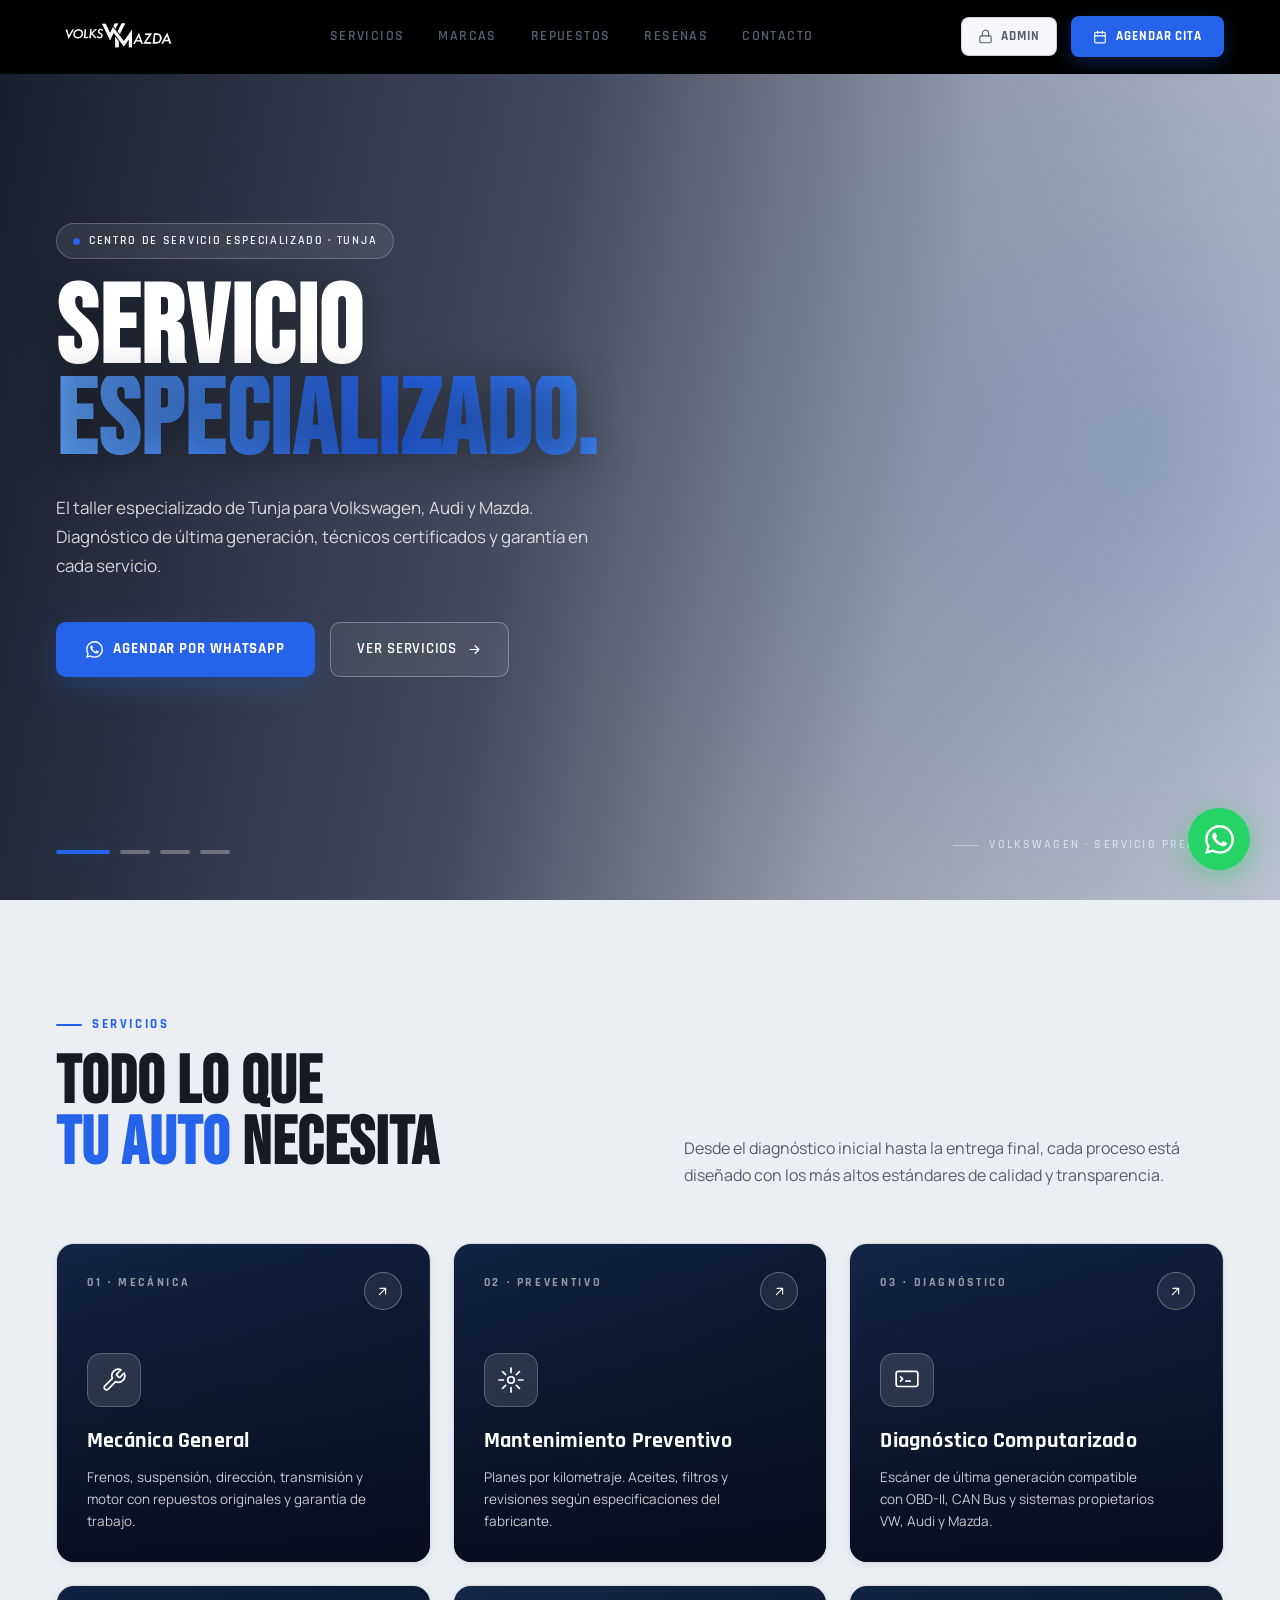
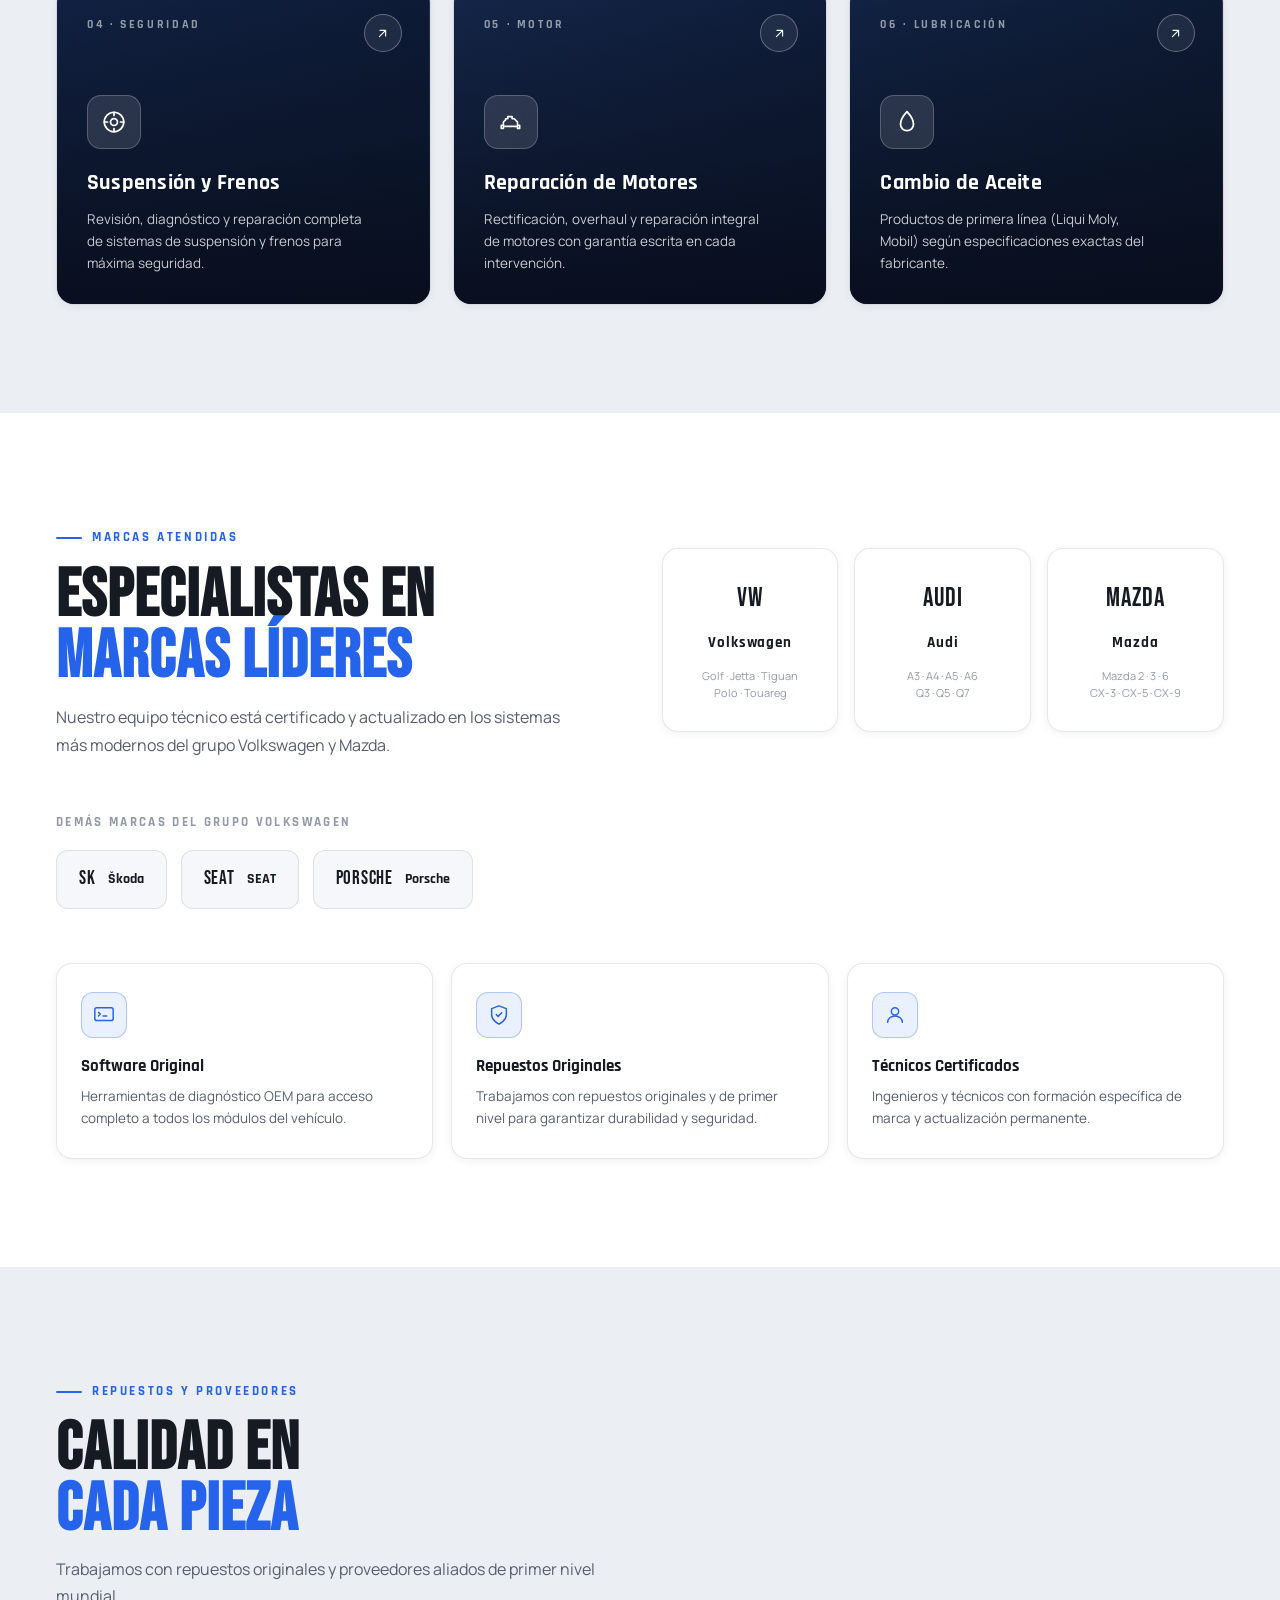
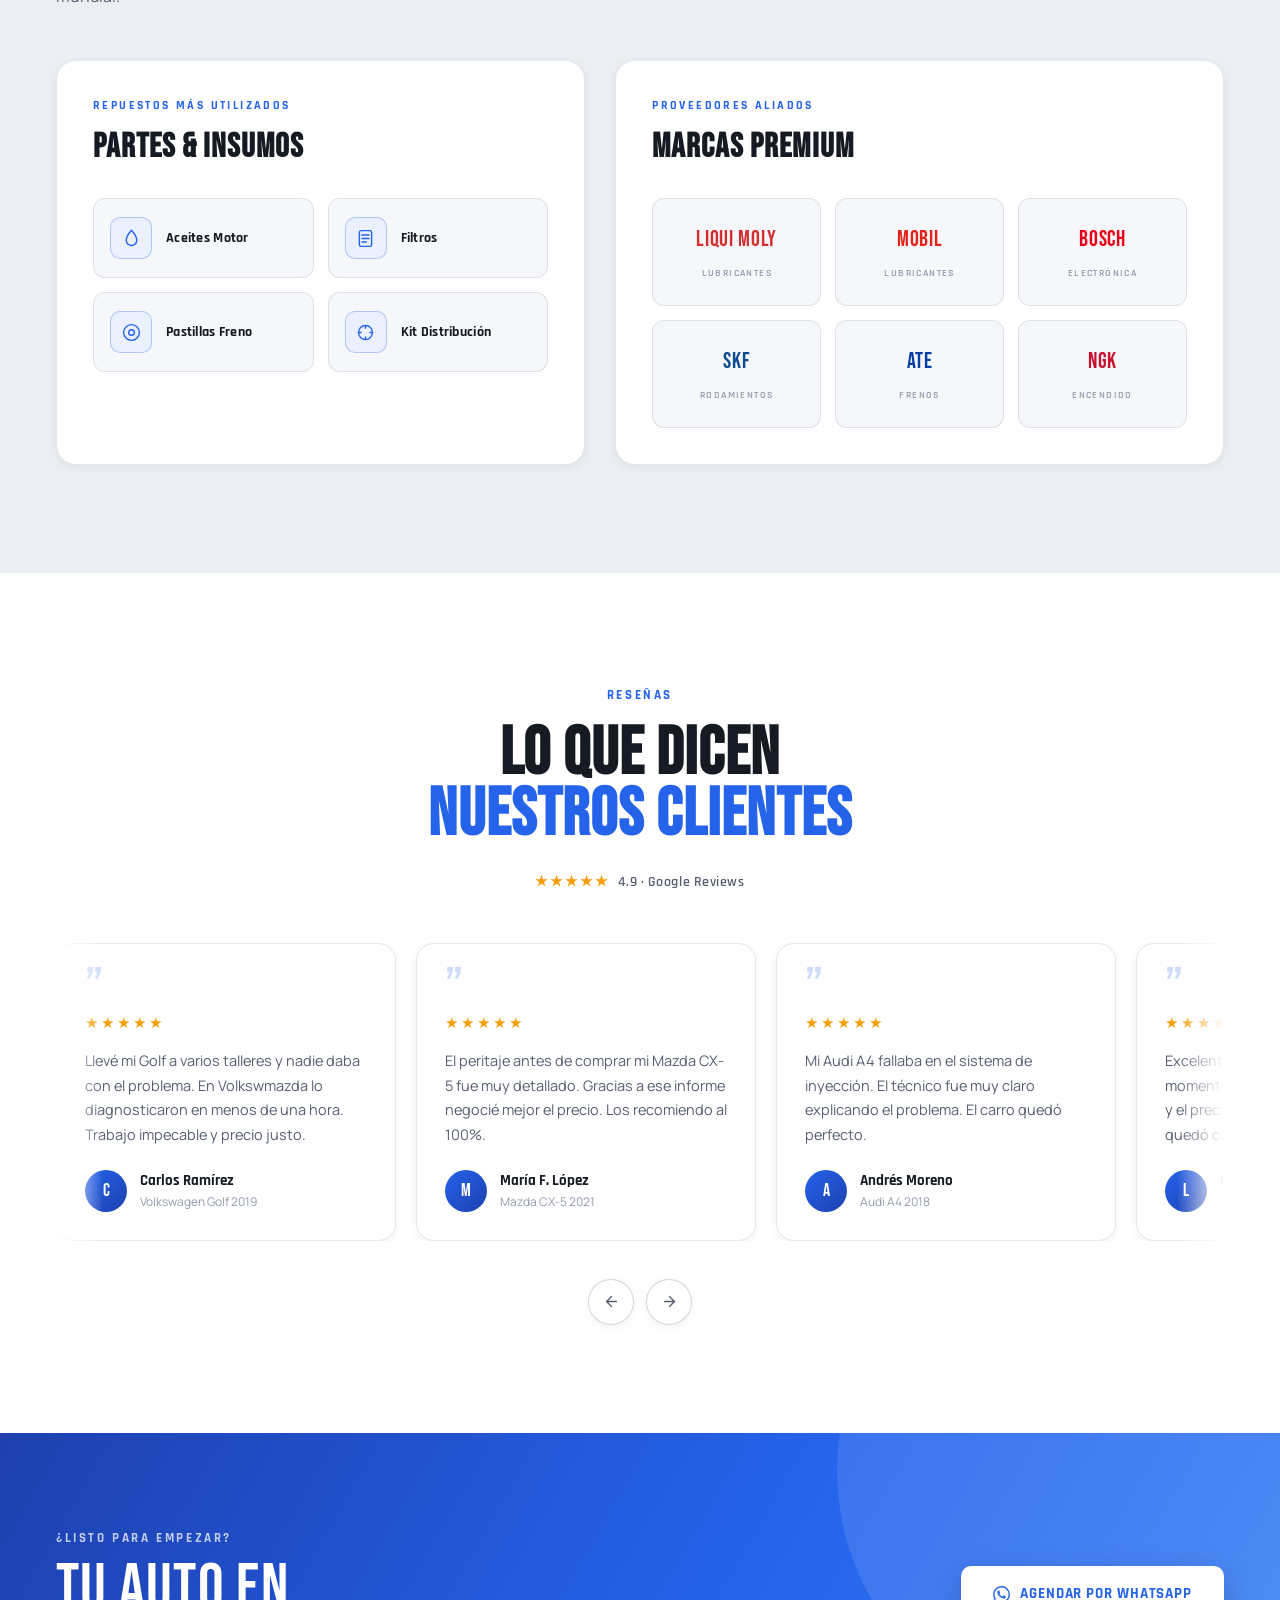
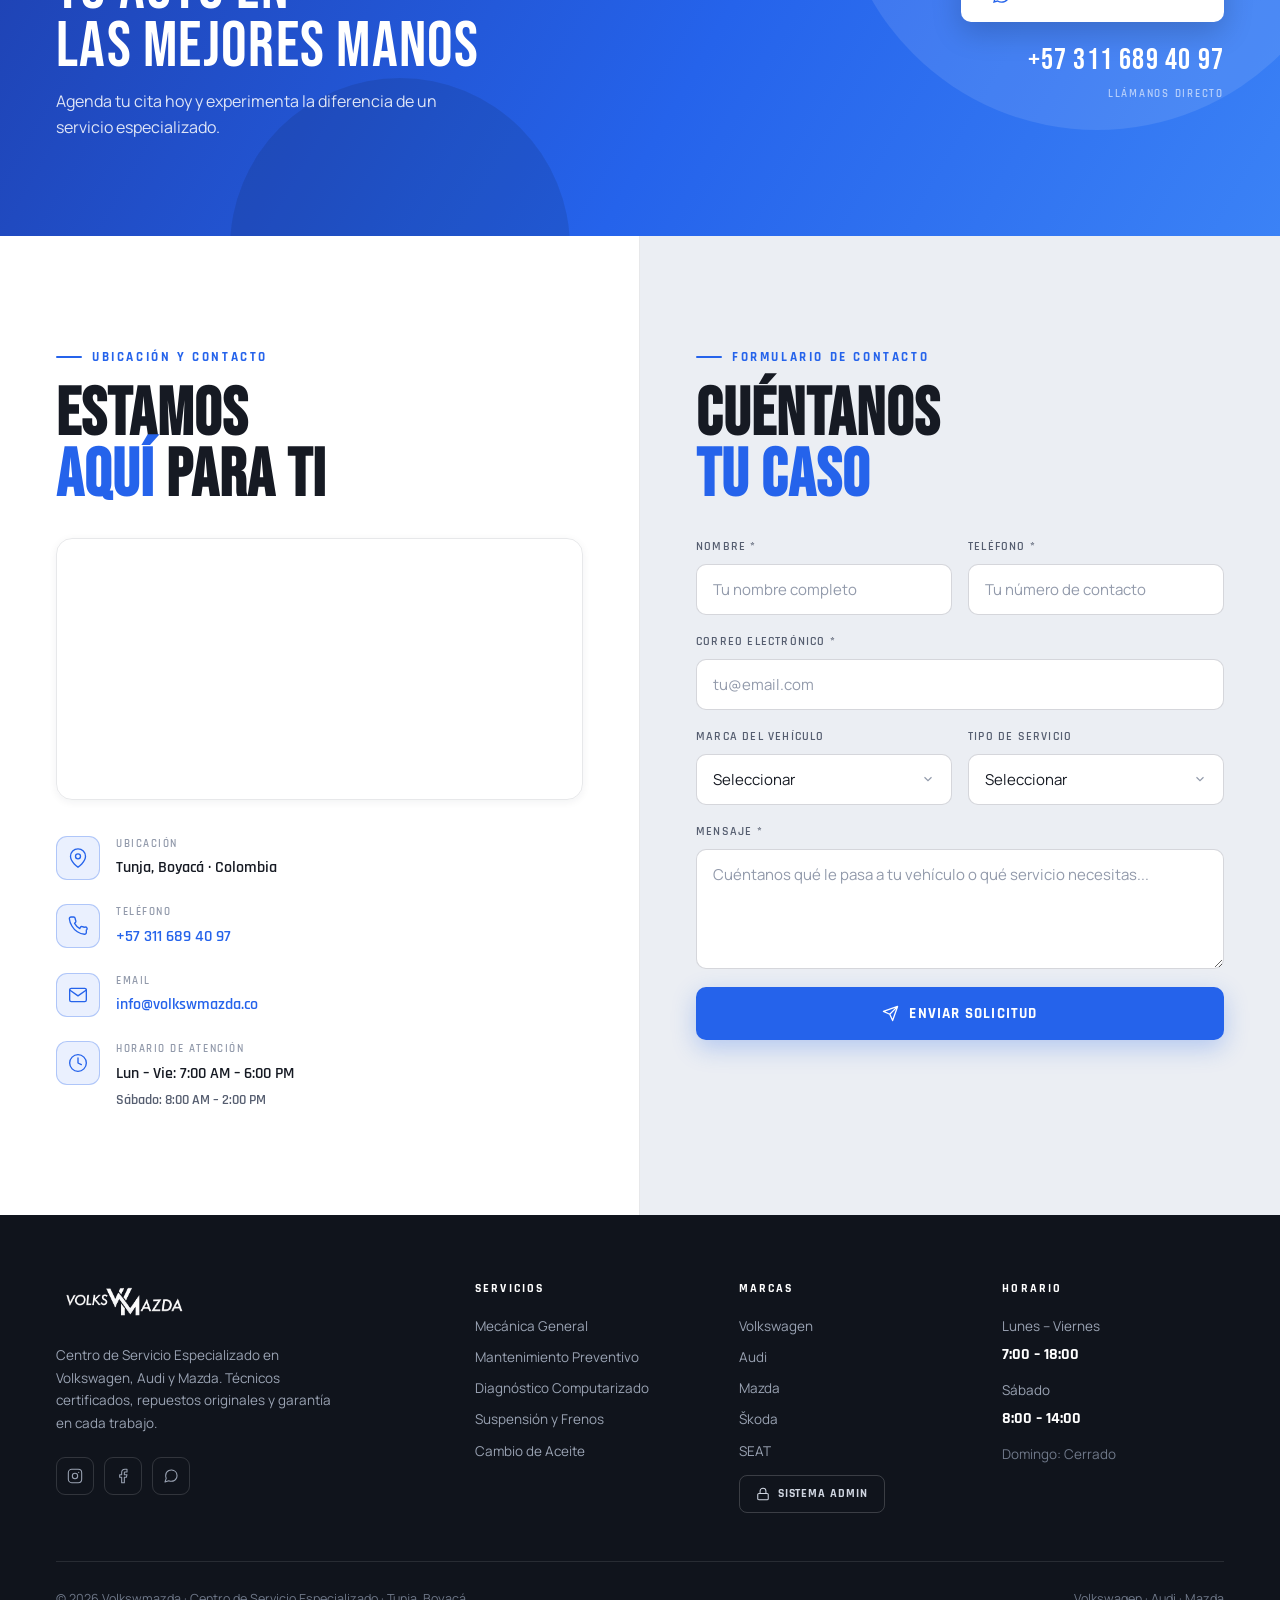
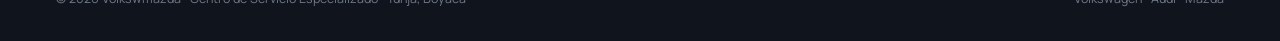
==== index.html @ 8c701038 "Add files via upload" ====
<!DOCTYPE html>
<html lang="es">
<head>
<meta charset="UTF-8"/>
<meta name="viewport" content="width=device-width, initial-scale=1.0"/>
<title>Volkswmazda · Centro de Servicio Especializado · Tunja</title>
<link rel="preconnect" href="https://fonts.googleapis.com"/>
<link rel="preconnect" href="https://fonts.gstatic.com" crossorigin/>
<link href="https://fonts.googleapis.com/css2?family=Bebas+Neue&family=Rajdhani:wght@400;500;600;700&family=Manrope:wght@400;500;600;700;800&display=swap" rel="stylesheet"/>
<style>
:root{
  /* Acentos */
  --acc:#2563EB;--acc2:#1D4ED8;--acc3:#1E40AF;
  --acc-glow:rgba(37,99,235,0.28);--acc-glow2:rgba(37,99,235,0.14);
  --acc-border:rgba(37,99,235,0.30);--acc-bg:rgba(37,99,235,0.07);
  --acc-soft:#EAF0FE;
  --red:#D32F2F;--gold:#F59E0B;--green:#16a34a;

  /* Tema CLARO — grises claros y blancos */
  --bg:#EBEEF3;          /* fondo página gris claro */
  --bg2:#FFFFFF;         /* secciones blancas */
  --bg3:#E2E6EE;         /* gris medio claro */
  --bg-tint:#F4F6FA;     /* gris azulado muy claro */
  --card:#FFFFFF;
  --card2:#F5F7FB;
  --border:rgba(23,32,56,0.10);
  --border2:rgba(23,32,56,0.18);

  /* Texto oscuro sobre claro */
  --t1:#161A23;
  --t2:#565E70;
  --t3:#929AAB;

  --f1:'Bebas Neue',sans-serif;
  --f2:'Rajdhani',sans-serif;
  --f3:'Manrope',sans-serif;

  --shadow-sm:0 2px 8px rgba(23,32,56,.06);
  --shadow-md:0 12px 30px rgba(23,32,56,.10);
  --shadow-lg:0 24px 60px rgba(23,32,56,.16);
}
*,*::before,*::after{box-sizing:border-box;margin:0;padding:0}
html{scroll-behavior:smooth;-webkit-font-smoothing:antialiased;text-rendering:optimizeLegibility}
body{background:var(--bg);color:var(--t1);font-family:var(--f3);overflow-x:hidden;line-height:1.5}
a{color:inherit;text-decoration:none}
button{cursor:pointer;border:none;background:none;font-family:inherit}
img{display:block;max-width:100%}
::-webkit-scrollbar{width:10px}
::-webkit-scrollbar-track{background:var(--bg3)}
::-webkit-scrollbar-thumb{background:#b6bdcb;border-radius:6px;border:2px solid var(--bg3)}
::-webkit-scrollbar-thumb:hover{background:var(--acc)}

/* ============ NAV ============ */
nav{
  position:fixed;top:0;left:0;right:0;z-index:100;
  display:flex;align-items:center;justify-content:space-between;
  padding:0 56px;height:74px;
  background:rgba(255,255,255,.82);backdrop-filter:blur(20px) saturate(160%);-webkit-backdrop-filter:blur(20px) saturate(160%);
  border-bottom:1px solid var(--border);transition:all .35s;
}
nav.scrolled{background:rgba(255,255,255,.96);box-shadow:0 4px 24px rgba(23,32,56,.07)}
.nav-logo{display:flex;align-items:center;gap:12px}
.nav-logo img{height:42px;width:auto;object-fit:contain}
.nav-logo-fallback{font-family:var(--f1);font-size:27px;letter-spacing:.06em;color:var(--t1);display:none}
.nav-logo-fallback span{color:var(--acc)}
.nav-links{display:flex;align-items:center;gap:34px}
.nav-links a{font-family:var(--f2);font-size:14px;font-weight:600;letter-spacing:.10em;color:var(--t2);text-transform:uppercase;position:relative;transition:color .2s}
.nav-links a::after{content:'';position:absolute;left:0;bottom:-5px;width:0;height:2px;background:var(--acc);transition:width .25s;border-radius:2px}
.nav-links a:hover{color:var(--t1)}
.nav-links a:hover::after{width:100%}
.nav-right{display:flex;align-items:center;gap:14px}
.nav-admin{
  display:flex;align-items:center;gap:8px;padding:9px 16px;
  border:1px solid var(--border2);border-radius:8px;
  font-family:var(--f2);font-size:13px;font-weight:700;letter-spacing:.08em;color:var(--t2);
  text-transform:uppercase;transition:all .2s;background:var(--card2);
}
.nav-admin:hover{border-color:var(--acc);color:var(--acc);background:var(--acc-soft);transform:translateY(-1px)}
.nav-admin svg{width:15px;height:15px}
.nav-cta{
  display:flex;align-items:center;gap:9px;padding:11px 22px;
  background:var(--acc);color:#fff;
  font-family:var(--f2);font-size:13px;font-weight:700;letter-spacing:.07em;
  border-radius:8px;transition:all .25s;text-transform:uppercase;
  box-shadow:0 6px 18px var(--acc-glow);
}
.nav-cta:hover{background:var(--acc2);box-shadow:0 10px 28px var(--acc-glow);transform:translateY(-2px)}
.nav-ham{display:none;flex-direction:column;gap:5px;padding:6px;cursor:pointer}
.nav-ham span{display:block;width:24px;height:2px;background:var(--t1);border-radius:2px;transition:all .3s}
.nav-ham.open span:nth-child(1){transform:rotate(45deg) translate(5px,5px)}
.nav-ham.open span:nth-child(2){opacity:0}
.nav-ham.open span:nth-child(3){transform:rotate(-45deg) translate(5px,-5px)}
.mob-menu{
  display:none;position:fixed;top:74px;left:0;right:0;bottom:0;z-index:99;
  background:rgba(255,255,255,.98);backdrop-filter:blur(24px);
  flex-direction:column;align-items:center;justify-content:center;gap:26px;
}
.mob-menu.open{display:flex}
.mob-menu a{font-family:var(--f1);font-size:38px;letter-spacing:.04em;color:var(--t2);transition:color .2s}
.mob-menu a:hover{color:var(--acc)}
.mob-menu .nav-admin{font-size:16px;padding:12px 24px}

/* ============ HERO CARRUSEL ============ */
#hero{min-height:100vh;position:relative;display:flex;align-items:center;padding:0 56px;overflow:hidden}
.hero-carousel{position:absolute;inset:0;z-index:0}
.hero-slide{position:absolute;inset:0;opacity:0;transition:opacity 1.3s ease-in-out,transform 7s ease-out;background-size:cover;background-position:center;transform:scale(1.08)}
.hero-slide.active{opacity:1;transform:scale(1)}
/* Overlay PRO: degradado azul-oscuro a la izquierda para legibilidad del texto */
.hero-slide::after{
  content:'';position:absolute;inset:0;
  background:
    linear-gradient(100deg,rgba(8,14,30,.93) 0%,rgba(10,18,40,.74) 42%,rgba(12,22,48,.36) 70%,rgba(18,30,60,.20) 100%),
    radial-gradient(ellipse 70% 90% at 88% 50%,rgba(37,99,235,.22) 0%,transparent 65%);
}
/* Cada slide carga una foto real; el gradiente de respaldo se ve si la imagen falla */
.slide-1{background-image:url('https://images.unsplash.com/photo-1503376780353-7e6692767b70?auto=format&fit=crop&w=1600&q=80')}
.slide-2{background-image:url('https://images.unsplash.com/photo-1568605117036-5fe5e7bab0b7?auto=format&fit=crop&w=1600&q=80')}
.slide-3{background-image:url('https://images.unsplash.com/photo-1492144534655-ae79c964c9d7?auto=format&fit=crop&w=1600&q=80')}
.slide-4{background-image:url('https://images.unsplash.com/photo-1530046339160-ce3e530c7d2f?auto=format&fit=crop&w=1600&q=80')}

.carousel-dots{position:absolute;bottom:46px;left:56px;z-index:4;display:flex;gap:10px}
.dot{width:30px;height:4px;border-radius:4px;background:rgba(255,255,255,.30);cursor:pointer;transition:all .35s;border:none;padding:0}
.dot.active{background:var(--acc);width:54px;box-shadow:0 0 16px var(--acc-glow)}
.slide-label{position:absolute;bottom:46px;right:56px;z-index:4;font-family:var(--f2);font-size:12px;font-weight:600;letter-spacing:.18em;color:rgba(255,255,255,.55);text-transform:uppercase;text-align:right;display:flex;align-items:center;gap:10px}
.slide-label::before{content:'';width:26px;height:1px;background:rgba(255,255,255,.4)}

.hero-content{position:relative;z-index:3;max-width:780px;animation:heroIn 1s cubic-bezier(.22,1,.36,1) both}
@keyframes heroIn{from{opacity:0;transform:translateY(44px)}to{opacity:1;transform:translateY(0)}}
.hero-tag{display:inline-flex;align-items:center;gap:9px;margin-bottom:26px;padding:8px 16px;border:1px solid rgba(255,255,255,.22);border-radius:30px;background:rgba(255,255,255,.08);backdrop-filter:blur(6px)}
.hero-tag-dot{width:7px;height:7px;border-radius:50%;background:var(--acc);box-shadow:0 0 0 0 var(--acc-glow);animation:pulse 2.2s ease-in-out infinite}
@keyframes pulse{0%{box-shadow:0 0 0 0 rgba(37,99,235,.55)}70%{box-shadow:0 0 0 9px rgba(37,99,235,0)}100%{box-shadow:0 0 0 0 rgba(37,99,235,0)}}
.hero-tag span{font-family:var(--f2);font-size:12px;font-weight:600;letter-spacing:.14em;color:rgba(255,255,255,.92);text-transform:uppercase}
.hero-h1{font-family:var(--f1);font-size:clamp(60px,8.5vw,128px);line-height:.84;letter-spacing:.015em;margin-bottom:26px;color:#fff;text-shadow:0 6px 40px rgba(0,0,0,.4)}
.hero-h1 em{font-style:normal;display:block;background:linear-gradient(95deg,#60a5fa,#2563EB 60%,#3b82f6);-webkit-background-clip:text;background-clip:text;-webkit-text-fill-color:transparent}
.hero-sub{font-size:17px;color:rgba(255,255,255,.80);line-height:1.7;max-width:540px;margin-bottom:42px;font-weight:400}
.hero-btns{display:flex;align-items:center;gap:15px;flex-wrap:wrap}
.btn-prim{display:inline-flex;align-items:center;gap:10px;padding:16px 30px;background:var(--acc);color:#fff;font-family:var(--f2);font-weight:700;font-size:15px;letter-spacing:.06em;text-transform:uppercase;border-radius:10px;transition:all .28s;box-shadow:0 10px 30px var(--acc-glow)}
.btn-prim:hover{background:var(--acc2);box-shadow:0 16px 42px var(--acc-glow);transform:translateY(-3px)}
.btn-ghost{display:inline-flex;align-items:center;gap:10px;padding:15px 26px;border:1px solid rgba(255,255,255,.30);color:#fff;font-family:var(--f2);font-weight:600;font-size:15px;letter-spacing:.05em;text-transform:uppercase;border-radius:10px;transition:all .28s;background:rgba(255,255,255,.06);backdrop-filter:blur(6px)}
.btn-ghost:hover{border-color:#fff;background:rgba(255,255,255,.16);transform:translateY(-3px)}
.btn-ghost svg{transition:transform .25s}
.btn-ghost:hover svg{transform:translateX(4px)}

/* ============ SECCIONES COMUNES ============ */
section{padding:108px 56px}
.s-tag{display:inline-flex;align-items:center;gap:10px;margin-bottom:18px;font-family:var(--f2);font-size:13px;font-weight:700;letter-spacing:.2em;color:var(--acc);text-transform:uppercase}
.s-tag::before{content:'';width:26px;height:2px;background:var(--acc);border-radius:2px}
.s-title{font-family:var(--f1);font-size:clamp(40px,5.2vw,74px);letter-spacing:.015em;line-height:.92;margin-bottom:14px;color:var(--t1)}
.s-title em{font-style:normal;color:var(--acc)}
.s-sub{font-size:16px;color:var(--t2);line-height:1.7;max-width:540px}

/* ============ SERVICIOS — cards con foto + overlay ============ */
#services{background:var(--bg)}
.srv-intro{display:flex;justify-content:space-between;align-items:flex-end;gap:40px;margin-bottom:54px;flex-wrap:wrap}
.srv-grid{display:grid;grid-template-columns:repeat(3,1fr);gap:22px}
.srv-card{
  position:relative;overflow:hidden;border-radius:18px;min-height:320px;
  display:flex;flex-direction:column;justify-content:flex-end;
  padding:30px;cursor:default;isolation:isolate;
  box-shadow:var(--shadow-sm);transition:transform .4s cubic-bezier(.22,1,.36,1),box-shadow .4s;
  border:1px solid var(--border);
}
.srv-card::before{ /* imagen de fondo */
  content:'';position:absolute;inset:0;z-index:-2;
  background-size:cover;background-position:center;
  transition:transform .7s cubic-bezier(.22,1,.36,1);
}
.srv-card::after{ /* overlay pro */
  content:'';position:absolute;inset:0;z-index:-1;
  background:linear-gradient(180deg,rgba(10,16,32,.20) 0%,rgba(10,16,32,.55) 50%,rgba(8,13,28,.92) 100%);
  transition:background .4s;
}
.srv-card:hover{transform:translateY(-8px);box-shadow:var(--shadow-lg)}
.srv-card:hover::before{transform:scale(1.10)}
.srv-card:hover::after{background:linear-gradient(180deg,rgba(13,33,80,.28) 0%,rgba(11,22,52,.62) 45%,rgba(8,16,40,.95) 100%)}
.srv-1::before{background-image:linear-gradient(135deg,#16294f,#0b1730),url('https://images.unsplash.com/photo-1487754180451-c456f719a1fc?auto=format&fit=crop&w=900&q=80')}
.srv-2::before{background-image:linear-gradient(135deg,#13284e,#0a1428),url('https://images.unsplash.com/photo-1632823469850-71b405eac6e0?auto=format&fit=crop&w=900&q=80')}
.srv-3::before{background-image:linear-gradient(135deg,#162a52,#0c1834),url('https://images.unsplash.com/photo-1581092918056-0c4c3acd3789?auto=format&fit=crop&w=900&q=80')}
.srv-4::before{background-image:linear-gradient(135deg,#13264c,#0a1830),url('https://images.unsplash.com/photo-1486262715619-67b85e0b08d3?auto=format&fit=crop&w=900&q=80')}
.srv-5::before{background-image:linear-gradient(135deg,#172c54,#0b1832),url('https://images.unsplash.com/photo-1605559424843-9e4c228bf1c2?auto=format&fit=crop&w=900&q=80')}
.srv-6::before{background-image:linear-gradient(135deg,#13284e,#0a1628),url('https://images.unsplash.com/photo-1635774855536-9728f2610245?auto=format&fit=crop&w=900&q=80')}
.srv-card-num{font-family:var(--f2);font-size:12px;font-weight:700;letter-spacing:.22em;color:rgba(255,255,255,.55);margin-bottom:auto}
.srv-icon{width:54px;height:54px;border-radius:14px;display:flex;align-items:center;justify-content:center;margin-bottom:18px;background:rgba(255,255,255,.12);border:1px solid rgba(255,255,255,.22);backdrop-filter:blur(8px);transition:all .3s}
.srv-card:hover .srv-icon{background:var(--acc);border-color:var(--acc);box-shadow:0 8px 24px var(--acc-glow)}
.srv-icon svg{width:26px;height:26px;color:#fff}
.srv-name{font-family:var(--f2);font-size:22px;font-weight:700;letter-spacing:.01em;margin-bottom:9px;color:#fff}
.srv-desc{font-size:13.5px;color:rgba(255,255,255,.78);line-height:1.6;max-width:90%}
.srv-arrow{position:absolute;top:28px;right:28px;width:38px;height:38px;border-radius:50%;border:1px solid rgba(255,255,255,.30);display:flex;align-items:center;justify-content:center;color:#fff;background:rgba(255,255,255,.08);transition:all .3s}
.srv-card:hover .srv-arrow{background:var(--acc);border-color:var(--acc);transform:rotate(-45deg)}

/* ============ MARCAS — logos reales ============ */
#brands{background:var(--bg2)}
.brands-intro{display:grid;grid-template-columns:1fr 1.05fr;gap:70px;align-items:center;margin-bottom:54px}
.brands-visual{display:grid;grid-template-columns:repeat(3,1fr);gap:16px}
.brand-pill{padding:30px 18px;border-radius:16px;border:1px solid var(--border);display:flex;flex-direction:column;align-items:center;gap:14px;background:var(--card);transition:all .32s;cursor:default;box-shadow:var(--shadow-sm)}
.brand-pill:hover{border-color:var(--acc-border);transform:translateY(-6px);box-shadow:var(--shadow-md)}
.brand-logo{height:48px;width:auto;max-width:96px;object-fit:contain;filter:grayscale(20%);transition:filter .3s,transform .3s}
.brand-pill:hover .brand-logo{filter:grayscale(0%);transform:scale(1.06)}
.brand-logo-fallback{font-family:var(--f1);font-size:26px;letter-spacing:.04em;color:var(--t1)}
.brand-pill-name{font-family:var(--f2);font-size:15px;font-weight:700;letter-spacing:.06em;color:var(--t1)}
.brand-pill-lbl{font-family:var(--f3);font-size:11px;color:var(--t3);text-align:center;line-height:1.5}
.brands-secondary{margin:36px 0 54px}
.brands-secondary-title{font-family:var(--f2);font-size:13px;font-weight:700;letter-spacing:.18em;color:var(--t3);text-transform:uppercase;margin-bottom:18px}
.brands-row{display:flex;gap:14px;flex-wrap:wrap}
.brand-chip{display:flex;align-items:center;gap:12px;padding:14px 22px;border-radius:12px;border:1px solid var(--border);background:var(--card2);transition:all .25s}
.brand-chip:hover{border-color:var(--acc-border);background:var(--acc-soft);transform:translateY(-3px)}
.brand-chip img{height:28px;width:auto;max-width:70px;object-fit:contain;filter:grayscale(30%)}
.brand-chip:hover img{filter:grayscale(0)}
.brand-chip-fallback{font-family:var(--f1);font-size:19px;letter-spacing:.04em;color:var(--t1)}
.brand-chip span{font-family:var(--f2);font-size:14px;font-weight:700;color:var(--t1)}
.brands-feat{display:grid;grid-template-columns:repeat(3,1fr);gap:18px}
.bfeat{padding:28px 24px;border:1px solid var(--border);border-radius:16px;background:var(--card);transition:all .28s;box-shadow:var(--shadow-sm)}
.bfeat:hover{border-color:var(--acc-border);transform:translateY(-5px);box-shadow:var(--shadow-md)}
.bfeat-ico{width:46px;height:46px;border-radius:12px;display:flex;align-items:center;justify-content:center;background:var(--acc-soft);border:1px solid var(--acc-border);margin-bottom:16px}
.bfeat-ico svg{width:22px;height:22px;color:var(--acc)}
.bfeat-title{font-family:var(--f2);font-size:17px;font-weight:700;margin-bottom:7px;color:var(--t1)}
.bfeat-desc{font-size:13.5px;color:var(--t2);line-height:1.6}

/* ============ REPUESTOS & PROVEEDORES ============ */
#partes{background:var(--bg)}
.partes-grid{display:grid;grid-template-columns:1fr 1.15fr;gap:30px;margin-top:50px}
.partes-block{background:var(--card);border:1px solid var(--border);border-radius:20px;padding:36px;box-shadow:var(--shadow-sm)}
.partes-block-title{font-family:var(--f2);font-size:12px;font-weight:700;letter-spacing:.2em;color:var(--acc);text-transform:uppercase;margin-bottom:6px}
.partes-block h3{font-family:var(--f1);font-size:34px;letter-spacing:.03em;margin-bottom:26px;color:var(--t1)}
.partes-items{display:grid;grid-template-columns:repeat(2,1fr);gap:14px}
.parte-item{background:var(--card2);border:1px solid var(--border);border-radius:12px;padding:18px 16px;display:flex;align-items:center;gap:14px;transition:all .25s;cursor:default}
.parte-item:hover{border-color:var(--acc-border);background:var(--acc-soft);transform:translateY(-2px)}
.parte-item-ico{width:42px;height:42px;border-radius:10px;flex-shrink:0;display:flex;align-items:center;justify-content:center;background:var(--acc-soft);border:1px solid var(--acc-border)}
.parte-item-ico svg{width:21px;height:21px;color:var(--acc)}
.parte-item-name{font-family:var(--f2);font-size:14px;font-weight:700;letter-spacing:.02em;color:var(--t1)}
.prov-grid{display:grid;grid-template-columns:repeat(3,1fr);gap:14px}
.prov-item{background:var(--card2);border:1px solid var(--border);border-radius:12px;padding:20px 12px;display:flex;flex-direction:column;align-items:center;justify-content:center;gap:10px;min-height:108px;transition:all .25s;cursor:default}
.prov-item:hover{border-color:var(--acc-border);background:#fff;transform:translateY(-3px);box-shadow:var(--shadow-md)}
.prov-logo-img{height:34px;width:auto;max-width:110px;object-fit:contain;filter:grayscale(60%) opacity(.85);transition:all .3s}
.prov-item:hover .prov-logo-img{filter:grayscale(0) opacity(1)}
.prov-logo-fallback{font-family:var(--f1);font-size:22px;letter-spacing:.03em}
.prov-cat{font-family:var(--f2);font-size:10px;font-weight:600;letter-spacing:.14em;color:var(--t3);text-transform:uppercase}

/* ============ TESTIMONIOS — tarjeta angosta, auto cada 8s ============ */
#testimonials{position:relative;overflow:hidden;background:var(--bg2)}
.test-intro{text-align:center;max-width:620px;margin:0 auto 50px}
.test-intro .s-tag{justify-content:center}
.test-intro .s-tag::before{display:none}
.test-rating{display:inline-flex;align-items:center;gap:8px;margin-top:12px;font-family:var(--f2);font-size:14px;font-weight:600;color:var(--t2);letter-spacing:.04em}
.test-rating .stars{color:var(--gold);letter-spacing:2px}
.test-slider-wrap{position:relative;overflow:hidden;max-width:1180px;margin:0 auto;-webkit-mask-image:linear-gradient(90deg,transparent,#000 4%,#000 96%,transparent);mask-image:linear-gradient(90deg,transparent,#000 4%,#000 96%,transparent)}
.test-track{display:flex;transition:transform .9s cubic-bezier(.22,1,.36,1);gap:20px}
.test-card{
  min-width:340px;max-width:340px;flex-shrink:0;
  background:var(--card);border:1px solid var(--border);border-radius:18px;padding:28px;
  box-shadow:var(--shadow-sm);transition:transform .3s,box-shadow .3s,border-color .3s;
}
.test-card:hover{transform:translateY(-5px);border-color:var(--acc-border);box-shadow:var(--shadow-md)}
.test-quote{font-family:var(--f1);font-size:54px;line-height:.6;color:var(--acc);opacity:.22;margin-bottom:8px}
.test-stars{display:flex;gap:3px;margin-bottom:14px}
.test-stars span{color:var(--gold);font-size:15px}
.test-text{font-size:14.5px;color:var(--t2);line-height:1.7;margin-bottom:22px}
.test-author{display:flex;align-items:center;gap:13px}
.test-avatar{width:42px;height:42px;border-radius:50%;display:flex;align-items:center;justify-content:center;font-family:var(--f1);font-size:18px;background:linear-gradient(135deg,var(--acc),var(--acc3));color:#fff;flex-shrink:0}
.test-name{font-family:var(--f2);font-size:15px;font-weight:700;color:var(--t1)}
.test-vehicle{font-size:12px;color:var(--t3)}
.test-controls{display:flex;justify-content:center;gap:12px;margin-top:38px}
.test-btn{width:46px;height:46px;border-radius:50%;border:1px solid var(--border2);background:var(--card);display:flex;align-items:center;justify-content:center;color:var(--t2);cursor:pointer;transition:all .22s;box-shadow:var(--shadow-sm)}
.test-btn:hover{border-color:var(--acc);color:var(--acc);background:var(--acc-soft);transform:translateY(-2px)}

/* ============ CTA ============ */
#cta{padding:96px 56px;background:linear-gradient(120deg,var(--acc3),var(--acc) 55%,#3b82f6);position:relative;overflow:hidden;display:flex;align-items:center;justify-content:space-between;gap:40px;flex-wrap:wrap}
#cta::before{content:'';position:absolute;top:-55%;right:-6%;width:520px;height:520px;border-radius:50%;background:rgba(255,255,255,.10)}
#cta::after{content:'';position:absolute;bottom:-45%;left:18%;width:340px;height:340px;border-radius:50%;background:rgba(0,0,0,.10)}
.cta-content{position:relative;z-index:1}
.cta-tag{font-family:var(--f2);font-size:13px;font-weight:700;letter-spacing:.2em;text-transform:uppercase;color:rgba(255,255,255,.72);margin-bottom:12px}
.cta-title{font-family:var(--f1);font-size:clamp(40px,5vw,72px);letter-spacing:.02em;line-height:.9;color:#fff}
.cta-sub{font-size:16px;color:rgba(255,255,255,.85);margin-top:14px;line-height:1.6;max-width:440px}
.cta-actions{position:relative;z-index:1;display:flex;flex-direction:column;gap:16px;align-items:flex-end}
.btn-white{display:inline-flex;align-items:center;gap:10px;padding:17px 32px;background:#fff;color:var(--acc);font-family:var(--f2);font-weight:700;font-size:15px;letter-spacing:.06em;text-transform:uppercase;border-radius:10px;transition:all .25s;white-space:nowrap;box-shadow:0 10px 30px rgba(0,0,0,.18)}
.btn-white:hover{transform:translateY(-3px);box-shadow:0 16px 40px rgba(0,0,0,.25)}
.cta-phone{font-family:var(--f1);font-size:30px;letter-spacing:.04em;color:#fff;white-space:nowrap;text-align:right}
.cta-phone-lbl{font-family:var(--f2);font-size:11px;font-weight:600;letter-spacing:.16em;color:rgba(255,255,255,.6);text-transform:uppercase;text-align:right;margin-top:3px}

/* ============ CONTACTO ============ */
#contact{display:grid;grid-template-columns:1fr 1fr;gap:0}
.contact-left{padding:104px 56px;background:var(--bg2);border-right:1px solid var(--border)}
.contact-right{padding:104px 56px;background:var(--bg)}
.contact-info{display:flex;flex-direction:column;gap:24px;margin-top:36px}
.contact-map{margin-top:30px;border-radius:16px;overflow:hidden;border:1px solid var(--border);box-shadow:var(--shadow-sm)}
.contact-map iframe{width:100%;height:260px;border:none;display:block}
.cinfo{display:flex;gap:16px;align-items:flex-start}
.cinfo-ico{width:44px;height:44px;border-radius:11px;flex-shrink:0;display:flex;align-items:center;justify-content:center;background:var(--acc-soft);border:1px solid var(--acc-border)}
.cinfo-ico svg{width:20px;height:20px;color:var(--acc)}
.cinfo-lbl{font-family:var(--f2);font-size:11px;font-weight:600;letter-spacing:.14em;color:var(--t3);text-transform:uppercase;margin-bottom:4px}
.cinfo-val{font-family:var(--f2);font-size:16px;font-weight:600;color:var(--t1)}
.cinfo-val a{color:var(--acc);transition:opacity .2s}
.cinfo-val a:hover{opacity:.75}
.contact-form{display:flex;flex-direction:column;gap:18px}
.cf-group{display:flex;flex-direction:column;gap:8px}
.cf-row{display:grid;grid-template-columns:1fr 1fr;gap:16px}
.cf-label{font-family:var(--f2);font-size:12px;font-weight:600;letter-spacing:.1em;color:var(--t2);text-transform:uppercase}
.cf-input,.cf-select{width:100%;padding:14px 16px;background:var(--card);border:1px solid var(--border2);border-radius:10px;color:var(--t1);font-size:15px;font-family:var(--f3);outline:none;transition:all .2s;caret-color:var(--acc)}
.cf-input::placeholder{color:var(--t3)}
.cf-input:focus,.cf-select:focus{border-color:var(--acc);box-shadow:0 0 0 4px var(--acc-glow2)}
textarea.cf-input{resize:vertical;min-height:120px}
.cf-select{appearance:none;cursor:pointer;background-image:url("data:image/svg+xml,%3Csvg xmlns='http://www.w3.org/2000/svg' width='14' height='14' viewBox='0 0 24 24' fill='none' stroke='%23929AAB' stroke-width='2'%3E%3Cpolyline points='6 9 12 15 18 9'/%3E%3C/svg%3E");background-repeat:no-repeat;background-position:right 16px center}
.cf-submit{width:100%;padding:17px;background:var(--acc);color:#fff;font-family:var(--f2);font-weight:700;font-size:15px;letter-spacing:.08em;text-transform:uppercase;border-radius:10px;transition:all .25s;display:flex;align-items:center;justify-content:center;gap:10px;box-shadow:0 8px 24px var(--acc-glow)}
.cf-submit:hover{background:var(--acc2);box-shadow:0 14px 36px var(--acc-glow);transform:translateY(-2px)}

/* ============ WHATSAPP FLOAT ============ */
.wa-float{position:fixed;bottom:30px;right:30px;z-index:200;width:62px;height:62px;border-radius:50%;background:#25D366;color:#fff;display:flex;align-items:center;justify-content:center;box-shadow:0 6px 28px rgba(37,211,102,.5);transition:all .3s;animation:waPulse 3s ease-in-out infinite}
.wa-float:hover{transform:scale(1.1)}
@keyframes waPulse{0%,100%{box-shadow:0 6px 28px rgba(37,211,102,.5)}50%{box-shadow:0 6px 46px rgba(37,211,102,.85)}}
.wa-tooltip{position:absolute;right:74px;background:var(--card);color:var(--t1);padding:9px 15px;border-radius:8px;font-family:var(--f2);font-size:13px;font-weight:600;white-space:nowrap;border:1px solid var(--border);box-shadow:var(--shadow-md);opacity:0;pointer-events:none;transition:opacity .25s}
.wa-float:hover .wa-tooltip{opacity:1}

/* ============ FOOTER ============ */
footer{background:#10141C;color:#cfd5e0;border-top:1px solid var(--border);padding:64px 56px 32px}
.footer-top{display:grid;grid-template-columns:1.7fr 1fr 1fr 1fr;gap:42px;padding-bottom:48px;border-bottom:1px solid rgba(255,255,255,.10);margin-bottom:28px}
.footer-logo{height:46px;width:auto;margin-bottom:18px;object-fit:contain}
.footer-logo-fallback{font-family:var(--f1);font-size:30px;letter-spacing:.06em;color:#fff;margin-bottom:18px;display:none}
.footer-logo-fallback span{color:var(--acc)}
.footer-brand-desc{font-size:13.5px;color:#9aa3b3;line-height:1.7;max-width:280px;margin-bottom:22px}
.footer-social{display:flex;gap:10px}
.fsoc{width:38px;height:38px;border-radius:9px;display:flex;align-items:center;justify-content:center;border:1px solid rgba(255,255,255,.14);color:#9aa3b3;transition:all .2s}
.fsoc:hover{border-color:var(--acc);color:#fff;background:var(--acc)}
.footer-col-title{font-family:var(--f2);font-size:12px;font-weight:700;letter-spacing:.18em;color:#fff;text-transform:uppercase;margin-bottom:18px}
.footer-links{display:flex;flex-direction:column;gap:11px}
.footer-links a{font-size:13.5px;color:#9aa3b3;transition:color .2s}
.footer-links a:hover{color:var(--acc)}
.footer-admin{display:inline-flex;align-items:center;gap:8px;margin-top:14px;padding:9px 16px;border:1px solid rgba(255,255,255,.18);border-radius:8px;font-family:var(--f2);font-size:12px;font-weight:700;letter-spacing:.08em;color:#cfd5e0;text-transform:uppercase;transition:all .2s}
.footer-admin:hover{border-color:var(--acc);background:var(--acc);color:#fff}
.footer-admin svg{width:14px;height:14px}
.footer-bottom{display:flex;align-items:center;justify-content:space-between;gap:18px;font-size:12.5px;color:#6f7889;flex-wrap:wrap}

/* ============ REVEAL ============ */
.reveal{opacity:0;transform:translateY(34px);transition:opacity .8s cubic-bezier(.22,1,.36,1),transform .8s cubic-bezier(.22,1,.36,1)}
.reveal.visible{opacity:1;transform:translateY(0)}
.reveal-delay-1{transition-delay:.08s}
.reveal-delay-2{transition-delay:.16s}
.reveal-delay-3{transition-delay:.24s}
.reveal-delay-4{transition-delay:.32s}
.reveal-delay-5{transition-delay:.40s}

/* ============ RESPONSIVE ============ */
@media(max-width:1024px){
  nav{padding:0 26px}
  #hero{padding:0 26px}
  section{padding:80px 26px}
  .carousel-dots,.slide-label{left:26px;right:26px}
  #contact{grid-template-columns:1fr}
  .contact-left{padding:60px 26px;border-right:none;border-bottom:1px solid var(--border)}
  .contact-right{padding:60px 26px}
  .brands-intro{grid-template-columns:1fr;gap:40px}
  .partes-grid{grid-template-columns:1fr}
  .footer-top{grid-template-columns:1fr 1fr;gap:30px}
  footer{padding:52px 26px 26px}
  .srv-grid{grid-template-columns:repeat(2,1fr)}
  #cta{padding:70px 26px;flex-direction:column;align-items:flex-start}
  .cta-actions{align-items:flex-start}
  .cta-phone,.cta-phone-lbl{text-align:left}
}
@media(max-width:768px){
  .nav-links,.nav-cta{display:none}
  .nav-ham{display:flex}
  .nav-admin{display:none}
  .srv-grid{grid-template-columns:1fr}
  .brands-visual{grid-template-columns:1fr}
  .brands-feat{grid-template-columns:1fr}
  .prov-grid{grid-template-columns:repeat(2,1fr)}
  .footer-top{grid-template-columns:1fr}
  .cf-row{grid-template-columns:1fr}
  .test-card{min-width:300px;max-width:300px}
  .slide-label{display:none}
}
</style>
</head>
<body>

<!-- ===== NAV ===== -->
<nav id="main-nav" style="background-color:black">
  <a href="#hero" class="nav-logo">
    <img src="logo.png" alt="Volkswmazda" onerror="this.style.display='none';this.nextElementSibling.style.display='block'"/>
    <div class="nav-logo-fallback">VOLKSW<span>MAZDA</span></div>
  </a>
  <div class="nav-links">
    <a href="#services">Servicios</a>
    <a href="#brands">Marcas</a>
    <a href="#partes">Repuestos</a>
    <a href="#testimonials">Reseñas</a>
    <a href="#contact">Contacto</a>
  </div>
  <div class="nav-right">
    <a href="login.html" class="nav-admin" title="Sistema administrativo">
      <svg viewBox="0 0 24 24" fill="none"><rect x="3" y="11" width="18" height="11" rx="2" stroke="currentColor" stroke-width="1.8"/><path d="M7 11V7a5 5 0 0 1 10 0v4" stroke="currentColor" stroke-width="1.8" stroke-linecap="round"/></svg>
      Admin
    </a>
    <a href="https://wa.me/573116894097?text=Hola,%20quiero%20agendar%20una%20cita" target="_blank" class="nav-cta" onclick="return true;">
      <svg width="14" height="14" viewBox="0 0 24 24" fill="none"><rect x="3" y="4" width="18" height="18" rx="2" stroke="currentColor" stroke-width="1.9"/><path d="M16 2v4M8 2v4M3 10h18" stroke="currentColor" stroke-width="1.9" stroke-linecap="round"/></svg>
      Agendar Cita
    </a>
  </div>
  <div class="nav-ham" id="ham" onclick="toggleMenu()"><span></span><span></span><span></span></div>
</nav>

<!-- ===== MENU MÓVIL ===== -->
<div class="mob-menu" id="mob-menu">
  <a href="#services" onclick="toggleMenu()">Servicios</a>
  <a href="#brands" onclick="toggleMenu()">Marcas</a>
  <a href="#partes" onclick="toggleMenu()">Repuestos</a>
  <a href="#testimonials" onclick="toggleMenu()">Reseñas</a>
  <a href="#contact" onclick="toggleMenu()">Contacto</a>
  <a href="login.html" class="nav-admin">
    <svg viewBox="0 0 24 24" fill="none"><rect x="3" y="11" width="18" height="11" rx="2" stroke="currentColor" stroke-width="1.8"/><path d="M7 11V7a5 5 0 0 1 10 0v4" stroke="currentColor" stroke-width="1.8" stroke-linecap="round"/></svg>
    Sistema Admin
  </a>
</div>

<!-- ===== HERO ===== -->
<section id="hero">
  <div class="hero-carousel" id="heroCarousel">
    <div class="hero-slide slide-1 active"></div>
    <div class="hero-slide slide-2"></div>
    <div class="hero-slide slide-3"></div>
    <div class="hero-slide slide-4"></div>
  </div>

  <div class="hero-content">
    <div class="hero-tag">
      <div class="hero-tag-dot"></div>
      <span>Centro de Servicio Especializado · Tunja</span>
    </div>
    <h1 class="hero-h1">SERVICIO<em>ESPECIALIZADO.</em></h1>
    <p class="hero-sub">El taller especializado de Tunja para Volkswagen, Audi y Mazda. Diagnóstico de última generación, técnicos certificados y garantía en cada servicio.</p>
    <div class="hero-btns">
      <a href="https://wa.me/573116894097?text=Hola,%20quiero%20agendar%20una%20cita%20en%20Volkswmazda" target="_blank" class="btn-prim" onclick="return true;">
        <svg width="17" height="17" viewBox="0 0 24 24" fill="currentColor"><path d="M17.472 14.382c-.297-.149-1.758-.867-2.03-.967-.273-.099-.471-.148-.67.15-.197.297-.767.966-.94 1.164-.173.199-.347.223-.644.075-.297-.15-1.255-.463-2.39-1.475-.883-.788-1.48-1.761-1.653-2.059-.173-.297-.018-.458.13-.606.134-.133.298-.347.446-.52.149-.174.198-.298.298-.497.099-.198.05-.371-.025-.52-.075-.149-.669-1.612-.916-2.207-.242-.579-.487-.5-.669-.51-.173-.008-.371-.01-.57-.01-.198 0-.52.074-.792.372-.272.297-1.04 1.016-1.04 2.479 0 1.462 1.065 2.875 1.213 3.074.149.198 2.096 3.2 5.077 4.487.709.306 1.262.489 1.694.625.712.227 1.36.195 1.871.118.571-.085 1.758-.719 2.006-1.413.248-.694.248-1.289.173-1.413-.074-.124-.272-.198-.57-.347m-5.421 7.403h-.004a9.87 9.87 0 01-5.031-1.378l-.361-.214-3.741.982.998-3.648-.235-.374a9.86 9.86 0 01-1.51-5.26c.001-5.45 4.436-9.884 9.888-9.884 2.64 0 5.122 1.03 6.988 2.898a9.825 9.825 0 012.893 6.994c-.003 5.45-4.437 9.884-9.885 9.884m8.413-18.297A11.815 11.815 0 0012.05 0C5.495 0 .16 5.335.157 11.892c0 2.096.547 4.142 1.588 5.945L.057 24l6.305-1.654a11.882 11.882 0 005.683 1.448h.005c6.554 0 11.89-5.335 11.893-11.893a11.821 11.821 0 00-3.48-8.413z"/></svg>
        Agendar por WhatsApp
      </a>
      <a href="#services" class="btn-ghost">Ver Servicios
        <svg width="15" height="15" viewBox="0 0 24 24" fill="none"><path d="M5 12h14M13 6l6 6-6 6" stroke="currentColor" stroke-width="1.9" stroke-linecap="round" stroke-linejoin="round"/></svg>
      </a>
    </div>
  </div>

  <div class="slide-label" id="slideLabel">Volkswagen · Servicio Premium</div>
  <div class="carousel-dots">
    <button class="dot active" onclick="goToSlide(0)"></button>
    <button class="dot" onclick="goToSlide(1)"></button>
    <button class="dot" onclick="goToSlide(2)"></button>
    <button class="dot" onclick="goToSlide(3)"></button>
  </div>
</section>

<!-- ===== SERVICIOS ===== -->
<section id="services">
  <div class="srv-intro">
    <div>
      <div class="s-tag">Servicios</div>
      <h2 class="s-title">TODO LO QUE<br/><em>TU AUTO</em> NECESITA</h2>
    </div>
    <p class="s-sub">Desde el diagnóstico inicial hasta la entrega final, cada proceso está diseñado con los más altos estándares de calidad y transparencia.</p>
  </div>
  <div class="srv-grid">
    <div class="srv-card srv-1 reveal">
      <div class="srv-arrow"><svg width="15" height="15" viewBox="0 0 24 24" fill="none"><path d="M7 17L17 7M17 7H8M17 7v9" stroke="currentColor" stroke-width="1.8" stroke-linecap="round" stroke-linejoin="round"/></svg></div>
      <div class="srv-card-num">01 · MECÁNICA</div>
      <div class="srv-icon"><svg viewBox="0 0 24 24" fill="none"><path d="M14.7 6.3a1 1 0 0 0 0 1.4l1.6 1.6a1 1 0 0 0 1.4 0l3.77-3.77a6 6 0 0 1-7.94 7.94l-6.91 6.91a2.12 2.12 0 0 1-3-3l6.91-6.91a6 6 0 0 1 7.94-7.94l-3.76 3.76z" stroke="currentColor" stroke-width="1.6" stroke-linecap="round" stroke-linejoin="round"/></svg></div>
      <div class="srv-name">Mecánica General</div>
      <div class="srv-desc">Frenos, suspensión, dirección, transmisión y motor con repuestos originales y garantía de trabajo.</div>
    </div>
    <div class="srv-card srv-2 reveal reveal-delay-1">
      <div class="srv-arrow"><svg width="15" height="15" viewBox="0 0 24 24" fill="none"><path d="M7 17L17 7M17 7H8M17 7v9" stroke="currentColor" stroke-width="1.8" stroke-linecap="round" stroke-linejoin="round"/></svg></div>
      <div class="srv-card-num">02 · PREVENTIVO</div>
      <div class="srv-icon"><svg viewBox="0 0 24 24" fill="none"><circle cx="12" cy="12" r="3" stroke="currentColor" stroke-width="1.6"/><path d="M12 1v4M12 19v4M4.22 4.22l2.83 2.83M16.95 16.95l2.83 2.83M1 12h4M19 12h4M4.22 19.78l2.83-2.83M16.95 7.05l2.83-2.83" stroke="currentColor" stroke-width="1.6" stroke-linecap="round"/></svg></div>
      <div class="srv-name">Mantenimiento Preventivo</div>
      <div class="srv-desc">Planes por kilometraje. Aceites, filtros y revisiones según especificaciones del fabricante.</div>
    </div>
    <div class="srv-card srv-3 reveal reveal-delay-2">
      <div class="srv-arrow"><svg width="15" height="15" viewBox="0 0 24 24" fill="none"><path d="M7 17L17 7M17 7H8M17 7v9" stroke="currentColor" stroke-width="1.8" stroke-linecap="round" stroke-linejoin="round"/></svg></div>
      <div class="srv-card-num">03 · DIAGNÓSTICO</div>
      <div class="srv-icon"><svg viewBox="0 0 24 24" fill="none"><rect x="2" y="4" width="20" height="14" rx="2" stroke="currentColor" stroke-width="1.6"/><path d="M6 9l2 2-2 2M11 13h4" stroke="currentColor" stroke-width="1.6" stroke-linecap="round" stroke-linejoin="round"/></svg></div>
      <div class="srv-name">Diagnóstico Computarizado</div>
      <div class="srv-desc">Escáner de última generación compatible con OBD-II, CAN Bus y sistemas propietarios VW, Audi y Mazda.</div>
    </div>
    <div class="srv-card srv-4 reveal">
      <div class="srv-arrow"><svg width="15" height="15" viewBox="0 0 24 24" fill="none"><path d="M7 17L17 7M17 7H8M17 7v9" stroke="currentColor" stroke-width="1.8" stroke-linecap="round" stroke-linejoin="round"/></svg></div>
      <div class="srv-card-num">04 · SEGURIDAD</div>
      <div class="srv-icon"><svg viewBox="0 0 24 24" fill="none"><circle cx="12" cy="12" r="9" stroke="currentColor" stroke-width="1.6"/><circle cx="12" cy="12" r="3.2" stroke="currentColor" stroke-width="1.6"/><path d="M12 3v3M12 18v3M3 12h3M18 12h3" stroke="currentColor" stroke-width="1.6" stroke-linecap="round"/></svg></div>
      <div class="srv-name">Suspensión y Frenos</div>
      <div class="srv-desc">Revisión, diagnóstico y reparación completa de sistemas de suspensión y frenos para máxima seguridad.</div>
    </div>
    <div class="srv-card srv-5 reveal reveal-delay-1">
      <div class="srv-arrow"><svg width="15" height="15" viewBox="0 0 24 24" fill="none"><path d="M7 17L17 7M17 7H8M17 7v9" stroke="currentColor" stroke-width="1.8" stroke-linecap="round" stroke-linejoin="round"/></svg></div>
      <div class="srv-card-num">05 · MOTOR</div>
      <div class="srv-icon"><svg viewBox="0 0 24 24" fill="none"><path d="M7 9h2V7h4v2h2l3 3v3h2v3h-2v-2H5v2H3v-3h2v-3l2-2z" stroke="currentColor" stroke-width="1.5" stroke-linecap="round" stroke-linejoin="round"/></svg></div>
      <div class="srv-name">Reparación de Motores</div>
      <div class="srv-desc">Rectificación, overhaul y reparación integral de motores con garantía escrita en cada intervención.</div>
    </div>
    <div class="srv-card srv-6 reveal reveal-delay-2">
      <div class="srv-arrow"><svg width="15" height="15" viewBox="0 0 24 24" fill="none"><path d="M7 17L17 7M17 7H8M17 7v9" stroke="currentColor" stroke-width="1.8" stroke-linecap="round" stroke-linejoin="round"/></svg></div>
      <div class="srv-card-num">06 · LUBRICACIÓN</div>
      <div class="srv-icon"><svg viewBox="0 0 24 24" fill="none"><path d="M12 2.5S6 9 6 14a6 6 0 0 0 12 0c0-5-6-11.5-6-11.5z" stroke="currentColor" stroke-width="1.6" stroke-linecap="round" stroke-linejoin="round"/></svg></div>
      <div class="srv-name">Cambio de Aceite</div>
      <div class="srv-desc">Productos de primera línea (Liqui Moly, Mobil) según especificaciones exactas del fabricante.</div>
    </div>
  </div>
</section>

<!-- ===== MARCAS ===== -->
<section id="brands">
  <div class="brands-intro">
    <div class="reveal">
      <div class="s-tag">Marcas Atendidas</div>
      <h2 class="s-title">ESPECIALISTAS EN<br/><em>MARCAS LÍDERES</em></h2>
      <p class="s-sub" style="margin-top:16px">Nuestro equipo técnico está certificado y actualizado en los sistemas más modernos del grupo Volkswagen y Mazda.</p>
    </div>
    <div class="brands-visual">
      <div class="brand-pill reveal">
        <img class="brand-logo" src="https://cdn.simpleicons.org/volkswagen/151F2E" alt="Volkswagen" onerror="this.style.display='none';this.nextElementSibling.style.display='block'"/>
        <div class="brand-logo-fallback" style="display:none">VW</div>
        <div class="brand-pill-name">Volkswagen</div>
        <div class="brand-pill-lbl">Golf · Jetta · Tiguan<br/>Polo · Touareg</div>
      </div>
      <div class="brand-pill reveal reveal-delay-1">
        <img class="brand-logo" src="https://cdn.simpleicons.org/audi/151F2E" alt="Audi" onerror="this.style.display='none';this.nextElementSibling.style.display='block'"/>
        <div class="brand-logo-fallback" style="display:none">AUDI</div>
        <div class="brand-pill-name">Audi</div>
        <div class="brand-pill-lbl">A3 · A4 · A5 · A6<br/>Q3 · Q5 · Q7</div>
      </div>
      <div class="brand-pill reveal reveal-delay-2">
        <img class="brand-logo" src="https://cdn.simpleicons.org/mazda/151F2E" alt="Mazda" onerror="this.style.display='none';this.nextElementSibling.style.display='block'"/>
        <div class="brand-logo-fallback" style="display:none">MAZDA</div>
        <div class="brand-pill-name">Mazda</div>
        <div class="brand-pill-lbl">Mazda 2 · 3 · 6<br/>CX-3 · CX-5 · CX-9</div>
      </div>
    </div>
  </div>

  <div class="brands-secondary reveal">
    <div class="brands-secondary-title">Demás marcas del grupo Volkswagen</div>
    <div class="brands-row">
      <div class="brand-chip">
        <img src="https://cdn.simpleicons.org/skoda/151F2E" alt="Škoda" onerror="this.style.display='none';this.nextElementSibling.style.display='block'"/>
        <div class="brand-chip-fallback" style="display:none">Sk</div>
        <span>Škoda</span>
      </div>
      <div class="brand-chip">
        <img src="https://cdn.simpleicons.org/seat/151F2E" alt="SEAT" onerror="this.style.display='none';this.nextElementSibling.style.display='block'"/>
        <div class="brand-chip-fallback" style="display:none">SEAT</div>
        <span>SEAT</span>
      </div>
      <div class="brand-chip">
        <img src="https://cdn.simpleicons.org/porsche/151F2E" alt="Porsche" onerror="this.style.display='none';this.nextElementSibling.style.display='block'"/>
        <div class="brand-chip-fallback" style="display:none">Porsche</div>
        <span>Porsche</span>
      </div>
    </div>
  </div>

  <div class="brands-feat">
    <div class="bfeat reveal">
      <div class="bfeat-ico"><svg viewBox="0 0 24 24" fill="none"><rect x="2" y="4" width="20" height="14" rx="2" stroke="currentColor" stroke-width="1.6"/><path d="M6 9l2 2-2 2M11 13h4" stroke="currentColor" stroke-width="1.6" stroke-linecap="round" stroke-linejoin="round"/></svg></div>
      <div class="bfeat-title">Software Original</div>
      <div class="bfeat-desc">Herramientas de diagnóstico OEM para acceso completo a todos los módulos del vehículo.</div>
    </div>
    <div class="bfeat reveal reveal-delay-1">
      <div class="bfeat-ico"><svg viewBox="0 0 24 24" fill="none"><path d="M12 22s8-4 8-10V5l-8-3-8 3v7c0 6 8 10 8 10z" stroke="currentColor" stroke-width="1.6" stroke-linecap="round" stroke-linejoin="round"/><path d="M9 11.5l2 2 4-4" stroke="currentColor" stroke-width="1.6" stroke-linecap="round" stroke-linejoin="round"/></svg></div>
      <div class="bfeat-title">Repuestos Originales</div>
      <div class="bfeat-desc">Trabajamos con repuestos originales y de primer nivel para garantizar durabilidad y seguridad.</div>
    </div>
    <div class="bfeat reveal reveal-delay-2">
      <div class="bfeat-ico"><svg viewBox="0 0 24 24" fill="none"><circle cx="12" cy="8" r="4" stroke="currentColor" stroke-width="1.6"/><path d="M4 20c0-4 3.6-7 8-7s8 3 8 7" stroke="currentColor" stroke-width="1.6" stroke-linecap="round"/></svg></div>
      <div class="bfeat-title">Técnicos Certificados</div>
      <div class="bfeat-desc">Ingenieros y técnicos con formación específica de marca y actualización permanente.</div>
    </div>
  </div>
</section>

<!-- ===== REPUESTOS & PROVEEDORES ===== -->
<section id="partes">
  <div class="s-tag">Repuestos y Proveedores</div>
  <h2 class="s-title">CALIDAD EN<br/><em>CADA PIEZA</em></h2>
  <p class="s-sub" style="margin-top:8px">Trabajamos con repuestos originales y proveedores aliados de primer nivel mundial.</p>

  <div class="partes-grid">
    <div class="partes-block reveal">
      <div class="partes-block-title">Repuestos más utilizados</div>
      <h3>Partes &amp; Insumos</h3>
      <div class="partes-items">
        <div class="parte-item">
          <div class="parte-item-ico"><svg viewBox="0 0 24 24" fill="none"><path d="M12 2.5S6 9 6 14a6 6 0 0 0 12 0c0-5-6-11.5-6-11.5z" stroke="currentColor" stroke-width="1.6" stroke-linecap="round" stroke-linejoin="round"/></svg></div>
          <div class="parte-item-name">Aceites Motor</div>
        </div>
        <div class="parte-item">
          <div class="parte-item-ico"><svg viewBox="0 0 24 24" fill="none"><rect x="5" y="3" width="14" height="18" rx="2" stroke="currentColor" stroke-width="1.6"/><path d="M8 8h8M8 12h8M8 16h5" stroke="currentColor" stroke-width="1.6" stroke-linecap="round"/></svg></div>
          <div class="parte-item-name">Filtros</div>
        </div>
        <div class="parte-item">
          <div class="parte-item-ico"><svg viewBox="0 0 24 24" fill="none"><circle cx="12" cy="12" r="9" stroke="currentColor" stroke-width="1.6"/><circle cx="12" cy="12" r="3.2" stroke="currentColor" stroke-width="1.6"/></svg></div>
          <div class="parte-item-name">Pastillas Freno</div>
        </div>
        <div class="parte-item">
          <div class="parte-item-ico"><svg viewBox="0 0 24 24" fill="none"><path d="M4 12a8 8 0 1 0 16 0 8 8 0 0 0-16 0z" stroke="currentColor" stroke-width="1.6"/><path d="M12 4v3M12 17v3M4 12h3M17 12h3" stroke="currentColor" stroke-width="1.6" stroke-linecap="round"/></svg></div>
          <div class="parte-item-name">Kit Distribución</div>
        </div>
      </div>
    </div>

    <div class="partes-block reveal reveal-delay-2">
      <div class="partes-block-title">Proveedores Aliados</div>
      <h3>Marcas Premium</h3>
      <div class="prov-grid">
        <div class="prov-item">
          <img class="prov-logo-img" src="https://cdn.simpleicons.org/liquimoly" alt="Liqui Moly" onerror="this.style.display='none';this.nextElementSibling.style.display='block'"/>
          <div class="prov-logo-fallback" style="display:none;color:var(--red)">Liqui&nbsp;Moly</div>
          <div class="prov-cat">Lubricantes</div>
        </div>
        <div class="prov-item">
          <img class="prov-logo-img" src="https://cdn.simpleicons.org/exxonmobil" alt="Mobil" onerror="this.style.display='none';this.nextElementSibling.style.display='block'"/>
          <div class="prov-logo-fallback" style="display:none;color:#E2231A">Mobil</div>
          <div class="prov-cat">Lubricantes</div>
        </div>
        <div class="prov-item">
          <img class="prov-logo-img" src="https://cdn.simpleicons.org/bosch" alt="Bosch" onerror="this.style.display='none';this.nextElementSibling.style.display='block'"/>
          <div class="prov-logo-fallback" style="display:none;color:#EA0016">BOSCH</div>
          <div class="prov-cat">Electrónica</div>
        </div>
        <div class="prov-item">
          <img class="prov-logo-img" src="https://cdn.simpleicons.org/skf" alt="SKF" onerror="this.style.display='none';this.nextElementSibling.style.display='block'"/>
          <div class="prov-logo-fallback" style="display:none;color:#0F4B8F">SKF</div>
          <div class="prov-cat">Rodamientos</div>
        </div>
        <div class="prov-item">
          <div class="prov-logo-fallback" style="color:#003DA5">ATE</div>
          <div class="prov-cat">Frenos</div>
        </div>
        <div class="prov-item">
          <div class="prov-logo-fallback" style="color:#C8102E">NGK</div>
          <div class="prov-cat">Encendido</div>
        </div>
      </div>
    </div>
  </div>
</section>

<!-- ===== TESTIMONIOS ===== -->
<section id="testimonials">
  <div class="test-intro reveal">
    <div class="s-tag">Reseñas</div>
    <h2 class="s-title">LO QUE DICEN<br/><em>NUESTROS CLIENTES</em></h2>
    <div class="test-rating"><span class="stars">★★★★★</span> 4.9 · Google Reviews</div>
  </div>
  <div class="test-slider-wrap">
    <div class="test-track" id="testTrack">
      <div class="test-card">
        <div class="test-quote">”</div>
        <div class="test-stars"><span>★</span><span>★</span><span>★</span><span>★</span><span>★</span></div>
        <div class="test-text">Llevé mi Golf a varios talleres y nadie daba con el problema. En Volkswmazda lo diagnosticaron en menos de una hora. Trabajo impecable y precio justo.</div>
        <div class="test-author"><div class="test-avatar">C</div><div><div class="test-name">Carlos Ramírez</div><div class="test-vehicle">Volkswagen Golf 2019</div></div></div>
      </div>
      <div class="test-card">
        <div class="test-quote">”</div>
        <div class="test-stars"><span>★</span><span>★</span><span>★</span><span>★</span><span>★</span></div>
        <div class="test-text">El peritaje antes de comprar mi Mazda CX-5 fue muy detallado. Gracias a ese informe negocié mejor el precio. Los recomiendo al 100%.</div>
        <div class="test-author"><div class="test-avatar">M</div><div><div class="test-name">María F. López</div><div class="test-vehicle">Mazda CX-5 2021</div></div></div>
      </div>
      <div class="test-card">
        <div class="test-quote">”</div>
        <div class="test-stars"><span>★</span><span>★</span><span>★</span><span>★</span><span>★</span></div>
        <div class="test-text">Mi Audi A4 fallaba en el sistema de inyección. El técnico fue muy claro explicando el problema. El carro quedó perfecto.</div>
        <div class="test-author"><div class="test-avatar">A</div><div><div class="test-name">Andrés Moreno</div><div class="test-vehicle">Audi A4 2018</div></div></div>
      </div>
      <div class="test-card">
        <div class="test-quote">”</div>
        <div class="test-stars"><span>★</span><span>★</span><span>★</span><span>★</span><span>★</span></div>
        <div class="test-text">Excelente atención desde el primer momento. Me explicaron todo el proceso y el precio fue muy razonable. El Jetta quedó como nuevo.</div>
        <div class="test-author"><div class="test-avatar">L</div><div><div class="test-name">Laura Gómez</div><div class="test-vehicle">Volkswagen Jetta 2020</div></div></div>
      </div>
      <div class="test-card">
        <div class="test-quote">”</div>
        <div class="test-stars"><span>★</span><span>★</span><span>★</span><span>★</span><span>★</span></div>
        <div class="test-text">Repararon el sistema de frenos de mi Mazda 3 en tiempo récord. Personal muy profesional y amable. Mi taller de confianza en Tunja.</div>
        <div class="test-author"><div class="test-avatar">J</div><div><div class="test-name">Julián Torres</div><div class="test-vehicle">Mazda 3 2022</div></div></div>
      </div>
    </div>
  </div>
  <div class="test-controls">
    <button class="test-btn" onclick="slideTest(-1)"><svg width="17" height="17" viewBox="0 0 24 24" fill="none"><path d="M19 12H5M12 19l-7-7 7-7" stroke="currentColor" stroke-width="1.9" stroke-linecap="round" stroke-linejoin="round"/></svg></button>
    <button class="test-btn" onclick="slideTest(1)"><svg width="17" height="17" viewBox="0 0 24 24" fill="none"><path d="M5 12h14M12 5l7 7-7 7" stroke="currentColor" stroke-width="1.9" stroke-linecap="round" stroke-linejoin="round"/></svg></button>
  </div>
</section>

<!-- ===== CTA ===== -->
<section id="cta">
  <div class="cta-content reveal">
    <div class="cta-tag">¿Listo para empezar?</div>
    <div class="cta-title">TU AUTO EN<br/>LAS MEJORES MANOS</div>
    <div class="cta-sub">Agenda tu cita hoy y experimenta la diferencia de un servicio especializado.</div>
  </div>
  <div class="cta-actions reveal reveal-delay-2">
    <a href="https://wa.me/573116894097?text=Hola,%20quiero%20agendar%20una%20cita%20en%20Volkswmazda" target="_blank" class="btn-white" onclick="return true;">
      <svg width="17" height="17" viewBox="0 0 24 24" fill="currentColor"><path d="M17.472 14.382c-.297-.149-1.758-.867-2.03-.967-.273-.099-.471-.148-.67.15-.197.297-.767.966-.94 1.164-.173.199-.347.223-.644.075-.297-.15-1.255-.463-2.39-1.475-.883-.788-1.48-1.761-1.653-2.059-.173-.297-.018-.458.13-.606.134-.133.298-.347.446-.52.149-.174.198-.298.298-.497.099-.198.05-.371-.025-.52-.075-.149-.669-1.612-.916-2.207-.242-.579-.487-.5-.669-.51-.173-.008-.371-.01-.57-.01-.198 0-.52.074-.792.372-.272.297-1.04 1.016-1.04 2.479 0 1.462 1.065 2.875 1.213 3.074.149.198 2.096 3.2 5.077 4.487.709.306 1.262.489 1.694.625.712.227 1.36.195 1.871.118.571-.085 1.758-.719 2.006-1.413.248-.694.248-1.289.173-1.413-.074-.124-.272-.198-.57-.347m-5.421 7.403h-.004a9.87 9.87 0 01-5.031-1.378l-.361-.214-3.741.982.998-3.648-.235-.374a9.86 9.86 0 01-1.51-5.26c.001-5.45 4.436-9.884 9.888-9.884 2.64 0 5.122 1.03 6.988 2.898a9.825 9.825 0 012.893 6.994c-.003 5.45-4.437 9.884-9.885 9.884m8.413-18.297A11.815 11.815 0 0012.05 0C5.495 0 .16 5.335.157 11.892c0 2.096.547 4.142 1.588 5.945L.057 24l6.305-1.654a11.882 11.882 0 005.683 1.448h.005c6.554 0 11.89-5.335 11.893-11.893a11.821 11.821 0 00-3.48-8.413z"/></svg>
      Agendar por WhatsApp
    </a>
    <div>
      <div class="cta-phone">+57 311 689 40 97</div>
      <div class="cta-phone-lbl">Llámanos directo</div>
    </div>
  </div>
</section>

<!-- ===== CONTACTO ===== -->
<section id="contact" style="padding:0">
  <div class="contact-left">
    <div class="s-tag">Ubicación y Contacto</div>
    <h2 class="s-title">ESTAMOS<br/><em>AQUÍ</em> PARA TI</h2>
    <div class="contact-map">
	  <iframe src="https://www.google.com/maps/embed?pb=!1m16!1m12!1m3!1d13356.436196004246!2d-73.33345251425743!3d5.58294370928324!2m3!1f0!2f0!3f0!3m2!1i1024!2i768!4f13.1!2m1!1svolkswmazda!5e0!3m2!1ses!2sco!4v1780340787812!5m2!1ses!2sco" allowfullscreen="" loading="lazy" referrerpolicy="no-referrer-when-downgrade" title="Ubicación Volkswmazda Tunja"></iframe>
    </div>
    <div class="contact-info">
      <div class="cinfo reveal">
        <div class="cinfo-ico"><svg viewBox="0 0 24 24" fill="none"><path d="M21 10c0 7-9 13-9 13s-9-6-9-13a9 9 0 0 1 18 0z" stroke="currentColor" stroke-width="1.6"/><circle cx="12" cy="10" r="3" stroke="currentColor" stroke-width="1.6"/></svg></div>
        <div><div class="cinfo-lbl">Ubicación</div><div class="cinfo-val">Tunja, Boyacá · Colombia</div></div>
      </div>
      <div class="cinfo reveal reveal-delay-1">
        <div class="cinfo-ico"><svg viewBox="0 0 24 24" fill="none"><path d="M22 16.92v3a2 2 0 0 1-2.18 2 19.79 19.79 0 0 1-8.63-3.07A19.5 19.5 0 0 1 4.69 12a19.79 19.79 0 0 1-3.07-8.67A2 2 0 0 1 3.6 1.23h3a2 2 0 0 1 2 1.72 12.84 12.84 0 0 0 .7 2.81 2 2 0 0 1-.45 2.11L7.91 8.8a16 16 0 0 0 6.29 6.29l.87-1.87a2 2 0 0 1 2.11-.45 12.84 12.84 0 0 0 2.81.7A2 2 0 0 1 22 16.92z" stroke="currentColor" stroke-width="1.6" stroke-linecap="round" stroke-linejoin="round"/></svg></div>
        <div><div class="cinfo-lbl">Teléfono</div><div class="cinfo-val"><a href="tel:+573116894097">+57 311 689 40 97</a></div></div>
      </div>
      <div class="cinfo reveal reveal-delay-2">
        <div class="cinfo-ico"><svg viewBox="0 0 24 24" fill="none"><path d="M4 4h16c1.1 0 2 .9 2 2v12c0 1.1-.9 2-2 2H4c-1.1 0-2-.9-2-2V6c0-1.1.9-2 2-2z" stroke="currentColor" stroke-width="1.6"/><polyline points="22,6 12,13 2,6" stroke="currentColor" stroke-width="1.6" stroke-linecap="round" stroke-linejoin="round"/></svg></div>
        <div><div class="cinfo-lbl">Email</div><div class="cinfo-val"><a href="mailto:info@volkswmazda.co">info@volkswmazda.co</a></div></div>
      </div>
      <div class="cinfo reveal reveal-delay-3">
        <div class="cinfo-ico"><svg viewBox="0 0 24 24" fill="none"><circle cx="12" cy="12" r="10" stroke="currentColor" stroke-width="1.6"/><polyline points="12 6 12 12 16 14" stroke="currentColor" stroke-width="1.6" stroke-linecap="round" stroke-linejoin="round"/></svg></div>
        <div><div class="cinfo-lbl">Horario de Atención</div><div class="cinfo-val">Lun – Vie: 7:00 AM – 6:00 PM</div><div class="cinfo-val" style="font-size:14px;color:var(--t2);margin-top:4px">Sábado: 8:00 AM – 2:00 PM</div></div>
      </div>
    </div>
  </div>
  <div class="contact-right">
    <div class="s-tag">Formulario de Contacto</div>
    <h2 class="s-title" style="margin-bottom:30px">CUÉNTANOS<br/><em>TU CASO</em></h2>
    <div class="contact-form" id="contactForm">
      <div class="cf-row">
        <div class="cf-group"><label class="cf-label">Nombre *</label><input class="cf-input" type="text" id="cf-nombre" placeholder="Tu nombre completo"/></div>
        <div class="cf-group"><label class="cf-label">Teléfono *</label><input class="cf-input" type="tel" id="cf-telefono" placeholder="Tu número de contacto"/></div>
      </div>
      <div class="cf-group"><label class="cf-label">Correo electrónico *</label><input class="cf-input" type="email" id="cf-email" placeholder="tu@email.com"/></div>
      <div class="cf-row">
        <div class="cf-group"><label class="cf-label">Marca del vehículo</label>
          <select class="cf-select" id="cf-marca"><option value="">Seleccionar</option><option>Volkswagen</option><option>Audi</option><option>Mazda</option><option>Škoda</option><option>SEAT</option><option>Porsche</option><option>Otro</option></select>
        </div>
        <div class="cf-group"><label class="cf-label">Tipo de servicio</label>
          <select class="cf-select" id="cf-servicio"><option value="">Seleccionar</option><option>Mecánica General</option><option>Mantenimiento Preventivo</option><option>Diagnóstico Computarizado</option><option>Suspensión y Frenos</option><option>Reparación de Motores</option><option>Cambio de Aceite</option><option>Otro</option></select>
        </div>
      </div>
      <div class="cf-group"><label class="cf-label">Mensaje *</label><textarea class="cf-input" id="cf-mensaje" placeholder="Cuéntanos qué le pasa a tu vehículo o qué servicio necesitas..."></textarea></div>
      <div id="cf-error" style="display:none;color:#dc2626;font-size:13px;font-family:var(--f2);font-weight:600;letter-spacing:.04em"></div>
      <button class="cf-submit" id="cf-btn" onclick="submitForm(this)">
        <svg width="17" height="17" viewBox="0 0 24 24" fill="none"><path d="M22 2L11 13M22 2L15 22l-4-9-9-4 20-7z" stroke="currentColor" stroke-width="1.8" stroke-linecap="round" stroke-linejoin="round"/></svg>
        Enviar Solicitud
      </button>
    </div>
  </div>
</section>

<!-- ===== WHATSAPP FLOAT ===== -->
<a href="https://wa.me/573453450000?text=Hola,%20necesito%20información%20sobre%20los%20servicios%20de%20Volkswmazda" target="_blank" class="wa-float" onclick="return true;" title="Escríbenos por WhatsApp">
  <div class="wa-tooltip">¡Escríbenos ahora!</div>
  <svg width="29" height="29" viewBox="0 0 24 24" fill="currentColor"><path d="M17.472 14.382c-.297-.149-1.758-.867-2.03-.967-.273-.099-.471-.148-.67.15-.197.297-.767.966-.94 1.164-.173.199-.347.223-.644.075-.297-.15-1.255-.463-2.39-1.475-.883-.788-1.48-1.761-1.653-2.059-.173-.297-.018-.458.13-.606.134-.133.298-.347.446-.52.149-.174.198-.298.298-.497.099-.198.05-.371-.025-.52-.075-.149-.669-1.612-.916-2.207-.242-.579-.487-.5-.669-.51-.173-.008-.371-.01-.57-.01-.198 0-.52.074-.792.372-.272.297-1.04 1.016-1.04 2.479 0 1.462 1.065 2.875 1.213 3.074.149.198 2.096 3.2 5.077 4.487.709.306 1.262.489 1.694.625.712.227 1.36.195 1.871.118.571-.085 1.758-.719 2.006-1.413.248-.694.248-1.289.173-1.413-.074-.124-.272-.198-.57-.347m-5.421 7.403h-.004a9.87 9.87 0 01-5.031-1.378l-.361-.214-3.741.982.998-3.648-.235-.374a9.86 9.86 0 01-1.51-5.26c.001-5.45 4.436-9.884 9.888-9.884 2.64 0 5.122 1.03 6.988 2.898a9.825 9.825 0 012.893 6.994c-.003 5.45-4.437 9.884-9.885 9.884m8.413-18.297A11.815 11.815 0 0012.05 0C5.495 0 .16 5.335.157 11.892c0 2.096.547 4.142 1.588 5.945L.057 24l6.305-1.654a11.882 11.882 0 005.683 1.448h.005c6.554 0 11.89-5.335 11.893-11.893a11.821 11.821 0 00-3.48-8.413z"/></svg>
</a>

<!-- ===== FOOTER ===== -->
<footer>
  <div class="footer-top">
    <div class="footer-brand">
      <img class="footer-logo" src="logo.png" alt="Volkswmazda" onerror="this.style.display='none';this.nextElementSibling.style.display='block'"/>
      <div class="footer-logo-fallback" style="display:none">VOLKSW<span>MAZDA</span></div>
      <p class="footer-brand-desc">Centro de Servicio Especializado en Volkswagen, Audi y Mazda. Técnicos certificados, repuestos originales y garantía en cada trabajo.</p>
      <div class="footer-social">
        <a href="#" class="fsoc" title="Instagram"><svg width="16" height="16" viewBox="0 0 24 24" fill="none"><rect x="2" y="2" width="20" height="20" rx="5" stroke="currentColor" stroke-width="1.6"/><circle cx="12" cy="12" r="4" stroke="currentColor" stroke-width="1.6"/><circle cx="17.5" cy="6.5" r="1" fill="currentColor"/></svg></a>
        <a href="#" class="fsoc" title="Facebook"><svg width="16" height="16" viewBox="0 0 24 24" fill="none"><path d="M18 2h-3a5 5 0 0 0-5 5v3H7v4h3v8h4v-8h3l1-4h-4V7a1 1 0 0 1 1-1h3z" stroke="currentColor" stroke-width="1.6" stroke-linecap="round" stroke-linejoin="round"/></svg></a>
        <a href="https://wa.me/573116894097" target="_blank" class="fsoc" title="WhatsApp" onclick="return true;"><svg width="16" height="16" viewBox="0 0 24 24" fill="none"><path d="M21 11.5a8.38 8.38 0 0 1-.9 3.8 8.5 8.5 0 0 1-7.6 4.7 8.38 8.38 0 0 1-3.8-.9L3 21l1.9-5.7a8.38 8.38 0 0 1-.9-3.8 8.5 8.5 0 0 1 4.7-7.6 8.38 8.38 0 0 1 3.8-.9h.5a8.48 8.48 0 0 1 8 8v.5z" stroke="currentColor" stroke-width="1.6" stroke-linecap="round" stroke-linejoin="round"/></svg></a>
      </div>
    </div>
    <div>
      <div class="footer-col-title">Servicios</div>
      <div class="footer-links">
        <a href="#services">Mecánica General</a>
        <a href="#services">Mantenimiento Preventivo</a>
        <a href="#services">Diagnóstico Computarizado</a>
        <a href="#services">Suspensión y Frenos</a>
        <a href="#services">Cambio de Aceite</a>
      </div>
    </div>
    <div>
      <div class="footer-col-title">Marcas</div>
      <div class="footer-links">
        <a href="#brands">Volkswagen</a>
        <a href="#brands">Audi</a>
        <a href="#brands">Mazda</a>
        <a href="#brands">Škoda</a>
        <a href="#brands">SEAT</a>
      </div>
      <a href="login.html" class="footer-admin">
        <svg viewBox="0 0 24 24" fill="none"><rect x="3" y="11" width="18" height="11" rx="2" stroke="currentColor" stroke-width="1.8"/><path d="M7 11V7a5 5 0 0 1 10 0v4" stroke="currentColor" stroke-width="1.8" stroke-linecap="round"/></svg>
        Sistema Admin
      </a>
    </div>
    <div>
      <div class="footer-col-title">Horario</div>
      <div class="footer-links" style="gap:7px">
        <span style="font-size:13.5px;color:#9aa3b3">Lunes – Viernes</span>
        <span style="font-family:var(--f2);font-size:16px;font-weight:700;color:#fff">7:00 – 18:00</span>
        <span style="font-size:13.5px;color:#9aa3b3;margin-top:6px">Sábado</span>
        <span style="font-family:var(--f2);font-size:16px;font-weight:700;color:#fff">8:00 – 14:00</span>
        <span style="font-size:13.5px;color:#6f7889;margin-top:6px">Domingo: Cerrado</span>
      </div>
    </div>
  </div>
  <div class="footer-bottom">
    <span>© 2026 Volkswmazda · Centro de Servicio Especializado · Tunja, Boyacá</span>
    <span>Volkswagen · Audi · Mazda</span>
  </div>
</footer>

<script>
// Nav scroll
window.addEventListener('scroll',()=>{
  document.getElementById('main-nav').classList.toggle('scrolled', window.scrollY > 40);
});

// Menú móvil
function toggleMenu(){
  document.getElementById('ham').classList.toggle('open');
  document.getElementById('mob-menu').classList.toggle('open');
}

// Reveal al hacer scroll
const io = new IntersectionObserver((entries)=>{
  entries.forEach(e=>{ if(e.isIntersecting){ e.target.classList.add('visible'); io.unobserve(e.target);} });
},{threshold:0.12});
document.querySelectorAll('.reveal').forEach(r=>io.observe(r));

// ===== HERO CARRUSEL (automático cada 5s) =====
const slides = document.querySelectorAll('.hero-slide');
const dots = document.querySelectorAll('.dot');
const slideLabels = ['Volkswagen · Servicio Premium','Mazda · Diagnóstico Avanzado','Audi · Mecánica de Precisión','Taller Certificado · Tunja'];
let current = 0, heroTimer;

function goToSlide(n){
  slides[current].classList.remove('active');
  dots[current].classList.remove('active');
  current = (n + slides.length) % slides.length;
  slides[current].classList.add('active');
  dots[current].classList.add('active');
  document.getElementById('slideLabel').textContent = slideLabels[current];
  resetHeroTimer();
}
function nextSlide(){ goToSlide(current + 1); }
function resetHeroTimer(){ clearInterval(heroTimer); heroTimer = setInterval(nextSlide, 5000); }
resetHeroTimer();

// ===== TESTIMONIOS (auto cada 8s, en bucle) =====
let testPos = 0, testTimer;
function getVisible(){ return window.innerWidth > 1024 ? 3 : (window.innerWidth > 768 ? 2 : 1); }
function applyTest(){
  const track = document.getElementById('testTrack');
  const card = track.querySelector('.test-card');
  const gap = 20;
  const cardWidth = card.offsetWidth + gap;
  track.style.transform = `translateX(-${testPos * cardWidth}px)`;
}
function slideTest(dir){
  const cards = document.querySelectorAll('#testTrack .test-card');
  const maxPos = Math.max(0, cards.length - getVisible());
  testPos += dir;
  if(testPos > maxPos) testPos = 0;       // vuelve al inicio
  if(testPos < 0) testPos = maxPos;       // va al final
  applyTest();
  resetTestTimer();
}
function resetTestTimer(){ clearInterval(testTimer); testTimer = setInterval(()=>slideTest(1), 8000); }
resetTestTimer();
window.addEventListener('resize', ()=>{ testPos = 0; applyTest(); });

// ===== FORMULARIO =====
function submitForm(btn){
  const get = id => document.getElementById(id).value.trim();
  const nombre = get('cf-nombre'), telefono = get('cf-telefono'), email = get('cf-email'), mensaje = get('cf-mensaje');
  const errDiv = document.getElementById('cf-error');

  if(!nombre || !telefono || !email || !mensaje){
    errDiv.textContent = 'Por favor, completa todos los campos obligatorios (*)';
    errDiv.style.display = 'block'; return;
  }
  if(!/^[^\s@]+@[^\s@]+\.[^\s@]+$/.test(email)){
    errDiv.textContent = 'Por favor, ingresa un correo electrónico válido.';
    errDiv.style.display = 'block'; return;
  }
  errDiv.style.display = 'none';

  const orig = btn.innerHTML;
  btn.innerHTML = '<svg width="17" height="17" viewBox="0 0 24 24" fill="none" style="animation:spin .6s linear infinite"><circle cx="12" cy="12" r="9" stroke="rgba(255,255,255,.3)" stroke-width="2"/><path d="M12 3a9 9 0 0 1 9 9" stroke="#fff" stroke-width="2" stroke-linecap="round"/></svg> Enviando...';
  btn.disabled = true;
  setTimeout(()=>{
    btn.innerHTML = '<svg width="17" height="17" viewBox="0 0 24 24" fill="none"><path d="M20 6L9 17l-5-5" stroke="currentColor" stroke-width="2" stroke-linecap="round" stroke-linejoin="round"/></svg> ¡Mensaje enviado!';
    btn.style.background = 'var(--green)';
    ['cf-nombre','cf-telefono','cf-email','cf-marca','cf-servicio','cf-mensaje'].forEach(id=>document.getElementById(id).value='');
    setTimeout(()=>{ btn.innerHTML=orig; btn.disabled=false; btn.style.background=''; }, 4000);
  }, 1400);
}

// Keyframe spin
const st = document.createElement('style');
st.textContent = '@keyframes spin{to{transform:rotate(360deg)}}';
document.head.appendChild(st);
</script>
</body>
</html>
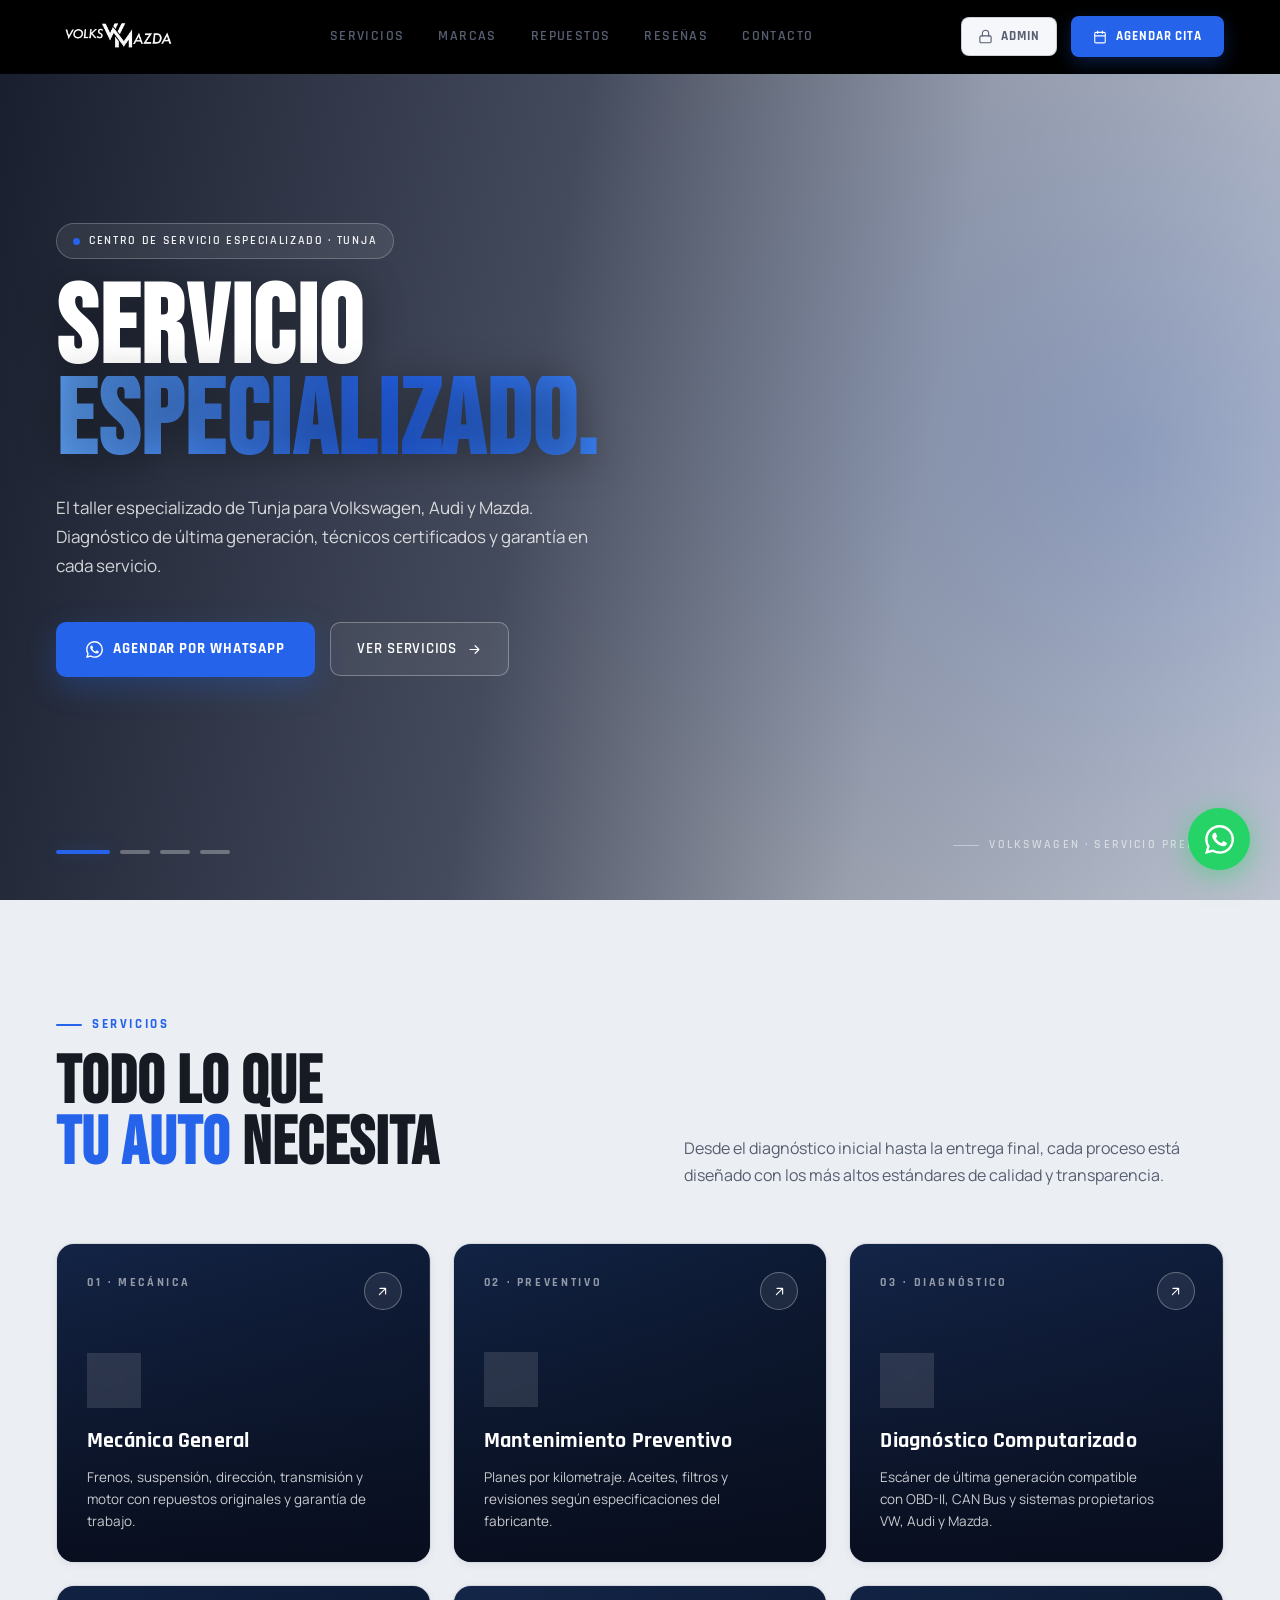
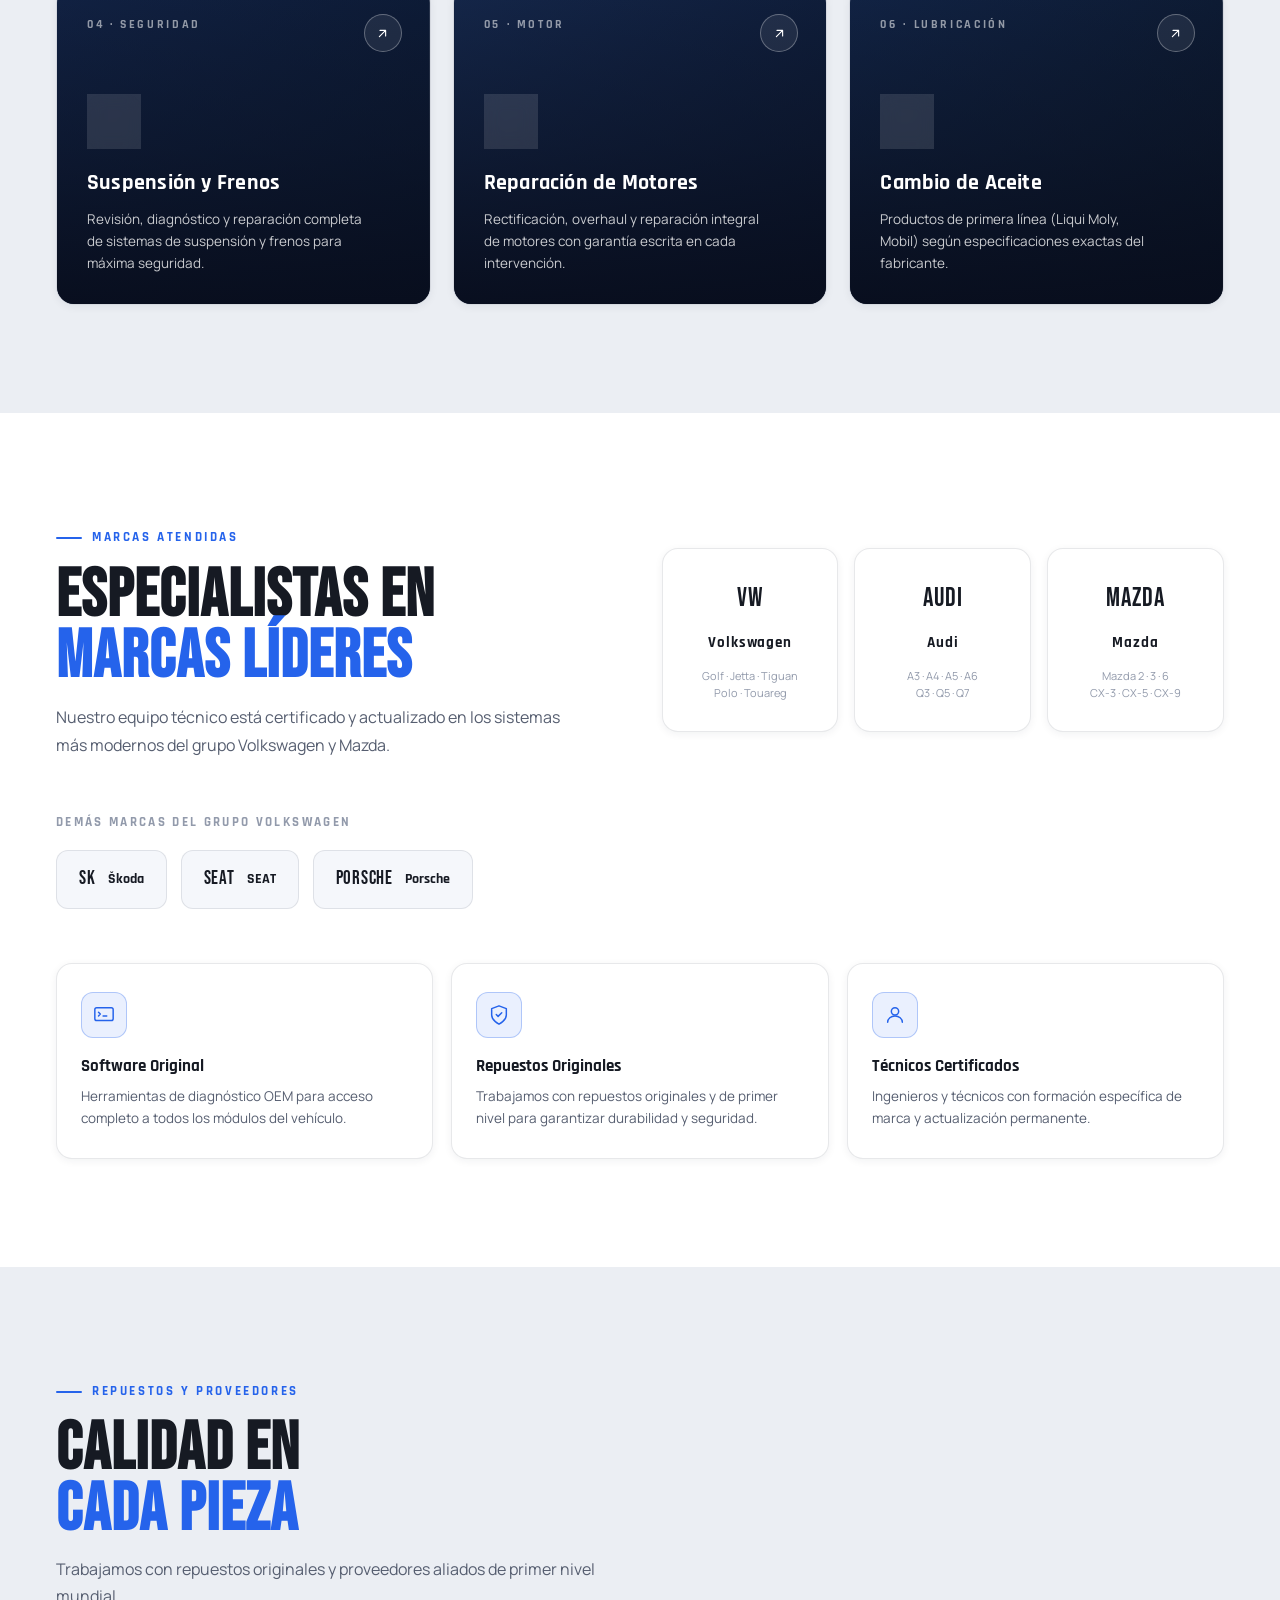
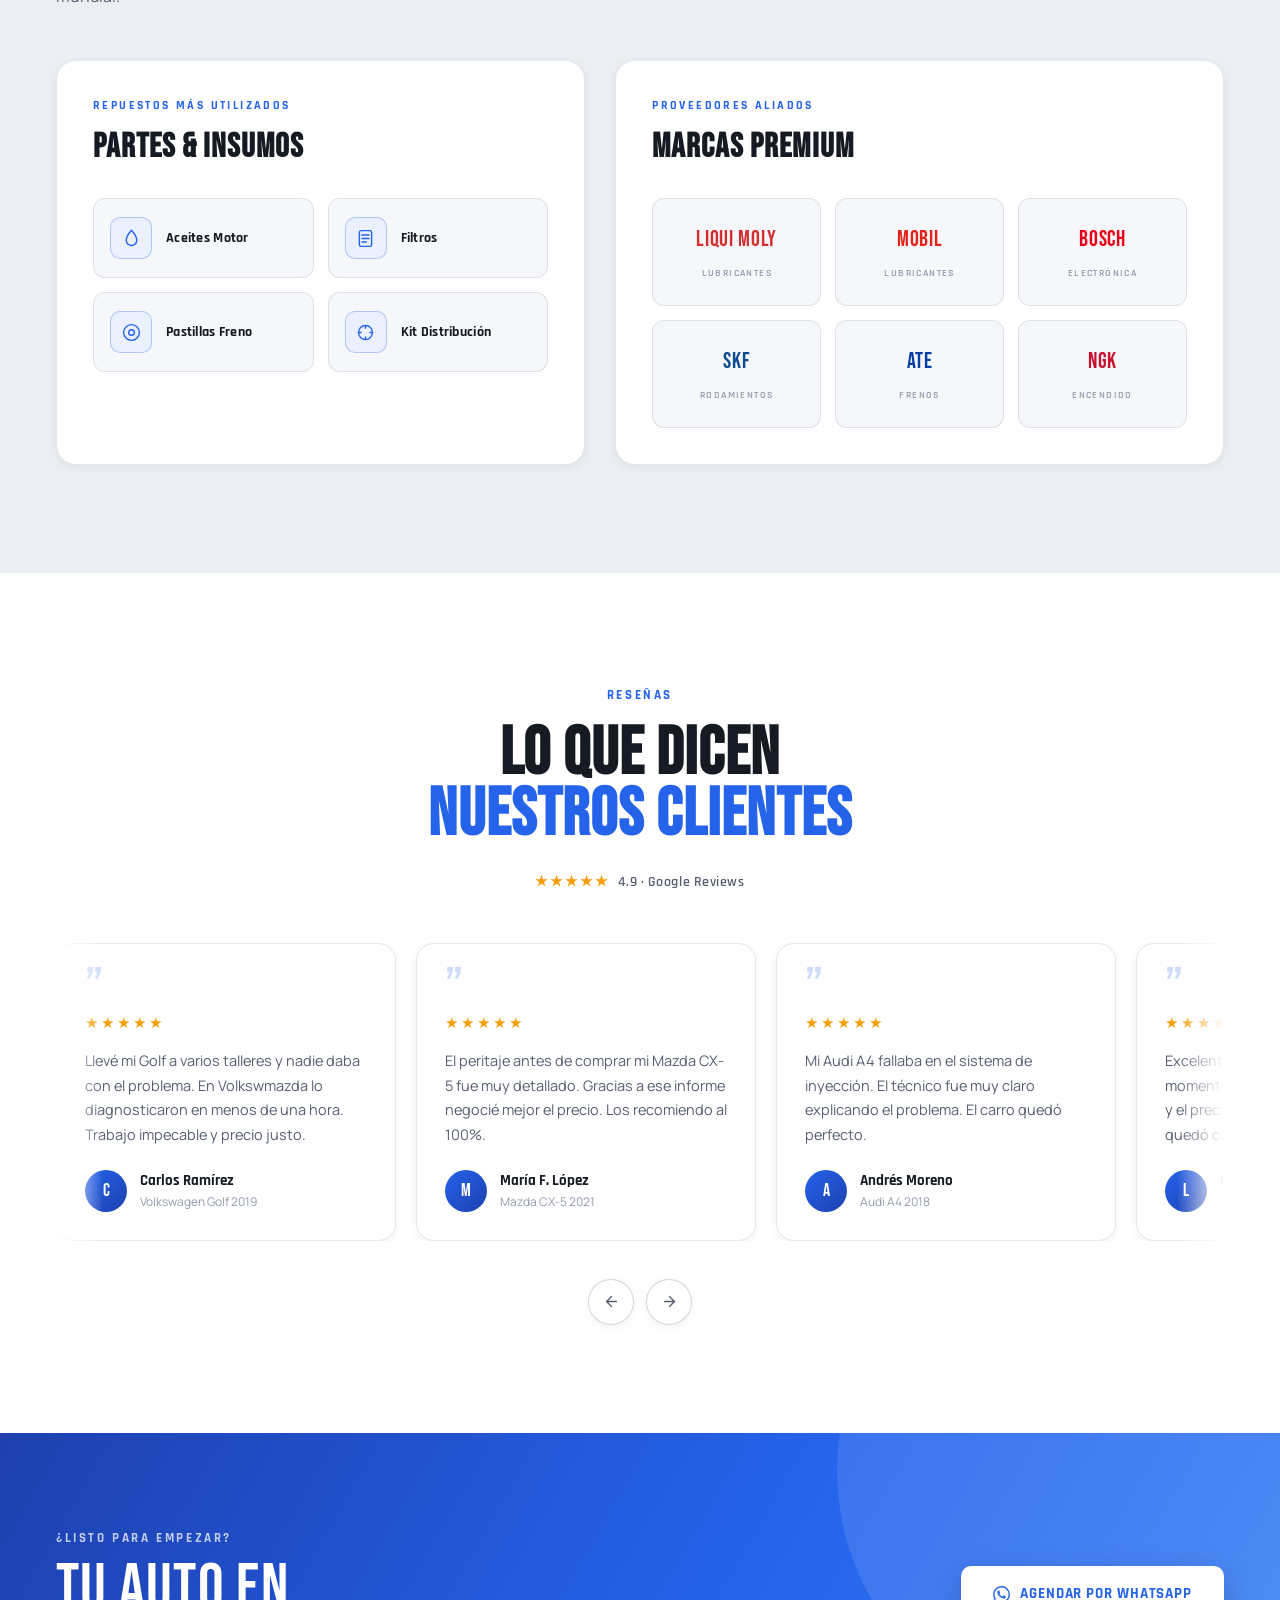
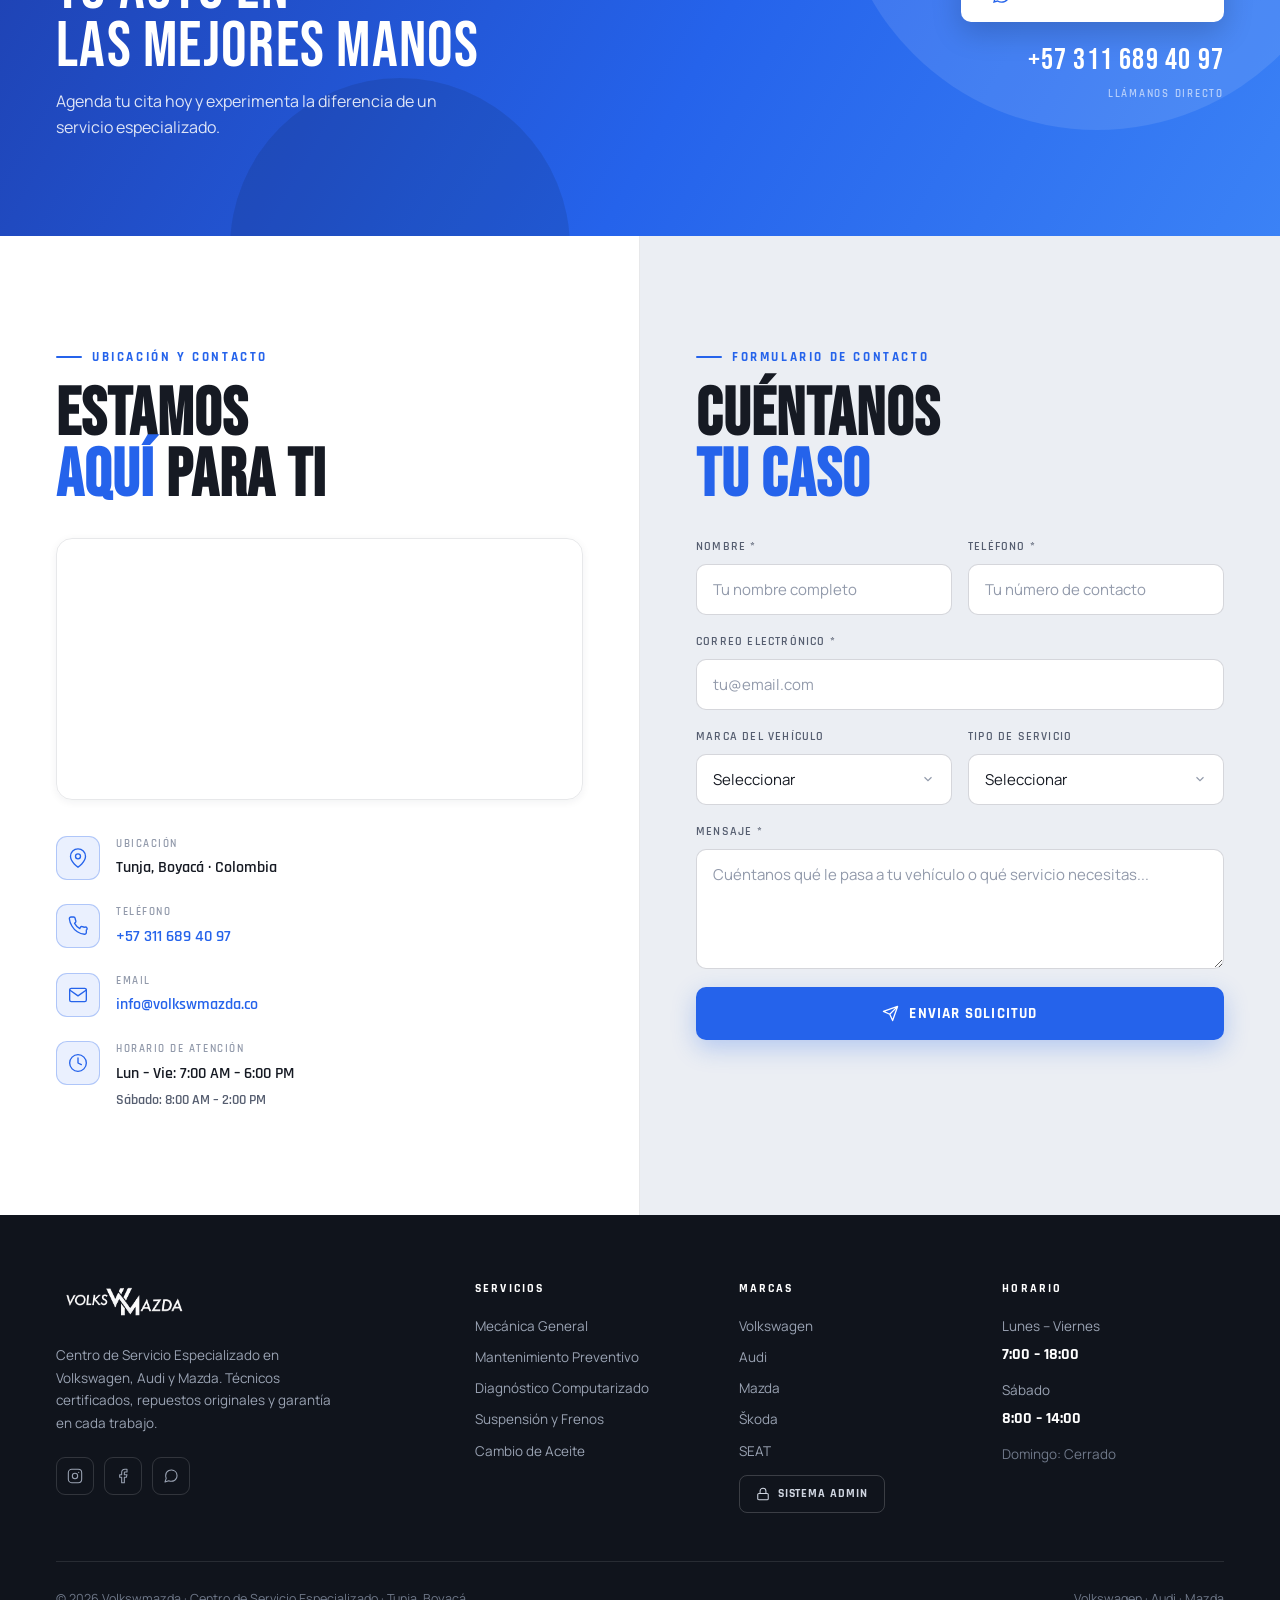
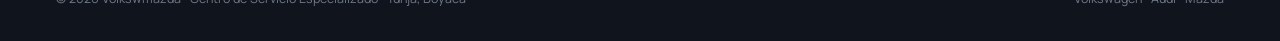
==== commit da6c58bd: "Add files via upload" ====
--- a/index.html
+++ b/index.html
@@ -387,7 +387,7 @@
     <a href="#contact">Contacto</a>
   </div>
   <div class="nav-right">
-    <a href="login.html" class="nav-admin" title="Sistema administrativo">
+    <a href="Login.html" class="nav-admin" title="Sistema administrativo">
       <svg viewBox="0 0 24 24" fill="none"><rect x="3" y="11" width="18" height="11" rx="2" stroke="currentColor" stroke-width="1.8"/><path d="M7 11V7a5 5 0 0 1 10 0v4" stroke="currentColor" stroke-width="1.8" stroke-linecap="round"/></svg>
       Admin
     </a>
@@ -406,7 +406,7 @@
   <a href="#partes" onclick="toggleMenu()">Repuestos</a>
   <a href="#testimonials" onclick="toggleMenu()">Reseñas</a>
   <a href="#contact" onclick="toggleMenu()">Contacto</a>
-  <a href="login.html" class="nav-admin">
+  <a href="Login.html" class="nav-admin">
     <svg viewBox="0 0 24 24" fill="none"><rect x="3" y="11" width="18" height="11" rx="2" stroke="currentColor" stroke-width="1.8"/><path d="M7 11V7a5 5 0 0 1 10 0v4" stroke="currentColor" stroke-width="1.8" stroke-linecap="round"/></svg>
     Sistema Admin
   </a>
@@ -798,7 +798,7 @@
         <a href="#brands">Škoda</a>
         <a href="#brands">SEAT</a>
       </div>
-      <a href="login.html" class="footer-admin">
+      <a href="Login.html" class="footer-admin">
         <svg viewBox="0 0 24 24" fill="none"><rect x="3" y="11" width="18" height="11" rx="2" stroke="currentColor" stroke-width="1.8"/><path d="M7 11V7a5 5 0 0 1 10 0v4" stroke="currentColor" stroke-width="1.8" stroke-linecap="round"/></svg>
         Sistema Admin
       </a>
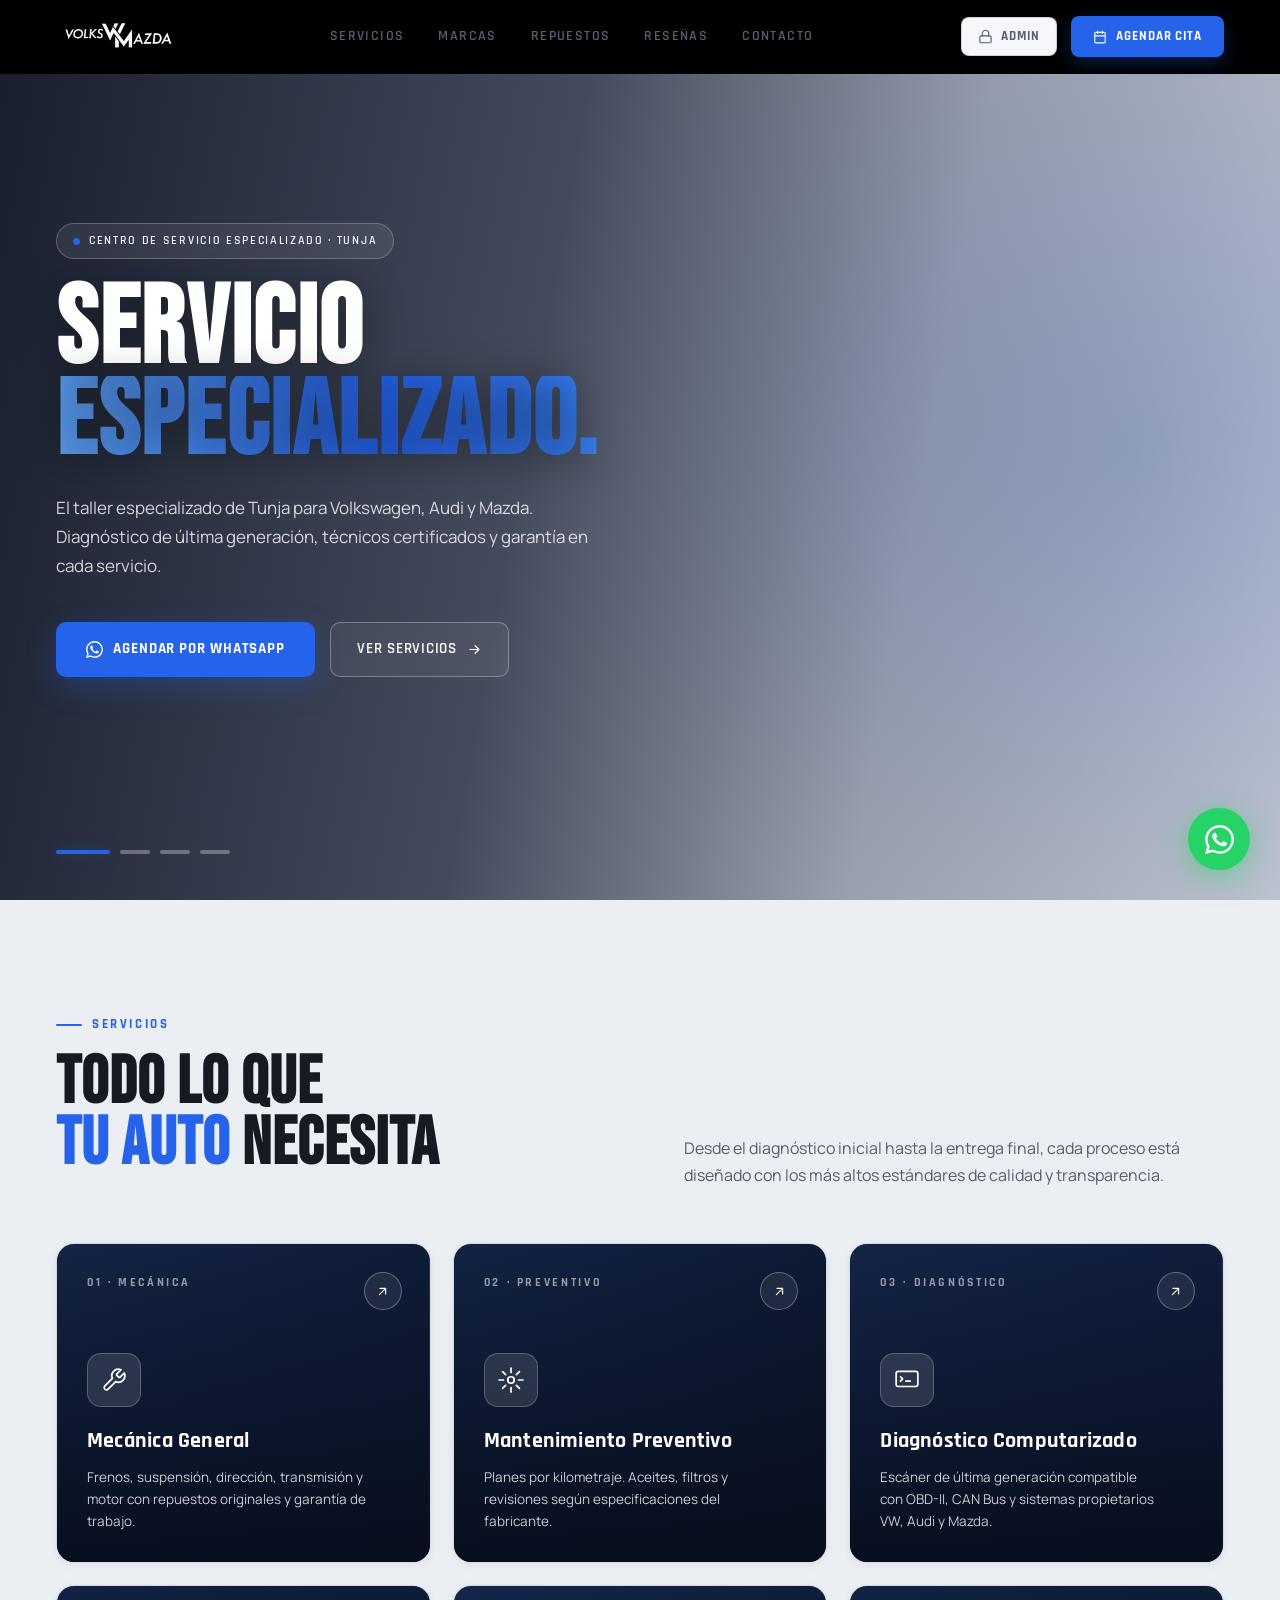
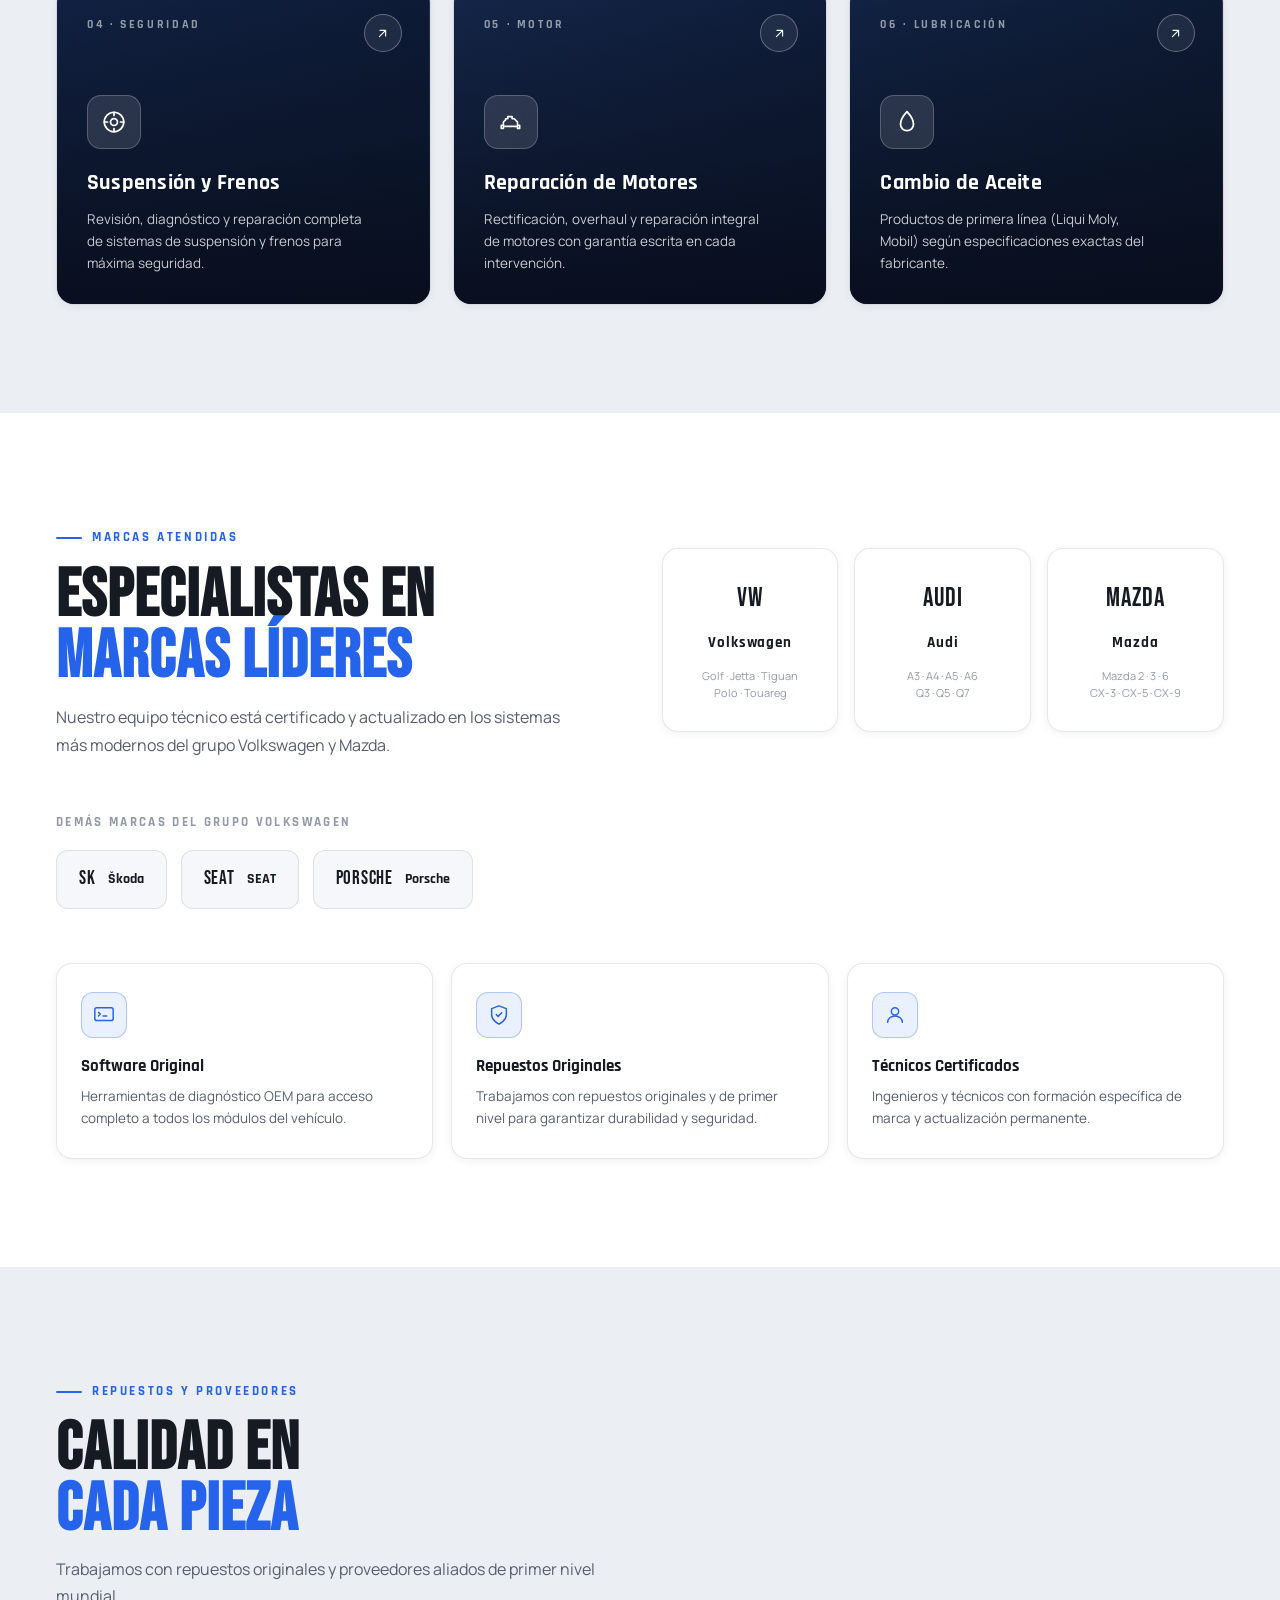
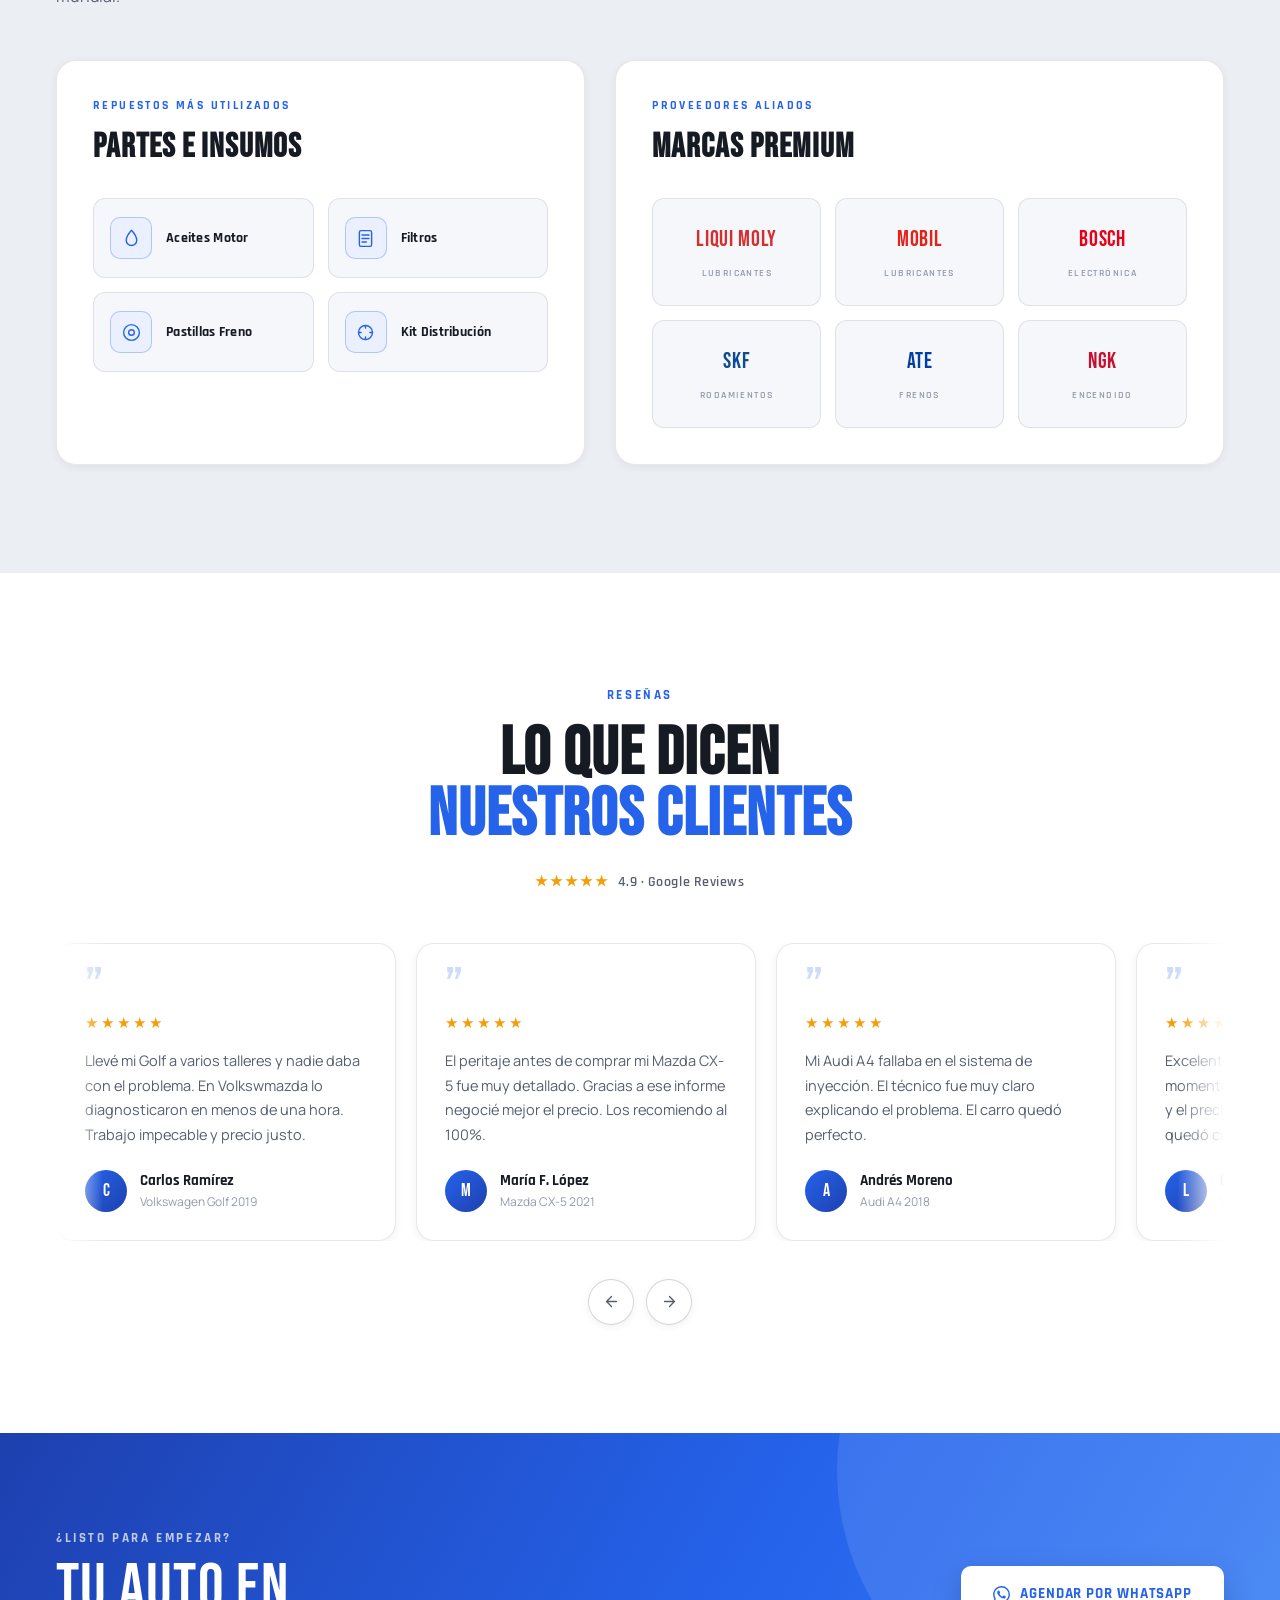
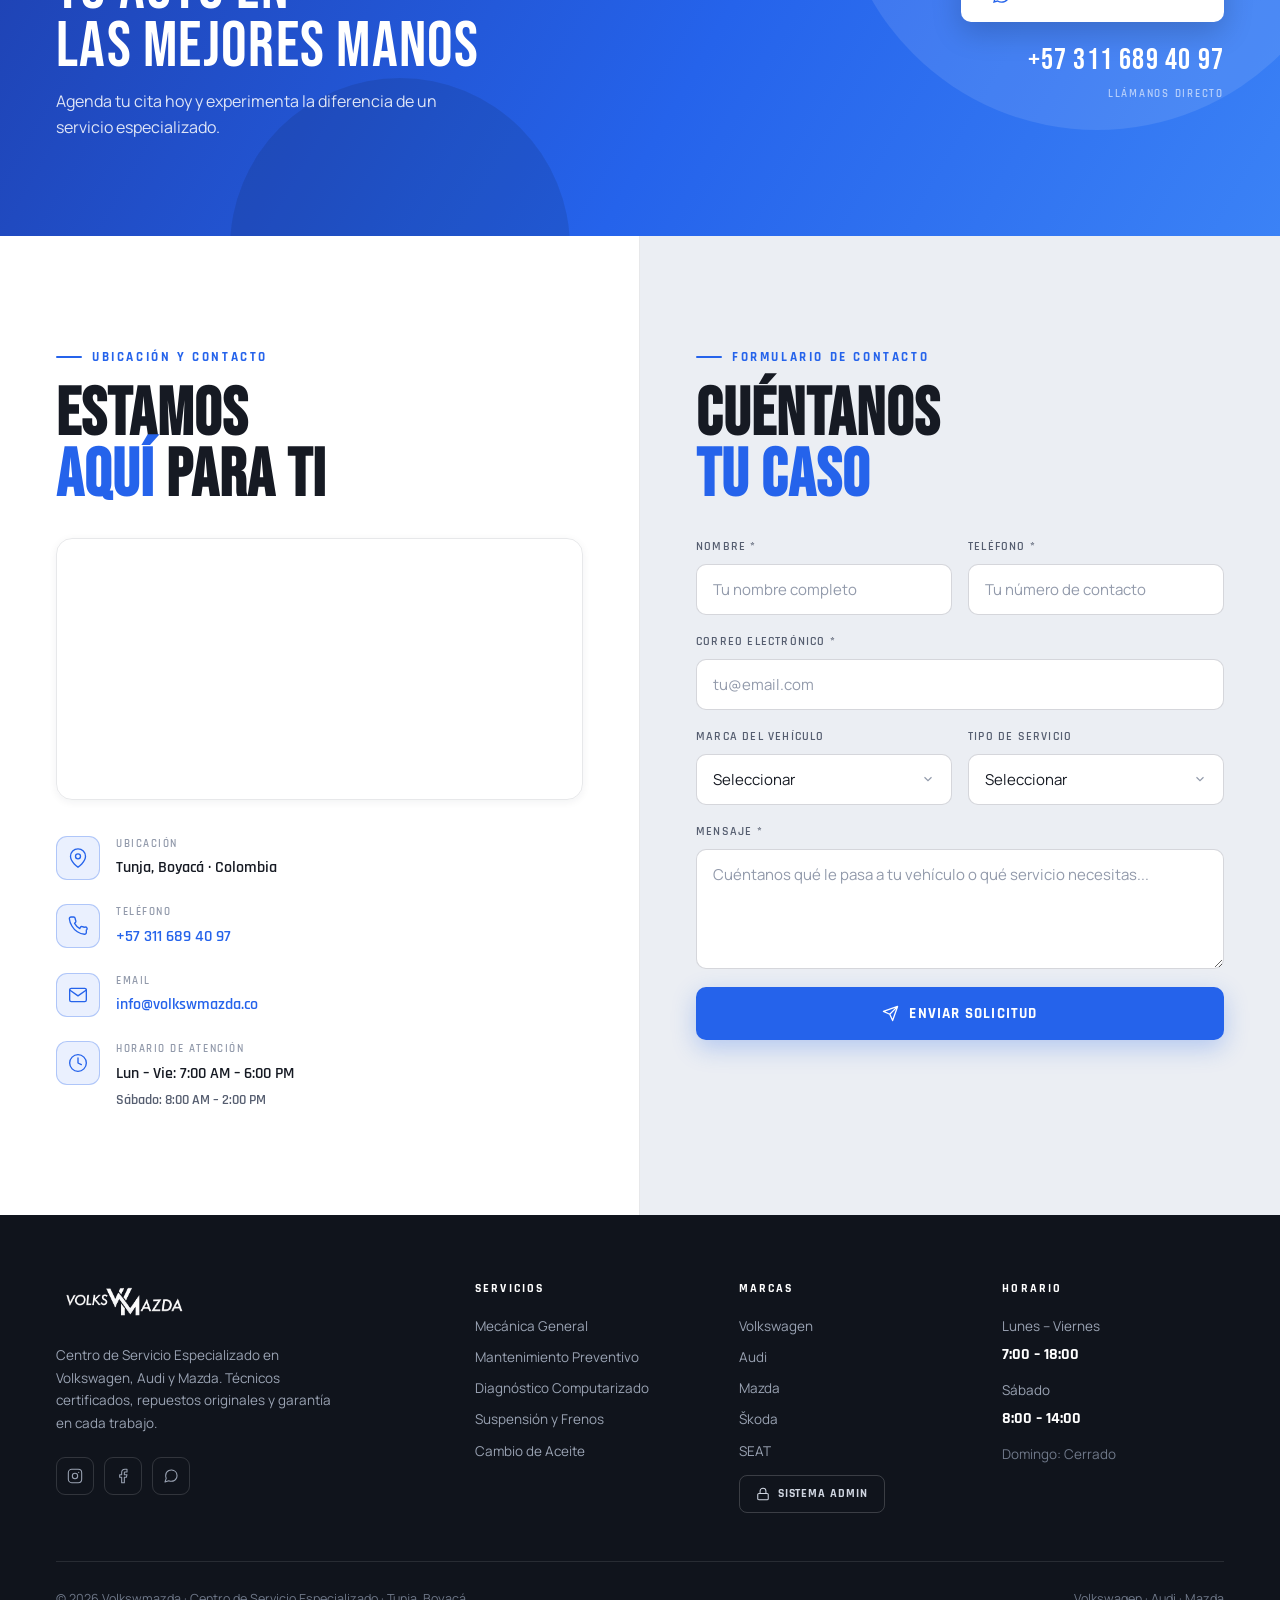
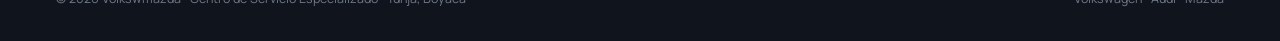
==== commit 8393064d: "Add files via upload" ====
--- a/index.html
+++ b/index.html
@@ -41,7 +41,7 @@
 }
 *,*::before,*::after{box-sizing:border-box;margin:0;padding:0}
 html{scroll-behavior:smooth;-webkit-font-smoothing:antialiased;text-rendering:optimizeLegibility}
-body{background:var(--bg);color:var(--t1);font-family:var(--f3);overflow-x:hidden;line-height:1.5}
+body{background:var(--bg);color:var(--t1);font-family:var(--f3);overflow-x:hidden;line-height:1.5;width:100%}
 a{color:inherit;text-decoration:none}
 button{cursor:pointer;border:none;background:none;font-family:inherit}
 img{display:block;max-width:100%}
@@ -86,7 +86,7 @@
 }
 .nav-cta:hover{background:var(--acc2);box-shadow:0 10px 28px var(--acc-glow);transform:translateY(-2px)}
 .nav-ham{display:none;flex-direction:column;gap:5px;padding:6px;cursor:pointer}
-.nav-ham span{display:block;width:24px;height:2px;background:var(--t1);border-radius:2px;transition:all .3s}
+.nav-ham span{display:block;width:24px;height:2px;background:#fff;border-radius:2px;transition:all .3s}
 .nav-ham.open span:nth-child(1){transform:rotate(45deg) translate(5px,5px)}
 .nav-ham.open span:nth-child(2){opacity:0}
 .nav-ham.open span:nth-child(3){transform:rotate(-45deg) translate(5px,-5px)}
@@ -98,7 +98,7 @@
 .mob-menu.open{display:flex}
 .mob-menu a{font-family:var(--f1);font-size:38px;letter-spacing:.04em;color:var(--t2);transition:color .2s}
 .mob-menu a:hover{color:var(--acc)}
-.mob-menu .nav-admin{font-size:16px;padding:12px 24px}
+.mob-menu .nav-admin{font-size:16px;padding:12px 24px;color:var(--acc);border-color:var(--acc-border);background:var(--acc-soft)}
 
 /* ============ HERO CARRUSEL ============ */
 #hero{min-height:100vh;position:relative;display:flex;align-items:center;padding:0 56px;overflow:hidden}
@@ -121,8 +121,8 @@
 .carousel-dots{position:absolute;bottom:46px;left:56px;z-index:4;display:flex;gap:10px}
 .dot{width:30px;height:4px;border-radius:4px;background:rgba(255,255,255,.30);cursor:pointer;transition:all .35s;border:none;padding:0}
 .dot.active{background:var(--acc);width:54px;box-shadow:0 0 16px var(--acc-glow)}
-.slide-label{position:absolute;bottom:46px;right:56px;z-index:4;font-family:var(--f2);font-size:12px;font-weight:600;letter-spacing:.18em;color:rgba(255,255,255,.55);text-transform:uppercase;text-align:right;display:flex;align-items:center;gap:10px}
-.slide-label::before{content:'';width:26px;height:1px;background:rgba(255,255,255,.4)}
+.slide-label{display:none}
+
 
 .hero-content{position:relative;z-index:3;max-width:780px;animation:heroIn 1s cubic-bezier(.22,1,.36,1) both}
 @keyframes heroIn{from{opacity:0;transform:translateY(44px)}to{opacity:1;transform:translateY(0)}}
@@ -303,7 +303,25 @@
 .cf-submit{width:100%;padding:17px;background:var(--acc);color:#fff;font-family:var(--f2);font-weight:700;font-size:15px;letter-spacing:.08em;text-transform:uppercase;border-radius:10px;transition:all .25s;display:flex;align-items:center;justify-content:center;gap:10px;box-shadow:0 8px 24px var(--acc-glow)}
 .cf-submit:hover{background:var(--acc2);box-shadow:0 14px 36px var(--acc-glow);transform:translateY(-2px)}
 
-/* ============ WHATSAPP FLOAT ============ */
+/* ============ BACK TO TOP ============ */
+.back-top{
+  position:fixed;bottom:102px;right:30px;z-index:200;
+  width:46px;height:46px;border-radius:50%;
+  background:var(--acc);
+  border:none;
+  color:#fff;
+  display:flex;align-items:center;justify-content:center;
+  cursor:pointer;
+  box-shadow:0 6px 22px var(--acc-glow);
+  opacity:0;pointer-events:none;
+  transform:translateY(12px);
+  transition:opacity .3s,transform .3s,background .2s;
+}
+.back-top.visible{opacity:1;pointer-events:auto;transform:translateY(0)}
+.back-top:hover{background:var(--acc2);box-shadow:0 8px 28px var(--acc-glow);}
+@media(max-width:768px){
+  .back-top{bottom:94px;right:18px;width:42px;height:42px}
+}
 .wa-float{position:fixed;bottom:30px;right:30px;z-index:200;width:62px;height:62px;border-radius:50%;background:#25D366;color:#fff;display:flex;align-items:center;justify-content:center;box-shadow:0 6px 28px rgba(37,211,102,.5);transition:all .3s;animation:waPulse 3s ease-in-out infinite}
 .wa-float:hover{transform:scale(1.1)}
 @keyframes waPulse{0%,100%{box-shadow:0 6px 28px rgba(37,211,102,.5)}50%{box-shadow:0 6px 46px rgba(37,211,102,.85)}}
@@ -359,15 +377,32 @@
 @media(max-width:768px){
   .nav-links,.nav-cta{display:none}
   .nav-ham{display:flex}
-  .nav-admin{display:none}
+  .nav-right .nav-admin{display:none}
   .srv-grid{grid-template-columns:1fr}
   .brands-visual{grid-template-columns:1fr}
   .brands-feat{grid-template-columns:1fr}
   .prov-grid{grid-template-columns:repeat(2,1fr)}
   .footer-top{grid-template-columns:1fr}
   .cf-row{grid-template-columns:1fr}
-  .test-card{min-width:300px;max-width:300px}
+  .test-card{min-width:calc(100vw - 52px);max-width:calc(100vw - 52px)}
   .slide-label{display:none}
+  /* Prevenir overflow horizontal en mobile */
+  .partes-items{grid-template-columns:1fr}
+  .parte-item{width:100%;box-sizing:border-box}
+  .partes-block{padding:24px 18px}
+  .brands-row{gap:10px}
+  .brand-chip{padding:10px 14px;flex:0 1 auto;min-width:0}
+  .prov-grid{grid-template-columns:1fr 1fr}
+  section{padding:64px 16px}
+  .srv-card{min-height:260px}
+  .hero-btns{flex-direction:column;align-items:flex-start;gap:12px}
+  .btn-prim,.btn-ghost{width:100%;max-width:340px;justify-content:center;box-sizing:border-box}
+  #cta{padding:60px 16px}
+  .cta-phone{font-size:24px}
+  .contact-left{padding:50px 16px}
+  .contact-right{padding:50px 16px}
+  footer{padding:42px 16px 20px}
+  .footer-brand-desc{max-width:100%}
 }
 </style>
 </head>
@@ -439,7 +474,7 @@
     </div>
   </div>
 
-  <div class="slide-label" id="slideLabel">Volkswagen · Servicio Premium</div>
+  
   <div class="carousel-dots">
     <button class="dot active" onclick="goToSlide(0)"></button>
     <button class="dot" onclick="goToSlide(1)"></button>
@@ -582,7 +617,7 @@
   <div class="partes-grid">
     <div class="partes-block reveal">
       <div class="partes-block-title">Repuestos más utilizados</div>
-      <h3>Partes &amp; Insumos</h3>
+      <h3>Partes e Insumos</h3>
       <div class="partes-items">
         <div class="parte-item">
           <div class="parte-item-ico"><svg viewBox="0 0 24 24" fill="none"><path d="M12 2.5S6 9 6 14a6 6 0 0 0 12 0c0-5-6-11.5-6-11.5z" stroke="currentColor" stroke-width="1.6" stroke-linecap="round" stroke-linejoin="round"/></svg></div>
@@ -824,6 +859,7 @@
 // Nav scroll
 window.addEventListener('scroll',()=>{
   document.getElementById('main-nav').classList.toggle('scrolled', window.scrollY > 40);
+  document.getElementById('back-top').classList.toggle('visible', window.scrollY > 400);
 });
 
 // Menú móvil
@@ -912,5 +948,10 @@
 st.textContent = '@keyframes spin{to{transform:rotate(360deg)}}';
 document.head.appendChild(st);
 </script>
+<!-- ===== BACK TO TOP ===== -->
+<button class="back-top" id="back-top" onclick="window.scrollTo({top:0,behavior:'smooth'})" title="Volver arriba">
+  <svg width="18" height="18" viewBox="0 0 24 24" fill="none"><path d="M12 19V5M5 12l7-7 7 7" stroke="currentColor" stroke-width="2.2" stroke-linecap="round" stroke-linejoin="round"/></svg>
+</button>
+
 </body>
 </html>
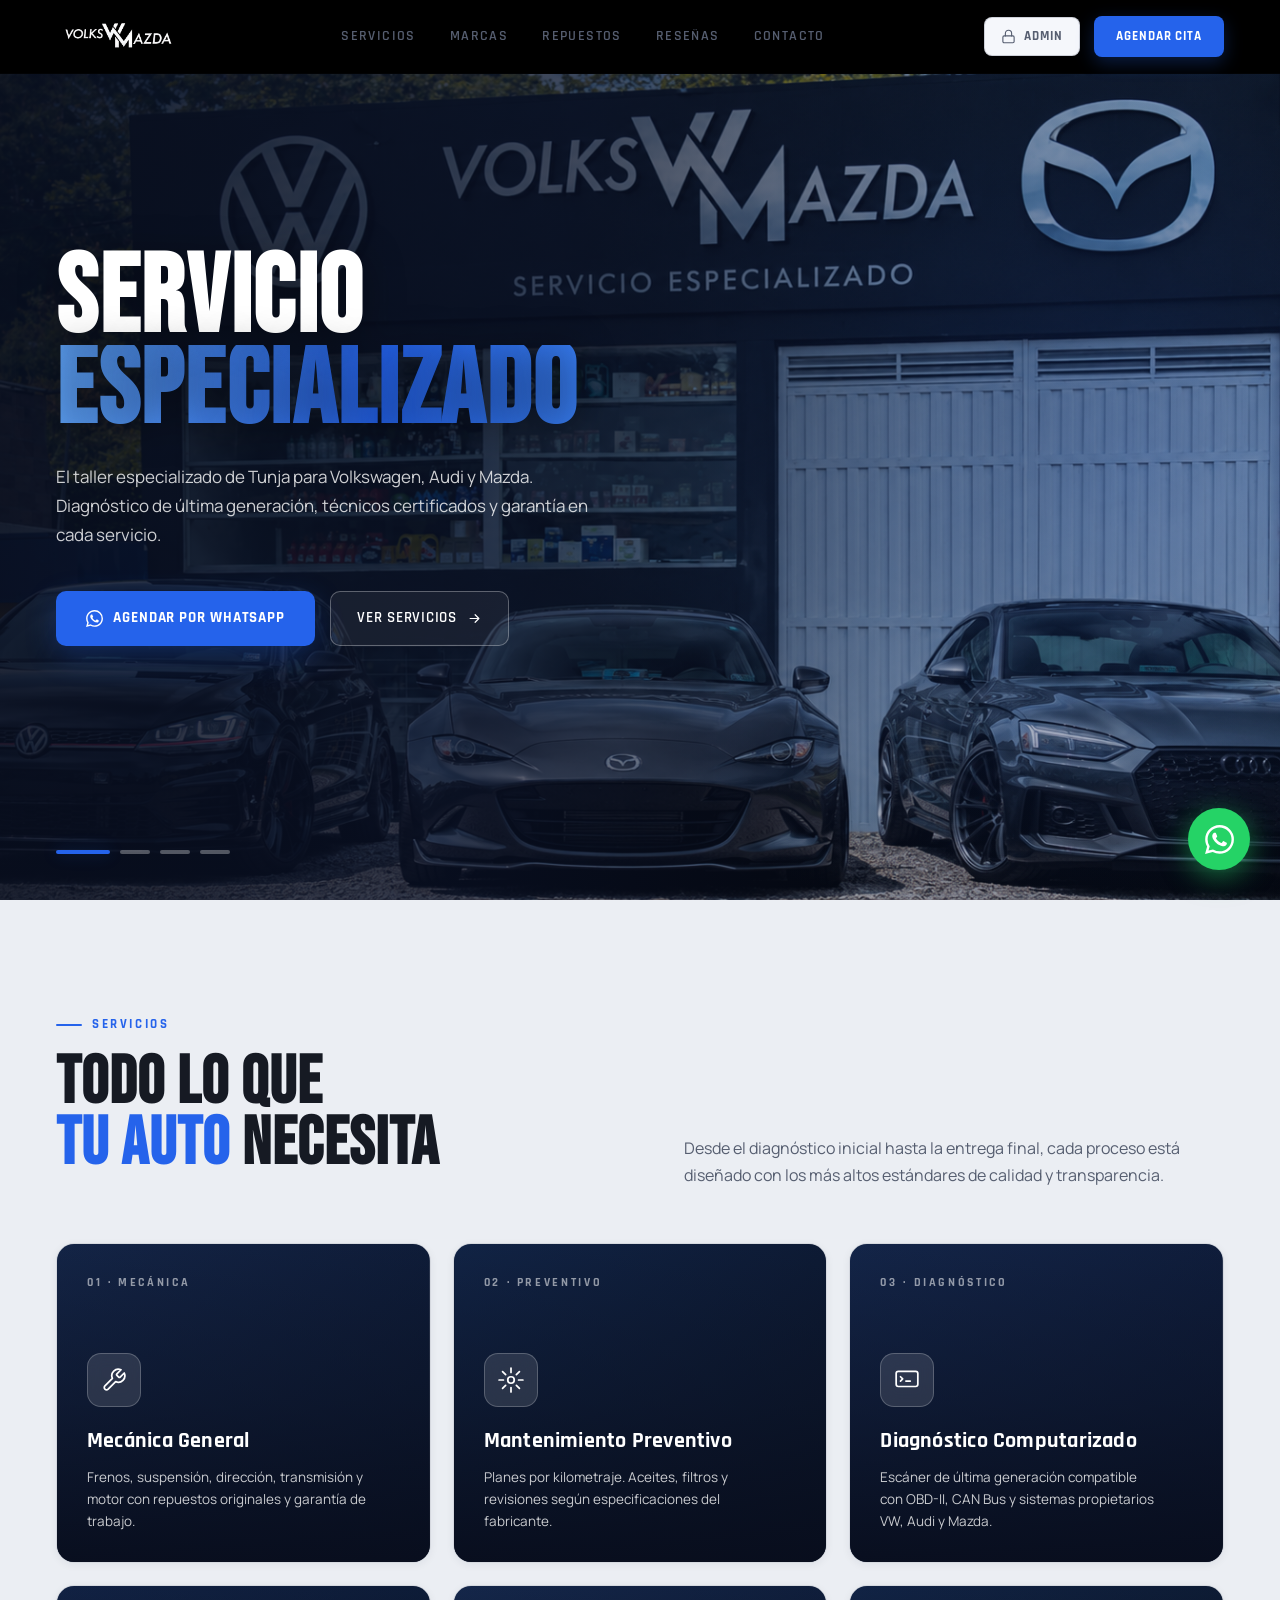
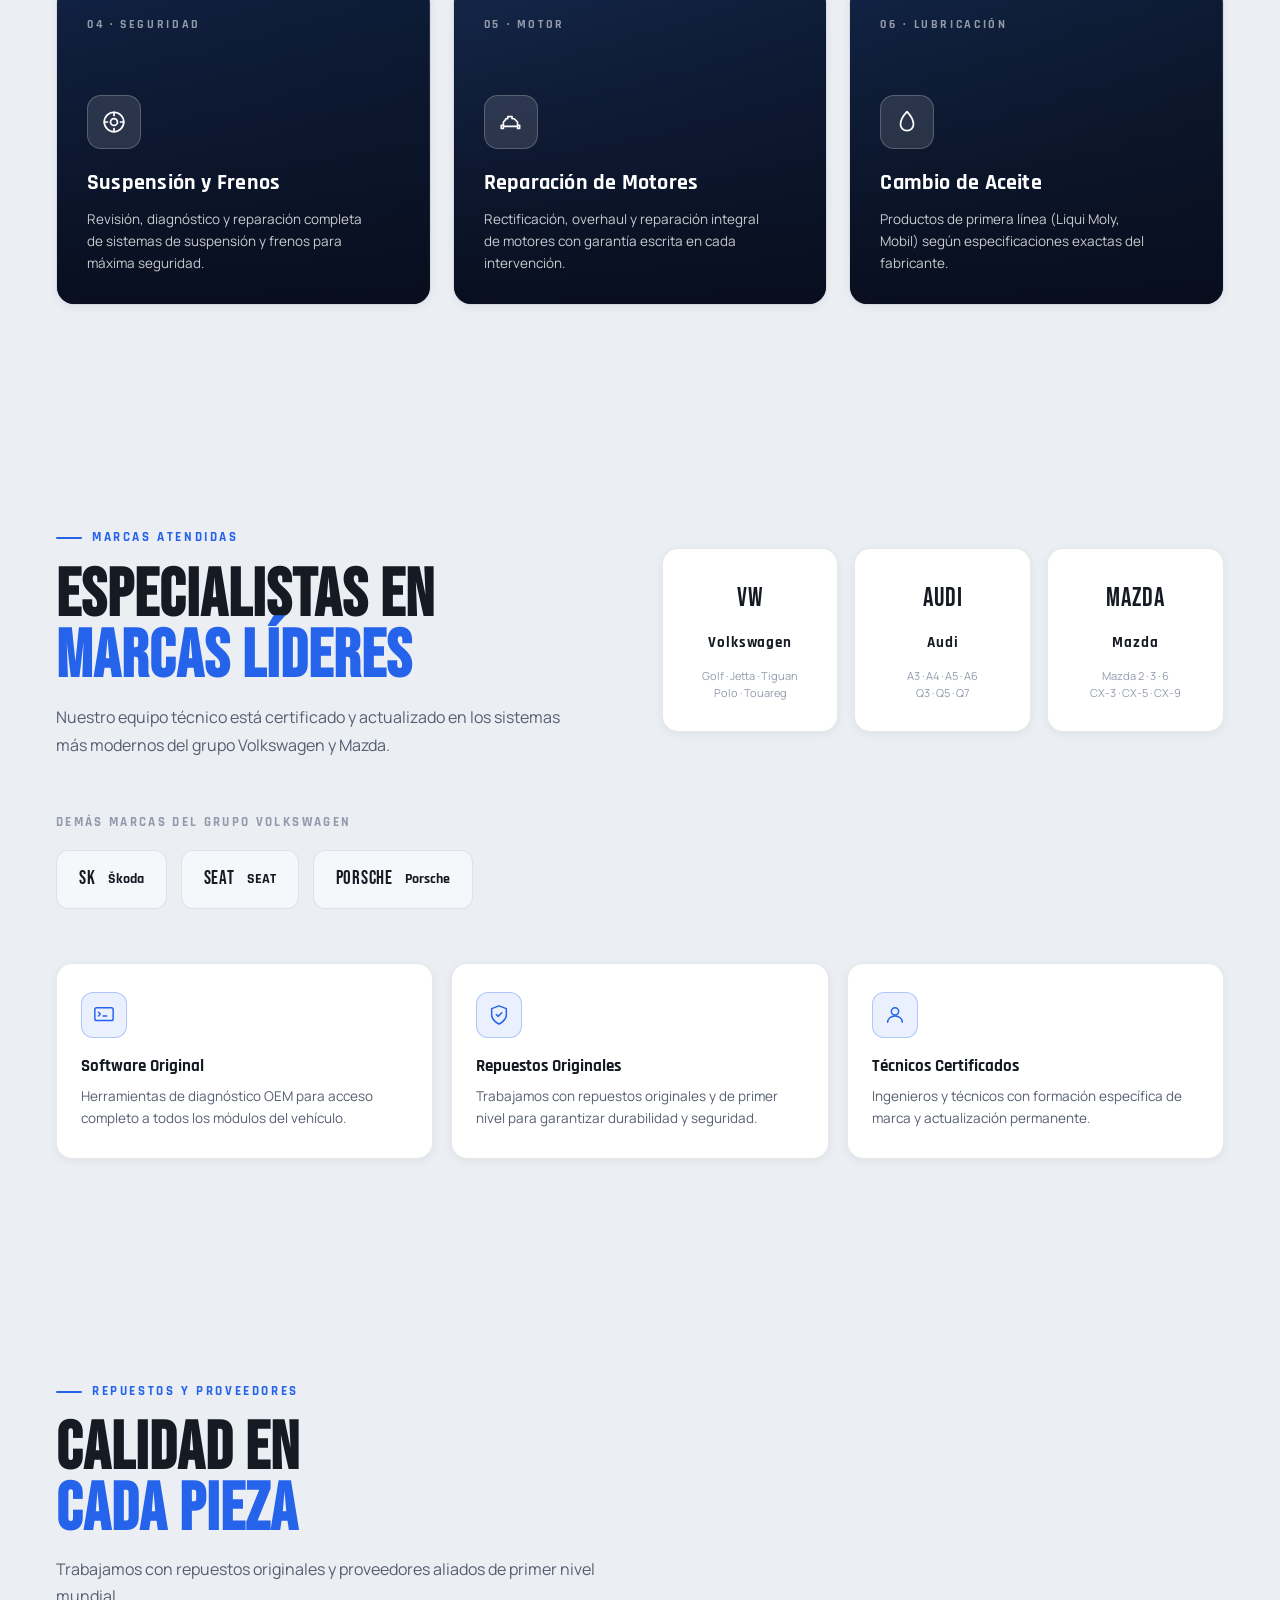
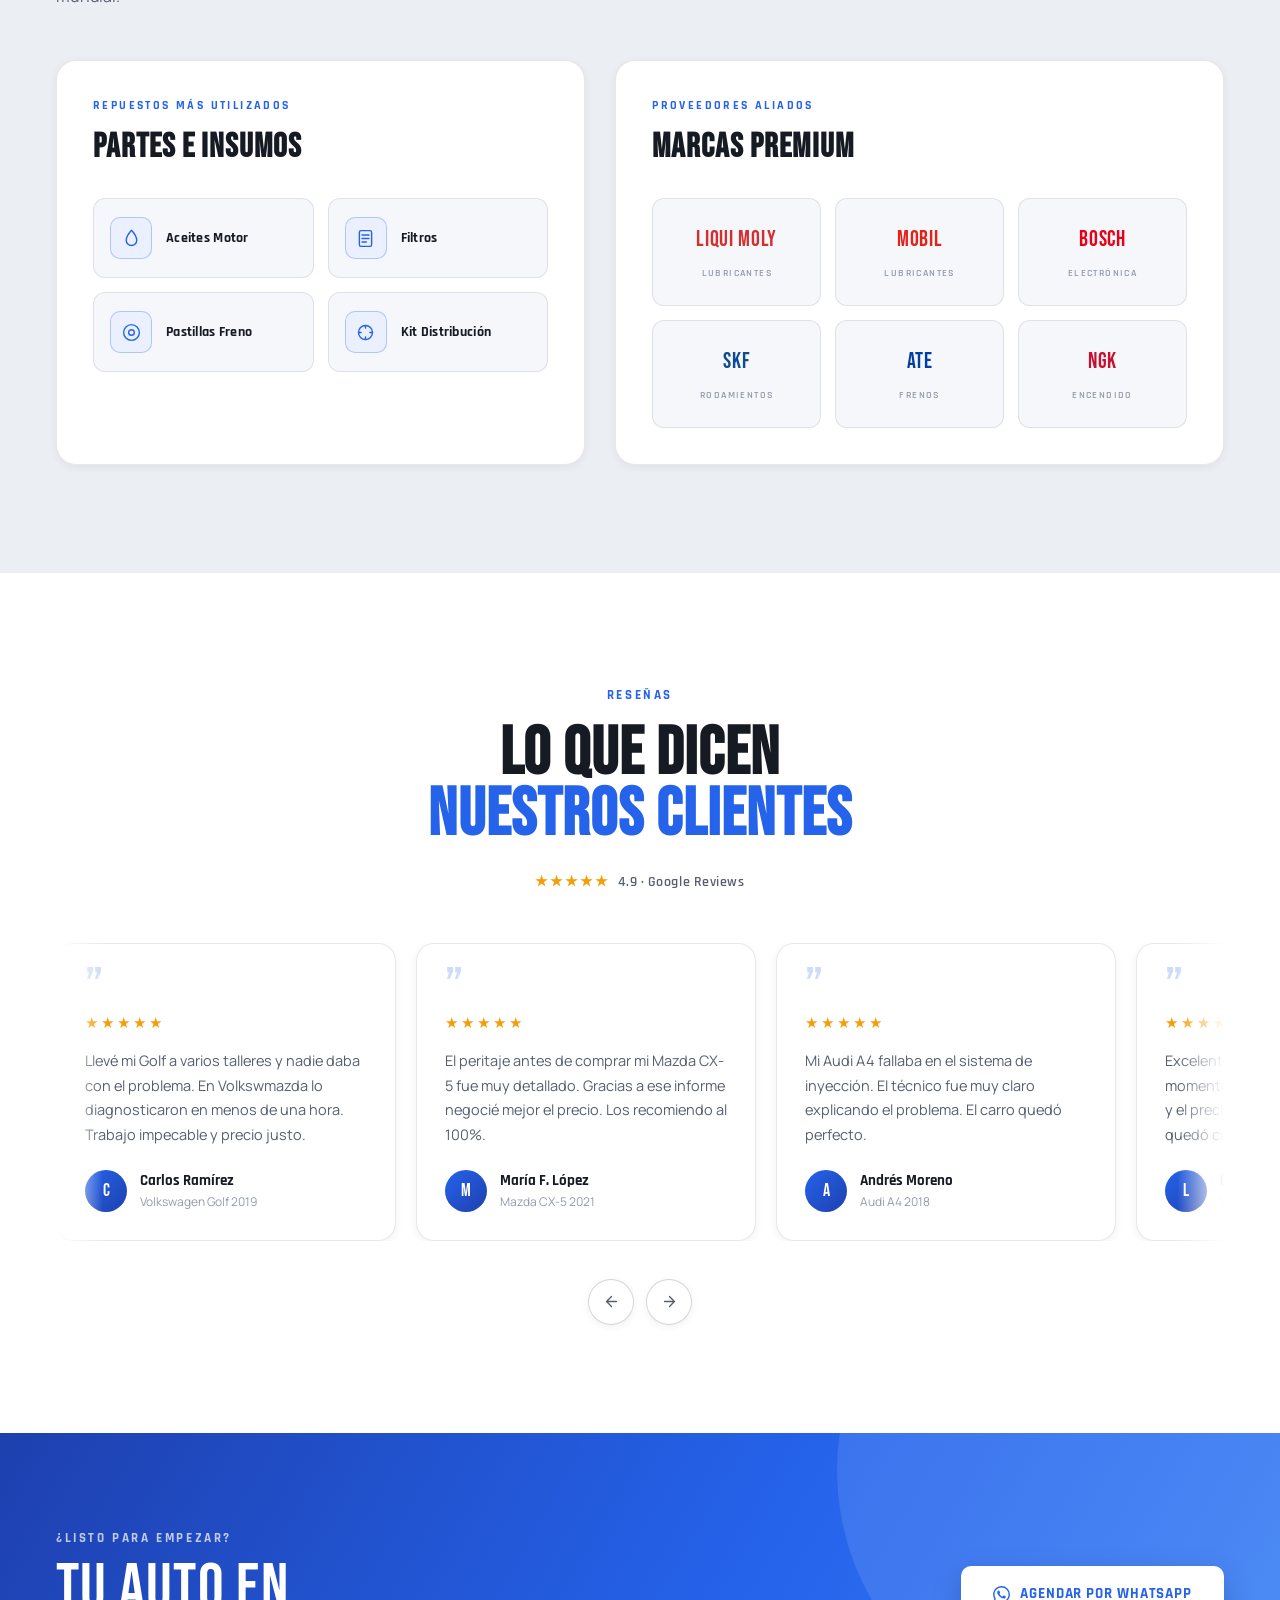
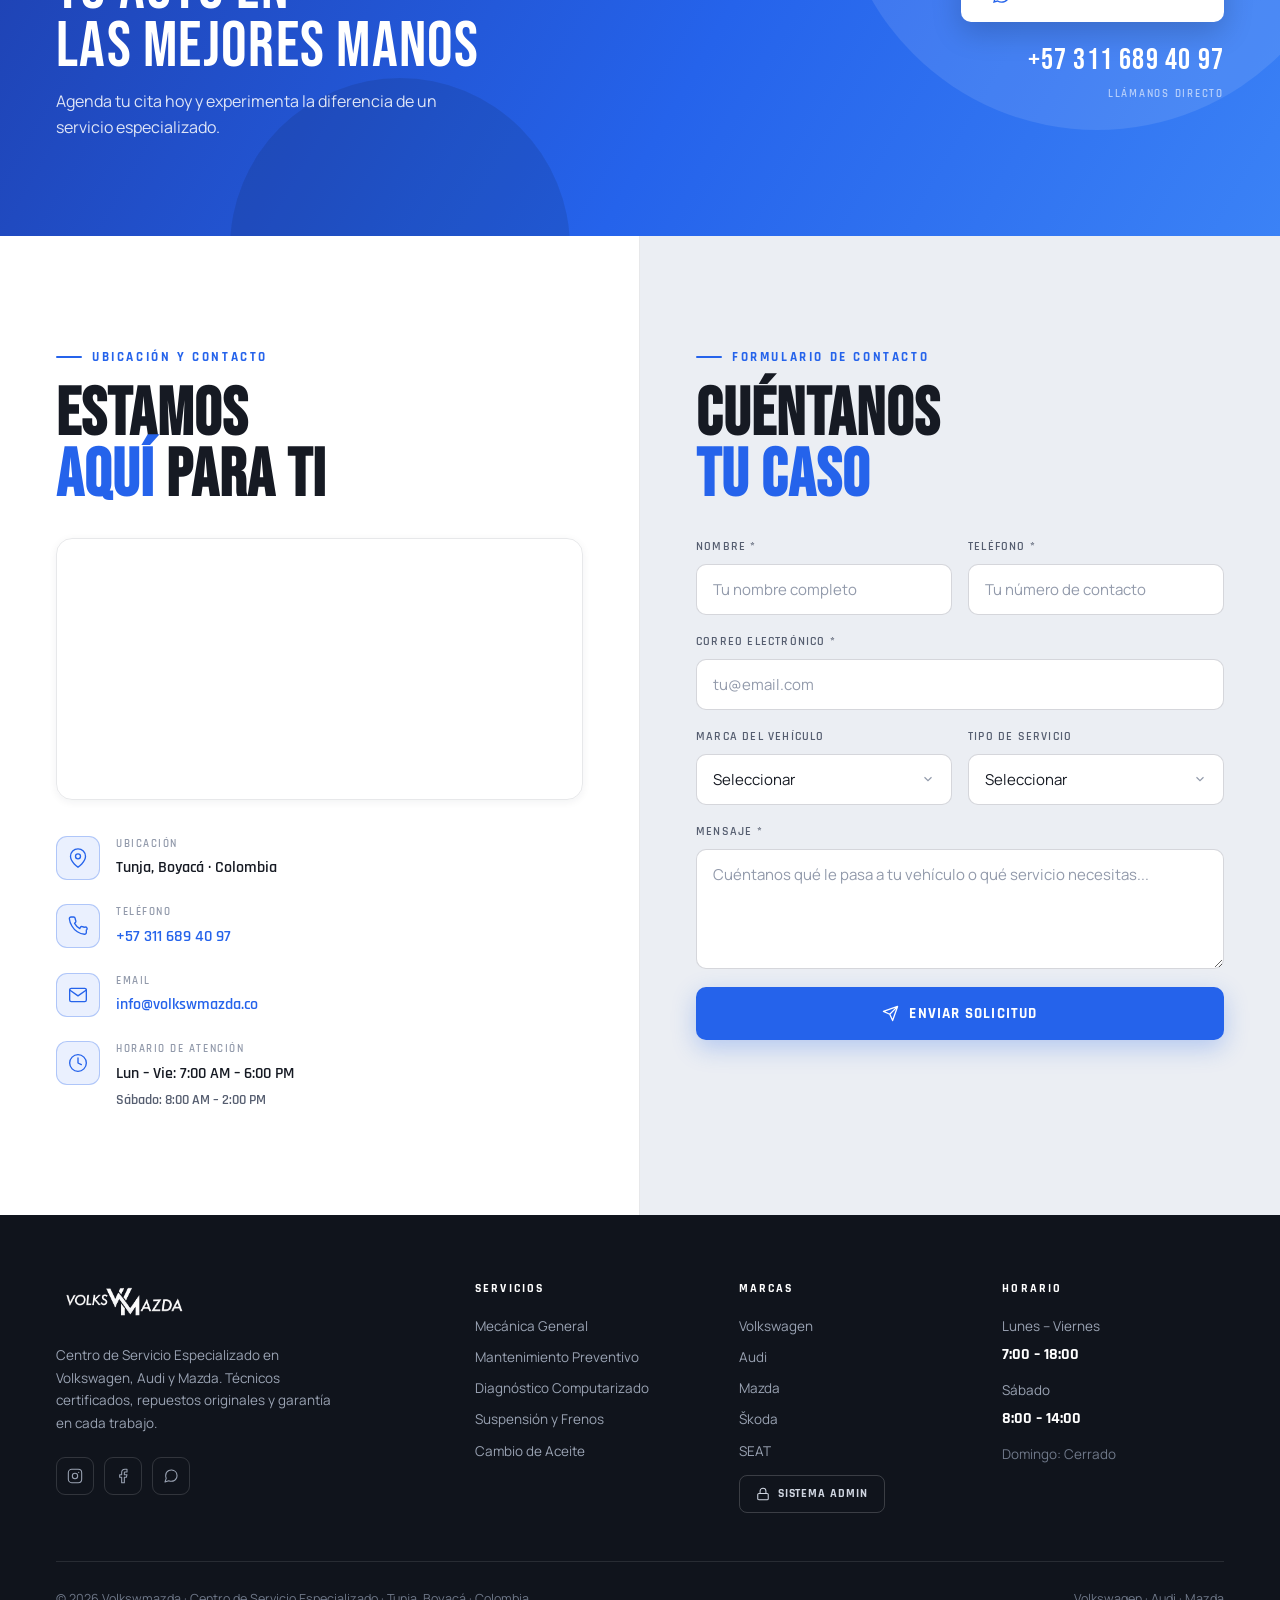
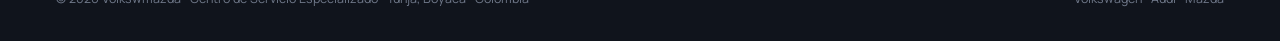
==== commit 7dc0f16e: "Add files via upload" ====
--- a/index.html
+++ b/index.html
@@ -113,10 +113,10 @@
     radial-gradient(ellipse 70% 90% at 88% 50%,rgba(37,99,235,.22) 0%,transparent 65%);
 }
 /* Cada slide carga una foto real; el gradiente de respaldo se ve si la imagen falla */
-.slide-1{background-image:url('https://images.unsplash.com/photo-1503376780353-7e6692767b70?auto=format&fit=crop&w=1600&q=80')}
-.slide-2{background-image:url('https://images.unsplash.com/photo-1568605117036-5fe5e7bab0b7?auto=format&fit=crop&w=1600&q=80')}
-.slide-3{background-image:url('https://images.unsplash.com/photo-1492144534655-ae79c964c9d7?auto=format&fit=crop&w=1600&q=80')}
-.slide-4{background-image:url('https://images.unsplash.com/photo-1530046339160-ce3e530c7d2f?auto=format&fit=crop&w=1600&q=80')}
+.slide-1{background-image:url('./Assets/c1.webp')}
+.slide-2{background-image:url('./Assets/c2.webp')}
+.slide-3{background-image:url('./Assets/c3.webp')}
+.slide-4{background-image:url('./Assets/c4.webp')}
 
 .carousel-dots{position:absolute;bottom:46px;left:56px;z-index:4;display:flex;gap:10px}
 .dot{width:30px;height:4px;border-radius:4px;background:rgba(255,255,255,.30);cursor:pointer;transition:all .35s;border:none;padding:0}
@@ -185,9 +185,7 @@
 .srv-icon svg{width:26px;height:26px;color:#fff}
 .srv-name{font-family:var(--f2);font-size:22px;font-weight:700;letter-spacing:.01em;margin-bottom:9px;color:#fff}
 .srv-desc{font-size:13.5px;color:rgba(255,255,255,.78);line-height:1.6;max-width:90%}
-.srv-arrow{position:absolute;top:28px;right:28px;width:38px;height:38px;border-radius:50%;border:1px solid rgba(255,255,255,.30);display:flex;align-items:center;justify-content:center;color:#fff;background:rgba(255,255,255,.08);transition:all .3s}
-.srv-card:hover .srv-arrow{background:var(--acc);border-color:var(--acc);transform:rotate(-45deg)}
-
+.srv-card:hover 
 /* ============ MARCAS — logos reales ============ */
 #brands{background:var(--bg2)}
 .brands-intro{display:grid;grid-template-columns:1fr 1.05fr;gap:70px;align-items:center;margin-bottom:54px}
@@ -426,7 +424,7 @@
       <svg viewBox="0 0 24 24" fill="none"><rect x="3" y="11" width="18" height="11" rx="2" stroke="currentColor" stroke-width="1.8"/><path d="M7 11V7a5 5 0 0 1 10 0v4" stroke="currentColor" stroke-width="1.8" stroke-linecap="round"/></svg>
       Admin
     </a>
-    <a href="https://wa.me/573116894097?text=Hola,%20quiero%20agendar%20una%20cita" target="_blank" class="nav-cta" onclick="return true;">
+    <a id="cta-nav-wa" href="#" target="_blank" class="nav-cta" onclick="return true;">
       <svg width="14" height="14" viewBox="0 0 24 24" fill="none"><rect x="3" y="4" width="18" height="18" rx="2" stroke="currentColor" stroke-width="1.9"/><path d="M16 2v4M8 2v4M3 10h18" stroke="currentColor" stroke-width="1.9" stroke-linecap="round"/></svg>
       Agendar Cita
     </a>
@@ -457,14 +455,10 @@
   </div>
 
   <div class="hero-content">
-    <div class="hero-tag">
-      <div class="hero-tag-dot"></div>
-      <span>Centro de Servicio Especializado · Tunja</span>
-    </div>
-    <h1 class="hero-h1">SERVICIO<em>ESPECIALIZADO.</em></h1>
+    <h1 class="hero-h1">SERVICIO<em>ESPECIALIZADO</em></h1>
     <p class="hero-sub">El taller especializado de Tunja para Volkswagen, Audi y Mazda. Diagnóstico de última generación, técnicos certificados y garantía en cada servicio.</p>
     <div class="hero-btns">
-      <a href="https://wa.me/573116894097?text=Hola,%20quiero%20agendar%20una%20cita%20en%20Volkswmazda" target="_blank" class="btn-prim" onclick="return true;">
+      <a id="cta-hero-wa" href="#" target="_blank" class="btn-prim" onclick="return true;">
         <svg width="17" height="17" viewBox="0 0 24 24" fill="currentColor"><path d="M17.472 14.382c-.297-.149-1.758-.867-2.03-.967-.273-.099-.471-.148-.67.15-.197.297-.767.966-.94 1.164-.173.199-.347.223-.644.075-.297-.15-1.255-.463-2.39-1.475-.883-.788-1.48-1.761-1.653-2.059-.173-.297-.018-.458.13-.606.134-.133.298-.347.446-.52.149-.174.198-.298.298-.497.099-.198.05-.371-.025-.52-.075-.149-.669-1.612-.916-2.207-.242-.579-.487-.5-.669-.51-.173-.008-.371-.01-.57-.01-.198 0-.52.074-.792.372-.272.297-1.04 1.016-1.04 2.479 0 1.462 1.065 2.875 1.213 3.074.149.198 2.096 3.2 5.077 4.487.709.306 1.262.489 1.694.625.712.227 1.36.195 1.871.118.571-.085 1.758-.719 2.006-1.413.248-.694.248-1.289.173-1.413-.074-.124-.272-.198-.57-.347m-5.421 7.403h-.004a9.87 9.87 0 01-5.031-1.378l-.361-.214-3.741.982.998-3.648-.235-.374a9.86 9.86 0 01-1.51-5.26c.001-5.45 4.436-9.884 9.888-9.884 2.64 0 5.122 1.03 6.988 2.898a9.825 9.825 0 012.893 6.994c-.003 5.45-4.437 9.884-9.885 9.884m8.413-18.297A11.815 11.815 0 0012.05 0C5.495 0 .16 5.335.157 11.892c0 2.096.547 4.142 1.588 5.945L.057 24l6.305-1.654a11.882 11.882 0 005.683 1.448h.005c6.554 0 11.89-5.335 11.893-11.893a11.821 11.821 0 00-3.48-8.413z"/></svg>
         Agendar por WhatsApp
       </a>
@@ -494,42 +488,36 @@
   </div>
   <div class="srv-grid">
     <div class="srv-card srv-1 reveal">
-      <div class="srv-arrow"><svg width="15" height="15" viewBox="0 0 24 24" fill="none"><path d="M7 17L17 7M17 7H8M17 7v9" stroke="currentColor" stroke-width="1.8" stroke-linecap="round" stroke-linejoin="round"/></svg></div>
       <div class="srv-card-num">01 · MECÁNICA</div>
       <div class="srv-icon"><svg viewBox="0 0 24 24" fill="none"><path d="M14.7 6.3a1 1 0 0 0 0 1.4l1.6 1.6a1 1 0 0 0 1.4 0l3.77-3.77a6 6 0 0 1-7.94 7.94l-6.91 6.91a2.12 2.12 0 0 1-3-3l6.91-6.91a6 6 0 0 1 7.94-7.94l-3.76 3.76z" stroke="currentColor" stroke-width="1.6" stroke-linecap="round" stroke-linejoin="round"/></svg></div>
       <div class="srv-name">Mecánica General</div>
       <div class="srv-desc">Frenos, suspensión, dirección, transmisión y motor con repuestos originales y garantía de trabajo.</div>
     </div>
     <div class="srv-card srv-2 reveal reveal-delay-1">
-      <div class="srv-arrow"><svg width="15" height="15" viewBox="0 0 24 24" fill="none"><path d="M7 17L17 7M17 7H8M17 7v9" stroke="currentColor" stroke-width="1.8" stroke-linecap="round" stroke-linejoin="round"/></svg></div>
       <div class="srv-card-num">02 · PREVENTIVO</div>
       <div class="srv-icon"><svg viewBox="0 0 24 24" fill="none"><circle cx="12" cy="12" r="3" stroke="currentColor" stroke-width="1.6"/><path d="M12 1v4M12 19v4M4.22 4.22l2.83 2.83M16.95 16.95l2.83 2.83M1 12h4M19 12h4M4.22 19.78l2.83-2.83M16.95 7.05l2.83-2.83" stroke="currentColor" stroke-width="1.6" stroke-linecap="round"/></svg></div>
       <div class="srv-name">Mantenimiento Preventivo</div>
       <div class="srv-desc">Planes por kilometraje. Aceites, filtros y revisiones según especificaciones del fabricante.</div>
     </div>
     <div class="srv-card srv-3 reveal reveal-delay-2">
-      <div class="srv-arrow"><svg width="15" height="15" viewBox="0 0 24 24" fill="none"><path d="M7 17L17 7M17 7H8M17 7v9" stroke="currentColor" stroke-width="1.8" stroke-linecap="round" stroke-linejoin="round"/></svg></div>
       <div class="srv-card-num">03 · DIAGNÓSTICO</div>
       <div class="srv-icon"><svg viewBox="0 0 24 24" fill="none"><rect x="2" y="4" width="20" height="14" rx="2" stroke="currentColor" stroke-width="1.6"/><path d="M6 9l2 2-2 2M11 13h4" stroke="currentColor" stroke-width="1.6" stroke-linecap="round" stroke-linejoin="round"/></svg></div>
       <div class="srv-name">Diagnóstico Computarizado</div>
       <div class="srv-desc">Escáner de última generación compatible con OBD-II, CAN Bus y sistemas propietarios VW, Audi y Mazda.</div>
     </div>
     <div class="srv-card srv-4 reveal">
-      <div class="srv-arrow"><svg width="15" height="15" viewBox="0 0 24 24" fill="none"><path d="M7 17L17 7M17 7H8M17 7v9" stroke="currentColor" stroke-width="1.8" stroke-linecap="round" stroke-linejoin="round"/></svg></div>
       <div class="srv-card-num">04 · SEGURIDAD</div>
       <div class="srv-icon"><svg viewBox="0 0 24 24" fill="none"><circle cx="12" cy="12" r="9" stroke="currentColor" stroke-width="1.6"/><circle cx="12" cy="12" r="3.2" stroke="currentColor" stroke-width="1.6"/><path d="M12 3v3M12 18v3M3 12h3M18 12h3" stroke="currentColor" stroke-width="1.6" stroke-linecap="round"/></svg></div>
       <div class="srv-name">Suspensión y Frenos</div>
       <div class="srv-desc">Revisión, diagnóstico y reparación completa de sistemas de suspensión y frenos para máxima seguridad.</div>
     </div>
     <div class="srv-card srv-5 reveal reveal-delay-1">
-      <div class="srv-arrow"><svg width="15" height="15" viewBox="0 0 24 24" fill="none"><path d="M7 17L17 7M17 7H8M17 7v9" stroke="currentColor" stroke-width="1.8" stroke-linecap="round" stroke-linejoin="round"/></svg></div>
       <div class="srv-card-num">05 · MOTOR</div>
       <div class="srv-icon"><svg viewBox="0 0 24 24" fill="none"><path d="M7 9h2V7h4v2h2l3 3v3h2v3h-2v-2H5v2H3v-3h2v-3l2-2z" stroke="currentColor" stroke-width="1.5" stroke-linecap="round" stroke-linejoin="round"/></svg></div>
       <div class="srv-name">Reparación de Motores</div>
       <div class="srv-desc">Rectificación, overhaul y reparación integral de motores con garantía escrita en cada intervención.</div>
     </div>
     <div class="srv-card srv-6 reveal reveal-delay-2">
-      <div class="srv-arrow"><svg width="15" height="15" viewBox="0 0 24 24" fill="none"><path d="M7 17L17 7M17 7H8M17 7v9" stroke="currentColor" stroke-width="1.8" stroke-linecap="round" stroke-linejoin="round"/></svg></div>
       <div class="srv-card-num">06 · LUBRICACIÓN</div>
       <div class="srv-icon"><svg viewBox="0 0 24 24" fill="none"><path d="M12 2.5S6 9 6 14a6 6 0 0 0 12 0c0-5-6-11.5-6-11.5z" stroke="currentColor" stroke-width="1.6" stroke-linecap="round" stroke-linejoin="round"/></svg></div>
       <div class="srv-name">Cambio de Aceite</div>
@@ -730,12 +718,12 @@
     <div class="cta-sub">Agenda tu cita hoy y experimenta la diferencia de un servicio especializado.</div>
   </div>
   <div class="cta-actions reveal reveal-delay-2">
-    <a href="https://wa.me/573116894097?text=Hola,%20quiero%20agendar%20una%20cita%20en%20Volkswmazda" target="_blank" class="btn-white" onclick="return true;">
+    <a id="cta-sec-wa" href="#" target="_blank" class="btn-white" onclick="return true;">
       <svg width="17" height="17" viewBox="0 0 24 24" fill="currentColor"><path d="M17.472 14.382c-.297-.149-1.758-.867-2.03-.967-.273-.099-.471-.148-.67.15-.197.297-.767.966-.94 1.164-.173.199-.347.223-.644.075-.297-.15-1.255-.463-2.39-1.475-.883-.788-1.48-1.761-1.653-2.059-.173-.297-.018-.458.13-.606.134-.133.298-.347.446-.52.149-.174.198-.298.298-.497.099-.198.05-.371-.025-.52-.075-.149-.669-1.612-.916-2.207-.242-.579-.487-.5-.669-.51-.173-.008-.371-.01-.57-.01-.198 0-.52.074-.792.372-.272.297-1.04 1.016-1.04 2.479 0 1.462 1.065 2.875 1.213 3.074.149.198 2.096 3.2 5.077 4.487.709.306 1.262.489 1.694.625.712.227 1.36.195 1.871.118.571-.085 1.758-.719 2.006-1.413.248-.694.248-1.289.173-1.413-.074-.124-.272-.198-.57-.347m-5.421 7.403h-.004a9.87 9.87 0 01-5.031-1.378l-.361-.214-3.741.982.998-3.648-.235-.374a9.86 9.86 0 01-1.51-5.26c.001-5.45 4.436-9.884 9.888-9.884 2.64 0 5.122 1.03 6.988 2.898a9.825 9.825 0 012.893 6.994c-.003 5.45-4.437 9.884-9.885 9.884m8.413-18.297A11.815 11.815 0 0012.05 0C5.495 0 .16 5.335.157 11.892c0 2.096.547 4.142 1.588 5.945L.057 24l6.305-1.654a11.882 11.882 0 005.683 1.448h.005c6.554 0 11.89-5.335 11.893-11.893a11.821 11.821 0 00-3.48-8.413z"/></svg>
       Agendar por WhatsApp
     </a>
     <div>
-      <div class="cta-phone">+57 311 689 40 97</div>
+      <div class="cta-phone" id="cta-phone-display"></div>
       <div class="cta-phone-lbl">Llámanos directo</div>
     </div>
   </div>
@@ -752,19 +740,19 @@
     <div class="contact-info">
       <div class="cinfo reveal">
         <div class="cinfo-ico"><svg viewBox="0 0 24 24" fill="none"><path d="M21 10c0 7-9 13-9 13s-9-6-9-13a9 9 0 0 1 18 0z" stroke="currentColor" stroke-width="1.6"/><circle cx="12" cy="10" r="3" stroke="currentColor" stroke-width="1.6"/></svg></div>
-        <div><div class="cinfo-lbl">Ubicación</div><div class="cinfo-val">Tunja, Boyacá · Colombia</div></div>
+        <div><div class="cinfo-lbl">Ubicación</div><div class="cinfo-val" id="cinfo-location"></div></div>
       </div>
       <div class="cinfo reveal reveal-delay-1">
         <div class="cinfo-ico"><svg viewBox="0 0 24 24" fill="none"><path d="M22 16.92v3a2 2 0 0 1-2.18 2 19.79 19.79 0 0 1-8.63-3.07A19.5 19.5 0 0 1 4.69 12a19.79 19.79 0 0 1-3.07-8.67A2 2 0 0 1 3.6 1.23h3a2 2 0 0 1 2 1.72 12.84 12.84 0 0 0 .7 2.81 2 2 0 0 1-.45 2.11L7.91 8.8a16 16 0 0 0 6.29 6.29l.87-1.87a2 2 0 0 1 2.11-.45 12.84 12.84 0 0 0 2.81.7A2 2 0 0 1 22 16.92z" stroke="currentColor" stroke-width="1.6" stroke-linecap="round" stroke-linejoin="round"/></svg></div>
-        <div><div class="cinfo-lbl">Teléfono</div><div class="cinfo-val"><a href="tel:+573116894097">+57 311 689 40 97</a></div></div>
+        <div><div class="cinfo-lbl">Teléfono</div><div class="cinfo-val"><a id="cinfo-phone-link" href="#">-</a></div></div>
       </div>
       <div class="cinfo reveal reveal-delay-2">
         <div class="cinfo-ico"><svg viewBox="0 0 24 24" fill="none"><path d="M4 4h16c1.1 0 2 .9 2 2v12c0 1.1-.9 2-2 2H4c-1.1 0-2-.9-2-2V6c0-1.1.9-2 2-2z" stroke="currentColor" stroke-width="1.6"/><polyline points="22,6 12,13 2,6" stroke="currentColor" stroke-width="1.6" stroke-linecap="round" stroke-linejoin="round"/></svg></div>
-        <div><div class="cinfo-lbl">Email</div><div class="cinfo-val"><a href="mailto:info@volkswmazda.co">info@volkswmazda.co</a></div></div>
+        <div><div class="cinfo-lbl">Email</div><div class="cinfo-val"><a id="cinfo-email-link" href="#">-</a></div></div>
       </div>
       <div class="cinfo reveal reveal-delay-3">
         <div class="cinfo-ico"><svg viewBox="0 0 24 24" fill="none"><circle cx="12" cy="12" r="10" stroke="currentColor" stroke-width="1.6"/><polyline points="12 6 12 12 16 14" stroke="currentColor" stroke-width="1.6" stroke-linecap="round" stroke-linejoin="round"/></svg></div>
-        <div><div class="cinfo-lbl">Horario de Atención</div><div class="cinfo-val">Lun – Vie: 7:00 AM – 6:00 PM</div><div class="cinfo-val" style="font-size:14px;color:var(--t2);margin-top:4px">Sábado: 8:00 AM – 2:00 PM</div></div>
+        <div><div class="cinfo-lbl">Horario de Atención</div><div class="cinfo-val" id="cinfo-hours-week"></div><div class="cinfo-val" style="font-size:14px;color:var(--t2);margin-top:4px" id="cinfo-hours-sat"></div></div>
       </div>
     </div>
   </div>
@@ -796,7 +784,7 @@
 </section>
 
 <!-- ===== WHATSAPP FLOAT ===== -->
-<a href="https://wa.me/573453450000?text=Hola,%20necesito%20información%20sobre%20los%20servicios%20de%20Volkswmazda" target="_blank" class="wa-float" onclick="return true;" title="Escríbenos por WhatsApp">
+<a id="wa-float-btn" href="#" target="_blank" class="wa-float" onclick="return true;" title="Escríbenos por WhatsApp">
   <div class="wa-tooltip">¡Escríbenos ahora!</div>
   <svg width="29" height="29" viewBox="0 0 24 24" fill="currentColor"><path d="M17.472 14.382c-.297-.149-1.758-.867-2.03-.967-.273-.099-.471-.148-.67.15-.197.297-.767.966-.94 1.164-.173.199-.347.223-.644.075-.297-.15-1.255-.463-2.39-1.475-.883-.788-1.48-1.761-1.653-2.059-.173-.297-.018-.458.13-.606.134-.133.298-.347.446-.52.149-.174.198-.298.298-.497.099-.198.05-.371-.025-.52-.075-.149-.669-1.612-.916-2.207-.242-.579-.487-.5-.669-.51-.173-.008-.371-.01-.57-.01-.198 0-.52.074-.792.372-.272.297-1.04 1.016-1.04 2.479 0 1.462 1.065 2.875 1.213 3.074.149.198 2.096 3.2 5.077 4.487.709.306 1.262.489 1.694.625.712.227 1.36.195 1.871.118.571-.085 1.758-.719 2.006-1.413.248-.694.248-1.289.173-1.413-.074-.124-.272-.198-.57-.347m-5.421 7.403h-.004a9.87 9.87 0 01-5.031-1.378l-.361-.214-3.741.982.998-3.648-.235-.374a9.86 9.86 0 01-1.51-5.26c.001-5.45 4.436-9.884 9.888-9.884 2.64 0 5.122 1.03 6.988 2.898a9.825 9.825 0 012.893 6.994c-.003 5.45-4.437 9.884-9.885 9.884m8.413-18.297A11.815 11.815 0 0012.05 0C5.495 0 .16 5.335.157 11.892c0 2.096.547 4.142 1.588 5.945L.057 24l6.305-1.654a11.882 11.882 0 005.683 1.448h.005c6.554 0 11.89-5.335 11.893-11.893a11.821 11.821 0 00-3.48-8.413z"/></svg>
 </a>
@@ -811,7 +799,7 @@
       <div class="footer-social">
         <a href="#" class="fsoc" title="Instagram"><svg width="16" height="16" viewBox="0 0 24 24" fill="none"><rect x="2" y="2" width="20" height="20" rx="5" stroke="currentColor" stroke-width="1.6"/><circle cx="12" cy="12" r="4" stroke="currentColor" stroke-width="1.6"/><circle cx="17.5" cy="6.5" r="1" fill="currentColor"/></svg></a>
         <a href="#" class="fsoc" title="Facebook"><svg width="16" height="16" viewBox="0 0 24 24" fill="none"><path d="M18 2h-3a5 5 0 0 0-5 5v3H7v4h3v8h4v-8h3l1-4h-4V7a1 1 0 0 1 1-1h3z" stroke="currentColor" stroke-width="1.6" stroke-linecap="round" stroke-linejoin="round"/></svg></a>
-        <a href="https://wa.me/573116894097" target="_blank" class="fsoc" title="WhatsApp" onclick="return true;"><svg width="16" height="16" viewBox="0 0 24 24" fill="none"><path d="M21 11.5a8.38 8.38 0 0 1-.9 3.8 8.5 8.5 0 0 1-7.6 4.7 8.38 8.38 0 0 1-3.8-.9L3 21l1.9-5.7a8.38 8.38 0 0 1-.9-3.8 8.5 8.5 0 0 1 4.7-7.6 8.38 8.38 0 0 1 3.8-.9h.5a8.48 8.48 0 0 1 8 8v.5z" stroke="currentColor" stroke-width="1.6" stroke-linecap="round" stroke-linejoin="round"/></svg></a>
+        <a id="footer-wa-link" href="#" target="_blank" class="fsoc" title="WhatsApp" onclick="return true;"><svg width="16" height="16" viewBox="0 0 24 24" fill="none"><path d="M21 11.5a8.38 8.38 0 0 1-.9 3.8 8.5 8.5 0 0 1-7.6 4.7 8.38 8.38 0 0 1-3.8-.9L3 21l1.9-5.7a8.38 8.38 0 0 1-.9-3.8 8.5 8.5 0 0 1 4.7-7.6 8.38 8.38 0 0 1 3.8-.9h.5a8.48 8.48 0 0 1 8 8v.5z" stroke="currentColor" stroke-width="1.6" stroke-linecap="round" stroke-linejoin="round"/></svg></a>
       </div>
     </div>
     <div>
@@ -850,13 +838,89 @@
     </div>
   </div>
   <div class="footer-bottom">
-    <span>© 2026 Volkswmazda · Centro de Servicio Especializado · Tunja, Boyacá</span>
+    <span id="footer-copy"></span>
     <span>Volkswagen · Audi · Mazda</span>
   </div>
 </footer>
 
 <script>
-// Nav scroll
+/* ============================================================
+   CONFIGURACIÓN DE CONTACTO — edita solo esta sección
+   ============================================================ */
+const CONTACTO = {
+  // Número de WhatsApp (con código de país, sin + ni espacios)
+  whatsapp: '573116894097',
+
+  // Número mostrado en pantalla (formato legible)
+  telefonoDisplay: '+57 311 689 40 97',
+
+  // Correo electrónico de contacto
+  email: 'info@volkswmazda.co',
+
+  // Dirección / ciudad mostrada en la sección de contacto
+  direccion: 'Tunja, Boyacá · Colombia',
+
+  // Horarios de atención
+  horarioSemana: 'Lun – Vie: 7:00 AM – 6:00 PM',
+  horarioSabado: 'Sábado: 8:00 AM – 2:00 PM',
+
+  // Mensajes de WhatsApp por contexto
+  msgAgendarCita:    'Hola, quiero agendar una cita',
+  msgAgendar2:       'Hola, quiero agendar una cita en Volkswmazda',
+  msgFloat:          'Hola, necesito información sobre los servicios de Volkswmazda',
+};
+/* ============================================================ */
+
+// Función helper para construir URL de WhatsApp
+function waUrl(msg){ return 'https://wa.me/'+CONTACTO.whatsapp+'?text='+encodeURIComponent(msg); }
+
+// Renderizar todos los datos de contacto en el DOM
+(function renderContacto(){
+  const s = (id, val) => { const el = document.getElementById(id); if(el) el.innerHTML = val; };
+  const a = (id, href, txt) => { const el = document.getElementById(id); if(el){ el.href=href; el.textContent=txt; } };
+
+  // Botones de WhatsApp
+  a('cta-nav-wa',  waUrl(CONTACTO.msgAgendarCita),  'Agendar Cita');
+  a('cta-hero-wa', waUrl(CONTACTO.msgAgendar2),     '');
+  a('cta-sec-wa',  waUrl(CONTACTO.msgAgendar2),     '');
+  // Float y footer: solo href, el SVG interno se deja intacto
+  const waFloat = document.getElementById('wa-float-btn');
+  if(waFloat) waFloat.href = waUrl(CONTACTO.msgFloat);
+  const footerWa = document.getElementById('footer-wa-link');
+  if(footerWa) footerWa.href = 'https://wa.me/'+CONTACTO.whatsapp;
+
+  // Reconstruir contenido interno de los botones hero y cta (tienen SVG dentro)
+  const heroWa = document.getElementById('cta-hero-wa');
+  if(heroWa && heroWa.innerHTML.trim()===''){
+    heroWa.href = waUrl(CONTACTO.msgAgendar2);
+    heroWa.innerHTML = `<svg width="17" height="17" viewBox="0 0 24 24" fill="currentColor"><path d="M17.472 14.382c-.297-.149-1.758-.867-2.03-.967-.273-.099-.471-.148-.67.15-.197.297-.767.966-.94 1.164-.173.199-.347.223-.644.075-.297-.15-1.255-.463-2.39-1.475-.883-.788-1.48-1.761-1.653-2.059-.173-.297-.018-.458.13-.606.134-.133.298-.347.446-.52.149-.174.198-.298.298-.497.099-.198.05-.371-.025-.52-.075-.149-.669-1.612-.916-2.207-.242-.579-.487-.5-.669-.51-.173-.008-.371-.01-.57-.01-.198 0-.52.074-.792.372-.272.297-1.04 1.016-1.04 2.479 0 1.462 1.065 2.875 1.213 3.074.149.198 2.096 3.2 5.077 4.487.709.306 1.262.489 1.694.625.712.227 1.36.195 1.871.118.571-.085 1.758-.719 2.006-1.413.248-.694.248-1.289.173-1.413-.074-.124-.272-.198-.57-.347m-5.421 7.403h-.004a9.87 9.87 0 01-5.031-1.378l-.361-.214-3.741.982.998-3.648-.235-.374a9.86 9.86 0 01-1.51-5.26c.001-5.45 4.436-9.884 9.888-9.884 2.64 0 5.122 1.03 6.988 2.898a9.825 9.825 0 012.893 6.994c-.003 5.45-4.437 9.884-9.885 9.884m8.413-18.297A11.815 11.815 0 0012.05 0C5.495 0 .16 5.335.157 11.892c0 2.096.547 4.142 1.588 5.945L.057 24l6.305-1.654a11.882 11.882 0 005.683 1.448h.005c6.554 0 11.89-5.335 11.893-11.893a11.821 11.821 0 00-3.48-8.413z"/></svg> Agendar por WhatsApp`;
+  }
+  const ctaSecWa = document.getElementById('cta-sec-wa');
+  if(ctaSecWa && ctaSecWa.innerHTML.trim()===''){
+    ctaSecWa.href = waUrl(CONTACTO.msgAgendar2);
+    ctaSecWa.innerHTML = `<svg width="17" height="17" viewBox="0 0 24 24" fill="currentColor"><path d="M17.472 14.382c-.297-.149-1.758-.867-2.03-.967-.273-.099-.471-.148-.67.15-.197.297-.767.966-.94 1.164-.173.199-.347.223-.644.075-.297-.15-1.255-.463-2.39-1.475-.883-.788-1.48-1.761-1.653-2.059-.173-.297-.018-.458.13-.606.134-.133.298-.347.446-.52.149-.174.198-.298.298-.497.099-.198.05-.371-.025-.52-.075-.149-.669-1.612-.916-2.207-.242-.579-.487-.5-.669-.51-.173-.008-.371-.01-.57-.01-.198 0-.52.074-.792.372-.272.297-1.04 1.016-1.04 2.479 0 1.462 1.065 2.875 1.213 3.074.149.198 2.096 3.2 5.077 4.487.709.306 1.262.489 1.694.625.712.227 1.36.195 1.871.118.571-.085 1.758-.719 2.006-1.413.248-.694.248-1.289.173-1.413-.074-.124-.272-.198-.57-.347m-5.421 7.403h-.004a9.87 9.87 0 01-5.031-1.378l-.361-.214-3.741.982.998-3.648-.235-.374a9.86 9.86 0 01-1.51-5.26c.001-5.45 4.436-9.884 9.888-9.884 2.64 0 5.122 1.03 6.988 2.898a9.825 9.825 0 012.893 6.994c-.003 5.45-4.437 9.884-9.885 9.884m8.413-18.297A11.815 11.815 0 0012.05 0C5.495 0 .16 5.335.157 11.892c0 2.096.547 4.142 1.588 5.945L.057 24l6.305-1.654a11.882 11.882 0 005.683 1.448h.005c6.554 0 11.89-5.335 11.893-11.893a11.821 11.821 0 00-3.48-8.413z"/></svg> Agendar por WhatsApp`;
+  }
+  // Nav CTA - reconstruir icono
+  const navWa = document.getElementById('cta-nav-wa');
+  if(navWa && navWa.innerHTML.trim()===''){
+    navWa.href = waUrl(CONTACTO.msgAgendarCita);
+    navWa.innerHTML = `<svg width="15" height="15" viewBox="0 0 24 24" fill="currentColor"><path d="M17.472 14.382c-.297-.149-1.758-.867-2.03-.967-.273-.099-.471-.148-.67.15-.197.297-.767.966-.94 1.164-.173.199-.347.223-.644.075-.297-.15-1.255-.463-2.39-1.475-.883-.788-1.48-1.761-1.653-2.059-.173-.297-.018-.458.13-.606.134-.133.298-.347.446-.52.149-.174.198-.298.298-.497.099-.198.05-.371-.025-.52-.075-.149-.669-1.612-.916-2.207-.242-.579-.487-.5-.669-.51-.173-.008-.371-.01-.57-.01-.198 0-.52.074-.792.372-.272.297-1.04 1.016-1.04 2.479 0 1.462 1.065 2.875 1.213 3.074.149.198 2.096 3.2 5.077 4.487.709.306 1.262.489 1.694.625.712.227 1.36.195 1.871.118.571-.085 1.758-.719 2.006-1.413.248-.694.248-1.289.173-1.413-.074-.124-.272-.198-.57-.347m-5.421 7.403h-.004a9.87 9.87 0 01-5.031-1.378l-.361-.214-3.741.982.998-3.648-.235-.374a9.86 9.86 0 01-1.51-5.26c.001-5.45 4.436-9.884 9.888-9.884 2.64 0 5.122 1.03 6.988 2.898a9.825 9.825 0 012.893 6.994c-.003 5.45-4.437 9.884-9.885 9.884m8.413-18.297A11.815 11.815 0 0012.05 0C5.495 0 .16 5.335.157 11.892c0 2.096.547 4.142 1.588 5.945L.057 24l6.305-1.654a11.882 11.882 0 005.683 1.448h.005c6.554 0 11.89-5.335 11.893-11.893a11.821 11.821 0 00-3.48-8.413z"/></svg> Agendar Cita`;
+  }
+
+  // Teléfono en sección CTA
+  s('cta-phone-display', CONTACTO.telefonoDisplay);
+
+  // Sección de contacto
+  s('cinfo-location', CONTACTO.direccion);
+  a('cinfo-phone-link', 'tel:'+CONTACTO.whatsapp, CONTACTO.telefonoDisplay);
+  a('cinfo-email-link', 'mailto:'+CONTACTO.email,  CONTACTO.email);
+  s('cinfo-hours-week', CONTACTO.horarioSemana);
+  s('cinfo-hours-sat',  CONTACTO.horarioSabado);
+
+  // Footer copyright
+  s('footer-copy', '© '+new Date().getFullYear()+' Volkswmazda · Centro de Servicio Especializado · '+CONTACTO.direccion);
+})();
+
 window.addEventListener('scroll',()=>{
   document.getElementById('main-nav').classList.toggle('scrolled', window.scrollY > 40);
   document.getElementById('back-top').classList.toggle('visible', window.scrollY > 400);
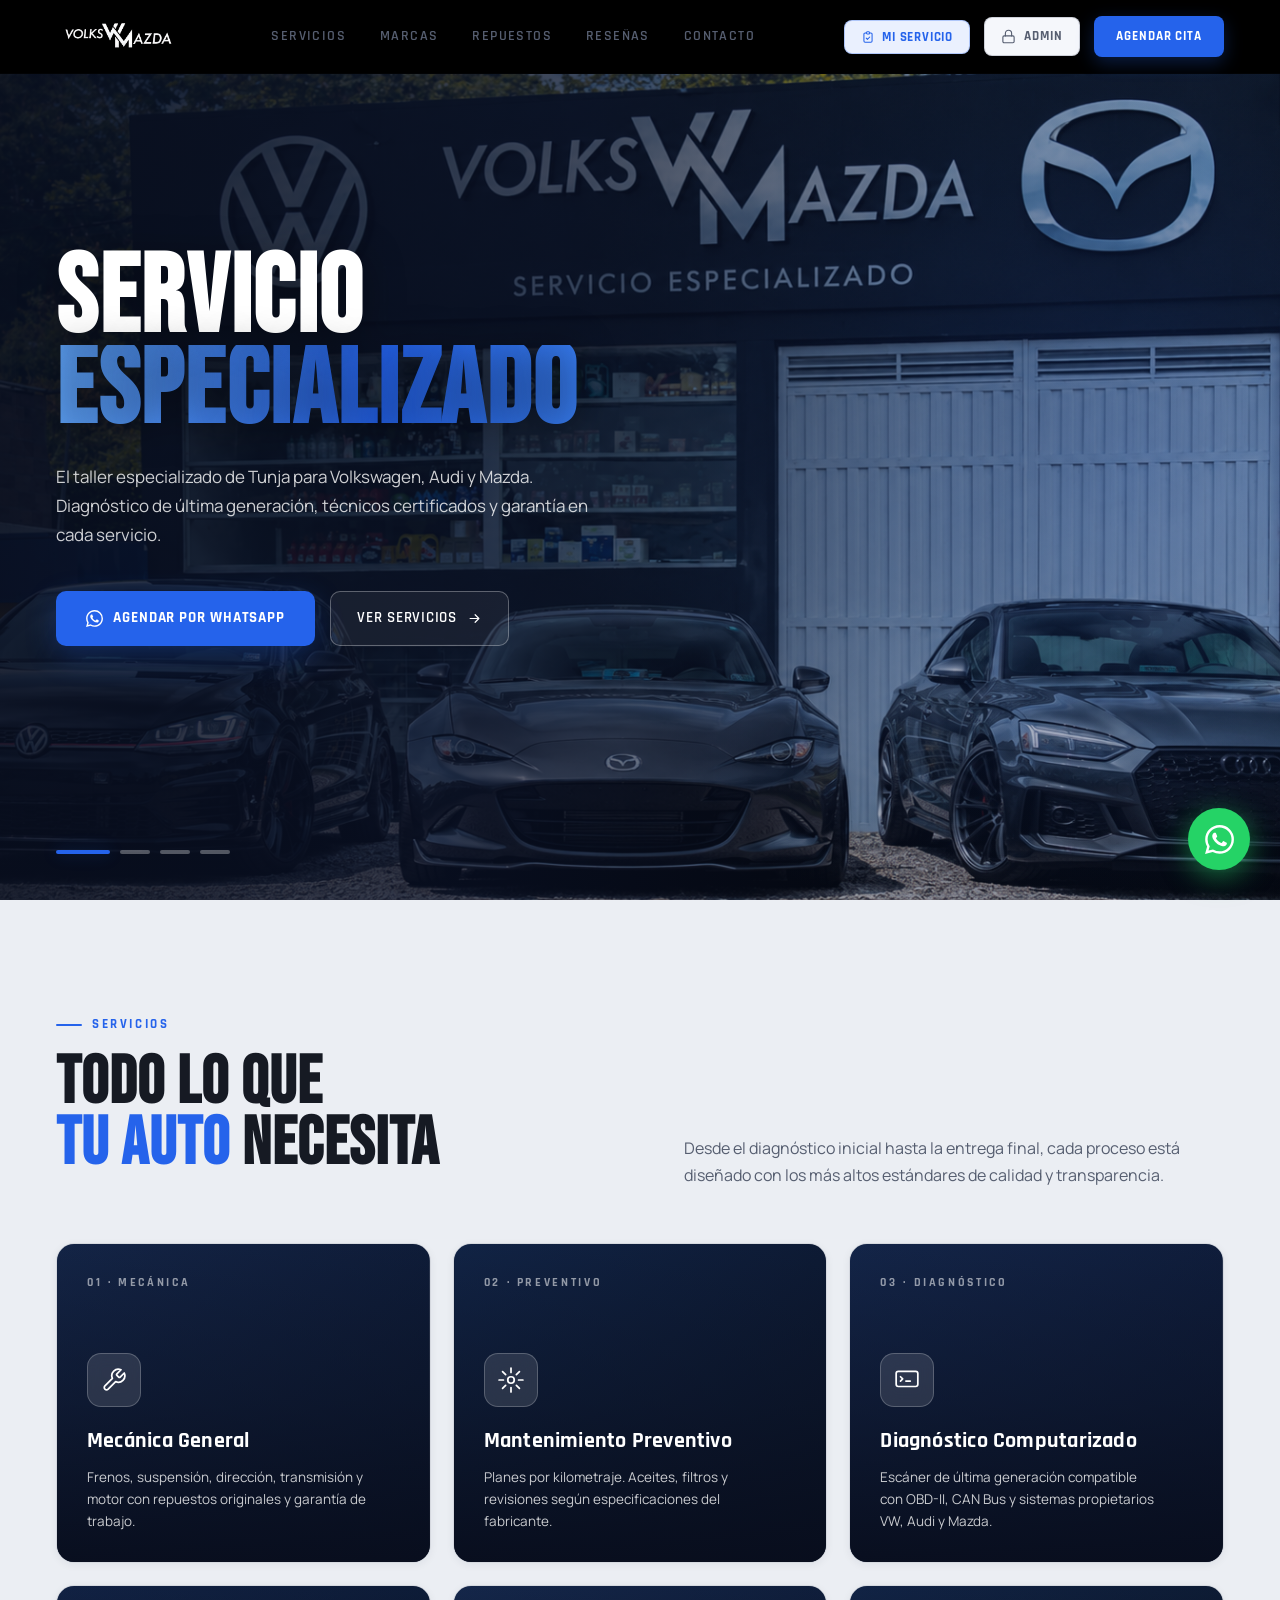
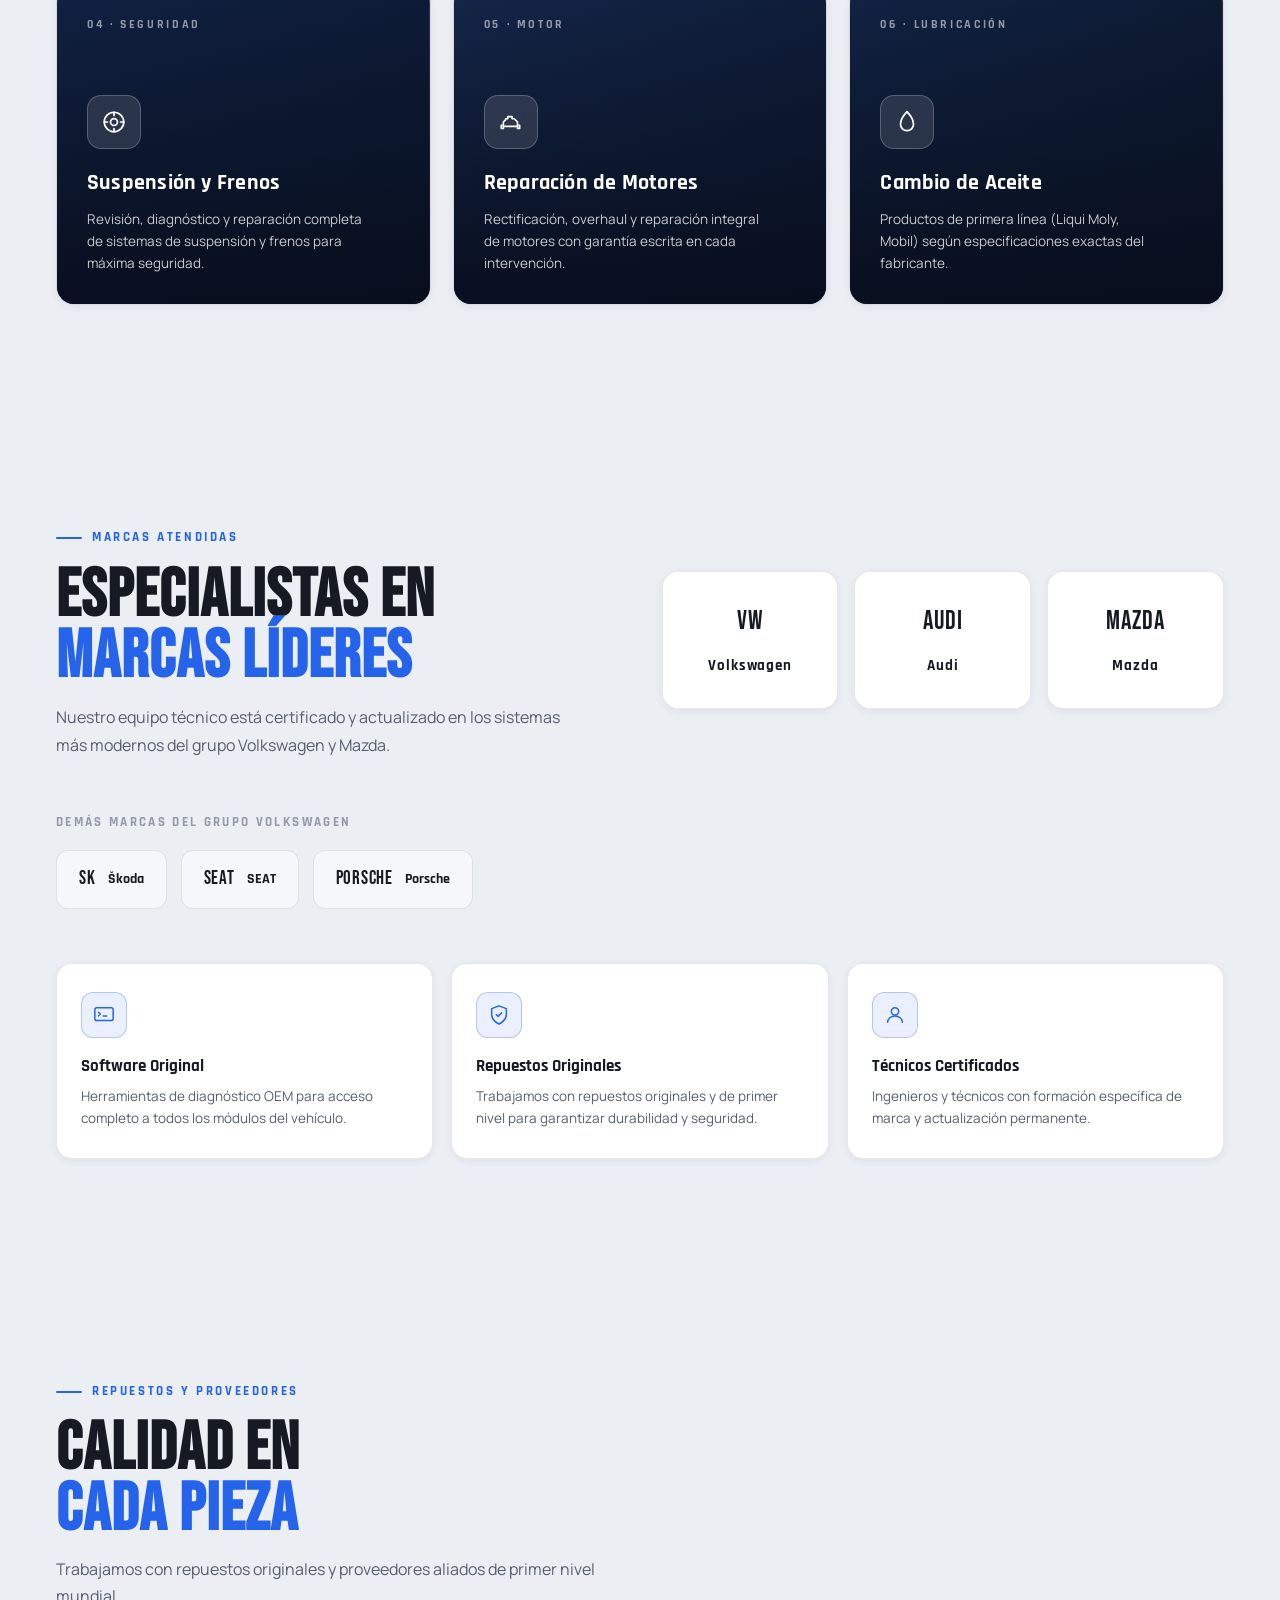
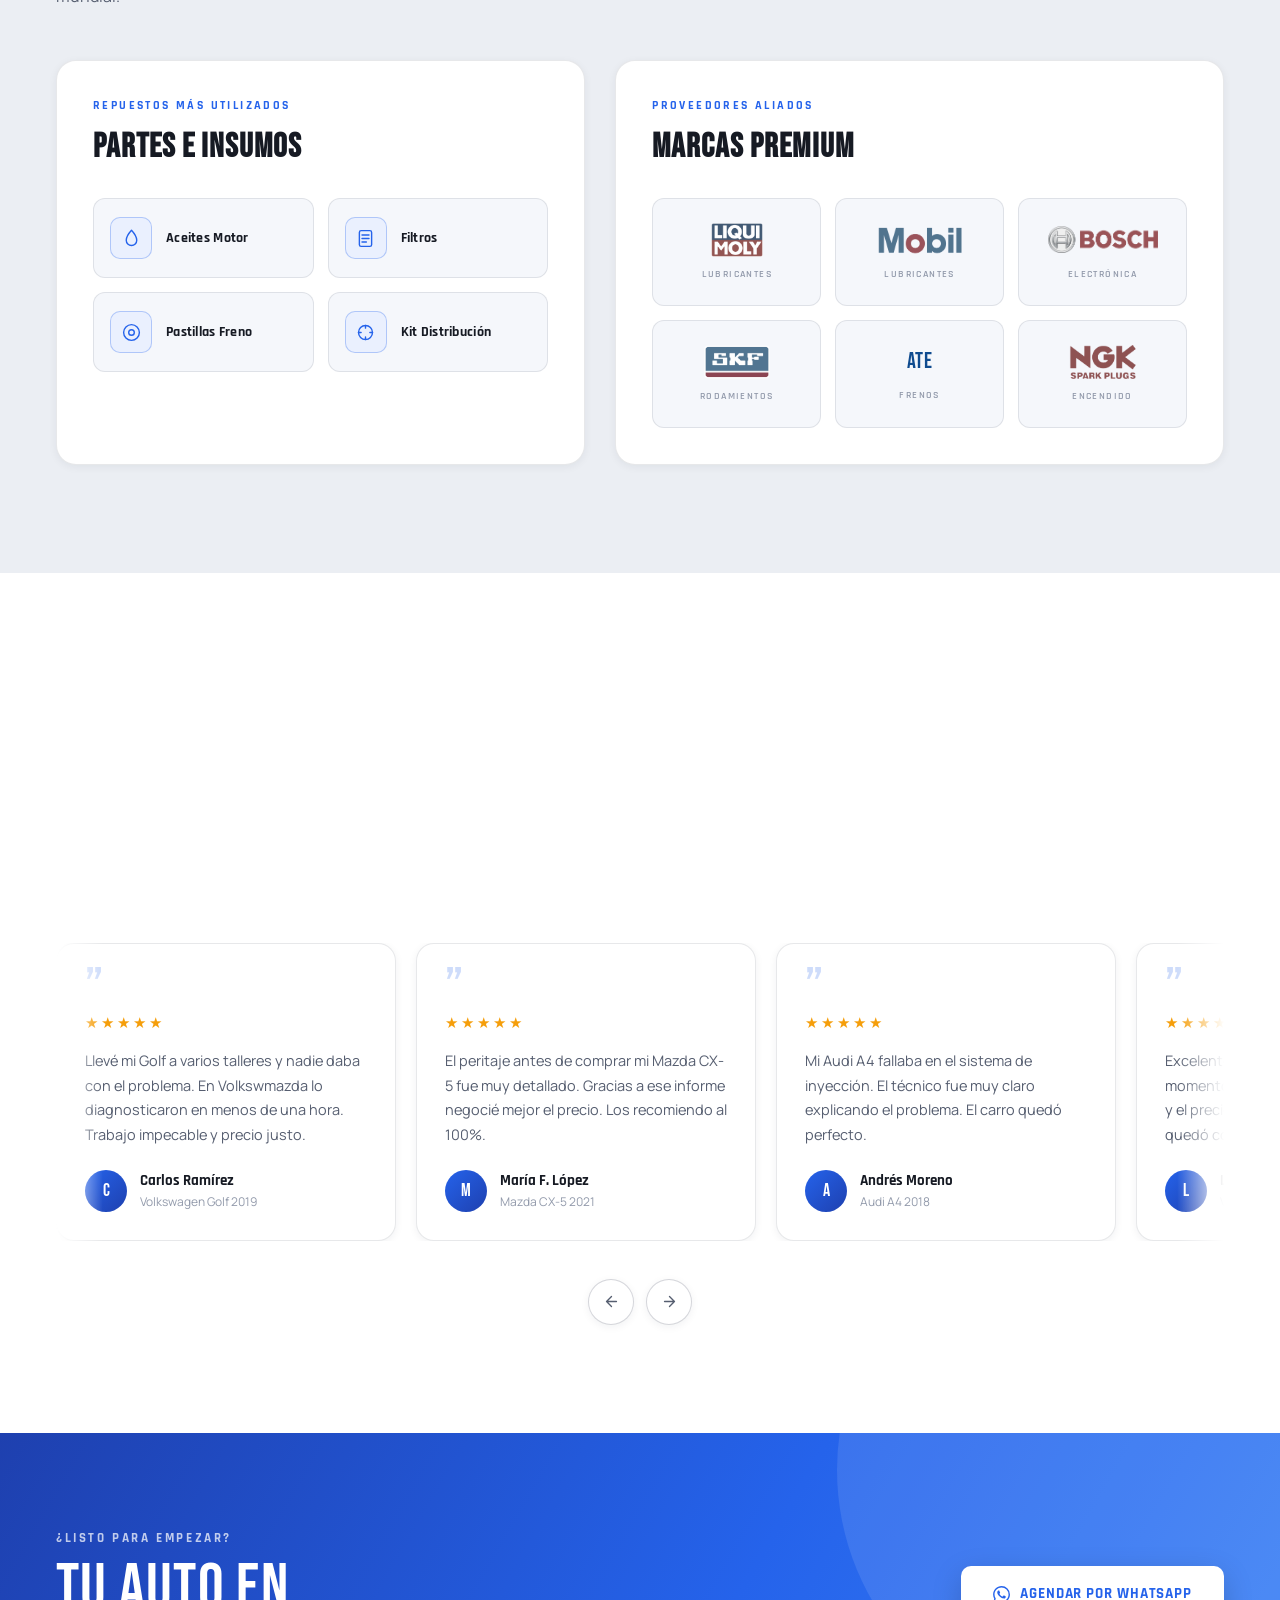
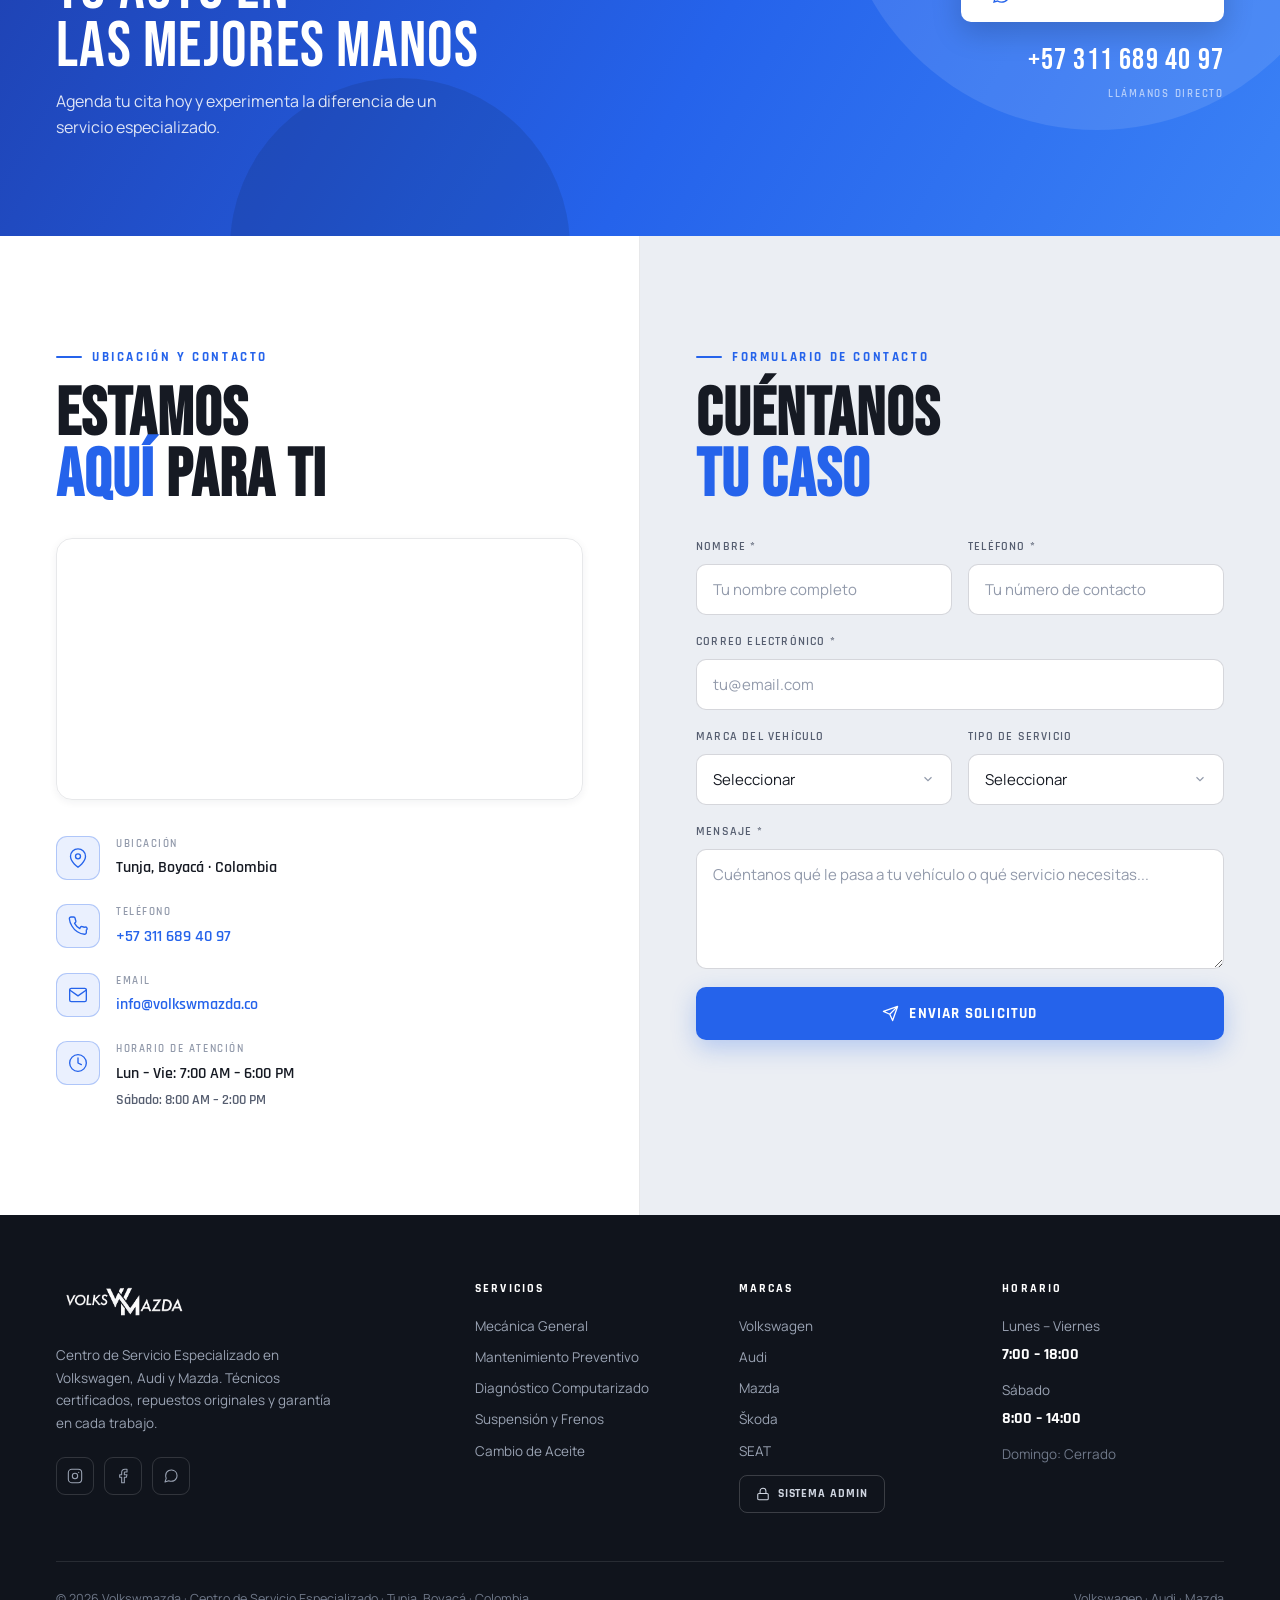
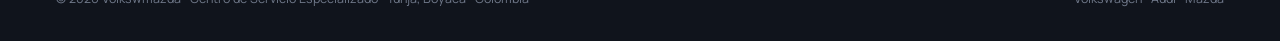
==== commit 7a986aed: "Add files via upload" ====
--- a/index.html
+++ b/index.html
@@ -196,7 +196,6 @@
 .brand-pill:hover .brand-logo{filter:grayscale(0%);transform:scale(1.06)}
 .brand-logo-fallback{font-family:var(--f1);font-size:26px;letter-spacing:.04em;color:var(--t1)}
 .brand-pill-name{font-family:var(--f2);font-size:15px;font-weight:700;letter-spacing:.06em;color:var(--t1)}
-.brand-pill-lbl{font-family:var(--f3);font-size:11px;color:var(--t3);text-align:center;line-height:1.5}
 .brands-secondary{margin:36px 0 54px}
 .brands-secondary-title{font-family:var(--f2);font-size:13px;font-weight:700;letter-spacing:.18em;color:var(--t3);text-transform:uppercase;margin-bottom:18px}
 .brands-row{display:flex;gap:14px;flex-wrap:wrap}
@@ -320,6 +319,228 @@
 @media(max-width:768px){
   .back-top{bottom:94px;right:18px;width:42px;height:42px}
 }
+/* ============ TRACKING NAV BUTTON ============ */
+.nav-track{
+  display:inline-flex;align-items:center;gap:7px;
+  padding:8px 16px;border-radius:8px;
+  border:1.5px solid var(--acc-border);
+  background:var(--acc-soft);color:var(--acc);
+  font-family:var(--f2);font-size:13px;font-weight:700;
+  letter-spacing:.06em;text-transform:uppercase;
+  cursor:pointer;transition:all .2s;white-space:nowrap;
+}
+.nav-track:hover{background:var(--acc);color:#fff;border-color:var(--acc);box-shadow:0 6px 18px var(--acc-glow)}
+.mob-track{
+  display:inline-flex;align-items:center;gap:10px;
+  padding:12px 24px;border-radius:10px;
+  border:1.5px solid var(--acc-border);
+  background:var(--acc-soft);color:var(--acc);
+  font-family:var(--f2);font-size:15px;font-weight:700;
+  letter-spacing:.05em;cursor:pointer;transition:all .2s;
+  margin-top:8px;
+}
+.mob-track:hover{background:var(--acc);color:#fff}
+@media(max-width:768px){.nav-track{display:none}}
+
+/* ── SweetAlert2 overrides ── */
+.swal-track-popup{border-radius:20px!important;padding:0!important;overflow:hidden!important;max-width:500px!important;width:94vw!important;font-family:'DM Sans',sans-serif!important}
+.swal-track-html{padding:0!important;margin:0!important}
+.swal2-popup.swal-track-popup{padding:0!important}
+.swal2-html-container{padding:0!important;margin:0!important;overflow:visible!important}
+.swal2-close{
+  width:36px!important;height:36px!important;
+  border-radius:50%!important;
+  background:rgba(22,26,35,.08)!important;
+  color:#565E70!important;
+  font-size:20px!important;font-weight:400!important;
+  top:12px!important;right:12px!important;
+  display:flex!important;align-items:center!important;justify-content:center!important;
+  transition:background .2s,color .2s!important;
+  z-index:10!important;line-height:1!important;
+}
+.swal2-close:hover{background:rgba(220,38,38,.1)!important;color:#DC2626!important}
+/* Cuando está sobre el header oscuro del resultado */
+.swal-track-popup .swal2-close{
+  background:rgba(255,255,255,.15)!important;
+  color:rgba(255,255,255,.8)!important;
+}
+.swal-track-popup .swal2-close:hover{background:rgba(255,255,255,.25)!important;color:#fff!important}
+
+/* ── Formulario de consulta ── */
+.tq-wrap{padding:36px 32px 28px}
+.tq-hero{display:flex;align-items:center;gap:18px;margin-bottom:24px}
+.tq-icon{
+  width:56px;height:56px;border-radius:16px;flex-shrink:0;
+  background:linear-gradient(135deg,#1E40AF,#2563EB);
+  display:flex;align-items:center;justify-content:center;
+  box-shadow:0 8px 24px rgba(37,99,235,.3);
+}
+.tq-head{text-align:left}
+.tq-title{font-family:'DM Serif Display',serif;font-size:22px;color:#161A23;margin-bottom:3px;line-height:1.2}
+.tq-sub{font-size:13px;color:#565E70;line-height:1.5}
+.tq-fields{display:flex;flex-direction:column;gap:14px;margin-bottom:22px}
+.tq-field label{display:block;font-size:11px;font-weight:700;letter-spacing:.09em;color:#929AAB;text-transform:uppercase;margin-bottom:6px}
+.tq-field input{
+  width:100%;box-sizing:border-box;padding:13px 16px;
+  border-radius:10px;border:1.5px solid #E2E6EE;
+  background:#F8FAFC;
+  font-family:'DM Sans',sans-serif;font-size:16px;font-weight:600;
+  color:#161A23;outline:none;
+  transition:border-color .2s,box-shadow .2s,background .2s;
+  letter-spacing:.04em;
+}
+.tq-field input:focus{border-color:#2563EB;box-shadow:0 0 0 3px rgba(37,99,235,.1);background:#fff}
+.tq-field input.err{border-color:#DC2626;box-shadow:0 0 0 3px rgba(220,38,38,.08)}
+.tq-btn{
+  width:100%;padding:15px;border-radius:12px;border:none;cursor:pointer;
+  background:linear-gradient(135deg,#1E40AF,#2563EB);
+  color:#fff;font-family:'DM Sans',sans-serif;font-size:14px;font-weight:700;
+  letter-spacing:.07em;text-transform:uppercase;
+  box-shadow:0 6px 20px rgba(37,99,235,.35);
+  transition:transform .15s,box-shadow .15s;
+  display:flex;align-items:center;justify-content:center;gap:8px;
+}
+.tq-btn:hover{transform:translateY(-1px);box-shadow:0 10px 28px rgba(37,99,235,.45)}
+.tq-btn:disabled{opacity:.6;cursor:not-allowed;transform:none}
+.tq-err{margin-top:12px;padding:11px 15px;border-radius:9px;background:rgba(220,38,38,.06);border:1px solid rgba(220,38,38,.18);font-size:13px;color:#B91C1C;font-weight:500;display:none;text-align:left}
+.tq-rate-warn{margin-top:12px;padding:11px 15px;border-radius:9px;background:rgba(245,158,11,.07);border:1px solid rgba(245,158,11,.22);font-size:13px;color:#92400E;font-weight:500;display:none;text-align:left}
+
+/* ── Panel resultado ── */
+.tr-wrap{font-family:'DM Sans',sans-serif}
+.tr-header{
+  padding:28px 28px 22px;
+  background:linear-gradient(135deg,#0D1B3E 0%,#1E3A8A 100%);
+  position:relative;overflow:hidden;
+}
+.tr-header::before{
+  content:'';position:absolute;top:-40px;right:-40px;
+  width:180px;height:180px;border-radius:50%;
+  background:rgba(255,255,255,.04);
+}
+.tr-header::after{
+  content:'';position:absolute;bottom:-60px;left:-20px;
+  width:140px;height:140px;border-radius:50%;
+  background:rgba(37,99,235,.15);
+}
+.tr-header-inner{position:relative;z-index:1}
+.tr-header-top{display:flex;align-items:flex-start;gap:16px;margin-bottom:18px}
+.tr-car-ico{
+  width:52px;height:52px;border-radius:14px;flex-shrink:0;
+  background:rgba(255,255,255,.1);border:1px solid rgba(255,255,255,.15);
+  display:flex;align-items:center;justify-content:center;
+}
+.tr-plate{font-size:22px;font-weight:800;color:#fff;letter-spacing:.1em;line-height:1}
+.tr-tipo{font-size:12px;color:rgba(255,255,255,.5);margin-top:4px;font-weight:500}
+.tr-status-badge{
+  display:inline-flex;align-items:center;gap:7px;
+  padding:7px 16px;border-radius:20px;
+  font-size:11.5px;font-weight:700;letter-spacing:.06em;text-transform:uppercase;
+}
+.tr-status-badge .dot{width:7px;height:7px;border-radius:50%;animation:badgePulse 2s ease-in-out infinite}
+@keyframes badgePulse{0%,100%{opacity:1}50%{opacity:.5}}
+.badge-recibido{background:rgba(37,99,235,.25);color:#93C5FD;border:1px solid rgba(37,99,235,.4)}
+.badge-inspeccion{background:rgba(245,158,11,.25);color:#FCD34D;border:1px solid rgba(245,158,11,.4)}
+.badge-finalizado{background:rgba(22,163,74,.25);color:#86EFAC;border:1px solid rgba(22,163,74,.4);animation:none}
+.badge-finalizado .dot{animation:none}
+
+/* ── Timeline ── */
+.tr-timeline{padding:26px 28px 12px;background:#fff}
+.tr-tl-title{font-size:10.5px;font-weight:700;letter-spacing:.12em;color:#929AAB;text-transform:uppercase;margin-bottom:22px;display:flex;align-items:center;gap:8px}
+.tr-tl-title::after{content:'';flex:1;height:1px;background:#E2E6EE}
+.tl-list{display:flex;flex-direction:column}
+.tl-item{display:flex;gap:16px;align-items:flex-start}
+.tl-left{display:flex;flex-direction:column;align-items:center;flex-shrink:0;width:38px}
+.tl-dot{width:38px;height:38px;border-radius:50%;flex-shrink:0;display:flex;align-items:center;justify-content:center;border:2px solid #E2E6EE;background:#F8FAFC;z-index:1;transition:all .3s}
+.tl-item.pending .tl-dot{border-color:#E2E6EE;background:#F8FAFC}
+.tl-item.done .tl-dot{background:#2563EB;border-color:#2563EB;box-shadow:0 4px 14px rgba(37,99,235,.28)}
+.tl-item.done-green .tl-dot{background:#16a34a;border-color:#16a34a;box-shadow:0 4px 14px rgba(22,163,74,.28)}
+.tl-item.active .tl-dot{border-color:#F59E0B;background:#fff;box-shadow:0 0 0 4px rgba(245,158,11,.12),0 4px 14px rgba(245,158,11,.2);animation:tlPulse 2s ease-in-out infinite}
+@keyframes tlPulse{0%,100%{box-shadow:0 0 0 4px rgba(245,158,11,.12)}50%{box-shadow:0 0 0 8px rgba(245,158,11,.06)}}
+.tl-line{width:2px;flex:1;min-height:24px;margin:3px 0;border-radius:2px;background:#E2E6EE}
+.tl-line.blue{background:linear-gradient(180deg,#2563EB,#93C5FD)}
+.tl-line.green{background:linear-gradient(180deg,#16a34a,#86EFAC)}
+.tl-line.amber{background:linear-gradient(180deg,#F59E0B,#E2E6EE)}
+.tl-content{flex:1;padding-top:8px;padding-bottom:22px;text-align:left}
+.tl-item:last-child .tl-content{padding-bottom:0}
+.tl-step-name{font-size:14px;font-weight:700;color:#161A23;margin-bottom:4px}
+.tl-item.pending .tl-step-name{color:#C3C8D4}
+.tl-datetime{font-size:12.5px;font-weight:600}
+.tl-datetime.blue{color:#2563EB}
+.tl-datetime.amber{color:#D97706}
+.tl-datetime.green{color:#16a34a}
+.tl-pending-txt{font-size:12px;color:#D1D5DB;font-style:italic}
+
+.tr-footer{
+  padding:16px 28px 22px;background:#F8FAFC;
+  border-top:1px solid #E2E6EE;
+  display:flex;align-items:center;justify-content:space-between;gap:12px;flex-wrap:wrap;
+}
+.tr-footer-note{font-size:11.5px;color:#9CA3AF;flex:1;line-height:1.4}
+.tr-back-btn{
+  padding:9px 18px;border-radius:9px;border:1.5px solid #E2E6EE;
+  background:#fff;cursor:pointer;font-family:'DM Sans',sans-serif;
+  font-size:13px;font-weight:600;color:#565E70;transition:all .15s;white-space:nowrap;
+}
+.tr-back-btn:hover{border-color:#2563EB;color:#2563EB;background:#EAF0FE}
+
+  position:fixed;bottom:102px;left:30px;z-index:200;
+  display:flex;align-items:center;gap:10px;
+  padding:0 20px 0 6px;height:52px;
+  background:linear-gradient(135deg,#1E40AF,#2563EB);
+  border-radius:26px;border:none;cursor:pointer;
+  box-shadow:0 6px 24px rgba(37,99,235,.45);
+  color:#fff;font-family:var(--f2);font-size:13px;font-weight:700;
+  letter-spacing:.04em;white-space:nowrap;
+  transition:transform .2s,box-shadow .2s;
+}
+  0%,100%{box-shadow:0 6px 24px rgba(37,99,235,.45)}
+  50%{box-shadow:0 6px 32px rgba(37,99,235,.7),0 0 0 8px rgba(37,99,235,.08)}
+}
+/* ── SweetAlert2 overrides ── */
+.swal-track-popup{border-radius:20px!important;padding:0!important;overflow:hidden!important;max-width:480px!important;width:94vw!important}
+.swal-track-html{padding:0!important}
+/* ── Formulario de consulta ── */
+.tq-wrap{padding:32px 28px 24px;text-align:center}
+.tq-icon{width:60px;height:60px;border-radius:18px;background:linear-gradient(135deg,#1E40AF,#2563EB);display:flex;align-items:center;justify-content:center;margin:0 auto 16px;box-shadow:0 8px 24px rgba(37,99,235,.3)}
+.tq-title{font-family:'DM Sans',sans-serif;font-size:20px;font-weight:800;color:#161A23;margin-bottom:6px}
+.tq-sub{font-size:13px;color:#565E70;margin-bottom:24px;line-height:1.5}
+.tq-fields{display:flex;flex-direction:column;gap:12px;text-align:left;margin-bottom:20px}
+.tq-field label{display:block;font-size:11px;font-weight:700;letter-spacing:.08em;color:#929AAB;text-transform:uppercase;margin-bottom:5px}
+.tq-field input{width:100%;box-sizing:border-box;padding:12px 14px;border-radius:10px;border:1.5px solid #E2E6EE;background:#F5F7FB;font-family:'DM Sans',sans-serif;font-size:15px;font-weight:600;color:#161A23;outline:none;transition:border-color .2s,box-shadow .2s;text-transform:uppercase;letter-spacing:.06em}
+.tq-field input:focus{border-color:#2563EB;box-shadow:0 0 0 3px rgba(37,99,235,.12);background:#fff}
+.tq-field input.err{border-color:#DC2626;box-shadow:0 0 0 3px rgba(220,38,38,.1)}
+.tq-btn{width:100%;padding:14px;border-radius:12px;border:none;cursor:pointer;background:linear-gradient(135deg,#1E40AF,#2563EB);color:#fff;font-family:'DM Sans',sans-serif;font-size:14px;font-weight:700;letter-spacing:.06em;text-transform:uppercase;box-shadow:0 6px 18px rgba(37,99,235,.35);transition:transform .15s,box-shadow .15s;display:flex;align-items:center;justify-content:center;gap:8px}
+.tq-btn:hover{transform:translateY(-1px);box-shadow:0 10px 26px rgba(37,99,235,.45)}
+.tq-btn:disabled{opacity:.6;cursor:not-allowed;transform:none}
+.tq-err{margin-top:10px;padding:10px 14px;border-radius:8px;background:rgba(220,38,38,.08);border:1px solid rgba(220,38,38,.2);font-size:12.5px;color:#B91C1C;font-weight:500;display:none}
+.tq-rate-warn{margin-top:10px;padding:10px 14px;border-radius:8px;background:rgba(245,158,11,.08);border:1px solid rgba(245,158,11,.25);font-size:12.5px;color:#92400E;font-weight:500;display:none}
+/* ── Panel resultado ── */
+.tr-wrap{padding:0 0 8px}
+.tr-header{margin-top:-20px;padding:24px 24px 20px;background:linear-gradient(135deg,#0F172A,#1E3A8A);color:#fff}
+.tr-header-top{display:flex;align-items:center;gap:14px;margin-bottom:16px}
+.tr-plate{font-size:22px;font-weight:400;letter-spacing:.08em;color:#fff}
+.tr-tipo{font-size:12px;color:rgba(255,255,255,.55);margin-top:2px;font-family:'DM Sans',sans-serif}
+.tr-status-badge{display:inline-flex;align-items:center;gap:7px;padding:6px 14px;border-radius:20px;font-size:12px;font-weight:700;font-family:'DM Sans',sans-serif;letter-spacing:.04em}
+.tr-status-badge .dot{width:6px;height:6px;border-radius:50%}
+.badge-recibido{background:rgba(37,99,235,.2);color:#93C5FD;border:1px solid rgba(37,99,235,.35)}
+.badge-inspeccion{background:rgba(245,158,11,.2);color:#FCD34D;border:1px solid rgba(245,158,11,.35)}
+.badge-finalizado{background:rgba(22,163,74,.2);color:#86EFAC;border:1px solid rgba(22,163,74,.35)}
+/* ── Timeline ── */
+.tr-timeline{padding:24px 24px 8px}
+.tl-item.done-green .tl-dot{background:#16a34a;border-color:#16a34a;box-shadow:0 4px 12px rgba(22,163,74,.3)}
+.tl-item.done-green:not(:last-child)::after{background:linear-gradient(180deg,#16a34a 0%,#E2E6EE 100%)}
+@keyframes tlPulse{0%,100%{box-shadow:0 0 0 4px rgba(245,158,11,.15)}50%{box-shadow:0 0 0 8px rgba(245,158,11,.08)}}
+.tl-content{flex:1;padding-top:6px}
+.tl-step-name{font-family:'DM Sans',sans-serif;font-size:14px;font-weight:700;color:#161A23;margin-bottom:3px}
+.tl-step-name.pending{color:#929AAB}
+.tl-datetime{font-size:12px;color:#2563EB;font-weight:600;font-family:'DM Sans',sans-serif}
+.tl-datetime.green{color:#16a34a}
+.tl-pending-txt{font-size:12px;color:#C3C8D4;font-style:italic}
+.tr-footer{padding:16px 24px 20px;border-top:1px solid #E2E6EE;display:flex;align-items:center;justify-content:space-between;gap:12px;flex-wrap:wrap}
+.tr-footer-note{font-size:11.5px;color:#929AAB;flex:1}
+.tr-back-btn{padding:9px 18px;border-radius:9px;border:1.5px solid #E2E6EE;background:#fff;cursor:pointer;font-family:'DM Sans',sans-serif;font-size:13px;font-weight:600;color:#565E70;transition:all .15s}
+.tr-back-btn:hover{border-color:#2563EB;color:#2563EB}
+/* ============ WHATSAPP FLOAT ============ */
 .wa-float{position:fixed;bottom:30px;right:30px;z-index:200;width:62px;height:62px;border-radius:50%;background:#25D366;color:#fff;display:flex;align-items:center;justify-content:center;box-shadow:0 6px 28px rgba(37,211,102,.5);transition:all .3s;animation:waPulse 3s ease-in-out infinite}
 .wa-float:hover{transform:scale(1.1)}
 @keyframes waPulse{0%,100%{box-shadow:0 6px 28px rgba(37,211,102,.5)}50%{box-shadow:0 6px 46px rgba(37,211,102,.85)}}
@@ -403,6 +624,11 @@
   .footer-brand-desc{max-width:100%}
 }
 </style>
+<!-- Firebase SDK (punto único de declaración para toda la app pública) -->
+<script src="https://www.gstatic.com/firebasejs/9.23.0/firebase-app-compat.js"></script>
+<script src="https://www.gstatic.com/firebasejs/9.23.0/firebase-database-compat.js"></script>
+<!-- SweetAlert2 para modales pro -->
+<script src="https://cdn.jsdelivr.net/npm/sweetalert2@11"></script>
 </head>
 <body>
 
@@ -420,6 +646,10 @@
     <a href="#contact">Contacto</a>
   </div>
   <div class="nav-right">
+    <button class="nav-track" onclick="abrirConsultaServicio()" title="Consultar estado de tu servicio">
+      <svg width="14" height="14" viewBox="0 0 24 24" fill="none"><path d="M9 5H7a2 2 0 0 0-2 2v12a2 2 0 0 0 2 2h10a2 2 0 0 0 2-2V7a2 2 0 0 0-2-2h-2M9 5a2 2 0 0 0 2 2h2a2 2 0 0 0 2-2M9 5a2 2 0 0 1 2-2h2a2 2 0 0 1 2 2m-6 9 2 2 4-4" stroke="currentColor" stroke-width="1.8" stroke-linecap="round" stroke-linejoin="round"/></svg>
+      Mi Servicio
+    </button>
     <a href="Login.html" class="nav-admin" title="Sistema administrativo">
       <svg viewBox="0 0 24 24" fill="none"><rect x="3" y="11" width="18" height="11" rx="2" stroke="currentColor" stroke-width="1.8"/><path d="M7 11V7a5 5 0 0 1 10 0v4" stroke="currentColor" stroke-width="1.8" stroke-linecap="round"/></svg>
       Admin
@@ -439,6 +669,10 @@
   <a href="#partes" onclick="toggleMenu()">Repuestos</a>
   <a href="#testimonials" onclick="toggleMenu()">Reseñas</a>
   <a href="#contact" onclick="toggleMenu()">Contacto</a>
+  <button class="mob-track" onclick="toggleMenu();abrirConsultaServicio()">
+    <svg width="18" height="18" viewBox="0 0 24 24" fill="none"><path d="M9 5H7a2 2 0 0 0-2 2v12a2 2 0 0 0 2 2h10a2 2 0 0 0 2-2V7a2 2 0 0 0-2-2h-2M9 5a2 2 0 0 0 2 2h2a2 2 0 0 0 2-2M9 5a2 2 0 0 1 2-2h2a2 2 0 0 1 2 2m-6 9 2 2 4-4" stroke="currentColor" stroke-width="1.8" stroke-linecap="round" stroke-linejoin="round"/></svg>
+    Consultar mi servicio
+  </button>
   <a href="Login.html" class="nav-admin">
     <svg viewBox="0 0 24 24" fill="none"><rect x="3" y="11" width="18" height="11" rx="2" stroke="currentColor" stroke-width="1.8"/><path d="M7 11V7a5 5 0 0 1 10 0v4" stroke="currentColor" stroke-width="1.8" stroke-linecap="round"/></svg>
     Sistema Admin
@@ -539,19 +773,16 @@
         <img class="brand-logo" src="https://cdn.simpleicons.org/volkswagen/151F2E" alt="Volkswagen" onerror="this.style.display='none';this.nextElementSibling.style.display='block'"/>
         <div class="brand-logo-fallback" style="display:none">VW</div>
         <div class="brand-pill-name">Volkswagen</div>
-        <div class="brand-pill-lbl">Golf · Jetta · Tiguan<br/>Polo · Touareg</div>
       </div>
       <div class="brand-pill reveal reveal-delay-1">
         <img class="brand-logo" src="https://cdn.simpleicons.org/audi/151F2E" alt="Audi" onerror="this.style.display='none';this.nextElementSibling.style.display='block'"/>
         <div class="brand-logo-fallback" style="display:none">AUDI</div>
         <div class="brand-pill-name">Audi</div>
-        <div class="brand-pill-lbl">A3 · A4 · A5 · A6<br/>Q3 · Q5 · Q7</div>
       </div>
       <div class="brand-pill reveal reveal-delay-2">
         <img class="brand-logo" src="https://cdn.simpleicons.org/mazda/151F2E" alt="Mazda" onerror="this.style.display='none';this.nextElementSibling.style.display='block'"/>
         <div class="brand-logo-fallback" style="display:none">MAZDA</div>
         <div class="brand-pill-name">Mazda</div>
-        <div class="brand-pill-lbl">Mazda 2 · 3 · 6<br/>CX-3 · CX-5 · CX-9</div>
       </div>
     </div>
   </div>
@@ -631,31 +862,33 @@
       <h3>Marcas Premium</h3>
       <div class="prov-grid">
         <div class="prov-item">
-          <img class="prov-logo-img" src="https://cdn.simpleicons.org/liquimoly" alt="Liqui Moly" onerror="this.style.display='none';this.nextElementSibling.style.display='block'"/>
+          <img class="prov-logo-img" src="./Assets/lm.png" alt="Liqui Moly" onerror="this.style.display='none';this.nextElementSibling.style.display='block'"/>
           <div class="prov-logo-fallback" style="display:none;color:var(--red)">Liqui&nbsp;Moly</div>
           <div class="prov-cat">Lubricantes</div>
         </div>
         <div class="prov-item">
-          <img class="prov-logo-img" src="https://cdn.simpleicons.org/exxonmobil" alt="Mobil" onerror="this.style.display='none';this.nextElementSibling.style.display='block'"/>
+          <img class="prov-logo-img" src="./Assets/mb.png" alt="Mobil" onerror="this.style.display='none';this.nextElementSibling.style.display='block'"/>
           <div class="prov-logo-fallback" style="display:none;color:#E2231A">Mobil</div>
           <div class="prov-cat">Lubricantes</div>
         </div>
         <div class="prov-item">
-          <img class="prov-logo-img" src="https://cdn.simpleicons.org/bosch" alt="Bosch" onerror="this.style.display='none';this.nextElementSibling.style.display='block'"/>
+          <img class="prov-logo-img" src="./Assets/bsc.png" alt="Bosch" onerror="this.style.display='none';this.nextElementSibling.style.display='block'"/>
           <div class="prov-logo-fallback" style="display:none;color:#EA0016">BOSCH</div>
           <div class="prov-cat">Electrónica</div>
         </div>
         <div class="prov-item">
-          <img class="prov-logo-img" src="https://cdn.simpleicons.org/skf" alt="SKF" onerror="this.style.display='none';this.nextElementSibling.style.display='block'"/>
+          <img class="prov-logo-img" src="./Assets/skf.png" alt="SKF" onerror="this.style.display='none';this.nextElementSibling.style.display='block'"/>
           <div class="prov-logo-fallback" style="display:none;color:#0F4B8F">SKF</div>
           <div class="prov-cat">Rodamientos</div>
         </div>
         <div class="prov-item">
-          <div class="prov-logo-fallback" style="color:#003DA5">ATE</div>
+		  <img class="prov-logo-img" src="./Assets/ate.png" alt="ATE" onerror="this.style.display='none';this.nextElementSibling.style.display='block'"/>
+          <div class="prov-logo-fallback"  style="display:none;color:#0F4B8F">ATE</div>
           <div class="prov-cat">Frenos</div>
         </div>
         <div class="prov-item">
-          <div class="prov-logo-fallback" style="color:#C8102E">NGK</div>
+		  <img class="prov-logo-img" src="./Assets/ngk.png" alt="NGK" onerror="this.style.display='none';this.nextElementSibling.style.display='block'"/>
+          <div class="prov-logo-fallback"  style="display:none;color:#0F4B8F">NGK</div>
           <div class="prov-cat">Encendido</div>
         </div>
       </div>
@@ -950,7 +1183,7 @@
   current = (n + slides.length) % slides.length;
   slides[current].classList.add('active');
   dots[current].classList.add('active');
-  document.getElementById('slideLabel').textContent = slideLabels[current];
+  const lbl = document.getElementById('slideLabel'); if(lbl) lbl.textContent = slideLabels[current];
   resetHeroTimer();
 }
 function nextSlide(){ goToSlide(current + 1); }
@@ -1017,5 +1250,316 @@
   <svg width="18" height="18" viewBox="0 0 24 24" fill="none"><path d="M12 19V5M5 12l7-7 7 7" stroke="currentColor" stroke-width="2.2" stroke-linecap="round" stroke-linejoin="round"/></svg>
 </button>
 
+<!-- ===== FIREBASE + MÓDULO CONSULTA SERVICIO ===== -->
+<script>
+/* ── Firebase config (único punto de declaración) ──────────────────── */
+function _initTrackDb(){
+  try{
+    const cfg = {
+      apiKey:"AIzaSyBtwmqZqZ2Hj1Xt5ogIaTqEZJXd3vKVMig",
+      authDomain:"volkswmazda-ad26d.firebaseapp.com",
+      databaseURL:"https://volkswmazda-ad26d-default-rtdb.europe-west1.firebasedatabase.app",
+      projectId:"volkswmazda-ad26d",
+      storageBucket:"volkswmazda-ad26d.firebasestorage.app",
+      messagingSenderId:"178846757029",
+      appId:"1:178846757029:web:4d54fee13233950c8c5d4c"
+    };
+    if(typeof firebase === 'undefined') return false;
+    if(!firebase.apps || !firebase.apps.length) firebase.initializeApp(cfg);
+    window._trackDb = firebase.database();
+    return true;
+  } catch(e){ return false; }
+}
+// Intentar init inmediatamente; si falla, reintentar al cargar la página
+if(!_initTrackDb()){
+  window.addEventListener('load', _initTrackDb);
+}
+
+/* ── Rate limiter ────────────────────────────────────────────────────── */
+const RATE_KEY = 'vmz_track_attempts';
+const RATE_LOCK = 'vmz_track_lock';
+const MAX_ATTEMPTS = 3;
+const LOCK_MS = 2 * 60 * 1000; // 2 minutos
+
+function getRateState(){
+  const lock = localStorage.getItem(RATE_LOCK);
+  if(lock && Date.now() < parseInt(lock)){
+    const secs = Math.ceil((parseInt(lock) - Date.now()) / 1000);
+    return { blocked: true, secs };
+  }
+  const attempts = parseInt(localStorage.getItem(RATE_KEY)||'0');
+  return { blocked: false, attempts };
+}
+function registerAttempt(){
+  const st = getRateState();
+  if(st.blocked) return;
+  const attempts = (st.attempts||0) + 1;
+  localStorage.setItem(RATE_KEY, attempts);
+  if(attempts >= MAX_ATTEMPTS){
+    localStorage.setItem(RATE_LOCK, Date.now() + LOCK_MS);
+    localStorage.removeItem(RATE_KEY);
+  }
+}
+function resetRate(){ localStorage.removeItem(RATE_KEY); localStorage.removeItem(RATE_LOCK); }
+
+/* ── Helpers de fecha ────────────────────────────────────────────────── */
+function fmtDT(iso){
+  if(!iso) return null;
+  const d = new Date(iso);
+  return {
+    date: d.toLocaleDateString('es-CO',{weekday:'long',day:'2-digit',month:'long',year:'numeric'}),
+    time: d.toLocaleTimeString('es-CO',{hour:'2-digit',minute:'2-digit',hour12:true})
+  };
+}
+function fmtInspDate(date, time){
+  // date: "jun 1, 2026"  time: "2:27 p.m."
+  if(!date) return null;
+  return { date, time: time||'' };
+}
+
+/* ── HTML del formulario ─────────────────────────────────────────────── */
+function htmlFormulario(rateWarn){
+  return `
+  <div class="tq-wrap">
+    <div class="tq-hero">
+      <div class="tq-icon">
+        <svg width="26" height="26" viewBox="0 0 24 24" fill="none">
+          <path d="M12 22s8-4 8-10V5l-8-3-8 3v7c0 6 8 10 8 10z" stroke="#fff" stroke-width="1.8" stroke-linecap="round" stroke-linejoin="round"/>
+          <path d="m9 12 2 2 4-4" stroke="#fff" stroke-width="1.8" stroke-linecap="round" stroke-linejoin="round"/>
+        </svg>
+      </div>
+      <div class="tq-head">
+        <div class="tq-title">Estado de tu servicio</div>
+        <div class="tq-sub">Ingresa la placa y cédula del propietario para consultar.</div>
+      </div>
+    </div>
+    <div class="tq-fields">
+      <div class="tq-field">
+        <label>Placa del vehículo</label>
+        <input id="tq-placa" placeholder="Ej. ABC123" maxlength="7" autocomplete="off" oninput="this.value=this.value.toUpperCase()"/>
+      </div>
+      <div class="tq-field">
+        <label>Cédula del propietario</label>
+        <input id="tq-cedula" placeholder="Tu número de cédula" maxlength="12" autocomplete="off" inputmode="numeric"/>
+      </div>
+    </div>
+    <button class="tq-btn" id="tq-submit-btn" onclick="consultarServicio()">
+      <svg width="16" height="16" viewBox="0 0 24 24" fill="none"><circle cx="11" cy="11" r="8" stroke="#fff" stroke-width="2"/><path d="m21 21-4.35-4.35" stroke="#fff" stroke-width="2" stroke-linecap="round"/></svg>
+      Consultar ahora
+    </button>
+    <div class="tq-err" id="tq-err"></div>
+    ${rateWarn ? `<div class="tq-rate-warn" style="display:block">⚠️ ${rateWarn}</div>` : ''}
+  </div>`;
+}
+
+/* ── HTML del resultado ──────────────────────────────────────────────── */
+function htmlResultado(s){
+  const status   = s.inspection?.status || 'Recibido';
+  const isInsp   = status === 'En Inspección';
+  const isFin    = status === 'Finalizado';
+  const badgeClass = isFin ? 'badge-finalizado' : isInsp ? 'badge-inspeccion' : 'badge-recibido';
+  const dotColor   = isFin ? '#86EFAC' : isInsp ? '#FCD34D' : '#93C5FD';
+
+  const recibido   = fmtInspDate(s.inspection?.date, s.inspection?.time);
+  const iniciado   = s.inspection?.startedAt  ? fmtDT(s.inspection.startedAt)  : null;
+  const finalizado = s.inspection?.finishedAt ? fmtDT(s.inspection.finishedAt) : null;
+
+  // Estado de cada paso
+  const p1 = 'done';                                         // siempre completado
+  const p2 = isFin ? 'done-green' : isInsp ? 'active' : 'pending';
+  const p3 = isFin ? 'done-green' : 'pending';
+
+  // Icono pro — escudo con check / llave / bandera
+  const icoShield = `<path d="M12 22s8-4 8-10V5l-8-3-8 3v7c0 6 8 10 8 10z" stroke="#fff" stroke-width="1.6" stroke-linecap="round" stroke-linejoin="round"/><path d="m9 12 2 2 4-4" stroke="#fff" stroke-width="1.8" stroke-linecap="round" stroke-linejoin="round"/>`;
+
+  function dotIcon(state){
+    if(state==='done' || state==='done-green')
+      return `<svg width="15" height="15" viewBox="0 0 24 24" fill="none"><path d="M20 6 9 17l-5-5" stroke="#fff" stroke-width="2.2" stroke-linecap="round" stroke-linejoin="round"/></svg>`;
+    if(state==='active')
+      return `<svg width="15" height="15" viewBox="0 0 24 24" fill="none"><path d="M14.7 6.3a1 1 0 0 0 0 1.4l1.6 1.6a1 1 0 0 0 1.4 0l3.77-3.77a6 6 0 0 1-7.94 7.94l-6.91 6.91a2.12 2.12 0 0 1-3-3l6.91-6.91a6 6 0 0 1 7.94-7.94l-3.76 3.76z" stroke="#F59E0B" stroke-width="1.6" stroke-linecap="round" stroke-linejoin="round"/></svg>`;
+    return `<svg width="12" height="12" viewBox="0 0 24 24" fill="none"><circle cx="12" cy="12" r="5" stroke="#D1D5DB" stroke-width="2"/></svg>`;
+  }
+
+  function tlItem(state, label, dt, amberLabel, isLast){
+    const isPending = state === 'pending';
+    let dateHtml = '';
+    if(dt){
+      const colorClass = state==='done-green' ? 'green' : state==='active' ? 'amber' : 'blue';
+      dateHtml = `<div class="tl-datetime ${colorClass}">${dt.date} · ${dt.time}</div>`;
+    } else if(state==='active'){
+      dateHtml = `<div class="tl-datetime amber">${amberLabel||'En proceso…'}</div>`;
+    } else {
+      dateHtml = `<div class="tl-pending-txt">Pendiente</div>`;
+    }
+    const lineColor = state==='done' ? 'blue' : state==='done-green' ? 'green' : state==='active' ? 'amber' : '';
+    const lineHtml = isLast ? '' : `<div class="tl-line ${lineColor}"></div>`;
+    return `
+    <div class="tl-item ${state}">
+      <div class="tl-left">
+        <div class="tl-dot">${dotIcon(state)}</div>
+        ${lineHtml}
+      </div>
+      <div class="tl-content">
+        <div class="tl-step-name">${label}</div>
+        ${dateHtml}
+      </div>
+    </div>`;
+  }
+
+  const tipoNombre = s.inspection?.tipoServicioNombre || (s.inspection?.tipoServicio?.startsWith('tipo_') ? '' : s.inspection?.tipoServicio) || '';
+  const vehicleInfo = [s.vehicle?.brand, s.vehicle?.model, s.vehicle?.year].filter(Boolean).join(' ');
+
+  return `
+  <div class="tr-wrap">
+    <div class="tr-header">
+      <div class="tr-header-inner">
+        <div class="tr-header-top">
+          <div class="tr-car-ico">
+            <svg width="28" height="28" viewBox="0 0 24 24" fill="none">${icoShield}</svg>
+          </div>
+          <div>
+            <div class="tr-plate">${s.vehicle?.plate||'—'}</div>
+            <div class="tr-tipo">${vehicleInfo}${vehicleInfo&&tipoNombre?' · ':''}${tipoNombre}</div>
+          </div>
+        </div>
+        <span class="tr-status-badge ${badgeClass}">
+          <span class="dot" style="background:${dotColor}"></span>
+          ${status.toUpperCase()}
+        </span>
+      </div>
+    </div>
+
+    <div class="tr-timeline">
+      <div class="tr-tl-title">Recorrido del servicio</div>
+      ${tlItem(p1, 'Vehículo recibido',    recibido,   null,                                   false)}
+      ${tlItem(p2, 'Inspección iniciada',  iniciado,   'Técnico trabajando en tu vehículo',    false)}
+      ${tlItem(p3, 'Servicio finalizado',  finalizado, null,                                   true)}
+    </div>
+
+    <div class="tr-footer">
+      <div class="tr-footer-note">Actualización en tiempo real · Solo se muestra el servicio más reciente</div>
+      <button class="tr-back-btn" onclick="abrirConsultaServicio(true)">← Nueva consulta</button>
+    </div>
+  </div>`;
+}
+/* ── Abrir modal de consulta ─────────────────────────────────────────── */
+function abrirConsultaServicio(force){
+  const st = getRateState();
+  const rateWarn = st.blocked
+    ? `Demasiados intentos. Espera ${st.secs} segundos antes de volver a consultar.`
+    : null;
+
+  Swal.fire({
+    html: htmlFormulario(rateWarn),
+    showConfirmButton: false,
+    showCloseButton: true,
+    customClass:{ popup:'swal-track-popup', htmlContainer:'swal-track-html' },
+    backdrop:'rgba(15,23,42,0.7)',
+    didOpen:()=>{
+      const inp = document.getElementById('tq-placa');
+      if(inp) inp.focus();
+      // Enter en cualquier campo → consultar
+      ['tq-placa','tq-cedula'].forEach(id=>{
+        const el = document.getElementById(id);
+        if(el) el.addEventListener('keydown', e=>{ if(e.key==='Enter') consultarServicio(); });
+      });
+      // Si bloqueado, deshabilitar botón
+      if(st.blocked){
+        const btn = document.getElementById('tq-submit-btn');
+        if(btn) btn.disabled = true;
+      }
+    }
+  });
+}
+
+/* ── Consultar en Firebase ───────────────────────────────────────────── */
+async function consultarServicio(){
+  const placa  = (document.getElementById('tq-placa')?.value||'').trim().toUpperCase();
+  const cedula = (document.getElementById('tq-cedula')?.value||'').trim();
+  const errEl  = document.getElementById('tq-err');
+  const btn    = document.getElementById('tq-submit-btn');
+
+  // Validación
+  function showErr(msg){ errEl.textContent=msg; errEl.style.display='block'; }
+  errEl.style.display='none';
+  document.getElementById('tq-placa')?.classList.remove('err');
+  document.getElementById('tq-cedula')?.classList.remove('err');
+
+  if(!placa){ document.getElementById('tq-placa')?.classList.add('err'); showErr('Ingresa la placa del vehículo.'); return; }
+  if(!cedula){ document.getElementById('tq-cedula')?.classList.add('err'); showErr('Ingresa el número de cédula.'); return; }
+
+  // Rate limit
+  const st = getRateState();
+  if(st.blocked){ showErr(`Demasiados intentos. Espera ${st.secs} segundos.`); return; }
+  registerAttempt();
+
+  // Loading
+  btn.disabled = true;
+  btn.innerHTML = `<svg width="16" height="16" viewBox="0 0 24 24" fill="none" style="animation:spin 1s linear infinite"><path d="M12 2v4M12 18v4M4.93 4.93l2.83 2.83M16.24 16.24l2.83 2.83M2 12h4M18 12h4M4.93 19.07l2.83-2.83M16.24 7.76l2.83-2.83" stroke="#fff" stroke-width="2" stroke-linecap="round"/></svg> Consultando…`;
+
+  try {
+    // Asegurar que Firebase esté inicializado
+    if(!window._trackDb) _initTrackDb();
+    if(!window._trackDb) throw new Error('DB no disponible');
+
+    // Intentar primero con orderByChild (requiere índice en Firebase rules)
+    // Si falla, hacer query completa y filtrar en cliente
+    let all = null;
+    try {
+      const snap = await window._trackDb.ref('services').orderByChild('vehicle/plate').equalTo(placa).once('value');
+      all = snap.val();
+    } catch(idxErr){
+      console.warn('Índice no disponible, filtrando en cliente:', idxErr.message);
+      // Fallback: leer todos y filtrar por placa en cliente
+      const snap = await window._trackDb.ref('services').once('value');
+      const todos = snap.val();
+      if(todos){
+        all = {};
+        Object.entries(todos).forEach(([k,v])=>{
+          if(v?.vehicle?.plate?.toUpperCase() === placa) all[k]=v;
+        });
+        if(!Object.keys(all).length) all = null;
+      }
+    }
+    if(!all){
+      showErr('No encontramos ningún servicio con esa placa. Verifica los datos.');
+      btn.disabled=false; btn.innerHTML='<svg width="16" height="16" viewBox="0 0 24 24" fill="none"><circle cx="11" cy="11" r="8" stroke="#fff" stroke-width="2"/><path d="m21 21-4.35-4.35" stroke="#fff" stroke-width="2" stroke-linecap="round"/></svg> Consultar ahora';
+      return;
+    }
+
+    // Filtrar por cédula del propietario
+    const matches = Object.values(all).filter(s =>
+      s.owner && String(s.owner.doc||'').trim() === cedula
+    );
+
+    if(!matches.length){
+      showErr('La cédula no coincide con el propietario de este vehículo.');
+      btn.disabled=false; btn.innerHTML='<svg width="16" height="16" viewBox="0 0 24 24" fill="none"><circle cx="11" cy="11" r="8" stroke="#fff" stroke-width="2"/><path d="m21 21-4.35-4.35" stroke="#fff" stroke-width="2" stroke-linecap="round"/></svg> Consultar ahora';
+      return;
+    }
+
+    // Solo el más reciente
+    const servicio = matches.sort((a,b)=>new Date(b.createdAt||0)-new Date(a.createdAt||0))[0];
+
+    // Resetear rate limit en consulta exitosa
+    resetRate();
+
+    // Mostrar resultado
+    Swal.fire({
+      html: htmlResultado(servicio),
+      showConfirmButton: false,
+      showCloseButton: true,
+      customClass:{ popup:'swal-track-popup', htmlContainer:'swal-track-html' },
+      backdrop:'rgba(15,23,42,0.7)',
+    });
+
+  } catch(e){
+    console.error('[Consulta servicio] Error:', e);
+    showErr('Error al consultar. Verifica tu conexión e intenta de nuevo.');
+    btn.disabled=false; btn.innerHTML='<svg width="16" height="16" viewBox="0 0 24 24" fill="none"><circle cx="11" cy="11" r="8" stroke="#fff" stroke-width="2"/><path d="m21 21-4.35-4.35" stroke="#fff" stroke-width="2" stroke-linecap="round"/></svg> Consultar ahora';
+  }
+}
+</script>
+<style>@keyframes spin{to{transform:rotate(360deg)}}</style>
 </body>
 </html>
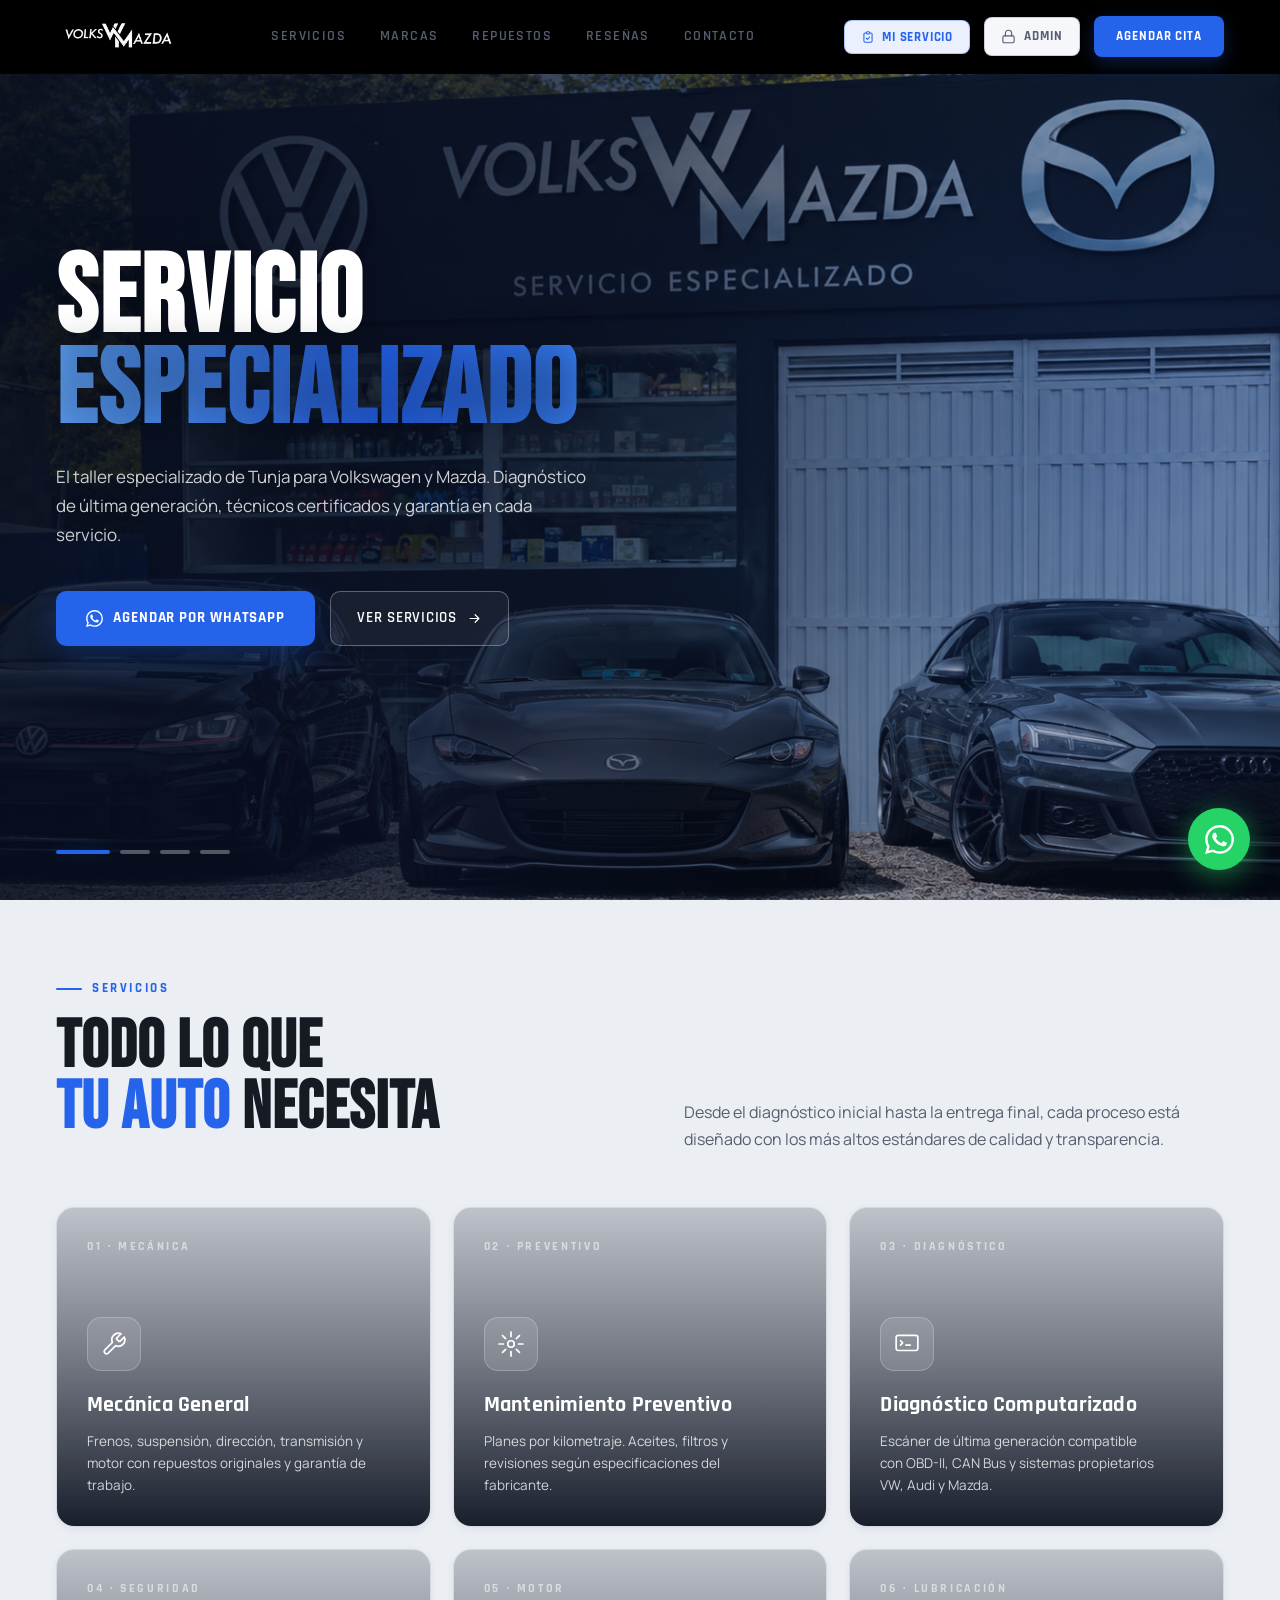
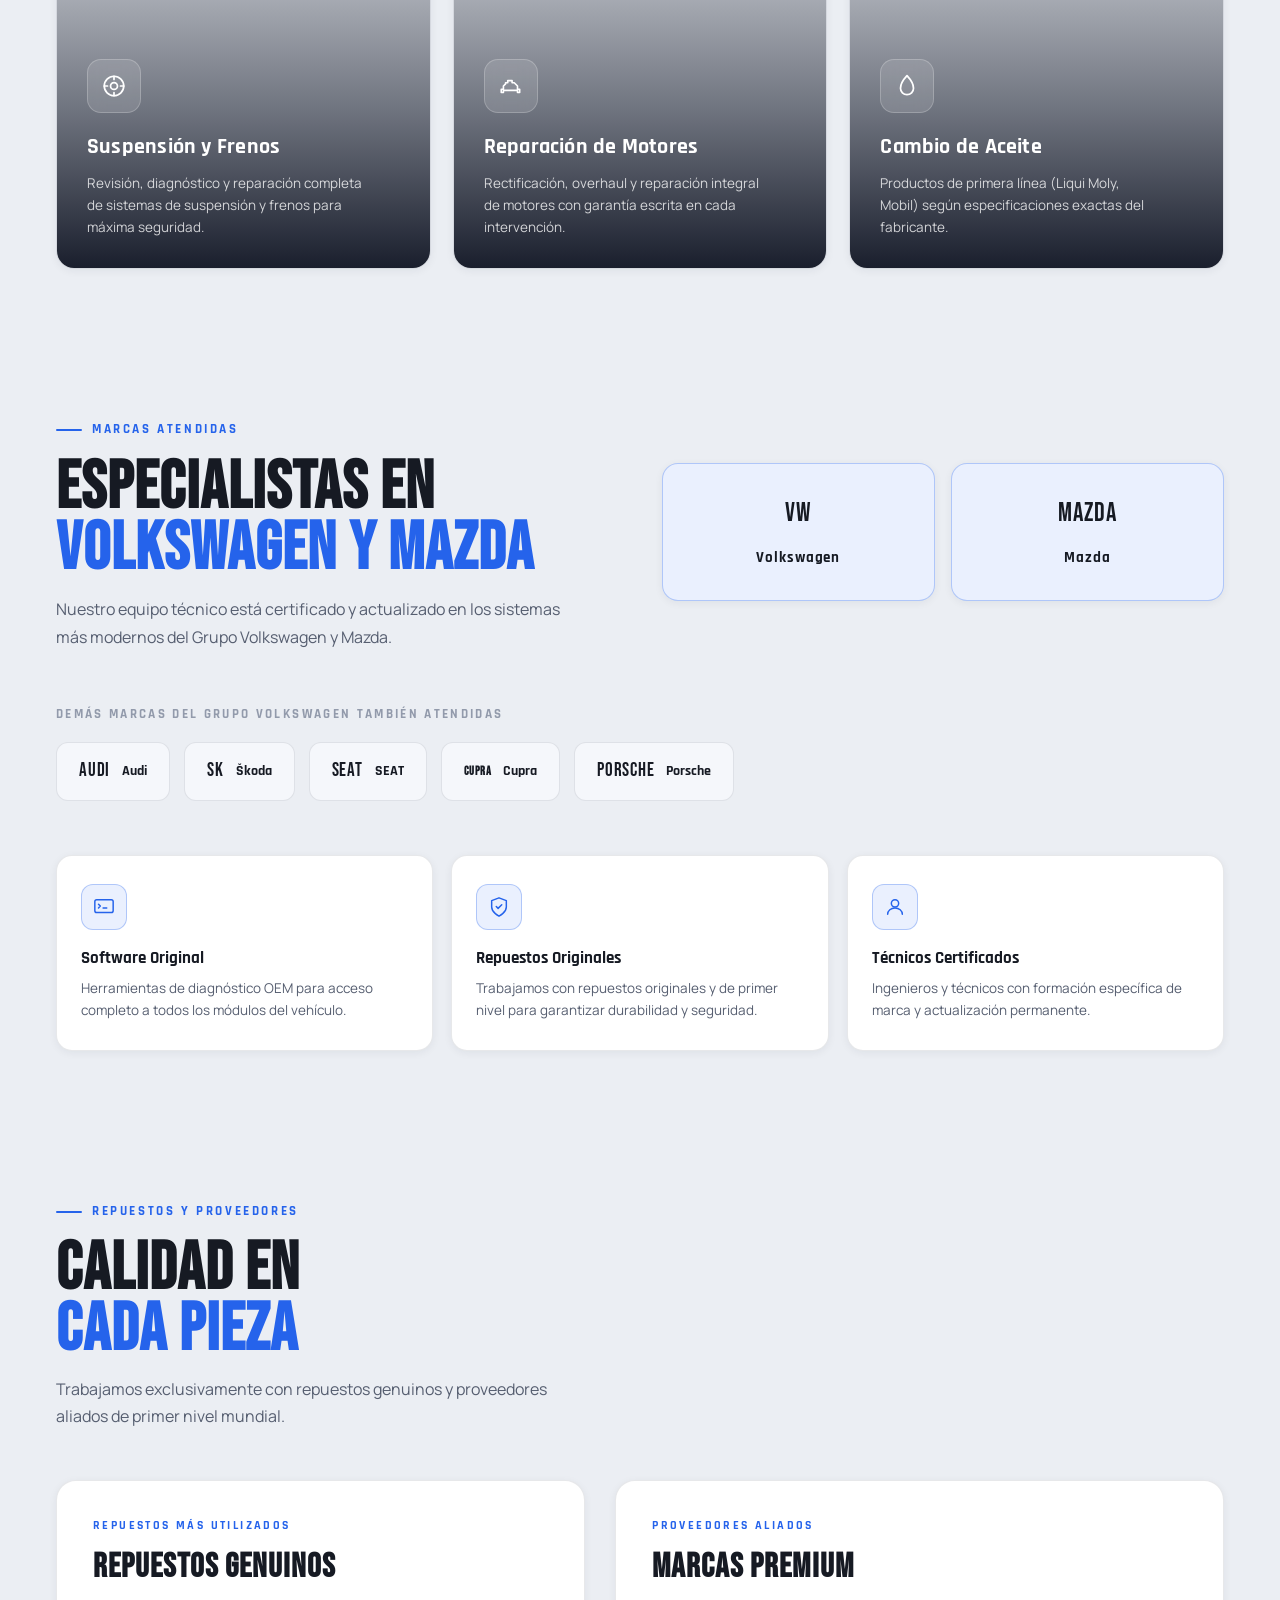
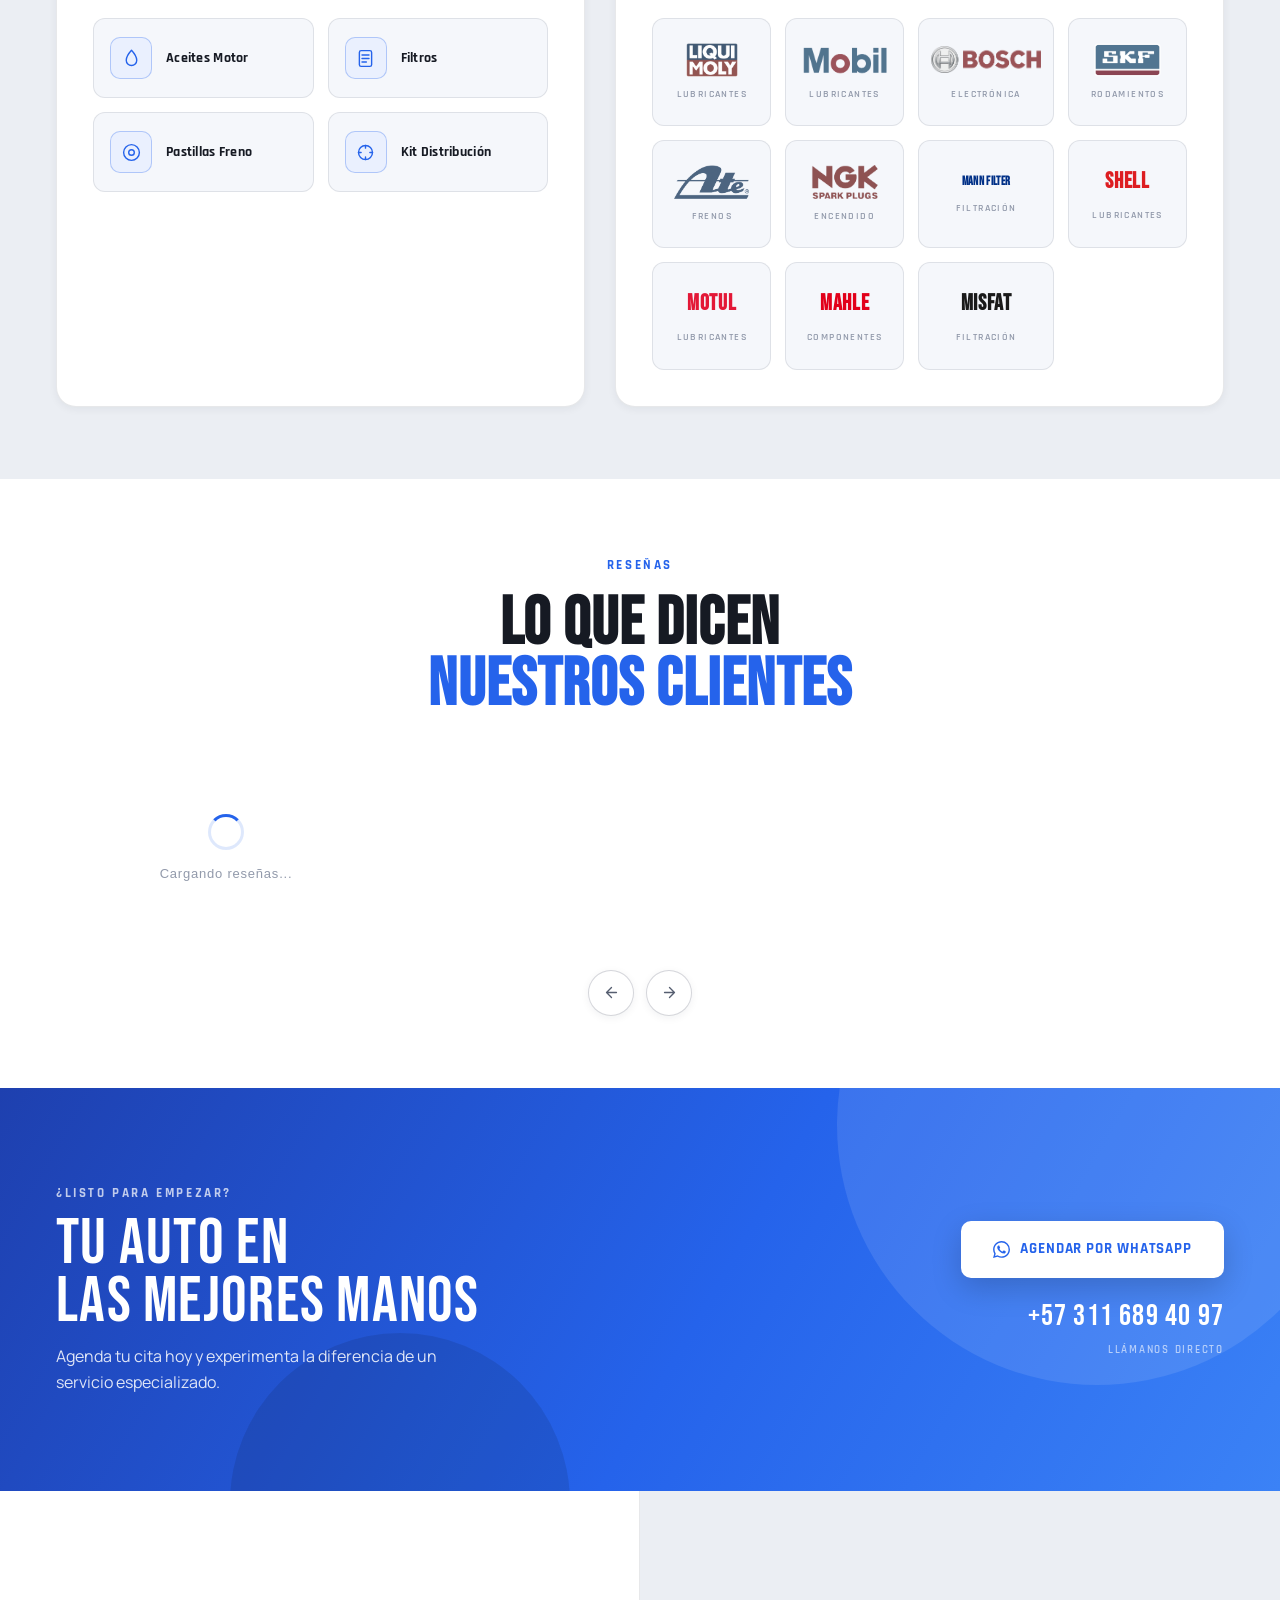
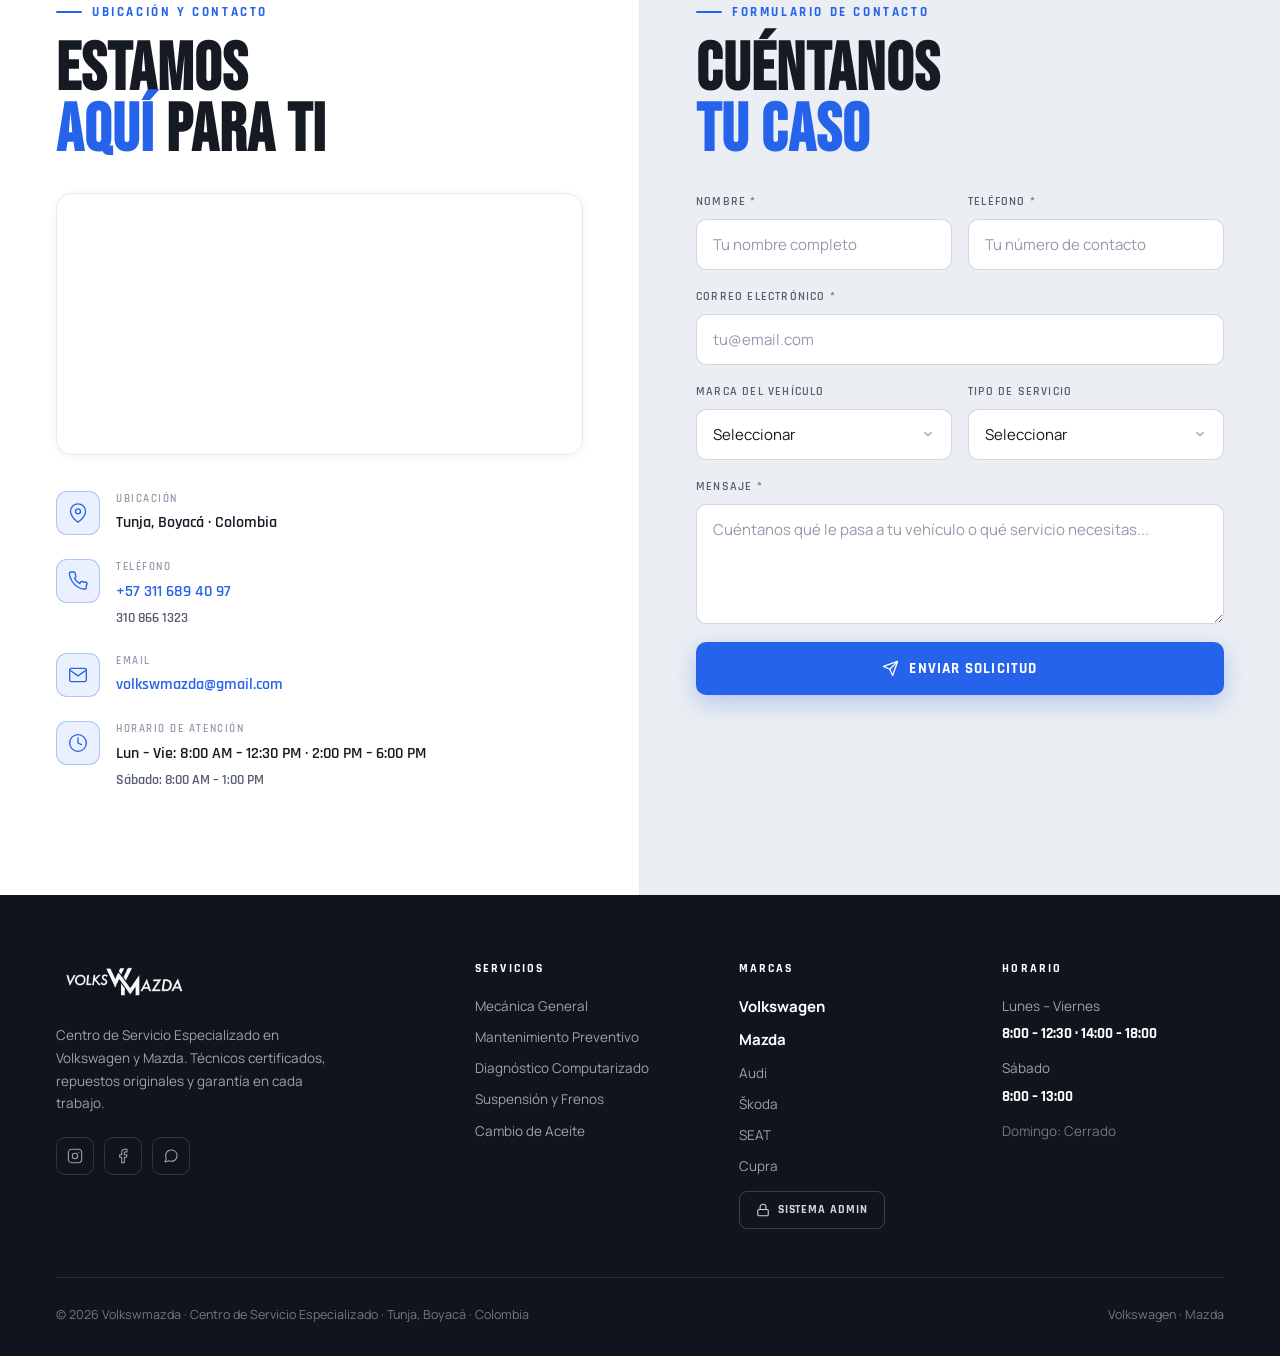
==== commit 58435c57: "Add files via upload" ====
--- a/index.html
+++ b/index.html
@@ -7,628 +7,16 @@
 <link rel="preconnect" href="https://fonts.googleapis.com"/>
 <link rel="preconnect" href="https://fonts.gstatic.com" crossorigin/>
 <link href="https://fonts.googleapis.com/css2?family=Bebas+Neue&family=Rajdhani:wght@400;500;600;700&family=Manrope:wght@400;500;600;700;800&display=swap" rel="stylesheet"/>
-<style>
-:root{
-  /* Acentos */
-  --acc:#2563EB;--acc2:#1D4ED8;--acc3:#1E40AF;
-  --acc-glow:rgba(37,99,235,0.28);--acc-glow2:rgba(37,99,235,0.14);
-  --acc-border:rgba(37,99,235,0.30);--acc-bg:rgba(37,99,235,0.07);
-  --acc-soft:#EAF0FE;
-  --red:#D32F2F;--gold:#F59E0B;--green:#16a34a;
-
-  /* Tema CLARO — grises claros y blancos */
-  --bg:#EBEEF3;          /* fondo página gris claro */
-  --bg2:#FFFFFF;         /* secciones blancas */
-  --bg3:#E2E6EE;         /* gris medio claro */
-  --bg-tint:#F4F6FA;     /* gris azulado muy claro */
-  --card:#FFFFFF;
-  --card2:#F5F7FB;
-  --border:rgba(23,32,56,0.10);
-  --border2:rgba(23,32,56,0.18);
-
-  /* Texto oscuro sobre claro */
-  --t1:#161A23;
-  --t2:#565E70;
-  --t3:#929AAB;
-
-  --f1:'Bebas Neue',sans-serif;
-  --f2:'Rajdhani',sans-serif;
-  --f3:'Manrope',sans-serif;
-
-  --shadow-sm:0 2px 8px rgba(23,32,56,.06);
-  --shadow-md:0 12px 30px rgba(23,32,56,.10);
-  --shadow-lg:0 24px 60px rgba(23,32,56,.16);
-}
-*,*::before,*::after{box-sizing:border-box;margin:0;padding:0}
-html{scroll-behavior:smooth;-webkit-font-smoothing:antialiased;text-rendering:optimizeLegibility}
-body{background:var(--bg);color:var(--t1);font-family:var(--f3);overflow-x:hidden;line-height:1.5;width:100%}
-a{color:inherit;text-decoration:none}
-button{cursor:pointer;border:none;background:none;font-family:inherit}
-img{display:block;max-width:100%}
-::-webkit-scrollbar{width:10px}
-::-webkit-scrollbar-track{background:var(--bg3)}
-::-webkit-scrollbar-thumb{background:#b6bdcb;border-radius:6px;border:2px solid var(--bg3)}
-::-webkit-scrollbar-thumb:hover{background:var(--acc)}
-
-/* ============ NAV ============ */
-nav{
-  position:fixed;top:0;left:0;right:0;z-index:100;
-  display:flex;align-items:center;justify-content:space-between;
-  padding:0 56px;height:74px;
-  background:rgba(255,255,255,.82);backdrop-filter:blur(20px) saturate(160%);-webkit-backdrop-filter:blur(20px) saturate(160%);
-  border-bottom:1px solid var(--border);transition:all .35s;
-}
-nav.scrolled{background:rgba(255,255,255,.96);box-shadow:0 4px 24px rgba(23,32,56,.07)}
-.nav-logo{display:flex;align-items:center;gap:12px}
-.nav-logo img{height:42px;width:auto;object-fit:contain}
-.nav-logo-fallback{font-family:var(--f1);font-size:27px;letter-spacing:.06em;color:var(--t1);display:none}
-.nav-logo-fallback span{color:var(--acc)}
-.nav-links{display:flex;align-items:center;gap:34px}
-.nav-links a{font-family:var(--f2);font-size:14px;font-weight:600;letter-spacing:.10em;color:var(--t2);text-transform:uppercase;position:relative;transition:color .2s}
-.nav-links a::after{content:'';position:absolute;left:0;bottom:-5px;width:0;height:2px;background:var(--acc);transition:width .25s;border-radius:2px}
-.nav-links a:hover{color:var(--t1)}
-.nav-links a:hover::after{width:100%}
-.nav-right{display:flex;align-items:center;gap:14px}
-.nav-admin{
-  display:flex;align-items:center;gap:8px;padding:9px 16px;
-  border:1px solid var(--border2);border-radius:8px;
-  font-family:var(--f2);font-size:13px;font-weight:700;letter-spacing:.08em;color:var(--t2);
-  text-transform:uppercase;transition:all .2s;background:var(--card2);
-}
-.nav-admin:hover{border-color:var(--acc);color:var(--acc);background:var(--acc-soft);transform:translateY(-1px)}
-.nav-admin svg{width:15px;height:15px}
-.nav-cta{
-  display:flex;align-items:center;gap:9px;padding:11px 22px;
-  background:var(--acc);color:#fff;
-  font-family:var(--f2);font-size:13px;font-weight:700;letter-spacing:.07em;
-  border-radius:8px;transition:all .25s;text-transform:uppercase;
-  box-shadow:0 6px 18px var(--acc-glow);
-}
-.nav-cta:hover{background:var(--acc2);box-shadow:0 10px 28px var(--acc-glow);transform:translateY(-2px)}
-.nav-ham{display:none;flex-direction:column;gap:5px;padding:6px;cursor:pointer}
-.nav-ham span{display:block;width:24px;height:2px;background:#fff;border-radius:2px;transition:all .3s}
-.nav-ham.open span:nth-child(1){transform:rotate(45deg) translate(5px,5px)}
-.nav-ham.open span:nth-child(2){opacity:0}
-.nav-ham.open span:nth-child(3){transform:rotate(-45deg) translate(5px,-5px)}
-.mob-menu{
-  display:none;position:fixed;top:74px;left:0;right:0;bottom:0;z-index:99;
-  background:rgba(255,255,255,.98);backdrop-filter:blur(24px);
-  flex-direction:column;align-items:center;justify-content:center;gap:26px;
-}
-.mob-menu.open{display:flex}
-.mob-menu a{font-family:var(--f1);font-size:38px;letter-spacing:.04em;color:var(--t2);transition:color .2s}
-.mob-menu a:hover{color:var(--acc)}
-.mob-menu .nav-admin{font-size:16px;padding:12px 24px;color:var(--acc);border-color:var(--acc-border);background:var(--acc-soft)}
-
-/* ============ HERO CARRUSEL ============ */
-#hero{min-height:100vh;position:relative;display:flex;align-items:center;padding:0 56px;overflow:hidden}
-.hero-carousel{position:absolute;inset:0;z-index:0}
-.hero-slide{position:absolute;inset:0;opacity:0;transition:opacity 1.3s ease-in-out,transform 7s ease-out;background-size:cover;background-position:center;transform:scale(1.08)}
-.hero-slide.active{opacity:1;transform:scale(1)}
-/* Overlay PRO: degradado azul-oscuro a la izquierda para legibilidad del texto */
-.hero-slide::after{
-  content:'';position:absolute;inset:0;
-  background:
-    linear-gradient(100deg,rgba(8,14,30,.93) 0%,rgba(10,18,40,.74) 42%,rgba(12,22,48,.36) 70%,rgba(18,30,60,.20) 100%),
-    radial-gradient(ellipse 70% 90% at 88% 50%,rgba(37,99,235,.22) 0%,transparent 65%);
-}
-/* Cada slide carga una foto real; el gradiente de respaldo se ve si la imagen falla */
-.slide-1{background-image:url('./Assets/c1.webp')}
-.slide-2{background-image:url('./Assets/c2.webp')}
-.slide-3{background-image:url('./Assets/c3.webp')}
-.slide-4{background-image:url('./Assets/c4.webp')}
-
-.carousel-dots{position:absolute;bottom:46px;left:56px;z-index:4;display:flex;gap:10px}
-.dot{width:30px;height:4px;border-radius:4px;background:rgba(255,255,255,.30);cursor:pointer;transition:all .35s;border:none;padding:0}
-.dot.active{background:var(--acc);width:54px;box-shadow:0 0 16px var(--acc-glow)}
-.slide-label{display:none}
-
-
-.hero-content{position:relative;z-index:3;max-width:780px;animation:heroIn 1s cubic-bezier(.22,1,.36,1) both}
-@keyframes heroIn{from{opacity:0;transform:translateY(44px)}to{opacity:1;transform:translateY(0)}}
-.hero-tag{display:inline-flex;align-items:center;gap:9px;margin-bottom:26px;padding:8px 16px;border:1px solid rgba(255,255,255,.22);border-radius:30px;background:rgba(255,255,255,.08);backdrop-filter:blur(6px)}
-.hero-tag-dot{width:7px;height:7px;border-radius:50%;background:var(--acc);box-shadow:0 0 0 0 var(--acc-glow);animation:pulse 2.2s ease-in-out infinite}
-@keyframes pulse{0%{box-shadow:0 0 0 0 rgba(37,99,235,.55)}70%{box-shadow:0 0 0 9px rgba(37,99,235,0)}100%{box-shadow:0 0 0 0 rgba(37,99,235,0)}}
-.hero-tag span{font-family:var(--f2);font-size:12px;font-weight:600;letter-spacing:.14em;color:rgba(255,255,255,.92);text-transform:uppercase}
-.hero-h1{font-family:var(--f1);font-size:clamp(60px,8.5vw,128px);line-height:.84;letter-spacing:.015em;margin-bottom:26px;color:#fff;text-shadow:0 6px 40px rgba(0,0,0,.4)}
-.hero-h1 em{font-style:normal;display:block;background:linear-gradient(95deg,#60a5fa,#2563EB 60%,#3b82f6);-webkit-background-clip:text;background-clip:text;-webkit-text-fill-color:transparent}
-.hero-sub{font-size:17px;color:rgba(255,255,255,.80);line-height:1.7;max-width:540px;margin-bottom:42px;font-weight:400}
-.hero-btns{display:flex;align-items:center;gap:15px;flex-wrap:wrap}
-.btn-prim{display:inline-flex;align-items:center;gap:10px;padding:16px 30px;background:var(--acc);color:#fff;font-family:var(--f2);font-weight:700;font-size:15px;letter-spacing:.06em;text-transform:uppercase;border-radius:10px;transition:all .28s;box-shadow:0 10px 30px var(--acc-glow)}
-.btn-prim:hover{background:var(--acc2);box-shadow:0 16px 42px var(--acc-glow);transform:translateY(-3px)}
-.btn-ghost{display:inline-flex;align-items:center;gap:10px;padding:15px 26px;border:1px solid rgba(255,255,255,.30);color:#fff;font-family:var(--f2);font-weight:600;font-size:15px;letter-spacing:.05em;text-transform:uppercase;border-radius:10px;transition:all .28s;background:rgba(255,255,255,.06);backdrop-filter:blur(6px)}
-.btn-ghost:hover{border-color:#fff;background:rgba(255,255,255,.16);transform:translateY(-3px)}
-.btn-ghost svg{transition:transform .25s}
-.btn-ghost:hover svg{transform:translateX(4px)}
-
-/* ============ SECCIONES COMUNES ============ */
-section{padding:108px 56px}
-.s-tag{display:inline-flex;align-items:center;gap:10px;margin-bottom:18px;font-family:var(--f2);font-size:13px;font-weight:700;letter-spacing:.2em;color:var(--acc);text-transform:uppercase}
-.s-tag::before{content:'';width:26px;height:2px;background:var(--acc);border-radius:2px}
-.s-title{font-family:var(--f1);font-size:clamp(40px,5.2vw,74px);letter-spacing:.015em;line-height:.92;margin-bottom:14px;color:var(--t1)}
-.s-title em{font-style:normal;color:var(--acc)}
-.s-sub{font-size:16px;color:var(--t2);line-height:1.7;max-width:540px}
-
-/* ============ SERVICIOS — cards con foto + overlay ============ */
-#services{background:var(--bg)}
-.srv-intro{display:flex;justify-content:space-between;align-items:flex-end;gap:40px;margin-bottom:54px;flex-wrap:wrap}
-.srv-grid{display:grid;grid-template-columns:repeat(3,1fr);gap:22px}
-.srv-card{
-  position:relative;overflow:hidden;border-radius:18px;min-height:320px;
-  display:flex;flex-direction:column;justify-content:flex-end;
-  padding:30px;cursor:default;isolation:isolate;
-  box-shadow:var(--shadow-sm);transition:transform .4s cubic-bezier(.22,1,.36,1),box-shadow .4s;
-  border:1px solid var(--border);
-}
-.srv-card::before{ /* imagen de fondo */
-  content:'';position:absolute;inset:0;z-index:-2;
-  background-size:cover;background-position:center;
-  transition:transform .7s cubic-bezier(.22,1,.36,1);
-}
-.srv-card::after{ /* overlay pro */
-  content:'';position:absolute;inset:0;z-index:-1;
-  background:linear-gradient(180deg,rgba(10,16,32,.20) 0%,rgba(10,16,32,.55) 50%,rgba(8,13,28,.92) 100%);
-  transition:background .4s;
-}
-.srv-card:hover{transform:translateY(-8px);box-shadow:var(--shadow-lg)}
-.srv-card:hover::before{transform:scale(1.10)}
-.srv-card:hover::after{background:linear-gradient(180deg,rgba(13,33,80,.28) 0%,rgba(11,22,52,.62) 45%,rgba(8,16,40,.95) 100%)}
-.srv-1::before{background-image:linear-gradient(135deg,#16294f,#0b1730),url('https://images.unsplash.com/photo-1487754180451-c456f719a1fc?auto=format&fit=crop&w=900&q=80')}
-.srv-2::before{background-image:linear-gradient(135deg,#13284e,#0a1428),url('https://images.unsplash.com/photo-1632823469850-71b405eac6e0?auto=format&fit=crop&w=900&q=80')}
-.srv-3::before{background-image:linear-gradient(135deg,#162a52,#0c1834),url('https://images.unsplash.com/photo-1581092918056-0c4c3acd3789?auto=format&fit=crop&w=900&q=80')}
-.srv-4::before{background-image:linear-gradient(135deg,#13264c,#0a1830),url('https://images.unsplash.com/photo-1486262715619-67b85e0b08d3?auto=format&fit=crop&w=900&q=80')}
-.srv-5::before{background-image:linear-gradient(135deg,#172c54,#0b1832),url('https://images.unsplash.com/photo-1605559424843-9e4c228bf1c2?auto=format&fit=crop&w=900&q=80')}
-.srv-6::before{background-image:linear-gradient(135deg,#13284e,#0a1628),url('https://images.unsplash.com/photo-1635774855536-9728f2610245?auto=format&fit=crop&w=900&q=80')}
-.srv-card-num{font-family:var(--f2);font-size:12px;font-weight:700;letter-spacing:.22em;color:rgba(255,255,255,.55);margin-bottom:auto}
-.srv-icon{width:54px;height:54px;border-radius:14px;display:flex;align-items:center;justify-content:center;margin-bottom:18px;background:rgba(255,255,255,.12);border:1px solid rgba(255,255,255,.22);backdrop-filter:blur(8px);transition:all .3s}
-.srv-card:hover .srv-icon{background:var(--acc);border-color:var(--acc);box-shadow:0 8px 24px var(--acc-glow)}
-.srv-icon svg{width:26px;height:26px;color:#fff}
-.srv-name{font-family:var(--f2);font-size:22px;font-weight:700;letter-spacing:.01em;margin-bottom:9px;color:#fff}
-.srv-desc{font-size:13.5px;color:rgba(255,255,255,.78);line-height:1.6;max-width:90%}
-.srv-card:hover 
-/* ============ MARCAS — logos reales ============ */
-#brands{background:var(--bg2)}
-.brands-intro{display:grid;grid-template-columns:1fr 1.05fr;gap:70px;align-items:center;margin-bottom:54px}
-.brands-visual{display:grid;grid-template-columns:repeat(3,1fr);gap:16px}
-.brand-pill{padding:30px 18px;border-radius:16px;border:1px solid var(--border);display:flex;flex-direction:column;align-items:center;gap:14px;background:var(--card);transition:all .32s;cursor:default;box-shadow:var(--shadow-sm)}
-.brand-pill:hover{border-color:var(--acc-border);transform:translateY(-6px);box-shadow:var(--shadow-md)}
-.brand-logo{height:48px;width:auto;max-width:96px;object-fit:contain;filter:grayscale(20%);transition:filter .3s,transform .3s}
-.brand-pill:hover .brand-logo{filter:grayscale(0%);transform:scale(1.06)}
-.brand-logo-fallback{font-family:var(--f1);font-size:26px;letter-spacing:.04em;color:var(--t1)}
-.brand-pill-name{font-family:var(--f2);font-size:15px;font-weight:700;letter-spacing:.06em;color:var(--t1)}
-.brands-secondary{margin:36px 0 54px}
-.brands-secondary-title{font-family:var(--f2);font-size:13px;font-weight:700;letter-spacing:.18em;color:var(--t3);text-transform:uppercase;margin-bottom:18px}
-.brands-row{display:flex;gap:14px;flex-wrap:wrap}
-.brand-chip{display:flex;align-items:center;gap:12px;padding:14px 22px;border-radius:12px;border:1px solid var(--border);background:var(--card2);transition:all .25s}
-.brand-chip:hover{border-color:var(--acc-border);background:var(--acc-soft);transform:translateY(-3px)}
-.brand-chip img{height:28px;width:auto;max-width:70px;object-fit:contain;filter:grayscale(30%)}
-.brand-chip:hover img{filter:grayscale(0)}
-.brand-chip-fallback{font-family:var(--f1);font-size:19px;letter-spacing:.04em;color:var(--t1)}
-.brand-chip span{font-family:var(--f2);font-size:14px;font-weight:700;color:var(--t1)}
-.brands-feat{display:grid;grid-template-columns:repeat(3,1fr);gap:18px}
-.bfeat{padding:28px 24px;border:1px solid var(--border);border-radius:16px;background:var(--card);transition:all .28s;box-shadow:var(--shadow-sm)}
-.bfeat:hover{border-color:var(--acc-border);transform:translateY(-5px);box-shadow:var(--shadow-md)}
-.bfeat-ico{width:46px;height:46px;border-radius:12px;display:flex;align-items:center;justify-content:center;background:var(--acc-soft);border:1px solid var(--acc-border);margin-bottom:16px}
-.bfeat-ico svg{width:22px;height:22px;color:var(--acc)}
-.bfeat-title{font-family:var(--f2);font-size:17px;font-weight:700;margin-bottom:7px;color:var(--t1)}
-.bfeat-desc{font-size:13.5px;color:var(--t2);line-height:1.6}
-
-/* ============ REPUESTOS & PROVEEDORES ============ */
-#partes{background:var(--bg)}
-.partes-grid{display:grid;grid-template-columns:1fr 1.15fr;gap:30px;margin-top:50px}
-.partes-block{background:var(--card);border:1px solid var(--border);border-radius:20px;padding:36px;box-shadow:var(--shadow-sm)}
-.partes-block-title{font-family:var(--f2);font-size:12px;font-weight:700;letter-spacing:.2em;color:var(--acc);text-transform:uppercase;margin-bottom:6px}
-.partes-block h3{font-family:var(--f1);font-size:34px;letter-spacing:.03em;margin-bottom:26px;color:var(--t1)}
-.partes-items{display:grid;grid-template-columns:repeat(2,1fr);gap:14px}
-.parte-item{background:var(--card2);border:1px solid var(--border);border-radius:12px;padding:18px 16px;display:flex;align-items:center;gap:14px;transition:all .25s;cursor:default}
-.parte-item:hover{border-color:var(--acc-border);background:var(--acc-soft);transform:translateY(-2px)}
-.parte-item-ico{width:42px;height:42px;border-radius:10px;flex-shrink:0;display:flex;align-items:center;justify-content:center;background:var(--acc-soft);border:1px solid var(--acc-border)}
-.parte-item-ico svg{width:21px;height:21px;color:var(--acc)}
-.parte-item-name{font-family:var(--f2);font-size:14px;font-weight:700;letter-spacing:.02em;color:var(--t1)}
-.prov-grid{display:grid;grid-template-columns:repeat(3,1fr);gap:14px}
-.prov-item{background:var(--card2);border:1px solid var(--border);border-radius:12px;padding:20px 12px;display:flex;flex-direction:column;align-items:center;justify-content:center;gap:10px;min-height:108px;transition:all .25s;cursor:default}
-.prov-item:hover{border-color:var(--acc-border);background:#fff;transform:translateY(-3px);box-shadow:var(--shadow-md)}
-.prov-logo-img{height:34px;width:auto;max-width:110px;object-fit:contain;filter:grayscale(60%) opacity(.85);transition:all .3s}
-.prov-item:hover .prov-logo-img{filter:grayscale(0) opacity(1)}
-.prov-logo-fallback{font-family:var(--f1);font-size:22px;letter-spacing:.03em}
-.prov-cat{font-family:var(--f2);font-size:10px;font-weight:600;letter-spacing:.14em;color:var(--t3);text-transform:uppercase}
-
-/* ============ TESTIMONIOS — tarjeta angosta, auto cada 8s ============ */
-#testimonials{position:relative;overflow:hidden;background:var(--bg2)}
-.test-intro{text-align:center;max-width:620px;margin:0 auto 50px}
-.test-intro .s-tag{justify-content:center}
-.test-intro .s-tag::before{display:none}
-.test-rating{display:inline-flex;align-items:center;gap:8px;margin-top:12px;font-family:var(--f2);font-size:14px;font-weight:600;color:var(--t2);letter-spacing:.04em}
-.test-rating .stars{color:var(--gold);letter-spacing:2px}
-.test-slider-wrap{position:relative;overflow:hidden;max-width:1180px;margin:0 auto;-webkit-mask-image:linear-gradient(90deg,transparent,#000 4%,#000 96%,transparent);mask-image:linear-gradient(90deg,transparent,#000 4%,#000 96%,transparent)}
-.test-track{display:flex;transition:transform .9s cubic-bezier(.22,1,.36,1);gap:20px}
-.test-card{
-  min-width:340px;max-width:340px;flex-shrink:0;
-  background:var(--card);border:1px solid var(--border);border-radius:18px;padding:28px;
-  box-shadow:var(--shadow-sm);transition:transform .3s,box-shadow .3s,border-color .3s;
-}
-.test-card:hover{transform:translateY(-5px);border-color:var(--acc-border);box-shadow:var(--shadow-md)}
-.test-quote{font-family:var(--f1);font-size:54px;line-height:.6;color:var(--acc);opacity:.22;margin-bottom:8px}
-.test-stars{display:flex;gap:3px;margin-bottom:14px}
-.test-stars span{color:var(--gold);font-size:15px}
-.test-text{font-size:14.5px;color:var(--t2);line-height:1.7;margin-bottom:22px}
-.test-author{display:flex;align-items:center;gap:13px}
-.test-avatar{width:42px;height:42px;border-radius:50%;display:flex;align-items:center;justify-content:center;font-family:var(--f1);font-size:18px;background:linear-gradient(135deg,var(--acc),var(--acc3));color:#fff;flex-shrink:0}
-.test-name{font-family:var(--f2);font-size:15px;font-weight:700;color:var(--t1)}
-.test-vehicle{font-size:12px;color:var(--t3)}
-.test-controls{display:flex;justify-content:center;gap:12px;margin-top:38px}
-.test-btn{width:46px;height:46px;border-radius:50%;border:1px solid var(--border2);background:var(--card);display:flex;align-items:center;justify-content:center;color:var(--t2);cursor:pointer;transition:all .22s;box-shadow:var(--shadow-sm)}
-.test-btn:hover{border-color:var(--acc);color:var(--acc);background:var(--acc-soft);transform:translateY(-2px)}
-
-/* ============ CTA ============ */
-#cta{padding:96px 56px;background:linear-gradient(120deg,var(--acc3),var(--acc) 55%,#3b82f6);position:relative;overflow:hidden;display:flex;align-items:center;justify-content:space-between;gap:40px;flex-wrap:wrap}
-#cta::before{content:'';position:absolute;top:-55%;right:-6%;width:520px;height:520px;border-radius:50%;background:rgba(255,255,255,.10)}
-#cta::after{content:'';position:absolute;bottom:-45%;left:18%;width:340px;height:340px;border-radius:50%;background:rgba(0,0,0,.10)}
-.cta-content{position:relative;z-index:1}
-.cta-tag{font-family:var(--f2);font-size:13px;font-weight:700;letter-spacing:.2em;text-transform:uppercase;color:rgba(255,255,255,.72);margin-bottom:12px}
-.cta-title{font-family:var(--f1);font-size:clamp(40px,5vw,72px);letter-spacing:.02em;line-height:.9;color:#fff}
-.cta-sub{font-size:16px;color:rgba(255,255,255,.85);margin-top:14px;line-height:1.6;max-width:440px}
-.cta-actions{position:relative;z-index:1;display:flex;flex-direction:column;gap:16px;align-items:flex-end}
-.btn-white{display:inline-flex;align-items:center;gap:10px;padding:17px 32px;background:#fff;color:var(--acc);font-family:var(--f2);font-weight:700;font-size:15px;letter-spacing:.06em;text-transform:uppercase;border-radius:10px;transition:all .25s;white-space:nowrap;box-shadow:0 10px 30px rgba(0,0,0,.18)}
-.btn-white:hover{transform:translateY(-3px);box-shadow:0 16px 40px rgba(0,0,0,.25)}
-.cta-phone{font-family:var(--f1);font-size:30px;letter-spacing:.04em;color:#fff;white-space:nowrap;text-align:right}
-.cta-phone-lbl{font-family:var(--f2);font-size:11px;font-weight:600;letter-spacing:.16em;color:rgba(255,255,255,.6);text-transform:uppercase;text-align:right;margin-top:3px}
-
-/* ============ CONTACTO ============ */
-#contact{display:grid;grid-template-columns:1fr 1fr;gap:0}
-.contact-left{padding:104px 56px;background:var(--bg2);border-right:1px solid var(--border)}
-.contact-right{padding:104px 56px;background:var(--bg)}
-.contact-info{display:flex;flex-direction:column;gap:24px;margin-top:36px}
-.contact-map{margin-top:30px;border-radius:16px;overflow:hidden;border:1px solid var(--border);box-shadow:var(--shadow-sm)}
-.contact-map iframe{width:100%;height:260px;border:none;display:block}
-.cinfo{display:flex;gap:16px;align-items:flex-start}
-.cinfo-ico{width:44px;height:44px;border-radius:11px;flex-shrink:0;display:flex;align-items:center;justify-content:center;background:var(--acc-soft);border:1px solid var(--acc-border)}
-.cinfo-ico svg{width:20px;height:20px;color:var(--acc)}
-.cinfo-lbl{font-family:var(--f2);font-size:11px;font-weight:600;letter-spacing:.14em;color:var(--t3);text-transform:uppercase;margin-bottom:4px}
-.cinfo-val{font-family:var(--f2);font-size:16px;font-weight:600;color:var(--t1)}
-.cinfo-val a{color:var(--acc);transition:opacity .2s}
-.cinfo-val a:hover{opacity:.75}
-.contact-form{display:flex;flex-direction:column;gap:18px}
-.cf-group{display:flex;flex-direction:column;gap:8px}
-.cf-row{display:grid;grid-template-columns:1fr 1fr;gap:16px}
-.cf-label{font-family:var(--f2);font-size:12px;font-weight:600;letter-spacing:.1em;color:var(--t2);text-transform:uppercase}
-.cf-input,.cf-select{width:100%;padding:14px 16px;background:var(--card);border:1px solid var(--border2);border-radius:10px;color:var(--t1);font-size:15px;font-family:var(--f3);outline:none;transition:all .2s;caret-color:var(--acc)}
-.cf-input::placeholder{color:var(--t3)}
-.cf-input:focus,.cf-select:focus{border-color:var(--acc);box-shadow:0 0 0 4px var(--acc-glow2)}
-textarea.cf-input{resize:vertical;min-height:120px}
-.cf-select{appearance:none;cursor:pointer;background-image:url("data:image/svg+xml,%3Csvg xmlns='http://www.w3.org/2000/svg' width='14' height='14' viewBox='0 0 24 24' fill='none' stroke='%23929AAB' stroke-width='2'%3E%3Cpolyline points='6 9 12 15 18 9'/%3E%3C/svg%3E");background-repeat:no-repeat;background-position:right 16px center}
-.cf-submit{width:100%;padding:17px;background:var(--acc);color:#fff;font-family:var(--f2);font-weight:700;font-size:15px;letter-spacing:.08em;text-transform:uppercase;border-radius:10px;transition:all .25s;display:flex;align-items:center;justify-content:center;gap:10px;box-shadow:0 8px 24px var(--acc-glow)}
-.cf-submit:hover{background:var(--acc2);box-shadow:0 14px 36px var(--acc-glow);transform:translateY(-2px)}
-
-/* ============ BACK TO TOP ============ */
-.back-top{
-  position:fixed;bottom:102px;right:30px;z-index:200;
-  width:46px;height:46px;border-radius:50%;
-  background:var(--acc);
-  border:none;
-  color:#fff;
-  display:flex;align-items:center;justify-content:center;
-  cursor:pointer;
-  box-shadow:0 6px 22px var(--acc-glow);
-  opacity:0;pointer-events:none;
-  transform:translateY(12px);
-  transition:opacity .3s,transform .3s,background .2s;
-}
-.back-top.visible{opacity:1;pointer-events:auto;transform:translateY(0)}
-.back-top:hover{background:var(--acc2);box-shadow:0 8px 28px var(--acc-glow);}
-@media(max-width:768px){
-  .back-top{bottom:94px;right:18px;width:42px;height:42px}
-}
-/* ============ TRACKING NAV BUTTON ============ */
-.nav-track{
-  display:inline-flex;align-items:center;gap:7px;
-  padding:8px 16px;border-radius:8px;
-  border:1.5px solid var(--acc-border);
-  background:var(--acc-soft);color:var(--acc);
-  font-family:var(--f2);font-size:13px;font-weight:700;
-  letter-spacing:.06em;text-transform:uppercase;
-  cursor:pointer;transition:all .2s;white-space:nowrap;
-}
-.nav-track:hover{background:var(--acc);color:#fff;border-color:var(--acc);box-shadow:0 6px 18px var(--acc-glow)}
-.mob-track{
-  display:inline-flex;align-items:center;gap:10px;
-  padding:12px 24px;border-radius:10px;
-  border:1.5px solid var(--acc-border);
-  background:var(--acc-soft);color:var(--acc);
-  font-family:var(--f2);font-size:15px;font-weight:700;
-  letter-spacing:.05em;cursor:pointer;transition:all .2s;
-  margin-top:8px;
-}
-.mob-track:hover{background:var(--acc);color:#fff}
-@media(max-width:768px){.nav-track{display:none}}
-
-/* ── SweetAlert2 overrides ── */
-.swal-track-popup{border-radius:20px!important;padding:0!important;overflow:hidden!important;max-width:500px!important;width:94vw!important;font-family:'DM Sans',sans-serif!important}
-.swal-track-html{padding:0!important;margin:0!important}
-.swal2-popup.swal-track-popup{padding:0!important}
-.swal2-html-container{padding:0!important;margin:0!important;overflow:visible!important}
-.swal2-close{
-  width:36px!important;height:36px!important;
-  border-radius:50%!important;
-  background:rgba(22,26,35,.08)!important;
-  color:#565E70!important;
-  font-size:20px!important;font-weight:400!important;
-  top:12px!important;right:12px!important;
-  display:flex!important;align-items:center!important;justify-content:center!important;
-  transition:background .2s,color .2s!important;
-  z-index:10!important;line-height:1!important;
-}
-.swal2-close:hover{background:rgba(220,38,38,.1)!important;color:#DC2626!important}
-/* Cuando está sobre el header oscuro del resultado */
-.swal-track-popup .swal2-close{
-  background:rgba(255,255,255,.15)!important;
-  color:rgba(255,255,255,.8)!important;
-}
-.swal-track-popup .swal2-close:hover{background:rgba(255,255,255,.25)!important;color:#fff!important}
-
-/* ── Formulario de consulta ── */
-.tq-wrap{padding:36px 32px 28px}
-.tq-hero{display:flex;align-items:center;gap:18px;margin-bottom:24px}
-.tq-icon{
-  width:56px;height:56px;border-radius:16px;flex-shrink:0;
-  background:linear-gradient(135deg,#1E40AF,#2563EB);
-  display:flex;align-items:center;justify-content:center;
-  box-shadow:0 8px 24px rgba(37,99,235,.3);
-}
-.tq-head{text-align:left}
-.tq-title{font-family:'DM Serif Display',serif;font-size:22px;color:#161A23;margin-bottom:3px;line-height:1.2}
-.tq-sub{font-size:13px;color:#565E70;line-height:1.5}
-.tq-fields{display:flex;flex-direction:column;gap:14px;margin-bottom:22px}
-.tq-field label{display:block;font-size:11px;font-weight:700;letter-spacing:.09em;color:#929AAB;text-transform:uppercase;margin-bottom:6px}
-.tq-field input{
-  width:100%;box-sizing:border-box;padding:13px 16px;
-  border-radius:10px;border:1.5px solid #E2E6EE;
-  background:#F8FAFC;
-  font-family:'DM Sans',sans-serif;font-size:16px;font-weight:600;
-  color:#161A23;outline:none;
-  transition:border-color .2s,box-shadow .2s,background .2s;
-  letter-spacing:.04em;
-}
-.tq-field input:focus{border-color:#2563EB;box-shadow:0 0 0 3px rgba(37,99,235,.1);background:#fff}
-.tq-field input.err{border-color:#DC2626;box-shadow:0 0 0 3px rgba(220,38,38,.08)}
-.tq-btn{
-  width:100%;padding:15px;border-radius:12px;border:none;cursor:pointer;
-  background:linear-gradient(135deg,#1E40AF,#2563EB);
-  color:#fff;font-family:'DM Sans',sans-serif;font-size:14px;font-weight:700;
-  letter-spacing:.07em;text-transform:uppercase;
-  box-shadow:0 6px 20px rgba(37,99,235,.35);
-  transition:transform .15s,box-shadow .15s;
-  display:flex;align-items:center;justify-content:center;gap:8px;
-}
-.tq-btn:hover{transform:translateY(-1px);box-shadow:0 10px 28px rgba(37,99,235,.45)}
-.tq-btn:disabled{opacity:.6;cursor:not-allowed;transform:none}
-.tq-err{margin-top:12px;padding:11px 15px;border-radius:9px;background:rgba(220,38,38,.06);border:1px solid rgba(220,38,38,.18);font-size:13px;color:#B91C1C;font-weight:500;display:none;text-align:left}
-.tq-rate-warn{margin-top:12px;padding:11px 15px;border-radius:9px;background:rgba(245,158,11,.07);border:1px solid rgba(245,158,11,.22);font-size:13px;color:#92400E;font-weight:500;display:none;text-align:left}
-
-/* ── Panel resultado ── */
-.tr-wrap{font-family:'DM Sans',sans-serif}
-.tr-header{
-  padding:28px 28px 22px;
-  background:linear-gradient(135deg,#0D1B3E 0%,#1E3A8A 100%);
-  position:relative;overflow:hidden;
-}
-.tr-header::before{
-  content:'';position:absolute;top:-40px;right:-40px;
-  width:180px;height:180px;border-radius:50%;
-  background:rgba(255,255,255,.04);
-}
-.tr-header::after{
-  content:'';position:absolute;bottom:-60px;left:-20px;
-  width:140px;height:140px;border-radius:50%;
-  background:rgba(37,99,235,.15);
-}
-.tr-header-inner{position:relative;z-index:1}
-.tr-header-top{display:flex;align-items:flex-start;gap:16px;margin-bottom:18px}
-.tr-car-ico{
-  width:52px;height:52px;border-radius:14px;flex-shrink:0;
-  background:rgba(255,255,255,.1);border:1px solid rgba(255,255,255,.15);
-  display:flex;align-items:center;justify-content:center;
-}
-.tr-plate{font-size:22px;font-weight:800;color:#fff;letter-spacing:.1em;line-height:1}
-.tr-tipo{font-size:12px;color:rgba(255,255,255,.5);margin-top:4px;font-weight:500}
-.tr-status-badge{
-  display:inline-flex;align-items:center;gap:7px;
-  padding:7px 16px;border-radius:20px;
-  font-size:11.5px;font-weight:700;letter-spacing:.06em;text-transform:uppercase;
-}
-.tr-status-badge .dot{width:7px;height:7px;border-radius:50%;animation:badgePulse 2s ease-in-out infinite}
-@keyframes badgePulse{0%,100%{opacity:1}50%{opacity:.5}}
-.badge-recibido{background:rgba(37,99,235,.25);color:#93C5FD;border:1px solid rgba(37,99,235,.4)}
-.badge-inspeccion{background:rgba(245,158,11,.25);color:#FCD34D;border:1px solid rgba(245,158,11,.4)}
-.badge-finalizado{background:rgba(22,163,74,.25);color:#86EFAC;border:1px solid rgba(22,163,74,.4);animation:none}
-.badge-finalizado .dot{animation:none}
-
-/* ── Timeline ── */
-.tr-timeline{padding:26px 28px 12px;background:#fff}
-.tr-tl-title{font-size:10.5px;font-weight:700;letter-spacing:.12em;color:#929AAB;text-transform:uppercase;margin-bottom:22px;display:flex;align-items:center;gap:8px}
-.tr-tl-title::after{content:'';flex:1;height:1px;background:#E2E6EE}
-.tl-list{display:flex;flex-direction:column}
-.tl-item{display:flex;gap:16px;align-items:flex-start}
-.tl-left{display:flex;flex-direction:column;align-items:center;flex-shrink:0;width:38px}
-.tl-dot{width:38px;height:38px;border-radius:50%;flex-shrink:0;display:flex;align-items:center;justify-content:center;border:2px solid #E2E6EE;background:#F8FAFC;z-index:1;transition:all .3s}
-.tl-item.pending .tl-dot{border-color:#E2E6EE;background:#F8FAFC}
-.tl-item.done .tl-dot{background:#2563EB;border-color:#2563EB;box-shadow:0 4px 14px rgba(37,99,235,.28)}
-.tl-item.done-green .tl-dot{background:#16a34a;border-color:#16a34a;box-shadow:0 4px 14px rgba(22,163,74,.28)}
-.tl-item.active .tl-dot{border-color:#F59E0B;background:#fff;box-shadow:0 0 0 4px rgba(245,158,11,.12),0 4px 14px rgba(245,158,11,.2);animation:tlPulse 2s ease-in-out infinite}
-@keyframes tlPulse{0%,100%{box-shadow:0 0 0 4px rgba(245,158,11,.12)}50%{box-shadow:0 0 0 8px rgba(245,158,11,.06)}}
-.tl-line{width:2px;flex:1;min-height:24px;margin:3px 0;border-radius:2px;background:#E2E6EE}
-.tl-line.blue{background:linear-gradient(180deg,#2563EB,#93C5FD)}
-.tl-line.green{background:linear-gradient(180deg,#16a34a,#86EFAC)}
-.tl-line.amber{background:linear-gradient(180deg,#F59E0B,#E2E6EE)}
-.tl-content{flex:1;padding-top:8px;padding-bottom:22px;text-align:left}
-.tl-item:last-child .tl-content{padding-bottom:0}
-.tl-step-name{font-size:14px;font-weight:700;color:#161A23;margin-bottom:4px}
-.tl-item.pending .tl-step-name{color:#C3C8D4}
-.tl-datetime{font-size:12.5px;font-weight:600}
-.tl-datetime.blue{color:#2563EB}
-.tl-datetime.amber{color:#D97706}
-.tl-datetime.green{color:#16a34a}
-.tl-pending-txt{font-size:12px;color:#D1D5DB;font-style:italic}
-
-.tr-footer{
-  padding:16px 28px 22px;background:#F8FAFC;
-  border-top:1px solid #E2E6EE;
-  display:flex;align-items:center;justify-content:space-between;gap:12px;flex-wrap:wrap;
-}
-.tr-footer-note{font-size:11.5px;color:#9CA3AF;flex:1;line-height:1.4}
-.tr-back-btn{
-  padding:9px 18px;border-radius:9px;border:1.5px solid #E2E6EE;
-  background:#fff;cursor:pointer;font-family:'DM Sans',sans-serif;
-  font-size:13px;font-weight:600;color:#565E70;transition:all .15s;white-space:nowrap;
-}
-.tr-back-btn:hover{border-color:#2563EB;color:#2563EB;background:#EAF0FE}
-
-  position:fixed;bottom:102px;left:30px;z-index:200;
-  display:flex;align-items:center;gap:10px;
-  padding:0 20px 0 6px;height:52px;
-  background:linear-gradient(135deg,#1E40AF,#2563EB);
-  border-radius:26px;border:none;cursor:pointer;
-  box-shadow:0 6px 24px rgba(37,99,235,.45);
-  color:#fff;font-family:var(--f2);font-size:13px;font-weight:700;
-  letter-spacing:.04em;white-space:nowrap;
-  transition:transform .2s,box-shadow .2s;
-}
-  0%,100%{box-shadow:0 6px 24px rgba(37,99,235,.45)}
-  50%{box-shadow:0 6px 32px rgba(37,99,235,.7),0 0 0 8px rgba(37,99,235,.08)}
-}
-/* ── SweetAlert2 overrides ── */
-.swal-track-popup{border-radius:20px!important;padding:0!important;overflow:hidden!important;max-width:480px!important;width:94vw!important}
-.swal-track-html{padding:0!important}
-/* ── Formulario de consulta ── */
-.tq-wrap{padding:32px 28px 24px;text-align:center}
-.tq-icon{width:60px;height:60px;border-radius:18px;background:linear-gradient(135deg,#1E40AF,#2563EB);display:flex;align-items:center;justify-content:center;margin:0 auto 16px;box-shadow:0 8px 24px rgba(37,99,235,.3)}
-.tq-title{font-family:'DM Sans',sans-serif;font-size:20px;font-weight:800;color:#161A23;margin-bottom:6px}
-.tq-sub{font-size:13px;color:#565E70;margin-bottom:24px;line-height:1.5}
-.tq-fields{display:flex;flex-direction:column;gap:12px;text-align:left;margin-bottom:20px}
-.tq-field label{display:block;font-size:11px;font-weight:700;letter-spacing:.08em;color:#929AAB;text-transform:uppercase;margin-bottom:5px}
-.tq-field input{width:100%;box-sizing:border-box;padding:12px 14px;border-radius:10px;border:1.5px solid #E2E6EE;background:#F5F7FB;font-family:'DM Sans',sans-serif;font-size:15px;font-weight:600;color:#161A23;outline:none;transition:border-color .2s,box-shadow .2s;text-transform:uppercase;letter-spacing:.06em}
-.tq-field input:focus{border-color:#2563EB;box-shadow:0 0 0 3px rgba(37,99,235,.12);background:#fff}
-.tq-field input.err{border-color:#DC2626;box-shadow:0 0 0 3px rgba(220,38,38,.1)}
-.tq-btn{width:100%;padding:14px;border-radius:12px;border:none;cursor:pointer;background:linear-gradient(135deg,#1E40AF,#2563EB);color:#fff;font-family:'DM Sans',sans-serif;font-size:14px;font-weight:700;letter-spacing:.06em;text-transform:uppercase;box-shadow:0 6px 18px rgba(37,99,235,.35);transition:transform .15s,box-shadow .15s;display:flex;align-items:center;justify-content:center;gap:8px}
-.tq-btn:hover{transform:translateY(-1px);box-shadow:0 10px 26px rgba(37,99,235,.45)}
-.tq-btn:disabled{opacity:.6;cursor:not-allowed;transform:none}
-.tq-err{margin-top:10px;padding:10px 14px;border-radius:8px;background:rgba(220,38,38,.08);border:1px solid rgba(220,38,38,.2);font-size:12.5px;color:#B91C1C;font-weight:500;display:none}
-.tq-rate-warn{margin-top:10px;padding:10px 14px;border-radius:8px;background:rgba(245,158,11,.08);border:1px solid rgba(245,158,11,.25);font-size:12.5px;color:#92400E;font-weight:500;display:none}
-/* ── Panel resultado ── */
-.tr-wrap{padding:0 0 8px}
-.tr-header{margin-top:-20px;padding:24px 24px 20px;background:linear-gradient(135deg,#0F172A,#1E3A8A);color:#fff}
-.tr-header-top{display:flex;align-items:center;gap:14px;margin-bottom:16px}
-.tr-plate{font-size:22px;font-weight:400;letter-spacing:.08em;color:#fff}
-.tr-tipo{font-size:12px;color:rgba(255,255,255,.55);margin-top:2px;font-family:'DM Sans',sans-serif}
-.tr-status-badge{display:inline-flex;align-items:center;gap:7px;padding:6px 14px;border-radius:20px;font-size:12px;font-weight:700;font-family:'DM Sans',sans-serif;letter-spacing:.04em}
-.tr-status-badge .dot{width:6px;height:6px;border-radius:50%}
-.badge-recibido{background:rgba(37,99,235,.2);color:#93C5FD;border:1px solid rgba(37,99,235,.35)}
-.badge-inspeccion{background:rgba(245,158,11,.2);color:#FCD34D;border:1px solid rgba(245,158,11,.35)}
-.badge-finalizado{background:rgba(22,163,74,.2);color:#86EFAC;border:1px solid rgba(22,163,74,.35)}
-/* ── Timeline ── */
-.tr-timeline{padding:24px 24px 8px}
-.tl-item.done-green .tl-dot{background:#16a34a;border-color:#16a34a;box-shadow:0 4px 12px rgba(22,163,74,.3)}
-.tl-item.done-green:not(:last-child)::after{background:linear-gradient(180deg,#16a34a 0%,#E2E6EE 100%)}
-@keyframes tlPulse{0%,100%{box-shadow:0 0 0 4px rgba(245,158,11,.15)}50%{box-shadow:0 0 0 8px rgba(245,158,11,.08)}}
-.tl-content{flex:1;padding-top:6px}
-.tl-step-name{font-family:'DM Sans',sans-serif;font-size:14px;font-weight:700;color:#161A23;margin-bottom:3px}
-.tl-step-name.pending{color:#929AAB}
-.tl-datetime{font-size:12px;color:#2563EB;font-weight:600;font-family:'DM Sans',sans-serif}
-.tl-datetime.green{color:#16a34a}
-.tl-pending-txt{font-size:12px;color:#C3C8D4;font-style:italic}
-.tr-footer{padding:16px 24px 20px;border-top:1px solid #E2E6EE;display:flex;align-items:center;justify-content:space-between;gap:12px;flex-wrap:wrap}
-.tr-footer-note{font-size:11.5px;color:#929AAB;flex:1}
-.tr-back-btn{padding:9px 18px;border-radius:9px;border:1.5px solid #E2E6EE;background:#fff;cursor:pointer;font-family:'DM Sans',sans-serif;font-size:13px;font-weight:600;color:#565E70;transition:all .15s}
-.tr-back-btn:hover{border-color:#2563EB;color:#2563EB}
-/* ============ WHATSAPP FLOAT ============ */
-.wa-float{position:fixed;bottom:30px;right:30px;z-index:200;width:62px;height:62px;border-radius:50%;background:#25D366;color:#fff;display:flex;align-items:center;justify-content:center;box-shadow:0 6px 28px rgba(37,211,102,.5);transition:all .3s;animation:waPulse 3s ease-in-out infinite}
-.wa-float:hover{transform:scale(1.1)}
-@keyframes waPulse{0%,100%{box-shadow:0 6px 28px rgba(37,211,102,.5)}50%{box-shadow:0 6px 46px rgba(37,211,102,.85)}}
-.wa-tooltip{position:absolute;right:74px;background:var(--card);color:var(--t1);padding:9px 15px;border-radius:8px;font-family:var(--f2);font-size:13px;font-weight:600;white-space:nowrap;border:1px solid var(--border);box-shadow:var(--shadow-md);opacity:0;pointer-events:none;transition:opacity .25s}
-.wa-float:hover .wa-tooltip{opacity:1}
-
-/* ============ FOOTER ============ */
-footer{background:#10141C;color:#cfd5e0;border-top:1px solid var(--border);padding:64px 56px 32px}
-.footer-top{display:grid;grid-template-columns:1.7fr 1fr 1fr 1fr;gap:42px;padding-bottom:48px;border-bottom:1px solid rgba(255,255,255,.10);margin-bottom:28px}
-.footer-logo{height:46px;width:auto;margin-bottom:18px;object-fit:contain}
-.footer-logo-fallback{font-family:var(--f1);font-size:30px;letter-spacing:.06em;color:#fff;margin-bottom:18px;display:none}
-.footer-logo-fallback span{color:var(--acc)}
-.footer-brand-desc{font-size:13.5px;color:#9aa3b3;line-height:1.7;max-width:280px;margin-bottom:22px}
-.footer-social{display:flex;gap:10px}
-.fsoc{width:38px;height:38px;border-radius:9px;display:flex;align-items:center;justify-content:center;border:1px solid rgba(255,255,255,.14);color:#9aa3b3;transition:all .2s}
-.fsoc:hover{border-color:var(--acc);color:#fff;background:var(--acc)}
-.footer-col-title{font-family:var(--f2);font-size:12px;font-weight:700;letter-spacing:.18em;color:#fff;text-transform:uppercase;margin-bottom:18px}
-.footer-links{display:flex;flex-direction:column;gap:11px}
-.footer-links a{font-size:13.5px;color:#9aa3b3;transition:color .2s}
-.footer-links a:hover{color:var(--acc)}
-.footer-admin{display:inline-flex;align-items:center;gap:8px;margin-top:14px;padding:9px 16px;border:1px solid rgba(255,255,255,.18);border-radius:8px;font-family:var(--f2);font-size:12px;font-weight:700;letter-spacing:.08em;color:#cfd5e0;text-transform:uppercase;transition:all .2s}
-.footer-admin:hover{border-color:var(--acc);background:var(--acc);color:#fff}
-.footer-admin svg{width:14px;height:14px}
-.footer-bottom{display:flex;align-items:center;justify-content:space-between;gap:18px;font-size:12.5px;color:#6f7889;flex-wrap:wrap}
-
-/* ============ REVEAL ============ */
-.reveal{opacity:0;transform:translateY(34px);transition:opacity .8s cubic-bezier(.22,1,.36,1),transform .8s cubic-bezier(.22,1,.36,1)}
-.reveal.visible{opacity:1;transform:translateY(0)}
-.reveal-delay-1{transition-delay:.08s}
-.reveal-delay-2{transition-delay:.16s}
-.reveal-delay-3{transition-delay:.24s}
-.reveal-delay-4{transition-delay:.32s}
-.reveal-delay-5{transition-delay:.40s}
-
-/* ============ RESPONSIVE ============ */
-@media(max-width:1024px){
-  nav{padding:0 26px}
-  #hero{padding:0 26px}
-  section{padding:80px 26px}
-  .carousel-dots,.slide-label{left:26px;right:26px}
-  #contact{grid-template-columns:1fr}
-  .contact-left{padding:60px 26px;border-right:none;border-bottom:1px solid var(--border)}
-  .contact-right{padding:60px 26px}
-  .brands-intro{grid-template-columns:1fr;gap:40px}
-  .partes-grid{grid-template-columns:1fr}
-  .footer-top{grid-template-columns:1fr 1fr;gap:30px}
-  footer{padding:52px 26px 26px}
-  .srv-grid{grid-template-columns:repeat(2,1fr)}
-  #cta{padding:70px 26px;flex-direction:column;align-items:flex-start}
-  .cta-actions{align-items:flex-start}
-  .cta-phone,.cta-phone-lbl{text-align:left}
-}
-@media(max-width:768px){
-  .nav-links,.nav-cta{display:none}
-  .nav-ham{display:flex}
-  .nav-right .nav-admin{display:none}
-  .srv-grid{grid-template-columns:1fr}
-  .brands-visual{grid-template-columns:1fr}
-  .brands-feat{grid-template-columns:1fr}
-  .prov-grid{grid-template-columns:repeat(2,1fr)}
-  .footer-top{grid-template-columns:1fr}
-  .cf-row{grid-template-columns:1fr}
-  .test-card{min-width:calc(100vw - 52px);max-width:calc(100vw - 52px)}
-  .slide-label{display:none}
-  /* Prevenir overflow horizontal en mobile */
-  .partes-items{grid-template-columns:1fr}
-  .parte-item{width:100%;box-sizing:border-box}
-  .partes-block{padding:24px 18px}
-  .brands-row{gap:10px}
-  .brand-chip{padding:10px 14px;flex:0 1 auto;min-width:0}
-  .prov-grid{grid-template-columns:1fr 1fr}
-  section{padding:64px 16px}
-  .srv-card{min-height:260px}
-  .hero-btns{flex-direction:column;align-items:flex-start;gap:12px}
-  .btn-prim,.btn-ghost{width:100%;max-width:340px;justify-content:center;box-sizing:border-box}
-  #cta{padding:60px 16px}
-  .cta-phone{font-size:24px}
-  .contact-left{padding:50px 16px}
-  .contact-right{padding:50px 16px}
-  footer{padding:42px 16px 20px}
-  .footer-brand-desc{max-width:100%}
-}
-</style>
-<!-- Firebase SDK (punto único de declaración para toda la app pública) -->
+<link rel="stylesheet" href="site.css"/>
+<!-- Firebase SDK (solo database, sin auth — para consulta pública de servicios) -->
 <script src="https://www.gstatic.com/firebasejs/9.23.0/firebase-app-compat.js"></script>
 <script src="https://www.gstatic.com/firebasejs/9.23.0/firebase-database-compat.js"></script>
-<!-- SweetAlert2 para modales pro -->
+<!-- SweetAlert2 para modales -->
 <script src="https://cdn.jsdelivr.net/npm/sweetalert2@11"></script>
+<!-- Firebase config centralizado -->
+<script src="app.js"></script>
+<!-- Lógica del sitio público -->
+<script src="index.js" defer></script>
 </head>
 <body>
 
@@ -690,7 +78,7 @@
 
   <div class="hero-content">
     <h1 class="hero-h1">SERVICIO<em>ESPECIALIZADO</em></h1>
-    <p class="hero-sub">El taller especializado de Tunja para Volkswagen, Audi y Mazda. Diagnóstico de última generación, técnicos certificados y garantía en cada servicio.</p>
+    <p class="hero-sub">El taller especializado de Tunja para Volkswagen y Mazda. Diagnóstico de última generación, técnicos certificados y garantía en cada servicio.</p>
     <div class="hero-btns">
       <a id="cta-hero-wa" href="#" target="_blank" class="btn-prim" onclick="return true;">
         <svg width="17" height="17" viewBox="0 0 24 24" fill="currentColor"><path d="M17.472 14.382c-.297-.149-1.758-.867-2.03-.967-.273-.099-.471-.148-.67.15-.197.297-.767.966-.94 1.164-.173.199-.347.223-.644.075-.297-.15-1.255-.463-2.39-1.475-.883-.788-1.48-1.761-1.653-2.059-.173-.297-.018-.458.13-.606.134-.133.298-.347.446-.52.149-.174.198-.298.298-.497.099-.198.05-.371-.025-.52-.075-.149-.669-1.612-.916-2.207-.242-.579-.487-.5-.669-.51-.173-.008-.371-.01-.57-.01-.198 0-.52.074-.792.372-.272.297-1.04 1.016-1.04 2.479 0 1.462 1.065 2.875 1.213 3.074.149.198 2.096 3.2 5.077 4.487.709.306 1.262.489 1.694.625.712.227 1.36.195 1.871.118.571-.085 1.758-.719 2.006-1.413.248-.694.248-1.289.173-1.413-.074-.124-.272-.198-.57-.347m-5.421 7.403h-.004a9.87 9.87 0 01-5.031-1.378l-.361-.214-3.741.982.998-3.648-.235-.374a9.86 9.86 0 01-1.51-5.26c.001-5.45 4.436-9.884 9.888-9.884 2.64 0 5.122 1.03 6.988 2.898a9.825 9.825 0 012.893 6.994c-.003 5.45-4.437 9.884-9.885 9.884m8.413-18.297A11.815 11.815 0 0012.05 0C5.495 0 .16 5.335.157 11.892c0 2.096.547 4.142 1.588 5.945L.057 24l6.305-1.654a11.882 11.882 0 005.683 1.448h.005c6.554 0 11.89-5.335 11.893-11.893a11.821 11.821 0 00-3.48-8.413z"/></svg>
@@ -765,21 +153,16 @@
   <div class="brands-intro">
     <div class="reveal">
       <div class="s-tag">Marcas Atendidas</div>
-      <h2 class="s-title">ESPECIALISTAS EN<br/><em>MARCAS LÍDERES</em></h2>
-      <p class="s-sub" style="margin-top:16px">Nuestro equipo técnico está certificado y actualizado en los sistemas más modernos del grupo Volkswagen y Mazda.</p>
-    </div>
-    <div class="brands-visual">
-      <div class="brand-pill reveal">
+      <h2 class="s-title">ESPECIALISTAS EN<br/><em>VOLKSWAGEN Y MAZDA</em></h2>
+      <p class="s-sub" style="margin-top:16px">Nuestro equipo técnico está certificado y actualizado en los sistemas más modernos del Grupo Volkswagen y Mazda.</p>
+    </div>
+    <div class="brands-visual" style="grid-template-columns:repeat(2,1fr)">
+      <div class="brand-pill reveal" style="border-color:var(--acc-border);background:var(--acc-soft)">
         <img class="brand-logo" src="https://cdn.simpleicons.org/volkswagen/151F2E" alt="Volkswagen" onerror="this.style.display='none';this.nextElementSibling.style.display='block'"/>
         <div class="brand-logo-fallback" style="display:none">VW</div>
         <div class="brand-pill-name">Volkswagen</div>
       </div>
-      <div class="brand-pill reveal reveal-delay-1">
-        <img class="brand-logo" src="https://cdn.simpleicons.org/audi/151F2E" alt="Audi" onerror="this.style.display='none';this.nextElementSibling.style.display='block'"/>
-        <div class="brand-logo-fallback" style="display:none">AUDI</div>
-        <div class="brand-pill-name">Audi</div>
-      </div>
-      <div class="brand-pill reveal reveal-delay-2">
+      <div class="brand-pill reveal reveal-delay-1" style="border-color:var(--acc-border);background:var(--acc-soft)">
         <img class="brand-logo" src="https://cdn.simpleicons.org/mazda/151F2E" alt="Mazda" onerror="this.style.display='none';this.nextElementSibling.style.display='block'"/>
         <div class="brand-logo-fallback" style="display:none">MAZDA</div>
         <div class="brand-pill-name">Mazda</div>
@@ -788,8 +171,13 @@
   </div>
 
   <div class="brands-secondary reveal">
-    <div class="brands-secondary-title">Demás marcas del grupo Volkswagen</div>
+    <div class="brands-secondary-title">Demás marcas del Grupo Volkswagen también atendidas</div>
     <div class="brands-row">
+      <div class="brand-chip">
+        <img src="https://cdn.simpleicons.org/audi/151F2E" alt="Audi" onerror="this.style.display='none';this.nextElementSibling.style.display='block'"/>
+        <div class="brand-chip-fallback" style="display:none">Audi</div>
+        <span>Audi</span>
+      </div>
       <div class="brand-chip">
         <img src="https://cdn.simpleicons.org/skoda/151F2E" alt="Škoda" onerror="this.style.display='none';this.nextElementSibling.style.display='block'"/>
         <div class="brand-chip-fallback" style="display:none">Sk</div>
@@ -799,6 +187,11 @@
         <img src="https://cdn.simpleicons.org/seat/151F2E" alt="SEAT" onerror="this.style.display='none';this.nextElementSibling.style.display='block'"/>
         <div class="brand-chip-fallback" style="display:none">SEAT</div>
         <span>SEAT</span>
+      </div>
+      <div class="brand-chip">
+        <img src="./Assets/cupra.png" alt="Cupra" onerror="this.style.display='none';this.nextElementSibling.style.display='block'"/>
+        <div class="brand-chip-fallback" style="display:none;font-weight:800;font-size:12px;letter-spacing:.04em">CUPRA</div>
+        <span>Cupra</span>
       </div>
       <div class="brand-chip">
         <img src="https://cdn.simpleicons.org/porsche/151F2E" alt="Porsche" onerror="this.style.display='none';this.nextElementSibling.style.display='block'"/>
@@ -831,12 +224,12 @@
 <section id="partes">
   <div class="s-tag">Repuestos y Proveedores</div>
   <h2 class="s-title">CALIDAD EN<br/><em>CADA PIEZA</em></h2>
-  <p class="s-sub" style="margin-top:8px">Trabajamos con repuestos originales y proveedores aliados de primer nivel mundial.</p>
+  <p class="s-sub" style="margin-top:8px">Trabajamos exclusivamente con repuestos genuinos y proveedores aliados de primer nivel mundial.</p>
 
   <div class="partes-grid">
     <div class="partes-block reveal">
       <div class="partes-block-title">Repuestos más utilizados</div>
-      <h3>Partes e Insumos</h3>
+      <h3>Repuestos Genuinos</h3>
       <div class="partes-items">
         <div class="parte-item">
           <div class="parte-item-ico"><svg viewBox="0 0 24 24" fill="none"><path d="M12 2.5S6 9 6 14a6 6 0 0 0 12 0c0-5-6-11.5-6-11.5z" stroke="currentColor" stroke-width="1.6" stroke-linecap="round" stroke-linejoin="round"/></svg></div>
@@ -860,10 +253,11 @@
     <div class="partes-block reveal reveal-delay-2">
       <div class="partes-block-title">Proveedores Aliados</div>
       <h3>Marcas Premium</h3>
-      <div class="prov-grid">
+      <div class="prov-grid prov-grid-wide">
+        <!-- Originales -->
         <div class="prov-item">
           <img class="prov-logo-img" src="./Assets/lm.png" alt="Liqui Moly" onerror="this.style.display='none';this.nextElementSibling.style.display='block'"/>
-          <div class="prov-logo-fallback" style="display:none;color:var(--red)">Liqui&nbsp;Moly</div>
+          <div class="prov-logo-fallback" style="display:none;color:var(--red)">Liqui Moly</div>
           <div class="prov-cat">Lubricantes</div>
         </div>
         <div class="prov-item">
@@ -882,14 +276,40 @@
           <div class="prov-cat">Rodamientos</div>
         </div>
         <div class="prov-item">
-		  <img class="prov-logo-img" src="./Assets/ate.png" alt="ATE" onerror="this.style.display='none';this.nextElementSibling.style.display='block'"/>
-          <div class="prov-logo-fallback"  style="display:none;color:#0F4B8F">ATE</div>
+          <img class="prov-logo-img" src="./Assets/ate.png" alt="ATE" onerror="this.style.display='none';this.nextElementSibling.style.display='block'"/>
+          <div class="prov-logo-fallback" style="display:none;color:#0F4B8F">ATE</div>
           <div class="prov-cat">Frenos</div>
         </div>
         <div class="prov-item">
-		  <img class="prov-logo-img" src="./Assets/ngk.png" alt="NGK" onerror="this.style.display='none';this.nextElementSibling.style.display='block'"/>
-          <div class="prov-logo-fallback"  style="display:none;color:#0F4B8F">NGK</div>
+          <img class="prov-logo-img" src="./Assets/ngk.png" alt="NGK" onerror="this.style.display='none';this.nextElementSibling.style.display='block'"/>
+          <div class="prov-logo-fallback" style="display:none;color:#0F4B8F">NGK</div>
           <div class="prov-cat">Encendido</div>
+        </div>
+        <!-- Nuevas (imágenes locales ./Assets/) -->
+        <div class="prov-item">
+          <img class="prov-logo-img" src="./Assets/mann.png" alt="Mann Filter" onerror="this.style.display='none';this.nextElementSibling.style.display='block'"/>
+          <div class="prov-logo-fallback" style="display:none;color:#003087;font-size:12px;font-weight:800">MANN FILTER</div>
+          <div class="prov-cat">Filtración</div>
+        </div>
+        <div class="prov-item">
+          <img class="prov-logo-img" src="./Assets/shell.png" alt="Shell" onerror="this.style.display='none';this.nextElementSibling.style.display='block'"/>
+          <div class="prov-logo-fallback" style="display:none;color:#DD1D21;font-weight:800">SHELL</div>
+          <div class="prov-cat">Lubricantes</div>
+        </div>
+        <div class="prov-item">
+          <img class="prov-logo-img" src="./Assets/motul.png" alt="Motul" onerror="this.style.display='none';this.nextElementSibling.style.display='block'"/>
+          <div class="prov-logo-fallback" style="display:none;color:#E31837;font-weight:800">MOTUL</div>
+          <div class="prov-cat">Lubricantes</div>
+        </div>
+        <div class="prov-item">
+          <img class="prov-logo-img" src="./Assets/mahle.png" alt="Mahle" onerror="this.style.display='none';this.nextElementSibling.style.display='block'"/>
+          <div class="prov-logo-fallback" style="display:none;color:#E2001A;font-weight:800">MAHLE</div>
+          <div class="prov-cat">Componentes</div>
+        </div>
+        <div class="prov-item">
+          <img class="prov-logo-img" src="./Assets/misfat.png" alt="Misfat" onerror="this.style.display='none';this.nextElementSibling.style.display='block'"/>
+          <div class="prov-logo-fallback" style="display:none;color:#1a1a1a;font-weight:800">MISFAT</div>
+          <div class="prov-cat">Filtración</div>
         </div>
       </div>
     </div>
@@ -901,41 +321,15 @@
   <div class="test-intro reveal">
     <div class="s-tag">Reseñas</div>
     <h2 class="s-title">LO QUE DICEN<br/><em>NUESTROS CLIENTES</em></h2>
-    <div class="test-rating"><span class="stars">★★★★★</span> 4.9 · Google Reviews</div>
   </div>
   <div class="test-slider-wrap">
-    <div class="test-track" id="testTrack">
-      <div class="test-card">
-        <div class="test-quote">”</div>
-        <div class="test-stars"><span>★</span><span>★</span><span>★</span><span>★</span><span>★</span></div>
-        <div class="test-text">Llevé mi Golf a varios talleres y nadie daba con el problema. En Volkswmazda lo diagnosticaron en menos de una hora. Trabajo impecable y precio justo.</div>
-        <div class="test-author"><div class="test-avatar">C</div><div><div class="test-name">Carlos Ramírez</div><div class="test-vehicle">Volkswagen Golf 2019</div></div></div>
-      </div>
-      <div class="test-card">
-        <div class="test-quote">”</div>
-        <div class="test-stars"><span>★</span><span>★</span><span>★</span><span>★</span><span>★</span></div>
-        <div class="test-text">El peritaje antes de comprar mi Mazda CX-5 fue muy detallado. Gracias a ese informe negocié mejor el precio. Los recomiendo al 100%.</div>
-        <div class="test-author"><div class="test-avatar">M</div><div><div class="test-name">María F. López</div><div class="test-vehicle">Mazda CX-5 2021</div></div></div>
-      </div>
-      <div class="test-card">
-        <div class="test-quote">”</div>
-        <div class="test-stars"><span>★</span><span>★</span><span>★</span><span>★</span><span>★</span></div>
-        <div class="test-text">Mi Audi A4 fallaba en el sistema de inyección. El técnico fue muy claro explicando el problema. El carro quedó perfecto.</div>
-        <div class="test-author"><div class="test-avatar">A</div><div><div class="test-name">Andrés Moreno</div><div class="test-vehicle">Audi A4 2018</div></div></div>
-      </div>
-      <div class="test-card">
-        <div class="test-quote">”</div>
-        <div class="test-stars"><span>★</span><span>★</span><span>★</span><span>★</span><span>★</span></div>
-        <div class="test-text">Excelente atención desde el primer momento. Me explicaron todo el proceso y el precio fue muy razonable. El Jetta quedó como nuevo.</div>
-        <div class="test-author"><div class="test-avatar">L</div><div><div class="test-name">Laura Gómez</div><div class="test-vehicle">Volkswagen Jetta 2020</div></div></div>
-      </div>
-      <div class="test-card">
-        <div class="test-quote">”</div>
-        <div class="test-stars"><span>★</span><span>★</span><span>★</span><span>★</span><span>★</span></div>
-        <div class="test-text">Repararon el sistema de frenos de mi Mazda 3 en tiempo récord. Personal muy profesional y amable. Mi taller de confianza en Tunja.</div>
-        <div class="test-author"><div class="test-avatar">J</div><div><div class="test-name">Julián Torres</div><div class="test-vehicle">Mazda 3 2022</div></div></div>
-      </div>
-    </div>
+     <div class="test-track" id="testTrack">
+       <!-- Reseñas cargadas dinámicamente desde Firebase -->
+       <div id="test-loading" style="display:flex;align-items:center;justify-content:center;min-width:340px;padding:48px 20px;flex-direction:column;gap:14px">
+         <div style="width:36px;height:36px;border:3px solid rgba(37,99,235,.15);border-top-color:var(--acc);border-radius:50%;animation:spin .8s linear infinite"></div>
+         <div style="font-family:var(--f2);font-size:13px;color:var(--t3);letter-spacing:.06em">Cargando reseñas...</div>
+       </div>
+     </div>
   </div>
   <div class="test-controls">
     <button class="test-btn" onclick="slideTest(-1)"><svg width="17" height="17" viewBox="0 0 24 24" fill="none"><path d="M19 12H5M12 19l-7-7 7-7" stroke="currentColor" stroke-width="1.9" stroke-linecap="round" stroke-linejoin="round"/></svg></button>
@@ -977,7 +371,7 @@
       </div>
       <div class="cinfo reveal reveal-delay-1">
         <div class="cinfo-ico"><svg viewBox="0 0 24 24" fill="none"><path d="M22 16.92v3a2 2 0 0 1-2.18 2 19.79 19.79 0 0 1-8.63-3.07A19.5 19.5 0 0 1 4.69 12a19.79 19.79 0 0 1-3.07-8.67A2 2 0 0 1 3.6 1.23h3a2 2 0 0 1 2 1.72 12.84 12.84 0 0 0 .7 2.81 2 2 0 0 1-.45 2.11L7.91 8.8a16 16 0 0 0 6.29 6.29l.87-1.87a2 2 0 0 1 2.11-.45 12.84 12.84 0 0 0 2.81.7A2 2 0 0 1 22 16.92z" stroke="currentColor" stroke-width="1.6" stroke-linecap="round" stroke-linejoin="round"/></svg></div>
-        <div><div class="cinfo-lbl">Teléfono</div><div class="cinfo-val"><a id="cinfo-phone-link" href="#">-</a></div></div>
+        <div><div class="cinfo-lbl">Teléfono</div><div class="cinfo-val"><a id="cinfo-phone-link" href="#">-</a></div><div class="cinfo-val" style="font-size:14px;margin-top:4px"><a href="tel:+573108661323" style="color:var(--t2)">310 866 1323</a></div></div>
       </div>
       <div class="cinfo reveal reveal-delay-2">
         <div class="cinfo-ico"><svg viewBox="0 0 24 24" fill="none"><path d="M4 4h16c1.1 0 2 .9 2 2v12c0 1.1-.9 2-2 2H4c-1.1 0-2-.9-2-2V6c0-1.1.9-2 2-2z" stroke="currentColor" stroke-width="1.6"/><polyline points="22,6 12,13 2,6" stroke="currentColor" stroke-width="1.6" stroke-linecap="round" stroke-linejoin="round"/></svg></div>
@@ -1028,10 +422,10 @@
     <div class="footer-brand">
       <img class="footer-logo" src="logo.png" alt="Volkswmazda" onerror="this.style.display='none';this.nextElementSibling.style.display='block'"/>
       <div class="footer-logo-fallback" style="display:none">VOLKSW<span>MAZDA</span></div>
-      <p class="footer-brand-desc">Centro de Servicio Especializado en Volkswagen, Audi y Mazda. Técnicos certificados, repuestos originales y garantía en cada trabajo.</p>
+      <p class="footer-brand-desc">Centro de Servicio Especializado en Volkswagen y Mazda. Técnicos certificados, repuestos originales y garantía en cada trabajo.</p>
       <div class="footer-social">
-        <a href="#" class="fsoc" title="Instagram"><svg width="16" height="16" viewBox="0 0 24 24" fill="none"><rect x="2" y="2" width="20" height="20" rx="5" stroke="currentColor" stroke-width="1.6"/><circle cx="12" cy="12" r="4" stroke="currentColor" stroke-width="1.6"/><circle cx="17.5" cy="6.5" r="1" fill="currentColor"/></svg></a>
-        <a href="#" class="fsoc" title="Facebook"><svg width="16" height="16" viewBox="0 0 24 24" fill="none"><path d="M18 2h-3a5 5 0 0 0-5 5v3H7v4h3v8h4v-8h3l1-4h-4V7a1 1 0 0 1 1-1h3z" stroke="currentColor" stroke-width="1.6" stroke-linecap="round" stroke-linejoin="round"/></svg></a>
+        <a href="https://www.instagram.com/volkwsmazda?igsh=OTE5NXNyaWZlanky" class="fsoc" title="Instagram"><svg width="16" height="16" viewBox="0 0 24 24" fill="none"><rect x="2" y="2" width="20" height="20" rx="5" stroke="currentColor" stroke-width="1.6"/><circle cx="12" cy="12" r="4" stroke="currentColor" stroke-width="1.6"/><circle cx="17.5" cy="6.5" r="1" fill="currentColor"/></svg></a>
+        <a href="https://www.facebook.com/share/1ELhJNm1Mw/?mibextid=wwXIfr" class="fsoc" title="Facebook"><svg width="16" height="16" viewBox="0 0 24 24" fill="none"><path d="M18 2h-3a5 5 0 0 0-5 5v3H7v4h3v8h4v-8h3l1-4h-4V7a1 1 0 0 1 1-1h3z" stroke="currentColor" stroke-width="1.6" stroke-linecap="round" stroke-linejoin="round"/></svg></a>
         <a id="footer-wa-link" href="#" target="_blank" class="fsoc" title="WhatsApp" onclick="return true;"><svg width="16" height="16" viewBox="0 0 24 24" fill="none"><path d="M21 11.5a8.38 8.38 0 0 1-.9 3.8 8.5 8.5 0 0 1-7.6 4.7 8.38 8.38 0 0 1-3.8-.9L3 21l1.9-5.7a8.38 8.38 0 0 1-.9-3.8 8.5 8.5 0 0 1 4.7-7.6 8.38 8.38 0 0 1 3.8-.9h.5a8.48 8.48 0 0 1 8 8v.5z" stroke="currentColor" stroke-width="1.6" stroke-linecap="round" stroke-linejoin="round"/></svg></a>
       </div>
     </div>
@@ -1048,11 +442,12 @@
     <div>
       <div class="footer-col-title">Marcas</div>
       <div class="footer-links">
-        <a href="#brands">Volkswagen</a>
+        <a href="#brands" style="font-size: 15px;font-weight: 700;color: #fff;">Volkswagen</a>
+        <a href="#brands" style="font-size: 15px;font-weight: 700;color: #fff;">Mazda</a>
         <a href="#brands">Audi</a>
-        <a href="#brands">Mazda</a>
         <a href="#brands">Škoda</a>
         <a href="#brands">SEAT</a>
+		<a href="#brands">Cupra</a>
       </div>
       <a href="Login.html" class="footer-admin">
         <svg viewBox="0 0 24 24" fill="none"><rect x="3" y="11" width="18" height="11" rx="2" stroke="currentColor" stroke-width="1.8"/><path d="M7 11V7a5 5 0 0 1 10 0v4" stroke="currentColor" stroke-width="1.8" stroke-linecap="round"/></svg>
@@ -1063,503 +458,20 @@
       <div class="footer-col-title">Horario</div>
       <div class="footer-links" style="gap:7px">
         <span style="font-size:13.5px;color:#9aa3b3">Lunes – Viernes</span>
-        <span style="font-family:var(--f2);font-size:16px;font-weight:700;color:#fff">7:00 – 18:00</span>
+        <span style="font-family:var(--f2);font-size:15px;font-weight:700;color:#fff">8:00 – 12:30 · 14:00 – 18:00</span>
         <span style="font-size:13.5px;color:#9aa3b3;margin-top:6px">Sábado</span>
-        <span style="font-family:var(--f2);font-size:16px;font-weight:700;color:#fff">8:00 – 14:00</span>
+        <span style="font-family:var(--f2);font-size:15px;font-weight:700;color:#fff">8:00 – 13:00</span>
         <span style="font-size:13.5px;color:#6f7889;margin-top:6px">Domingo: Cerrado</span>
       </div>
     </div>
   </div>
   <div class="footer-bottom">
     <span id="footer-copy"></span>
-    <span>Volkswagen · Audi · Mazda</span>
+    <span>Volkswagen · Mazda</span>
   </div>
 </footer>
-
-<script>
-/* ============================================================
-   CONFIGURACIÓN DE CONTACTO — edita solo esta sección
-   ============================================================ */
-const CONTACTO = {
-  // Número de WhatsApp (con código de país, sin + ni espacios)
-  whatsapp: '573116894097',
-
-  // Número mostrado en pantalla (formato legible)
-  telefonoDisplay: '+57 311 689 40 97',
-
-  // Correo electrónico de contacto
-  email: 'info@volkswmazda.co',
-
-  // Dirección / ciudad mostrada en la sección de contacto
-  direccion: 'Tunja, Boyacá · Colombia',
-
-  // Horarios de atención
-  horarioSemana: 'Lun – Vie: 7:00 AM – 6:00 PM',
-  horarioSabado: 'Sábado: 8:00 AM – 2:00 PM',
-
-  // Mensajes de WhatsApp por contexto
-  msgAgendarCita:    'Hola, quiero agendar una cita',
-  msgAgendar2:       'Hola, quiero agendar una cita en Volkswmazda',
-  msgFloat:          'Hola, necesito información sobre los servicios de Volkswmazda',
-};
-/* ============================================================ */
-
-// Función helper para construir URL de WhatsApp
-function waUrl(msg){ return 'https://wa.me/'+CONTACTO.whatsapp+'?text='+encodeURIComponent(msg); }
-
-// Renderizar todos los datos de contacto en el DOM
-(function renderContacto(){
-  const s = (id, val) => { const el = document.getElementById(id); if(el) el.innerHTML = val; };
-  const a = (id, href, txt) => { const el = document.getElementById(id); if(el){ el.href=href; el.textContent=txt; } };
-
-  // Botones de WhatsApp
-  a('cta-nav-wa',  waUrl(CONTACTO.msgAgendarCita),  'Agendar Cita');
-  a('cta-hero-wa', waUrl(CONTACTO.msgAgendar2),     '');
-  a('cta-sec-wa',  waUrl(CONTACTO.msgAgendar2),     '');
-  // Float y footer: solo href, el SVG interno se deja intacto
-  const waFloat = document.getElementById('wa-float-btn');
-  if(waFloat) waFloat.href = waUrl(CONTACTO.msgFloat);
-  const footerWa = document.getElementById('footer-wa-link');
-  if(footerWa) footerWa.href = 'https://wa.me/'+CONTACTO.whatsapp;
-
-  // Reconstruir contenido interno de los botones hero y cta (tienen SVG dentro)
-  const heroWa = document.getElementById('cta-hero-wa');
-  if(heroWa && heroWa.innerHTML.trim()===''){
-    heroWa.href = waUrl(CONTACTO.msgAgendar2);
-    heroWa.innerHTML = `<svg width="17" height="17" viewBox="0 0 24 24" fill="currentColor"><path d="M17.472 14.382c-.297-.149-1.758-.867-2.03-.967-.273-.099-.471-.148-.67.15-.197.297-.767.966-.94 1.164-.173.199-.347.223-.644.075-.297-.15-1.255-.463-2.39-1.475-.883-.788-1.48-1.761-1.653-2.059-.173-.297-.018-.458.13-.606.134-.133.298-.347.446-.52.149-.174.198-.298.298-.497.099-.198.05-.371-.025-.52-.075-.149-.669-1.612-.916-2.207-.242-.579-.487-.5-.669-.51-.173-.008-.371-.01-.57-.01-.198 0-.52.074-.792.372-.272.297-1.04 1.016-1.04 2.479 0 1.462 1.065 2.875 1.213 3.074.149.198 2.096 3.2 5.077 4.487.709.306 1.262.489 1.694.625.712.227 1.36.195 1.871.118.571-.085 1.758-.719 2.006-1.413.248-.694.248-1.289.173-1.413-.074-.124-.272-.198-.57-.347m-5.421 7.403h-.004a9.87 9.87 0 01-5.031-1.378l-.361-.214-3.741.982.998-3.648-.235-.374a9.86 9.86 0 01-1.51-5.26c.001-5.45 4.436-9.884 9.888-9.884 2.64 0 5.122 1.03 6.988 2.898a9.825 9.825 0 012.893 6.994c-.003 5.45-4.437 9.884-9.885 9.884m8.413-18.297A11.815 11.815 0 0012.05 0C5.495 0 .16 5.335.157 11.892c0 2.096.547 4.142 1.588 5.945L.057 24l6.305-1.654a11.882 11.882 0 005.683 1.448h.005c6.554 0 11.89-5.335 11.893-11.893a11.821 11.821 0 00-3.48-8.413z"/></svg> Agendar por WhatsApp`;
-  }
-  const ctaSecWa = document.getElementById('cta-sec-wa');
-  if(ctaSecWa && ctaSecWa.innerHTML.trim()===''){
-    ctaSecWa.href = waUrl(CONTACTO.msgAgendar2);
-    ctaSecWa.innerHTML = `<svg width="17" height="17" viewBox="0 0 24 24" fill="currentColor"><path d="M17.472 14.382c-.297-.149-1.758-.867-2.03-.967-.273-.099-.471-.148-.67.15-.197.297-.767.966-.94 1.164-.173.199-.347.223-.644.075-.297-.15-1.255-.463-2.39-1.475-.883-.788-1.48-1.761-1.653-2.059-.173-.297-.018-.458.13-.606.134-.133.298-.347.446-.52.149-.174.198-.298.298-.497.099-.198.05-.371-.025-.52-.075-.149-.669-1.612-.916-2.207-.242-.579-.487-.5-.669-.51-.173-.008-.371-.01-.57-.01-.198 0-.52.074-.792.372-.272.297-1.04 1.016-1.04 2.479 0 1.462 1.065 2.875 1.213 3.074.149.198 2.096 3.2 5.077 4.487.709.306 1.262.489 1.694.625.712.227 1.36.195 1.871.118.571-.085 1.758-.719 2.006-1.413.248-.694.248-1.289.173-1.413-.074-.124-.272-.198-.57-.347m-5.421 7.403h-.004a9.87 9.87 0 01-5.031-1.378l-.361-.214-3.741.982.998-3.648-.235-.374a9.86 9.86 0 01-1.51-5.26c.001-5.45 4.436-9.884 9.888-9.884 2.64 0 5.122 1.03 6.988 2.898a9.825 9.825 0 012.893 6.994c-.003 5.45-4.437 9.884-9.885 9.884m8.413-18.297A11.815 11.815 0 0012.05 0C5.495 0 .16 5.335.157 11.892c0 2.096.547 4.142 1.588 5.945L.057 24l6.305-1.654a11.882 11.882 0 005.683 1.448h.005c6.554 0 11.89-5.335 11.893-11.893a11.821 11.821 0 00-3.48-8.413z"/></svg> Agendar por WhatsApp`;
-  }
-  // Nav CTA - reconstruir icono
-  const navWa = document.getElementById('cta-nav-wa');
-  if(navWa && navWa.innerHTML.trim()===''){
-    navWa.href = waUrl(CONTACTO.msgAgendarCita);
-    navWa.innerHTML = `<svg width="15" height="15" viewBox="0 0 24 24" fill="currentColor"><path d="M17.472 14.382c-.297-.149-1.758-.867-2.03-.967-.273-.099-.471-.148-.67.15-.197.297-.767.966-.94 1.164-.173.199-.347.223-.644.075-.297-.15-1.255-.463-2.39-1.475-.883-.788-1.48-1.761-1.653-2.059-.173-.297-.018-.458.13-.606.134-.133.298-.347.446-.52.149-.174.198-.298.298-.497.099-.198.05-.371-.025-.52-.075-.149-.669-1.612-.916-2.207-.242-.579-.487-.5-.669-.51-.173-.008-.371-.01-.57-.01-.198 0-.52.074-.792.372-.272.297-1.04 1.016-1.04 2.479 0 1.462 1.065 2.875 1.213 3.074.149.198 2.096 3.2 5.077 4.487.709.306 1.262.489 1.694.625.712.227 1.36.195 1.871.118.571-.085 1.758-.719 2.006-1.413.248-.694.248-1.289.173-1.413-.074-.124-.272-.198-.57-.347m-5.421 7.403h-.004a9.87 9.87 0 01-5.031-1.378l-.361-.214-3.741.982.998-3.648-.235-.374a9.86 9.86 0 01-1.51-5.26c.001-5.45 4.436-9.884 9.888-9.884 2.64 0 5.122 1.03 6.988 2.898a9.825 9.825 0 012.893 6.994c-.003 5.45-4.437 9.884-9.885 9.884m8.413-18.297A11.815 11.815 0 0012.05 0C5.495 0 .16 5.335.157 11.892c0 2.096.547 4.142 1.588 5.945L.057 24l6.305-1.654a11.882 11.882 0 005.683 1.448h.005c6.554 0 11.89-5.335 11.893-11.893a11.821 11.821 0 00-3.48-8.413z"/></svg> Agendar Cita`;
-  }
-
-  // Teléfono en sección CTA
-  s('cta-phone-display', CONTACTO.telefonoDisplay);
-
-  // Sección de contacto
-  s('cinfo-location', CONTACTO.direccion);
-  a('cinfo-phone-link', 'tel:'+CONTACTO.whatsapp, CONTACTO.telefonoDisplay);
-  a('cinfo-email-link', 'mailto:'+CONTACTO.email,  CONTACTO.email);
-  s('cinfo-hours-week', CONTACTO.horarioSemana);
-  s('cinfo-hours-sat',  CONTACTO.horarioSabado);
-
-  // Footer copyright
-  s('footer-copy', '© '+new Date().getFullYear()+' Volkswmazda · Centro de Servicio Especializado · '+CONTACTO.direccion);
-})();
-
-window.addEventListener('scroll',()=>{
-  document.getElementById('main-nav').classList.toggle('scrolled', window.scrollY > 40);
-  document.getElementById('back-top').classList.toggle('visible', window.scrollY > 400);
-});
-
-// Menú móvil
-function toggleMenu(){
-  document.getElementById('ham').classList.toggle('open');
-  document.getElementById('mob-menu').classList.toggle('open');
-}
-
-// Reveal al hacer scroll
-const io = new IntersectionObserver((entries)=>{
-  entries.forEach(e=>{ if(e.isIntersecting){ e.target.classList.add('visible'); io.unobserve(e.target);} });
-},{threshold:0.12});
-document.querySelectorAll('.reveal').forEach(r=>io.observe(r));
-
-// ===== HERO CARRUSEL (automático cada 5s) =====
-const slides = document.querySelectorAll('.hero-slide');
-const dots = document.querySelectorAll('.dot');
-const slideLabels = ['Volkswagen · Servicio Premium','Mazda · Diagnóstico Avanzado','Audi · Mecánica de Precisión','Taller Certificado · Tunja'];
-let current = 0, heroTimer;
-
-function goToSlide(n){
-  slides[current].classList.remove('active');
-  dots[current].classList.remove('active');
-  current = (n + slides.length) % slides.length;
-  slides[current].classList.add('active');
-  dots[current].classList.add('active');
-  const lbl = document.getElementById('slideLabel'); if(lbl) lbl.textContent = slideLabels[current];
-  resetHeroTimer();
-}
-function nextSlide(){ goToSlide(current + 1); }
-function resetHeroTimer(){ clearInterval(heroTimer); heroTimer = setInterval(nextSlide, 5000); }
-resetHeroTimer();
-
-// ===== TESTIMONIOS (auto cada 8s, en bucle) =====
-let testPos = 0, testTimer;
-function getVisible(){ return window.innerWidth > 1024 ? 3 : (window.innerWidth > 768 ? 2 : 1); }
-function applyTest(){
-  const track = document.getElementById('testTrack');
-  const card = track.querySelector('.test-card');
-  const gap = 20;
-  const cardWidth = card.offsetWidth + gap;
-  track.style.transform = `translateX(-${testPos * cardWidth}px)`;
-}
-function slideTest(dir){
-  const cards = document.querySelectorAll('#testTrack .test-card');
-  const maxPos = Math.max(0, cards.length - getVisible());
-  testPos += dir;
-  if(testPos > maxPos) testPos = 0;       // vuelve al inicio
-  if(testPos < 0) testPos = maxPos;       // va al final
-  applyTest();
-  resetTestTimer();
-}
-function resetTestTimer(){ clearInterval(testTimer); testTimer = setInterval(()=>slideTest(1), 8000); }
-resetTestTimer();
-window.addEventListener('resize', ()=>{ testPos = 0; applyTest(); });
-
-// ===== FORMULARIO =====
-function submitForm(btn){
-  const get = id => document.getElementById(id).value.trim();
-  const nombre = get('cf-nombre'), telefono = get('cf-telefono'), email = get('cf-email'), mensaje = get('cf-mensaje');
-  const errDiv = document.getElementById('cf-error');
-
-  if(!nombre || !telefono || !email || !mensaje){
-    errDiv.textContent = 'Por favor, completa todos los campos obligatorios (*)';
-    errDiv.style.display = 'block'; return;
-  }
-  if(!/^[^\s@]+@[^\s@]+\.[^\s@]+$/.test(email)){
-    errDiv.textContent = 'Por favor, ingresa un correo electrónico válido.';
-    errDiv.style.display = 'block'; return;
-  }
-  errDiv.style.display = 'none';
-
-  const orig = btn.innerHTML;
-  btn.innerHTML = '<svg width="17" height="17" viewBox="0 0 24 24" fill="none" style="animation:spin .6s linear infinite"><circle cx="12" cy="12" r="9" stroke="rgba(255,255,255,.3)" stroke-width="2"/><path d="M12 3a9 9 0 0 1 9 9" stroke="#fff" stroke-width="2" stroke-linecap="round"/></svg> Enviando...';
-  btn.disabled = true;
-  setTimeout(()=>{
-    btn.innerHTML = '<svg width="17" height="17" viewBox="0 0 24 24" fill="none"><path d="M20 6L9 17l-5-5" stroke="currentColor" stroke-width="2" stroke-linecap="round" stroke-linejoin="round"/></svg> ¡Mensaje enviado!';
-    btn.style.background = 'var(--green)';
-    ['cf-nombre','cf-telefono','cf-email','cf-marca','cf-servicio','cf-mensaje'].forEach(id=>document.getElementById(id).value='');
-    setTimeout(()=>{ btn.innerHTML=orig; btn.disabled=false; btn.style.background=''; }, 4000);
-  }, 1400);
-}
-
-// Keyframe spin
-const st = document.createElement('style');
-st.textContent = '@keyframes spin{to{transform:rotate(360deg)}}';
-document.head.appendChild(st);
-</script>
-<!-- ===== BACK TO TOP ===== -->
-<button class="back-top" id="back-top" onclick="window.scrollTo({top:0,behavior:'smooth'})" title="Volver arriba">
-  <svg width="18" height="18" viewBox="0 0 24 24" fill="none"><path d="M12 19V5M5 12l7-7 7 7" stroke="currentColor" stroke-width="2.2" stroke-linecap="round" stroke-linejoin="round"/></svg>
+<button class="back-top" id="back-top" onclick="window.scrollTo({top:0,behavior:'smooth'})" aria-label="Volver arriba">
+  <svg width="20" height="20" viewBox="0 0 24 24" fill="none"><path d="M18 15l-6-6-6 6" stroke="currentColor" stroke-width="2" stroke-linecap="round" stroke-linejoin="round"/></svg>
 </button>
 
-<!-- ===== FIREBASE + MÓDULO CONSULTA SERVICIO ===== -->
-<script>
-/* ── Firebase config (único punto de declaración) ──────────────────── */
-function _initTrackDb(){
-  try{
-    const cfg = {
-      apiKey:"AIzaSyBtwmqZqZ2Hj1Xt5ogIaTqEZJXd3vKVMig",
-      authDomain:"volkswmazda-ad26d.firebaseapp.com",
-      databaseURL:"https://volkswmazda-ad26d-default-rtdb.europe-west1.firebasedatabase.app",
-      projectId:"volkswmazda-ad26d",
-      storageBucket:"volkswmazda-ad26d.firebasestorage.app",
-      messagingSenderId:"178846757029",
-      appId:"1:178846757029:web:4d54fee13233950c8c5d4c"
-    };
-    if(typeof firebase === 'undefined') return false;
-    if(!firebase.apps || !firebase.apps.length) firebase.initializeApp(cfg);
-    window._trackDb = firebase.database();
-    return true;
-  } catch(e){ return false; }
-}
-// Intentar init inmediatamente; si falla, reintentar al cargar la página
-if(!_initTrackDb()){
-  window.addEventListener('load', _initTrackDb);
-}
-
-/* ── Rate limiter ────────────────────────────────────────────────────── */
-const RATE_KEY = 'vmz_track_attempts';
-const RATE_LOCK = 'vmz_track_lock';
-const MAX_ATTEMPTS = 3;
-const LOCK_MS = 2 * 60 * 1000; // 2 minutos
-
-function getRateState(){
-  const lock = localStorage.getItem(RATE_LOCK);
-  if(lock && Date.now() < parseInt(lock)){
-    const secs = Math.ceil((parseInt(lock) - Date.now()) / 1000);
-    return { blocked: true, secs };
-  }
-  const attempts = parseInt(localStorage.getItem(RATE_KEY)||'0');
-  return { blocked: false, attempts };
-}
-function registerAttempt(){
-  const st = getRateState();
-  if(st.blocked) return;
-  const attempts = (st.attempts||0) + 1;
-  localStorage.setItem(RATE_KEY, attempts);
-  if(attempts >= MAX_ATTEMPTS){
-    localStorage.setItem(RATE_LOCK, Date.now() + LOCK_MS);
-    localStorage.removeItem(RATE_KEY);
-  }
-}
-function resetRate(){ localStorage.removeItem(RATE_KEY); localStorage.removeItem(RATE_LOCK); }
-
-/* ── Helpers de fecha ────────────────────────────────────────────────── */
-function fmtDT(iso){
-  if(!iso) return null;
-  const d = new Date(iso);
-  return {
-    date: d.toLocaleDateString('es-CO',{weekday:'long',day:'2-digit',month:'long',year:'numeric'}),
-    time: d.toLocaleTimeString('es-CO',{hour:'2-digit',minute:'2-digit',hour12:true})
-  };
-}
-function fmtInspDate(date, time){
-  // date: "jun 1, 2026"  time: "2:27 p.m."
-  if(!date) return null;
-  return { date, time: time||'' };
-}
-
-/* ── HTML del formulario ─────────────────────────────────────────────── */
-function htmlFormulario(rateWarn){
-  return `
-  <div class="tq-wrap">
-    <div class="tq-hero">
-      <div class="tq-icon">
-        <svg width="26" height="26" viewBox="0 0 24 24" fill="none">
-          <path d="M12 22s8-4 8-10V5l-8-3-8 3v7c0 6 8 10 8 10z" stroke="#fff" stroke-width="1.8" stroke-linecap="round" stroke-linejoin="round"/>
-          <path d="m9 12 2 2 4-4" stroke="#fff" stroke-width="1.8" stroke-linecap="round" stroke-linejoin="round"/>
-        </svg>
-      </div>
-      <div class="tq-head">
-        <div class="tq-title">Estado de tu servicio</div>
-        <div class="tq-sub">Ingresa la placa y cédula del propietario para consultar.</div>
-      </div>
-    </div>
-    <div class="tq-fields">
-      <div class="tq-field">
-        <label>Placa del vehículo</label>
-        <input id="tq-placa" placeholder="Ej. ABC123" maxlength="7" autocomplete="off" oninput="this.value=this.value.toUpperCase()"/>
-      </div>
-      <div class="tq-field">
-        <label>Cédula del propietario</label>
-        <input id="tq-cedula" placeholder="Tu número de cédula" maxlength="12" autocomplete="off" inputmode="numeric"/>
-      </div>
-    </div>
-    <button class="tq-btn" id="tq-submit-btn" onclick="consultarServicio()">
-      <svg width="16" height="16" viewBox="0 0 24 24" fill="none"><circle cx="11" cy="11" r="8" stroke="#fff" stroke-width="2"/><path d="m21 21-4.35-4.35" stroke="#fff" stroke-width="2" stroke-linecap="round"/></svg>
-      Consultar ahora
-    </button>
-    <div class="tq-err" id="tq-err"></div>
-    ${rateWarn ? `<div class="tq-rate-warn" style="display:block">⚠️ ${rateWarn}</div>` : ''}
-  </div>`;
-}
-
-/* ── HTML del resultado ──────────────────────────────────────────────── */
-function htmlResultado(s){
-  const status   = s.inspection?.status || 'Recibido';
-  const isInsp   = status === 'En Inspección';
-  const isFin    = status === 'Finalizado';
-  const badgeClass = isFin ? 'badge-finalizado' : isInsp ? 'badge-inspeccion' : 'badge-recibido';
-  const dotColor   = isFin ? '#86EFAC' : isInsp ? '#FCD34D' : '#93C5FD';
-
-  const recibido   = fmtInspDate(s.inspection?.date, s.inspection?.time);
-  const iniciado   = s.inspection?.startedAt  ? fmtDT(s.inspection.startedAt)  : null;
-  const finalizado = s.inspection?.finishedAt ? fmtDT(s.inspection.finishedAt) : null;
-
-  // Estado de cada paso
-  const p1 = 'done';                                         // siempre completado
-  const p2 = isFin ? 'done-green' : isInsp ? 'active' : 'pending';
-  const p3 = isFin ? 'done-green' : 'pending';
-
-  // Icono pro — escudo con check / llave / bandera
-  const icoShield = `<path d="M12 22s8-4 8-10V5l-8-3-8 3v7c0 6 8 10 8 10z" stroke="#fff" stroke-width="1.6" stroke-linecap="round" stroke-linejoin="round"/><path d="m9 12 2 2 4-4" stroke="#fff" stroke-width="1.8" stroke-linecap="round" stroke-linejoin="round"/>`;
-
-  function dotIcon(state){
-    if(state==='done' || state==='done-green')
-      return `<svg width="15" height="15" viewBox="0 0 24 24" fill="none"><path d="M20 6 9 17l-5-5" stroke="#fff" stroke-width="2.2" stroke-linecap="round" stroke-linejoin="round"/></svg>`;
-    if(state==='active')
-      return `<svg width="15" height="15" viewBox="0 0 24 24" fill="none"><path d="M14.7 6.3a1 1 0 0 0 0 1.4l1.6 1.6a1 1 0 0 0 1.4 0l3.77-3.77a6 6 0 0 1-7.94 7.94l-6.91 6.91a2.12 2.12 0 0 1-3-3l6.91-6.91a6 6 0 0 1 7.94-7.94l-3.76 3.76z" stroke="#F59E0B" stroke-width="1.6" stroke-linecap="round" stroke-linejoin="round"/></svg>`;
-    return `<svg width="12" height="12" viewBox="0 0 24 24" fill="none"><circle cx="12" cy="12" r="5" stroke="#D1D5DB" stroke-width="2"/></svg>`;
-  }
-
-  function tlItem(state, label, dt, amberLabel, isLast){
-    const isPending = state === 'pending';
-    let dateHtml = '';
-    if(dt){
-      const colorClass = state==='done-green' ? 'green' : state==='active' ? 'amber' : 'blue';
-      dateHtml = `<div class="tl-datetime ${colorClass}">${dt.date} · ${dt.time}</div>`;
-    } else if(state==='active'){
-      dateHtml = `<div class="tl-datetime amber">${amberLabel||'En proceso…'}</div>`;
-    } else {
-      dateHtml = `<div class="tl-pending-txt">Pendiente</div>`;
-    }
-    const lineColor = state==='done' ? 'blue' : state==='done-green' ? 'green' : state==='active' ? 'amber' : '';
-    const lineHtml = isLast ? '' : `<div class="tl-line ${lineColor}"></div>`;
-    return `
-    <div class="tl-item ${state}">
-      <div class="tl-left">
-        <div class="tl-dot">${dotIcon(state)}</div>
-        ${lineHtml}
-      </div>
-      <div class="tl-content">
-        <div class="tl-step-name">${label}</div>
-        ${dateHtml}
-      </div>
-    </div>`;
-  }
-
-  const tipoNombre = s.inspection?.tipoServicioNombre || (s.inspection?.tipoServicio?.startsWith('tipo_') ? '' : s.inspection?.tipoServicio) || '';
-  const vehicleInfo = [s.vehicle?.brand, s.vehicle?.model, s.vehicle?.year].filter(Boolean).join(' ');
-
-  return `
-  <div class="tr-wrap">
-    <div class="tr-header">
-      <div class="tr-header-inner">
-        <div class="tr-header-top">
-          <div class="tr-car-ico">
-            <svg width="28" height="28" viewBox="0 0 24 24" fill="none">${icoShield}</svg>
-          </div>
-          <div>
-            <div class="tr-plate">${s.vehicle?.plate||'—'}</div>
-            <div class="tr-tipo">${vehicleInfo}${vehicleInfo&&tipoNombre?' · ':''}${tipoNombre}</div>
-          </div>
-        </div>
-        <span class="tr-status-badge ${badgeClass}">
-          <span class="dot" style="background:${dotColor}"></span>
-          ${status.toUpperCase()}
-        </span>
-      </div>
-    </div>
-
-    <div class="tr-timeline">
-      <div class="tr-tl-title">Recorrido del servicio</div>
-      ${tlItem(p1, 'Vehículo recibido',    recibido,   null,                                   false)}
-      ${tlItem(p2, 'Inspección iniciada',  iniciado,   'Técnico trabajando en tu vehículo',    false)}
-      ${tlItem(p3, 'Servicio finalizado',  finalizado, null,                                   true)}
-    </div>
-
-    <div class="tr-footer">
-      <div class="tr-footer-note">Actualización en tiempo real · Solo se muestra el servicio más reciente</div>
-      <button class="tr-back-btn" onclick="abrirConsultaServicio(true)">← Nueva consulta</button>
-    </div>
-  </div>`;
-}
-/* ── Abrir modal de consulta ─────────────────────────────────────────── */
-function abrirConsultaServicio(force){
-  const st = getRateState();
-  const rateWarn = st.blocked
-    ? `Demasiados intentos. Espera ${st.secs} segundos antes de volver a consultar.`
-    : null;
-
-  Swal.fire({
-    html: htmlFormulario(rateWarn),
-    showConfirmButton: false,
-    showCloseButton: true,
-    customClass:{ popup:'swal-track-popup', htmlContainer:'swal-track-html' },
-    backdrop:'rgba(15,23,42,0.7)',
-    didOpen:()=>{
-      const inp = document.getElementById('tq-placa');
-      if(inp) inp.focus();
-      // Enter en cualquier campo → consultar
-      ['tq-placa','tq-cedula'].forEach(id=>{
-        const el = document.getElementById(id);
-        if(el) el.addEventListener('keydown', e=>{ if(e.key==='Enter') consultarServicio(); });
-      });
-      // Si bloqueado, deshabilitar botón
-      if(st.blocked){
-        const btn = document.getElementById('tq-submit-btn');
-        if(btn) btn.disabled = true;
-      }
-    }
-  });
-}
-
-/* ── Consultar en Firebase ───────────────────────────────────────────── */
-async function consultarServicio(){
-  const placa  = (document.getElementById('tq-placa')?.value||'').trim().toUpperCase();
-  const cedula = (document.getElementById('tq-cedula')?.value||'').trim();
-  const errEl  = document.getElementById('tq-err');
-  const btn    = document.getElementById('tq-submit-btn');
-
-  // Validación
-  function showErr(msg){ errEl.textContent=msg; errEl.style.display='block'; }
-  errEl.style.display='none';
-  document.getElementById('tq-placa')?.classList.remove('err');
-  document.getElementById('tq-cedula')?.classList.remove('err');
-
-  if(!placa){ document.getElementById('tq-placa')?.classList.add('err'); showErr('Ingresa la placa del vehículo.'); return; }
-  if(!cedula){ document.getElementById('tq-cedula')?.classList.add('err'); showErr('Ingresa el número de cédula.'); return; }
-
-  // Rate limit
-  const st = getRateState();
-  if(st.blocked){ showErr(`Demasiados intentos. Espera ${st.secs} segundos.`); return; }
-  registerAttempt();
-
-  // Loading
-  btn.disabled = true;
-  btn.innerHTML = `<svg width="16" height="16" viewBox="0 0 24 24" fill="none" style="animation:spin 1s linear infinite"><path d="M12 2v4M12 18v4M4.93 4.93l2.83 2.83M16.24 16.24l2.83 2.83M2 12h4M18 12h4M4.93 19.07l2.83-2.83M16.24 7.76l2.83-2.83" stroke="#fff" stroke-width="2" stroke-linecap="round"/></svg> Consultando…`;
-
-  try {
-    // Asegurar que Firebase esté inicializado
-    if(!window._trackDb) _initTrackDb();
-    if(!window._trackDb) throw new Error('DB no disponible');
-
-    // Intentar primero con orderByChild (requiere índice en Firebase rules)
-    // Si falla, hacer query completa y filtrar en cliente
-    let all = null;
-    try {
-      const snap = await window._trackDb.ref('services').orderByChild('vehicle/plate').equalTo(placa).once('value');
-      all = snap.val();
-    } catch(idxErr){
-      console.warn('Índice no disponible, filtrando en cliente:', idxErr.message);
-      // Fallback: leer todos y filtrar por placa en cliente
-      const snap = await window._trackDb.ref('services').once('value');
-      const todos = snap.val();
-      if(todos){
-        all = {};
-        Object.entries(todos).forEach(([k,v])=>{
-          if(v?.vehicle?.plate?.toUpperCase() === placa) all[k]=v;
-        });
-        if(!Object.keys(all).length) all = null;
-      }
-    }
-    if(!all){
-      showErr('No encontramos ningún servicio con esa placa. Verifica los datos.');
-      btn.disabled=false; btn.innerHTML='<svg width="16" height="16" viewBox="0 0 24 24" fill="none"><circle cx="11" cy="11" r="8" stroke="#fff" stroke-width="2"/><path d="m21 21-4.35-4.35" stroke="#fff" stroke-width="2" stroke-linecap="round"/></svg> Consultar ahora';
-      return;
-    }
-
-    // Filtrar por cédula del propietario
-    const matches = Object.values(all).filter(s =>
-      s.owner && String(s.owner.doc||'').trim() === cedula
-    );
-
-    if(!matches.length){
-      showErr('La cédula no coincide con el propietario de este vehículo.');
-      btn.disabled=false; btn.innerHTML='<svg width="16" height="16" viewBox="0 0 24 24" fill="none"><circle cx="11" cy="11" r="8" stroke="#fff" stroke-width="2"/><path d="m21 21-4.35-4.35" stroke="#fff" stroke-width="2" stroke-linecap="round"/></svg> Consultar ahora';
-      return;
-    }
-
-    // Solo el más reciente
-    const servicio = matches.sort((a,b)=>new Date(b.createdAt||0)-new Date(a.createdAt||0))[0];
-
-    // Resetear rate limit en consulta exitosa
-    resetRate();
-
-    // Mostrar resultado
-    Swal.fire({
-      html: htmlResultado(servicio),
-      showConfirmButton: false,
-      showCloseButton: true,
-      customClass:{ popup:'swal-track-popup', htmlContainer:'swal-track-html' },
-      backdrop:'rgba(15,23,42,0.7)',
-    });
-
-  } catch(e){
-    console.error('[Consulta servicio] Error:', e);
-    showErr('Error al consultar. Verifica tu conexión e intenta de nuevo.');
-    btn.disabled=false; btn.innerHTML='<svg width="16" height="16" viewBox="0 0 24 24" fill="none"><circle cx="11" cy="11" r="8" stroke="#fff" stroke-width="2"/><path d="m21 21-4.35-4.35" stroke="#fff" stroke-width="2" stroke-linecap="round"/></svg> Consultar ahora';
-  }
-}
-</script>
-<style>@keyframes spin{to{transform:rotate(360deg)}}</style>
-</body>
 </html>
--- a/site.css
+++ b/site.css
@@ -0,0 +1,621 @@
+/* =============================================================
+   VOLKSWMAZDA — site.css
+   Estilos del sitio público (index.html).
+   ============================================================= */
+:root{
+  /* Acentos */
+  --acc:#2563EB;--acc2:#1D4ED8;--acc3:#1E40AF;
+  --acc-glow:rgba(37,99,235,0.28);--acc-glow2:rgba(37,99,235,0.14);
+  --acc-border:rgba(37,99,235,0.30);--acc-bg:rgba(37,99,235,0.07);
+  --acc-soft:#EAF0FE;
+  --red:#D32F2F;--gold:#F59E0B;--green:#16a34a;
+
+  /* Tema CLARO — grises claros y blancos */
+  --bg:#EBEEF3;          /* fondo página gris claro */
+  --bg2:#FFFFFF;         /* secciones blancas */
+  --bg3:#E2E6EE;         /* gris medio claro */
+  --bg-tint:#F4F6FA;     /* gris azulado muy claro */
+  --card:#FFFFFF;
+  --card2:#F5F7FB;
+  --border:rgba(23,32,56,0.10);
+  --border2:rgba(23,32,56,0.18);
+
+  /* Texto oscuro sobre claro */
+  --t1:#161A23;
+  --t2:#565E70;
+  --t3:#929AAB;
+
+  --f1:'Bebas Neue',sans-serif;
+  --f2:'Rajdhani',sans-serif;
+  --f3:'Manrope',sans-serif;
+
+  --shadow-sm:0 2px 8px rgba(23,32,56,.06);
+  --shadow-md:0 12px 30px rgba(23,32,56,.10);
+  --shadow-lg:0 24px 60px rgba(23,32,56,.16);
+}
+*,*::before,*::after{box-sizing:border-box;margin:0;padding:0}
+html{scroll-behavior:smooth;-webkit-font-smoothing:antialiased;text-rendering:optimizeLegibility}
+body{background:var(--bg);color:var(--t1);font-family:var(--f3);overflow-x:hidden;line-height:1.5;width:100%}
+a{color:inherit;text-decoration:none}
+button{cursor:pointer;border:none;background:none;font-family:inherit}
+img{display:block;max-width:100%}
+::-webkit-scrollbar{width:10px}
+::-webkit-scrollbar-track{background:var(--bg3)}
+::-webkit-scrollbar-thumb{background:#b6bdcb;border-radius:6px;border:2px solid var(--bg3)}
+::-webkit-scrollbar-thumb:hover{background:var(--acc)}
+
+/* ============ NAV ============ */
+nav{
+  position:fixed;top:0;left:0;right:0;z-index:100;
+  display:flex;align-items:center;justify-content:space-between;
+  padding:0 56px;height:74px;
+  background:rgba(255,255,255,.82);backdrop-filter:blur(20px) saturate(160%);-webkit-backdrop-filter:blur(20px) saturate(160%);
+  border-bottom:1px solid var(--border);transition:all .35s;
+}
+nav.scrolled{background:rgba(255,255,255,.96);box-shadow:0 4px 24px rgba(23,32,56,.07)}
+.nav-logo{display:flex;align-items:center;gap:12px}
+.nav-logo img{height:42px;width:auto;object-fit:contain}
+.nav-logo-fallback{font-family:var(--f1);font-size:27px;letter-spacing:.06em;color:var(--t1);display:none}
+.nav-logo-fallback span{color:var(--acc)}
+.nav-links{display:flex;align-items:center;gap:34px}
+.nav-links a{font-family:var(--f2);font-size:14px;font-weight:600;letter-spacing:.10em;color:var(--t2);text-transform:uppercase;position:relative;transition:color .2s}
+.nav-links a::after{content:'';position:absolute;left:0;bottom:-5px;width:0;height:2px;background:var(--acc);transition:width .25s;border-radius:2px}
+.nav-links a:hover{color:var(--t1)}
+.nav-links a:hover::after{width:100%}
+.nav-right{display:flex;align-items:center;gap:14px}
+.nav-admin{
+  display:flex;align-items:center;gap:8px;padding:9px 16px;
+  border:1px solid var(--border2);border-radius:8px;
+  font-family:var(--f2);font-size:13px;font-weight:700;letter-spacing:.08em;color:var(--t2);
+  text-transform:uppercase;transition:all .2s;background:var(--card2);
+}
+.nav-admin:hover{border-color:var(--acc);color:var(--acc);background:var(--acc-soft);transform:translateY(-1px)}
+.nav-admin svg{width:15px;height:15px}
+.nav-cta{
+  display:flex;align-items:center;gap:9px;padding:11px 22px;
+  background:var(--acc);color:#fff;
+  font-family:var(--f2);font-size:13px;font-weight:700;letter-spacing:.07em;
+  border-radius:8px;transition:all .25s;text-transform:uppercase;
+  box-shadow:0 6px 18px var(--acc-glow);
+}
+.nav-cta:hover{background:var(--acc2);box-shadow:0 10px 28px var(--acc-glow);transform:translateY(-2px)}
+.nav-ham{display:none;flex-direction:column;gap:5px;padding:6px;cursor:pointer}
+.nav-ham span{display:block;width:24px;height:2px;background:#fff;border-radius:2px;transition:all .3s}
+.nav-ham.open span:nth-child(1){transform:rotate(45deg) translate(5px,5px)}
+.nav-ham.open span:nth-child(2){opacity:0}
+.nav-ham.open span:nth-child(3){transform:rotate(-45deg) translate(5px,-5px)}
+.mob-menu{
+  display:none;position:fixed;top:74px;left:0;right:0;bottom:0;z-index:99;
+  background:rgba(255,255,255,.98);backdrop-filter:blur(24px);
+  flex-direction:column;align-items:center;justify-content:center;gap:26px;
+}
+.mob-menu.open{display:flex}
+.mob-menu a{font-family:var(--f1);font-size:38px;letter-spacing:.04em;color:var(--t2);transition:color .2s}
+.mob-menu a:hover{color:var(--acc)}
+.mob-menu .nav-admin{font-size:16px;padding:12px 24px;color:var(--acc);border-color:var(--acc-border);background:var(--acc-soft)}
+
+/* ============ HERO CARRUSEL ============ */
+#hero{min-height:100vh;position:relative;display:flex;align-items:center;padding:0 56px;overflow:hidden}
+.hero-carousel{position:absolute;inset:0;z-index:0}
+.hero-slide{position:absolute;inset:0;opacity:0;transition:opacity 1.3s ease-in-out,transform 7s ease-out;background-size:cover;background-position:center;transform:scale(1.08)}
+.hero-slide.active{opacity:1;transform:scale(1)}
+/* Overlay PRO: degradado azul-oscuro a la izquierda para legibilidad del texto */
+.hero-slide::after{
+  content:'';position:absolute;inset:0;
+  background:
+    linear-gradient(100deg,rgba(8,14,30,.93) 0%,rgba(10,18,40,.74) 42%,rgba(12,22,48,.36) 70%,rgba(18,30,60,.20) 100%),
+    radial-gradient(ellipse 70% 90% at 88% 50%,rgba(37,99,235,.22) 0%,transparent 65%);
+}
+/* Cada slide carga una foto real; el gradiente de respaldo se ve si la imagen falla */
+.slide-1{background-image:url('./Assets/c1.webp')}
+.slide-2{background-image:url('./Assets/c2.webp')}
+.slide-3{background-image:url('./Assets/c3.webp')}
+.slide-4{background-image:url('./Assets/c4.webp')}
+
+.carousel-dots{position:absolute;bottom:46px;left:56px;z-index:4;display:flex;gap:10px}
+.dot{width:30px;height:4px;border-radius:4px;background:rgba(255,255,255,.30);cursor:pointer;transition:all .35s;border:none;padding:0}
+.dot.active{background:var(--acc);width:54px;box-shadow:0 0 16px var(--acc-glow)}
+.slide-label{display:none}
+
+
+.hero-content{position:relative;z-index:3;max-width:780px;animation:heroIn 1s cubic-bezier(.22,1,.36,1) both}
+@keyframes heroIn{from{opacity:0;transform:translateY(44px)}to{opacity:1;transform:translateY(0)}}
+.hero-tag{display:inline-flex;align-items:center;gap:9px;margin-bottom:26px;padding:8px 16px;border:1px solid rgba(255,255,255,.22);border-radius:30px;background:rgba(255,255,255,.08);backdrop-filter:blur(6px)}
+.hero-tag-dot{width:7px;height:7px;border-radius:50%;background:var(--acc);box-shadow:0 0 0 0 var(--acc-glow);animation:pulse 2.2s ease-in-out infinite}
+@keyframes pulse{0%{box-shadow:0 0 0 0 rgba(37,99,235,.55)}70%{box-shadow:0 0 0 9px rgba(37,99,235,0)}100%{box-shadow:0 0 0 0 rgba(37,99,235,0)}}
+.hero-tag span{font-family:var(--f2);font-size:12px;font-weight:600;letter-spacing:.14em;color:rgba(255,255,255,.92);text-transform:uppercase}
+.hero-h1{font-family:var(--f1);font-size:clamp(60px,8.5vw,128px);line-height:.84;letter-spacing:.015em;margin-bottom:26px;color:#fff;text-shadow:0 6px 40px rgba(0,0,0,.4)}
+.hero-h1 em{font-style:normal;display:block;background:linear-gradient(95deg,#60a5fa,#2563EB 60%,#3b82f6);-webkit-background-clip:text;background-clip:text;-webkit-text-fill-color:transparent}
+.hero-sub{font-size:17px;color:rgba(255,255,255,.80);line-height:1.7;max-width:540px;margin-bottom:42px;font-weight:400}
+.hero-btns{display:flex;align-items:center;gap:15px;flex-wrap:wrap}
+.btn-prim{display:inline-flex;align-items:center;gap:10px;padding:16px 30px;background:var(--acc);color:#fff;font-family:var(--f2);font-weight:700;font-size:15px;letter-spacing:.06em;text-transform:uppercase;border-radius:10px;transition:all .28s;box-shadow:0 10px 30px var(--acc-glow)}
+.btn-prim:hover{background:var(--acc2);box-shadow:0 16px 42px var(--acc-glow);transform:translateY(-3px)}
+.btn-ghost{display:inline-flex;align-items:center;gap:10px;padding:15px 26px;border:1px solid rgba(255,255,255,.30);color:#fff;font-family:var(--f2);font-weight:600;font-size:15px;letter-spacing:.05em;text-transform:uppercase;border-radius:10px;transition:all .28s;background:rgba(255,255,255,.06);backdrop-filter:blur(6px)}
+.btn-ghost:hover{border-color:#fff;background:rgba(255,255,255,.16);transform:translateY(-3px)}
+.btn-ghost svg{transition:transform .25s}
+.btn-ghost:hover svg{transform:translateX(4px)}
+
+/* ============ SECCIONES COMUNES ============ */
+section{padding:72px 56px}
+.s-tag{display:inline-flex;align-items:center;gap:10px;margin-bottom:18px;font-family:var(--f2);font-size:13px;font-weight:700;letter-spacing:.2em;color:var(--acc);text-transform:uppercase}
+.s-tag::before{content:'';width:26px;height:2px;background:var(--acc);border-radius:2px}
+.s-title{font-family:var(--f1);font-size:clamp(40px,5.2vw,74px);letter-spacing:.015em;line-height:.92;margin-bottom:14px;color:var(--t1)}
+.s-title em{font-style:normal;color:var(--acc)}
+.s-sub{font-size:16px;color:var(--t2);line-height:1.7;max-width:540px}
+
+/* ============ SERVICIOS — cards con foto + overlay ============ */
+#services{background:var(--bg)}
+.srv-intro{display:flex;justify-content:space-between;align-items:flex-end;gap:40px;margin-bottom:54px;flex-wrap:wrap}
+.srv-grid{display:grid;grid-template-columns:repeat(3,1fr);gap:22px}
+.srv-card{
+  position:relative;overflow:hidden;border-radius:18px;min-height:320px;
+  display:flex;flex-direction:column;justify-content:flex-end;
+  padding:30px;cursor:default;isolation:isolate;
+  box-shadow:var(--shadow-sm);transition:transform .4s cubic-bezier(.22,1,.36,1),box-shadow .4s;
+  border:1px solid var(--border);
+}
+.srv-card::before{ /* imagen de fondo */
+  content:'';position:absolute;inset:0;z-index:-2;
+  background-size:cover;background-position:center;
+  transition:transform .7s cubic-bezier(.22,1,.36,1);
+  filter:brightness(.82) saturate(1.1);
+}
+.srv-card::after{ /* overlay pro */
+  content:'';position:absolute;inset:0;z-index:-1;
+  background:linear-gradient(180deg,rgba(10,16,32,.20) 0%,rgba(10,16,32,.55) 50%,rgba(8,13,28,.92) 100%);
+  transition:background .4s;
+}
+.srv-card:hover{transform:translateY(-8px);box-shadow:var(--shadow-lg)}
+.srv-card:hover::before{transform:scale(1.10)}
+.srv-card:hover::after{background:linear-gradient(180deg,rgba(13,33,80,.28) 0%,rgba(11,22,52,.62) 45%,rgba(8,16,40,.95) 100%)}
+.srv-1::before{background-image:url('./Assets/sv1.avif')}
+.srv-2::before{background-image:url('./Assets/sv2.avif')}
+.srv-3::before{background-image:url('./Assets/sv3.avif')}
+.srv-4::before{background-image:url('./Assets/sv4.avif')}
+.srv-5::before{background-image:url('./Assets/sv5.avif')}
+.srv-6::before{background-image:url('./Assets/sv6.avif')}
+.srv-card-num{font-family:var(--f2);font-size:12px;font-weight:700;letter-spacing:.22em;color:rgba(255,255,255,.55);margin-bottom:auto}
+.srv-icon{width:54px;height:54px;border-radius:14px;display:flex;align-items:center;justify-content:center;margin-bottom:18px;background:rgba(255,255,255,.12);border:1px solid rgba(255,255,255,.22);backdrop-filter:blur(8px);transition:all .3s}
+.srv-card:hover .srv-icon{background:var(--acc);border-color:var(--acc);box-shadow:0 8px 24px var(--acc-glow)}
+.srv-icon svg{width:26px;height:26px;color:#fff}
+.srv-name{font-family:var(--f2);font-size:22px;font-weight:700;letter-spacing:.01em;margin-bottom:9px;color:#fff}
+.srv-desc{font-size:13.5px;color:rgba(255,255,255,.78);line-height:1.6;max-width:90%}
+.srv-card:hover 
+/* ============ MARCAS — logos reales ============ */
+#brands{background:var(--bg2)}
+.brands-intro{display:grid;grid-template-columns:1fr 1.05fr;gap:70px;align-items:center;margin-bottom:54px}
+.brands-visual{display:grid;grid-template-columns:repeat(3,1fr);gap:16px}
+.brand-pill{padding:30px 18px;border-radius:16px;border:1px solid var(--border);display:flex;flex-direction:column;align-items:center;gap:14px;background:var(--card);transition:all .32s;cursor:default;box-shadow:var(--shadow-sm)}
+.brand-pill:hover{border-color:var(--acc-border);transform:translateY(-6px);box-shadow:var(--shadow-md)}
+.brand-logo{height:48px;width:auto;max-width:96px;object-fit:contain;filter:grayscale(20%);transition:filter .3s,transform .3s}
+.brand-pill:hover .brand-logo{filter:grayscale(0%);transform:scale(1.06)}
+.brand-logo-fallback{font-family:var(--f1);font-size:26px;letter-spacing:.04em;color:var(--t1)}
+.brand-pill-name{font-family:var(--f2);font-size:15px;font-weight:700;letter-spacing:.06em;color:var(--t1)}
+.brands-secondary{margin:36px 0 54px}
+.brands-secondary-title{font-family:var(--f2);font-size:13px;font-weight:700;letter-spacing:.18em;color:var(--t3);text-transform:uppercase;margin-bottom:18px}
+.brands-row{display:flex;gap:14px;flex-wrap:wrap}
+.brand-chip{display:flex;align-items:center;gap:12px;padding:14px 22px;border-radius:12px;border:1px solid var(--border);background:var(--card2);transition:all .25s}
+.brand-chip:hover{border-color:var(--acc-border);background:var(--acc-soft);transform:translateY(-3px)}
+.brand-chip img{height:28px;width:auto;max-width:70px;object-fit:contain;filter:grayscale(30%)}
+.brand-chip:hover img{filter:grayscale(0)}
+.brand-chip-fallback{font-family:var(--f1);font-size:19px;letter-spacing:.04em;color:var(--t1)}
+.brand-chip span{font-family:var(--f2);font-size:14px;font-weight:700;color:var(--t1)}
+.brands-feat{display:grid;grid-template-columns:repeat(3,1fr);gap:18px}
+.bfeat{padding:28px 24px;border:1px solid var(--border);border-radius:16px;background:var(--card);transition:all .28s;box-shadow:var(--shadow-sm)}
+.bfeat:hover{border-color:var(--acc-border);transform:translateY(-5px);box-shadow:var(--shadow-md)}
+.bfeat-ico{width:46px;height:46px;border-radius:12px;display:flex;align-items:center;justify-content:center;background:var(--acc-soft);border:1px solid var(--acc-border);margin-bottom:16px}
+.bfeat-ico svg{width:22px;height:22px;color:var(--acc)}
+.bfeat-title{font-family:var(--f2);font-size:17px;font-weight:700;margin-bottom:7px;color:var(--t1)}
+.bfeat-desc{font-size:13.5px;color:var(--t2);line-height:1.6}
+
+/* ============ REPUESTOS & PROVEEDORES ============ */
+#partes{background:var(--bg)}
+.partes-grid{display:grid;grid-template-columns:1fr 1.15fr;gap:30px;margin-top:50px}
+.partes-block{background:var(--card);border:1px solid var(--border);border-radius:20px;padding:36px;box-shadow:var(--shadow-sm)}
+.partes-block-title{font-family:var(--f2);font-size:12px;font-weight:700;letter-spacing:.2em;color:var(--acc);text-transform:uppercase;margin-bottom:6px}
+.partes-block h3{font-family:var(--f1);font-size:34px;letter-spacing:.03em;margin-bottom:26px;color:var(--t1)}
+.partes-items{display:grid;grid-template-columns:repeat(2,1fr);gap:14px}
+.parte-item{background:var(--card2);border:1px solid var(--border);border-radius:12px;padding:18px 16px;display:flex;align-items:center;gap:14px;transition:all .25s;cursor:default}
+.parte-item:hover{border-color:var(--acc-border);background:var(--acc-soft);transform:translateY(-2px)}
+.parte-item-ico{width:42px;height:42px;border-radius:10px;flex-shrink:0;display:flex;align-items:center;justify-content:center;background:var(--acc-soft);border:1px solid var(--acc-border)}
+.parte-item-ico svg{width:21px;height:21px;color:var(--acc)}
+.parte-item-name{font-family:var(--f2);font-size:14px;font-weight:700;letter-spacing:.02em;color:var(--t1)}
+.prov-grid{display:grid;grid-template-columns:repeat(3,1fr);gap:14px}
+.prov-grid-wide{grid-template-columns:repeat(4,1fr)}
+.prov-item{background:var(--card2);border:1px solid var(--border);border-radius:12px;padding:20px 12px;display:flex;flex-direction:column;align-items:center;justify-content:center;gap:10px;min-height:108px;transition:all .25s;cursor:default}
+.prov-item:hover{border-color:var(--acc-border);background:#fff;transform:translateY(-3px);box-shadow:var(--shadow-md)}
+.prov-logo-img{height:34px;width:auto;max-width:110px;object-fit:contain;filter:grayscale(60%) opacity(.85);transition:all .3s}
+.prov-item:hover .prov-logo-img{filter:grayscale(0) opacity(1)}
+.prov-logo-fallback{font-family:var(--f1);font-size:22px;letter-spacing:.03em}
+.prov-cat{font-family:var(--f2);font-size:10px;font-weight:600;letter-spacing:.14em;color:var(--t3);text-transform:uppercase}
+
+/* ============ TESTIMONIOS — tarjeta angosta, auto cada 8s ============ */
+#testimonials{position:relative;overflow:hidden;background:var(--bg2)}
+.test-intro{text-align:center;max-width:620px;margin:0 auto 50px}
+.test-intro .s-tag{justify-content:center}
+.test-intro .s-tag::before{display:none}
+.test-rating{display:inline-flex;align-items:center;gap:8px;margin-top:12px;font-family:var(--f2);font-size:14px;font-weight:600;color:var(--t2);letter-spacing:.04em}
+.test-rating .stars{color:var(--gold);letter-spacing:2px}
+.test-slider-wrap{position:relative;overflow:hidden;max-width:1180px;margin:0 auto;-webkit-mask-image:linear-gradient(90deg,transparent,#000 4%,#000 96%,transparent);mask-image:linear-gradient(90deg,transparent,#000 4%,#000 96%,transparent)}
+.test-track{display:flex;transition:transform .9s cubic-bezier(.22,1,.36,1);gap:20px}
+.test-card{
+  min-width:340px;max-width:340px;flex-shrink:0;
+  background:var(--card);border:1px solid var(--border);border-radius:18px;padding:28px;
+  box-shadow:var(--shadow-sm);transition:transform .3s,box-shadow .3s,border-color .3s;
+}
+.test-card:hover{transform:translateY(-5px);border-color:var(--acc-border);box-shadow:var(--shadow-md)}
+.test-quote{font-family:var(--f1);font-size:54px;line-height:.6;color:var(--acc);opacity:.22;margin-bottom:8px}
+.test-stars{display:flex;gap:3px;margin-bottom:14px}
+.test-stars span{color:var(--gold);font-size:15px}
+.test-text{font-size:14.5px;color:var(--t2);line-height:1.7;margin-bottom:22px}
+.test-author{display:flex;align-items:center;gap:13px}
+.test-avatar{width:42px;height:42px;border-radius:50%;display:flex;align-items:center;justify-content:center;font-family:var(--f1);font-size:18px;background:linear-gradient(135deg,var(--acc),var(--acc3));color:#fff;flex-shrink:0}
+.test-name{font-family:var(--f2);font-size:15px;font-weight:700;color:var(--t1)}
+.test-vehicle{font-size:12px;color:var(--t3)}
+.test-controls{display:flex;justify-content:center;gap:12px;margin-top:38px}
+.test-btn{width:46px;height:46px;border-radius:50%;border:1px solid var(--border2);background:var(--card);display:flex;align-items:center;justify-content:center;color:var(--t2);cursor:pointer;transition:all .22s;box-shadow:var(--shadow-sm)}
+.test-btn:hover{border-color:var(--acc);color:var(--acc);background:var(--acc-soft);transform:translateY(-2px)}
+
+/* ============ CTA ============ */
+#cta{padding:96px 56px;background:linear-gradient(120deg,var(--acc3),var(--acc) 55%,#3b82f6);position:relative;overflow:hidden;display:flex;align-items:center;justify-content:space-between;gap:40px;flex-wrap:wrap}
+#cta::before{content:'';position:absolute;top:-55%;right:-6%;width:520px;height:520px;border-radius:50%;background:rgba(255,255,255,.10)}
+#cta::after{content:'';position:absolute;bottom:-45%;left:18%;width:340px;height:340px;border-radius:50%;background:rgba(0,0,0,.10)}
+.cta-content{position:relative;z-index:1}
+.cta-tag{font-family:var(--f2);font-size:13px;font-weight:700;letter-spacing:.2em;text-transform:uppercase;color:rgba(255,255,255,.72);margin-bottom:12px}
+.cta-title{font-family:var(--f1);font-size:clamp(40px,5vw,72px);letter-spacing:.02em;line-height:.9;color:#fff}
+.cta-sub{font-size:16px;color:rgba(255,255,255,.85);margin-top:14px;line-height:1.6;max-width:440px}
+.cta-actions{position:relative;z-index:1;display:flex;flex-direction:column;gap:16px;align-items:flex-end}
+.btn-white{display:inline-flex;align-items:center;gap:10px;padding:17px 32px;background:#fff;color:var(--acc);font-family:var(--f2);font-weight:700;font-size:15px;letter-spacing:.06em;text-transform:uppercase;border-radius:10px;transition:all .25s;white-space:nowrap;box-shadow:0 10px 30px rgba(0,0,0,.18)}
+.btn-white:hover{transform:translateY(-3px);box-shadow:0 16px 40px rgba(0,0,0,.25)}
+.cta-phone{font-family:var(--f1);font-size:30px;letter-spacing:.04em;color:#fff;white-space:nowrap;text-align:right}
+.cta-phone-lbl{font-family:var(--f2);font-size:11px;font-weight:600;letter-spacing:.16em;color:rgba(255,255,255,.6);text-transform:uppercase;text-align:right;margin-top:3px}
+
+/* ============ CONTACTO ============ */
+#contact{display:grid;grid-template-columns:1fr 1fr;gap:0}
+.contact-left{padding:104px 56px;background:var(--bg2);border-right:1px solid var(--border)}
+.contact-right{padding:104px 56px;background:var(--bg)}
+.contact-info{display:flex;flex-direction:column;gap:24px;margin-top:36px}
+.contact-map{margin-top:30px;border-radius:16px;overflow:hidden;border:1px solid var(--border);box-shadow:var(--shadow-sm)}
+.contact-map iframe{width:100%;height:260px;border:none;display:block}
+.cinfo{display:flex;gap:16px;align-items:flex-start}
+.cinfo-ico{width:44px;height:44px;border-radius:11px;flex-shrink:0;display:flex;align-items:center;justify-content:center;background:var(--acc-soft);border:1px solid var(--acc-border)}
+.cinfo-ico svg{width:20px;height:20px;color:var(--acc)}
+.cinfo-lbl{font-family:var(--f2);font-size:11px;font-weight:600;letter-spacing:.14em;color:var(--t3);text-transform:uppercase;margin-bottom:4px}
+.cinfo-val{font-family:var(--f2);font-size:16px;font-weight:600;color:var(--t1)}
+.cinfo-val a{color:var(--acc);transition:opacity .2s}
+.cinfo-val a:hover{opacity:.75}
+.contact-form{display:flex;flex-direction:column;gap:18px}
+.cf-group{display:flex;flex-direction:column;gap:8px}
+.cf-row{display:grid;grid-template-columns:1fr 1fr;gap:16px}
+.cf-label{font-family:var(--f2);font-size:12px;font-weight:600;letter-spacing:.1em;color:var(--t2);text-transform:uppercase}
+.cf-input,.cf-select{width:100%;padding:14px 16px;background:var(--card);border:1px solid var(--border2);border-radius:10px;color:var(--t1);font-size:15px;font-family:var(--f3);outline:none;transition:all .2s;caret-color:var(--acc)}
+.cf-input::placeholder{color:var(--t3)}
+.cf-input:focus,.cf-select:focus{border-color:var(--acc);box-shadow:0 0 0 4px var(--acc-glow2)}
+textarea.cf-input{resize:vertical;min-height:120px}
+.cf-select{appearance:none;cursor:pointer;background-image:url("data:image/svg+xml,%3Csvg xmlns='http://www.w3.org/2000/svg' width='14' height='14' viewBox='0 0 24 24' fill='none' stroke='%23929AAB' stroke-width='2'%3E%3Cpolyline points='6 9 12 15 18 9'/%3E%3C/svg%3E");background-repeat:no-repeat;background-position:right 16px center}
+.cf-submit{width:100%;padding:17px;background:var(--acc);color:#fff;font-family:var(--f2);font-weight:700;font-size:15px;letter-spacing:.08em;text-transform:uppercase;border-radius:10px;transition:all .25s;display:flex;align-items:center;justify-content:center;gap:10px;box-shadow:0 8px 24px var(--acc-glow)}
+.cf-submit:hover{background:var(--acc2);box-shadow:0 14px 36px var(--acc-glow);transform:translateY(-2px)}
+
+/* ============ BACK TO TOP ============ */
+.back-top{
+  position:fixed;bottom:102px;right:30px;z-index:200;
+  width:46px;height:46px;border-radius:50%;
+  background:var(--acc);
+  border:none;
+  color:#fff;
+  display:flex;align-items:center;justify-content:center;
+  cursor:pointer;
+  box-shadow:0 6px 22px var(--acc-glow);
+  opacity:0;pointer-events:none;
+  transform:translateY(12px);
+  transition:opacity .3s,transform .3s,background .2s;
+}
+.back-top.visible{opacity:1;pointer-events:auto;transform:translateY(0)}
+.back-top:hover{background:var(--acc2);box-shadow:0 8px 28px var(--acc-glow);}
+@media(max-width:768px){
+  .back-top{bottom:94px;right:18px;width:42px;height:42px}
+}
+/* ============ TRACKING NAV BUTTON ============ */
+.nav-track{
+  display:inline-flex;align-items:center;gap:7px;
+  padding:8px 16px;border-radius:8px;
+  border:1.5px solid var(--acc-border);
+  background:var(--acc-soft);color:var(--acc);
+  font-family:var(--f2);font-size:13px;font-weight:700;
+  letter-spacing:.06em;text-transform:uppercase;
+  cursor:pointer;transition:all .2s;white-space:nowrap;
+}
+.nav-track:hover{background:var(--acc);color:#fff;border-color:var(--acc);box-shadow:0 6px 18px var(--acc-glow)}
+.mob-track{
+  display:inline-flex;align-items:center;gap:10px;
+  padding:12px 24px;border-radius:10px;
+  border:1.5px solid var(--acc-border);
+  background:var(--acc-soft);color:var(--acc);
+  font-family:var(--f2);font-size:15px;font-weight:700;
+  letter-spacing:.05em;cursor:pointer;transition:all .2s;
+  margin-top:8px;
+}
+.mob-track:hover{background:var(--acc);color:#fff}
+@media(max-width:768px){.nav-track{display:none}}
+
+/* ── SweetAlert2 overrides ── */
+.swal-track-popup{border-radius:20px!important;padding:0!important;overflow:hidden!important;max-width:500px!important;width:94vw!important;font-family:'DM Sans',sans-serif!important}
+.swal-track-html{padding:0!important;margin:0!important}
+.swal2-popup.swal-track-popup{padding:0!important}
+.swal2-html-container{padding:0!important;margin:0!important;overflow:visible!important}
+.swal2-close{
+  width:36px!important;height:36px!important;
+  border-radius:50%!important;
+  background:rgba(22,26,35,.08)!important;
+  color:#565E70!important;
+  font-size:20px!important;font-weight:400!important;
+  top:12px!important;right:12px!important;
+  display:flex!important;align-items:center!important;justify-content:center!important;
+  transition:background .2s,color .2s!important;
+  z-index:10!important;line-height:1!important;
+}
+.swal2-close:hover{background:rgba(220,38,38,.1)!important;color:#DC2626!important}
+/* Cuando está sobre el header oscuro del resultado */
+.swal-track-popup .swal2-close{
+  background:rgba(255,255,255,.15)!important;
+  color:rgba(255,255,255,.8)!important;
+}
+.swal-track-popup .swal2-close:hover{background:rgba(255,255,255,.25)!important;color:#fff!important}
+
+/* ── Formulario de consulta ── */
+.tq-wrap{padding:36px 32px 28px}
+.tq-hero{display:flex;align-items:center;gap:18px;margin-bottom:24px}
+.tq-icon{
+  width:56px;height:56px;border-radius:16px;flex-shrink:0;
+  background:linear-gradient(135deg,#1E40AF,#2563EB);
+  display:flex;align-items:center;justify-content:center;
+  box-shadow:0 8px 24px rgba(37,99,235,.3);
+}
+.tq-head{text-align:left}
+.tq-title{font-family:'DM Serif Display',serif;font-size:22px;color:#161A23;margin-bottom:3px;line-height:1.2}
+.tq-sub{font-size:13px;color:#565E70;line-height:1.5}
+.tq-fields{display:flex;flex-direction:column;gap:14px;margin-bottom:22px}
+.tq-field label{display:block;font-size:11px;font-weight:700;letter-spacing:.09em;color:#929AAB;text-transform:uppercase;margin-bottom:6px}
+.tq-field input{
+  width:100%;box-sizing:border-box;padding:13px 16px;
+  border-radius:10px;border:1.5px solid #E2E6EE;
+  background:#F8FAFC;
+  font-family:'DM Sans',sans-serif;font-size:16px;font-weight:600;
+  color:#161A23;outline:none;
+  transition:border-color .2s,box-shadow .2s,background .2s;
+  letter-spacing:.04em;
+}
+.tq-field input:focus{border-color:#2563EB;box-shadow:0 0 0 3px rgba(37,99,235,.1);background:#fff}
+.tq-field input.err{border-color:#DC2626;box-shadow:0 0 0 3px rgba(220,38,38,.08)}
+.tq-btn{
+  width:100%;padding:15px;border-radius:12px;border:none;cursor:pointer;
+  background:linear-gradient(135deg,#1E40AF,#2563EB);
+  color:#fff;font-family:'DM Sans',sans-serif;font-size:14px;font-weight:700;
+  letter-spacing:.07em;text-transform:uppercase;
+  box-shadow:0 6px 20px rgba(37,99,235,.35);
+  transition:transform .15s,box-shadow .15s;
+  display:flex;align-items:center;justify-content:center;gap:8px;
+}
+.tq-btn:hover{transform:translateY(-1px);box-shadow:0 10px 28px rgba(37,99,235,.45)}
+.tq-btn:disabled{opacity:.6;cursor:not-allowed;transform:none}
+.tq-err{margin-top:12px;padding:11px 15px;border-radius:9px;background:rgba(220,38,38,.06);border:1px solid rgba(220,38,38,.18);font-size:13px;color:#B91C1C;font-weight:500;display:none;text-align:left}
+.tq-rate-warn{margin-top:12px;padding:11px 15px;border-radius:9px;background:rgba(245,158,11,.07);border:1px solid rgba(245,158,11,.22);font-size:13px;color:#92400E;font-weight:500;display:none;text-align:left}
+
+/* ── Panel resultado ── */
+.tr-wrap{font-family:'DM Sans',sans-serif}
+.tr-header{
+  padding:28px 28px 22px;
+  background:linear-gradient(135deg,#0D1B3E 0%,#1E3A8A 100%);
+  position:relative;overflow:hidden;
+}
+.tr-header::before{
+  content:'';position:absolute;top:-40px;right:-40px;
+  width:180px;height:180px;border-radius:50%;
+  background:rgba(255,255,255,.04);
+}
+.tr-header::after{
+  content:'';position:absolute;bottom:-60px;left:-20px;
+  width:140px;height:140px;border-radius:50%;
+  background:rgba(37,99,235,.15);
+}
+.tr-header-inner{position:relative;z-index:1}
+.tr-header-top{display:flex;align-items:flex-start;gap:16px;margin-bottom:18px}
+.tr-car-ico{
+  width:52px;height:52px;border-radius:14px;flex-shrink:0;
+  background:rgba(255,255,255,.1);border:1px solid rgba(255,255,255,.15);
+  display:flex;align-items:center;justify-content:center;
+}
+.tr-plate{font-size:22px;font-weight:800;color:#fff;letter-spacing:.1em;line-height:1}
+.tr-tipo{font-size:12px;color:rgba(255,255,255,.5);margin-top:4px;font-weight:500}
+.tr-status-badge{
+  display:inline-flex;align-items:center;gap:7px;
+  padding:7px 16px;border-radius:20px;
+  font-size:11.5px;font-weight:700;letter-spacing:.06em;text-transform:uppercase;
+}
+.tr-status-badge .dot{width:7px;height:7px;border-radius:50%;animation:badgePulse 2s ease-in-out infinite}
+@keyframes badgePulse{0%,100%{opacity:1}50%{opacity:.5}}
+.badge-recibido{background:rgba(37,99,235,.25);color:#93C5FD;border:1px solid rgba(37,99,235,.4)}
+.badge-inspeccion{background:rgba(245,158,11,.25);color:#FCD34D;border:1px solid rgba(245,158,11,.4)}
+.badge-finalizado{background:rgba(22,163,74,.25);color:#86EFAC;border:1px solid rgba(22,163,74,.4);animation:none}
+.badge-finalizado .dot{animation:none}
+
+/* ── Timeline ── */
+.tr-timeline{padding:26px 28px 12px;background:#fff}
+.tr-tl-title{font-size:10.5px;font-weight:700;letter-spacing:.12em;color:#929AAB;text-transform:uppercase;margin-bottom:22px;display:flex;align-items:center;gap:8px}
+.tr-tl-title::after{content:'';flex:1;height:1px;background:#E2E6EE}
+.tl-list{display:flex;flex-direction:column}
+.tl-item{display:flex;gap:16px;align-items:flex-start}
+.tl-left{display:flex;flex-direction:column;align-items:center;flex-shrink:0;width:38px}
+.tl-dot{width:38px;height:38px;border-radius:50%;flex-shrink:0;display:flex;align-items:center;justify-content:center;border:2px solid #E2E6EE;background:#F8FAFC;z-index:1;transition:all .3s}
+.tl-item.pending .tl-dot{border-color:#E2E6EE;background:#F8FAFC}
+.tl-item.done .tl-dot{background:#2563EB;border-color:#2563EB;box-shadow:0 4px 14px rgba(37,99,235,.28)}
+.tl-item.done-green .tl-dot{background:#16a34a;border-color:#16a34a;box-shadow:0 4px 14px rgba(22,163,74,.28)}
+.tl-item.active .tl-dot{border-color:#F59E0B;background:#fff;box-shadow:0 0 0 4px rgba(245,158,11,.12),0 4px 14px rgba(245,158,11,.2);animation:tlPulse 2s ease-in-out infinite}
+@keyframes tlPulse{0%,100%{box-shadow:0 0 0 4px rgba(245,158,11,.12)}50%{box-shadow:0 0 0 8px rgba(245,158,11,.06)}}
+.tl-line{width:2px;flex:1;min-height:24px;margin:3px 0;border-radius:2px;background:#E2E6EE}
+.tl-line.blue{background:linear-gradient(180deg,#2563EB,#93C5FD)}
+.tl-line.green{background:linear-gradient(180deg,#16a34a,#86EFAC)}
+.tl-line.amber{background:linear-gradient(180deg,#F59E0B,#E2E6EE)}
+.tl-content{flex:1;padding-top:8px;padding-bottom:22px;text-align:left}
+.tl-item:last-child .tl-content{padding-bottom:0}
+.tl-step-name{font-size:14px;font-weight:700;color:#161A23;margin-bottom:4px}
+.tl-item.pending .tl-step-name{color:#C3C8D4}
+.tl-datetime{font-size:12.5px;font-weight:600}
+.tl-datetime.blue{color:#2563EB}
+.tl-datetime.amber{color:#D97706}
+.tl-datetime.green{color:#16a34a}
+.tl-pending-txt{font-size:12px;color:#D1D5DB;font-style:italic}
+
+.tr-footer{
+  padding:16px 28px 22px;background:#F8FAFC;
+  border-top:1px solid #E2E6EE;
+  display:flex;align-items:center;justify-content:space-between;gap:12px;flex-wrap:wrap;
+}
+.tr-footer-note{font-size:11.5px;color:#9CA3AF;flex:1;line-height:1.4}
+.tr-back-btn{
+  padding:9px 18px;border-radius:9px;border:1.5px solid #E2E6EE;
+  background:#fff;cursor:pointer;font-family:'DM Sans',sans-serif;
+  font-size:13px;font-weight:600;color:#565E70;transition:all .15s;white-space:nowrap;
+}
+.tr-back-btn:hover{border-color:#2563EB;color:#2563EB;background:#EAF0FE}
+
+  position:fixed;bottom:102px;left:30px;z-index:200;
+  display:flex;align-items:center;gap:10px;
+  padding:0 20px 0 6px;height:52px;
+  background:linear-gradient(135deg,#1E40AF,#2563EB);
+  border-radius:26px;border:none;cursor:pointer;
+  box-shadow:0 6px 24px rgba(37,99,235,.45);
+  color:#fff;font-family:var(--f2);font-size:13px;font-weight:700;
+  letter-spacing:.04em;white-space:nowrap;
+  transition:transform .2s,box-shadow .2s;
+}
+  0%,100%{box-shadow:0 6px 24px rgba(37,99,235,.45)}
+  50%{box-shadow:0 6px 32px rgba(37,99,235,.7),0 0 0 8px rgba(37,99,235,.08)}
+}
+/* ── SweetAlert2 overrides ── */
+.swal-track-popup{border-radius:20px!important;padding:0!important;overflow:hidden!important;max-width:480px!important;width:94vw!important}
+.swal-track-html{padding:0!important}
+/* ── Formulario de consulta ── */
+.tq-wrap{padding:32px 28px 24px;text-align:center}
+.tq-icon{width:60px;height:60px;border-radius:18px;background:linear-gradient(135deg,#1E40AF,#2563EB);display:flex;align-items:center;justify-content:center;margin:0 auto 16px;box-shadow:0 8px 24px rgba(37,99,235,.3)}
+.tq-title{font-family:'DM Sans',sans-serif;font-size:20px;font-weight:800;color:#161A23;margin-bottom:6px}
+.tq-sub{font-size:13px;color:#565E70;margin-bottom:24px;line-height:1.5}
+.tq-fields{display:flex;flex-direction:column;gap:12px;text-align:left;margin-bottom:20px}
+.tq-field label{display:block;font-size:11px;font-weight:700;letter-spacing:.08em;color:#929AAB;text-transform:uppercase;margin-bottom:5px}
+.tq-field input{width:100%;box-sizing:border-box;padding:12px 14px;border-radius:10px;border:1.5px solid #E2E6EE;background:#F5F7FB;font-family:'DM Sans',sans-serif;font-size:15px;font-weight:600;color:#161A23;outline:none;transition:border-color .2s,box-shadow .2s;text-transform:uppercase;letter-spacing:.06em}
+.tq-field input:focus{border-color:#2563EB;box-shadow:0 0 0 3px rgba(37,99,235,.12);background:#fff}
+.tq-field input.err{border-color:#DC2626;box-shadow:0 0 0 3px rgba(220,38,38,.1)}
+.tq-btn{width:100%;padding:14px;border-radius:12px;border:none;cursor:pointer;background:linear-gradient(135deg,#1E40AF,#2563EB);color:#fff;font-family:'DM Sans',sans-serif;font-size:14px;font-weight:700;letter-spacing:.06em;text-transform:uppercase;box-shadow:0 6px 18px rgba(37,99,235,.35);transition:transform .15s,box-shadow .15s;display:flex;align-items:center;justify-content:center;gap:8px}
+.tq-btn:hover{transform:translateY(-1px);box-shadow:0 10px 26px rgba(37,99,235,.45)}
+.tq-btn:disabled{opacity:.6;cursor:not-allowed;transform:none}
+.tq-err{margin-top:10px;padding:10px 14px;border-radius:8px;background:rgba(220,38,38,.08);border:1px solid rgba(220,38,38,.2);font-size:12.5px;color:#B91C1C;font-weight:500;display:none}
+.tq-rate-warn{margin-top:10px;padding:10px 14px;border-radius:8px;background:rgba(245,158,11,.08);border:1px solid rgba(245,158,11,.25);font-size:12.5px;color:#92400E;font-weight:500;display:none}
+/* ── Panel resultado ── */
+.tr-wrap{padding:0 0 8px}
+.tr-header{margin-top:-20px;padding:24px 24px 20px;background:linear-gradient(135deg,#0F172A,#1E3A8A);color:#fff}
+.tr-header-top{display:flex;align-items:center;gap:14px;margin-bottom:16px}
+.tr-plate{font-size:22px;font-weight:400;letter-spacing:.08em;color:#fff}
+.tr-tipo{font-size:12px;color:rgba(255,255,255,.55);margin-top:2px;font-family:'DM Sans',sans-serif}
+.tr-status-badge{display:inline-flex;align-items:center;gap:7px;padding:6px 14px;border-radius:20px;font-size:12px;font-weight:700;font-family:'DM Sans',sans-serif;letter-spacing:.04em}
+.tr-status-badge .dot{width:6px;height:6px;border-radius:50%}
+.badge-recibido{background:rgba(37,99,235,.2);color:#93C5FD;border:1px solid rgba(37,99,235,.35)}
+.badge-inspeccion{background:rgba(245,158,11,.2);color:#FCD34D;border:1px solid rgba(245,158,11,.35)}
+.badge-finalizado{background:rgba(22,163,74,.2);color:#86EFAC;border:1px solid rgba(22,163,74,.35)}
+/* ── Timeline ── */
+.tr-timeline{padding:24px 24px 8px}
+.tl-item.done-green .tl-dot{background:#16a34a;border-color:#16a34a;box-shadow:0 4px 12px rgba(22,163,74,.3)}
+.tl-item.done-green:not(:last-child)::after{background:linear-gradient(180deg,#16a34a 0%,#E2E6EE 100%)}
+@keyframes tlPulse{0%,100%{box-shadow:0 0 0 4px rgba(245,158,11,.15)}50%{box-shadow:0 0 0 8px rgba(245,158,11,.08)}}
+.tl-content{flex:1;padding-top:6px}
+.tl-step-name{font-family:'DM Sans',sans-serif;font-size:14px;font-weight:700;color:#161A23;margin-bottom:3px}
+.tl-step-name.pending{color:#929AAB}
+.tl-datetime{font-size:12px;color:#2563EB;font-weight:600;font-family:'DM Sans',sans-serif}
+.tl-datetime.green{color:#16a34a}
+.tl-pending-txt{font-size:12px;color:#C3C8D4;font-style:italic}
+.tr-footer{padding:16px 24px 20px;border-top:1px solid #E2E6EE;display:flex;align-items:center;justify-content:space-between;gap:12px;flex-wrap:wrap}
+.tr-footer-note{font-size:11.5px;color:#929AAB;flex:1}
+.tr-back-btn{padding:9px 18px;border-radius:9px;border:1.5px solid #E2E6EE;background:#fff;cursor:pointer;font-family:'DM Sans',sans-serif;font-size:13px;font-weight:600;color:#565E70;transition:all .15s}
+.tr-back-btn:hover{border-color:#2563EB;color:#2563EB}
+/* ============ WHATSAPP FLOAT ============ */
+.wa-float{position:fixed;bottom:30px;right:30px;z-index:200;width:62px;height:62px;border-radius:50%;background:#25D366;color:#fff;display:flex;align-items:center;justify-content:center;box-shadow:0 6px 28px rgba(37,211,102,.5);transition:all .3s;animation:waPulse 3s ease-in-out infinite}
+.wa-float:hover{transform:scale(1.1)}
+@keyframes waPulse{0%,100%{box-shadow:0 6px 28px rgba(37,211,102,.5)}50%{box-shadow:0 6px 46px rgba(37,211,102,.85)}}
+.wa-tooltip{position:absolute;right:74px;background:var(--card);color:var(--t1);padding:9px 15px;border-radius:8px;font-family:var(--f2);font-size:13px;font-weight:600;white-space:nowrap;border:1px solid var(--border);box-shadow:var(--shadow-md);opacity:0;pointer-events:none;transition:opacity .25s}
+.wa-float:hover .wa-tooltip{opacity:1}
+
+/* ============ FOOTER ============ */
+footer{background:#10141C;color:#cfd5e0;border-top:1px solid var(--border);padding:64px 56px 32px}
+.footer-top{display:grid;grid-template-columns:1.7fr 1fr 1fr 1fr;gap:42px;padding-bottom:48px;border-bottom:1px solid rgba(255,255,255,.10);margin-bottom:28px}
+.footer-logo{height:46px;width:auto;margin-bottom:18px;object-fit:contain}
+.footer-logo-fallback{font-family:var(--f1);font-size:30px;letter-spacing:.06em;color:#fff;margin-bottom:18px;display:none}
+.footer-logo-fallback span{color:var(--acc)}
+.footer-brand-desc{font-size:13.5px;color:#9aa3b3;line-height:1.7;max-width:280px;margin-bottom:22px}
+.footer-social{display:flex;gap:10px}
+.fsoc{width:38px;height:38px;border-radius:9px;display:flex;align-items:center;justify-content:center;border:1px solid rgba(255,255,255,.14);color:#9aa3b3;transition:all .2s}
+.fsoc:hover{border-color:var(--acc);color:#fff;background:var(--acc)}
+.footer-col-title{font-family:var(--f2);font-size:12px;font-weight:700;letter-spacing:.18em;color:#fff;text-transform:uppercase;margin-bottom:18px}
+.footer-links{display:flex;flex-direction:column;gap:11px}
+.footer-links a{font-size:13.5px;color:#9aa3b3;transition:color .2s}
+.footer-links a:hover{color:var(--acc)}
+.footer-admin{display:inline-flex;align-items:center;gap:8px;margin-top:14px;padding:9px 16px;border:1px solid rgba(255,255,255,.18);border-radius:8px;font-family:var(--f2);font-size:12px;font-weight:700;letter-spacing:.08em;color:#cfd5e0;text-transform:uppercase;transition:all .2s}
+.footer-admin:hover{border-color:var(--acc);background:var(--acc);color:#fff}
+.footer-admin svg{width:14px;height:14px}
+.footer-bottom{display:flex;align-items:center;justify-content:space-between;gap:18px;font-size:12.5px;color:#6f7889;flex-wrap:wrap}
+
+/* ============ REVEAL ============ */
+.reveal{opacity:0;transform:translateY(34px);transition:opacity .8s cubic-bezier(.22,1,.36,1),transform .8s cubic-bezier(.22,1,.36,1)}
+.reveal.visible{opacity:1;transform:translateY(0)}
+.reveal-delay-1{transition-delay:.08s}
+.reveal-delay-2{transition-delay:.16s}
+.reveal-delay-3{transition-delay:.24s}
+.reveal-delay-4{transition-delay:.32s}
+.reveal-delay-5{transition-delay:.40s}
+
+/* ============ RESPONSIVE ============ */
+@media(max-width:1024px){
+  nav{padding:0 26px}
+  #hero{padding:0 26px}
+  section{padding:56px 26px}
+  .carousel-dots,.slide-label{left:26px;right:26px}
+  #contact{grid-template-columns:1fr}
+  .contact-left{padding:60px 26px;border-right:none;border-bottom:1px solid var(--border)}
+  .contact-right{padding:60px 26px}
+  .brands-intro{grid-template-columns:1fr;gap:40px}
+  .partes-grid{grid-template-columns:1fr}
+  .footer-top{grid-template-columns:1fr 1fr;gap:30px}
+  footer{padding:52px 26px 26px}
+  .srv-grid{grid-template-columns:repeat(2,1fr)}
+  #cta{padding:70px 26px;flex-direction:column;align-items:flex-start}
+  .cta-actions{align-items:flex-start}
+  .cta-phone,.cta-phone-lbl{text-align:left}
+}
+@media(max-width:768px){
+  .nav-links,.nav-cta{display:none}
+  .nav-ham{display:flex}
+  .nav-right .nav-admin{display:none}
+  .srv-grid{grid-template-columns:1fr}
+  .brands-visual{grid-template-columns:1fr}
+  .brands-feat{grid-template-columns:1fr}
+  .prov-grid{grid-template-columns:repeat(2,1fr)}
+  .footer-top{grid-template-columns:1fr}
+  .cf-row{grid-template-columns:1fr}
+  .test-card{min-width:calc(100vw - 52px);max-width:calc(100vw - 52px)}
+  .slide-label{display:none}
+  /* Prevenir overflow horizontal en mobile */
+  .partes-items{grid-template-columns:1fr}
+  .parte-item{width:100%;box-sizing:border-box}
+  .partes-block{padding:24px 18px}
+  .brands-row{gap:10px}
+  .brand-chip{padding:10px 14px;flex:0 1 auto;min-width:0}
+  .prov-grid{grid-template-columns:1fr 1fr}
+  section{padding:48px 16px}
+  .srv-card{min-height:260px}
+  .hero-btns{flex-direction:column;align-items:flex-start;gap:12px}
+  .btn-prim,.btn-ghost{width:100%;max-width:340px;justify-content:center;box-sizing:border-box}
+  #cta{padding:60px 16px}
+  .cta-phone{font-size:24px}
+  .contact-left{padding:50px 16px}
+  .contact-right{padding:50px 16px}
+  footer{padding:42px 16px 20px}
+  .footer-brand-desc{max-width:100%}
+}
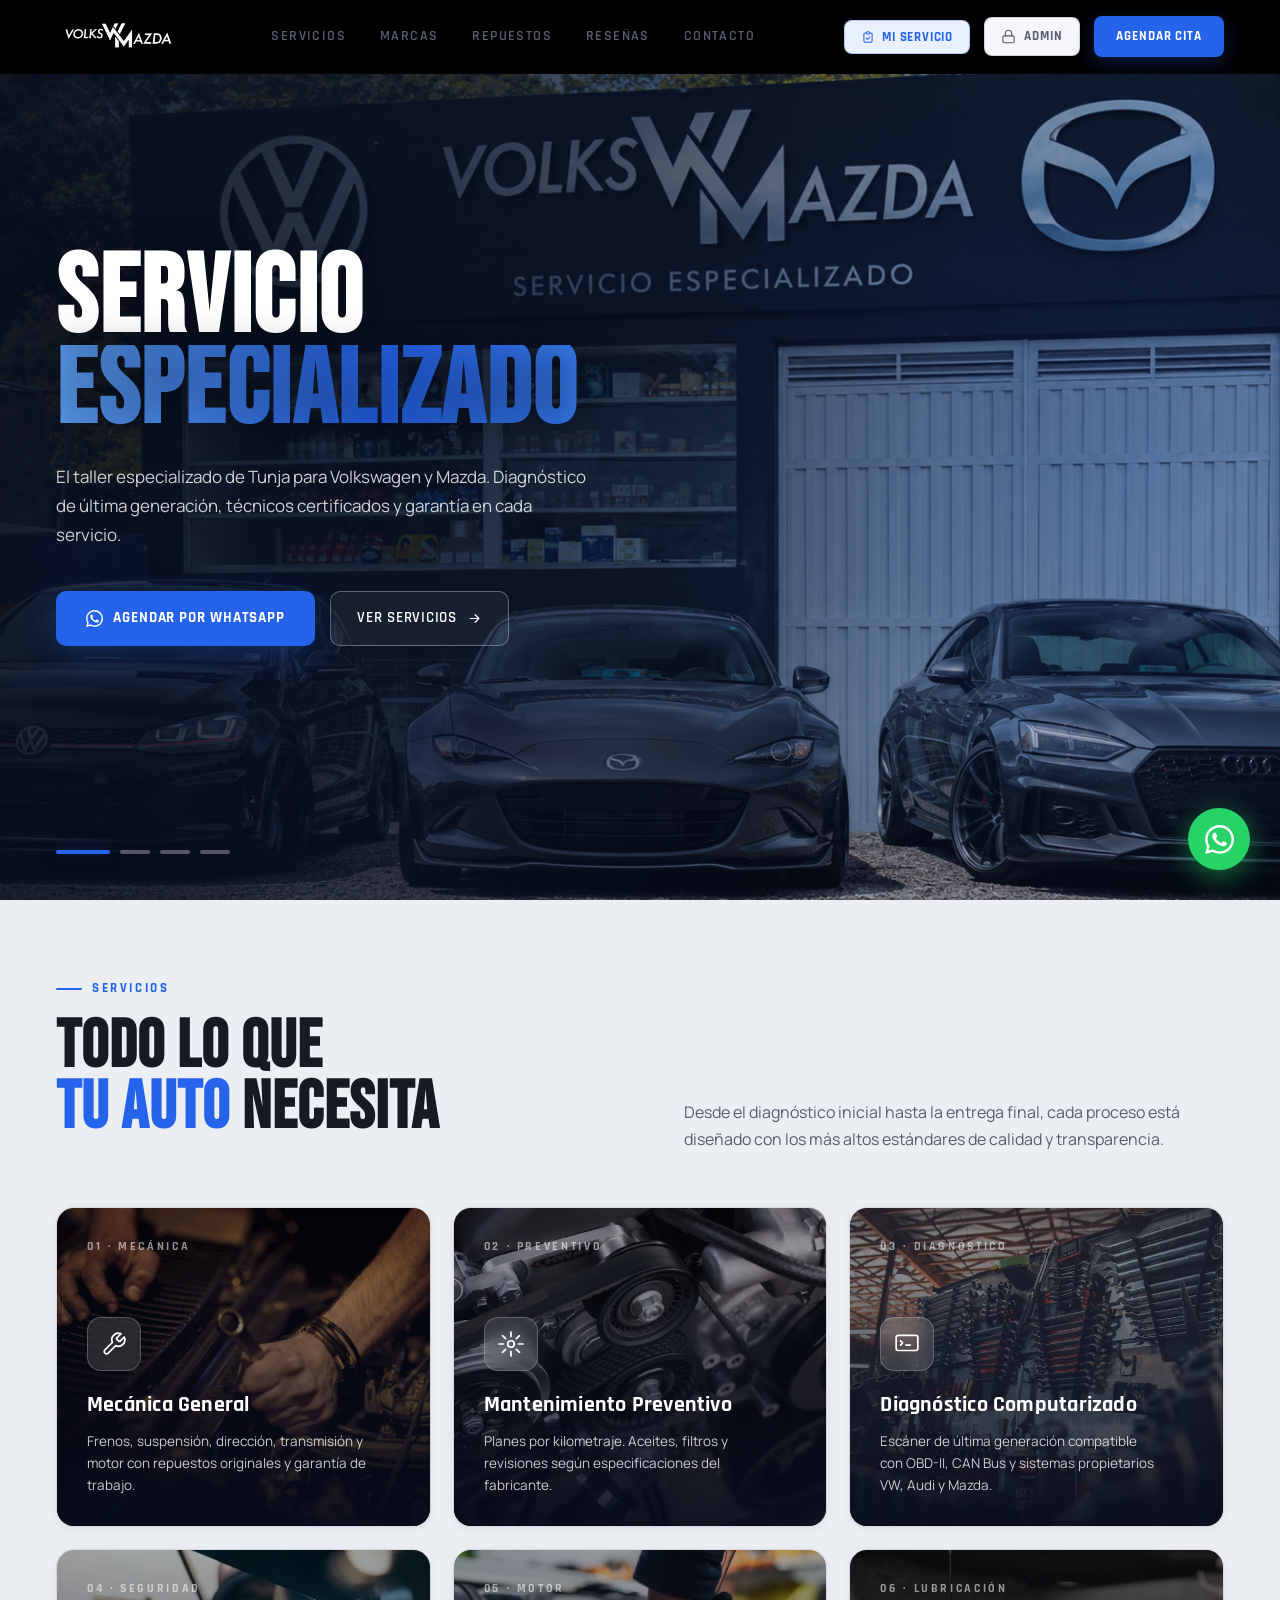
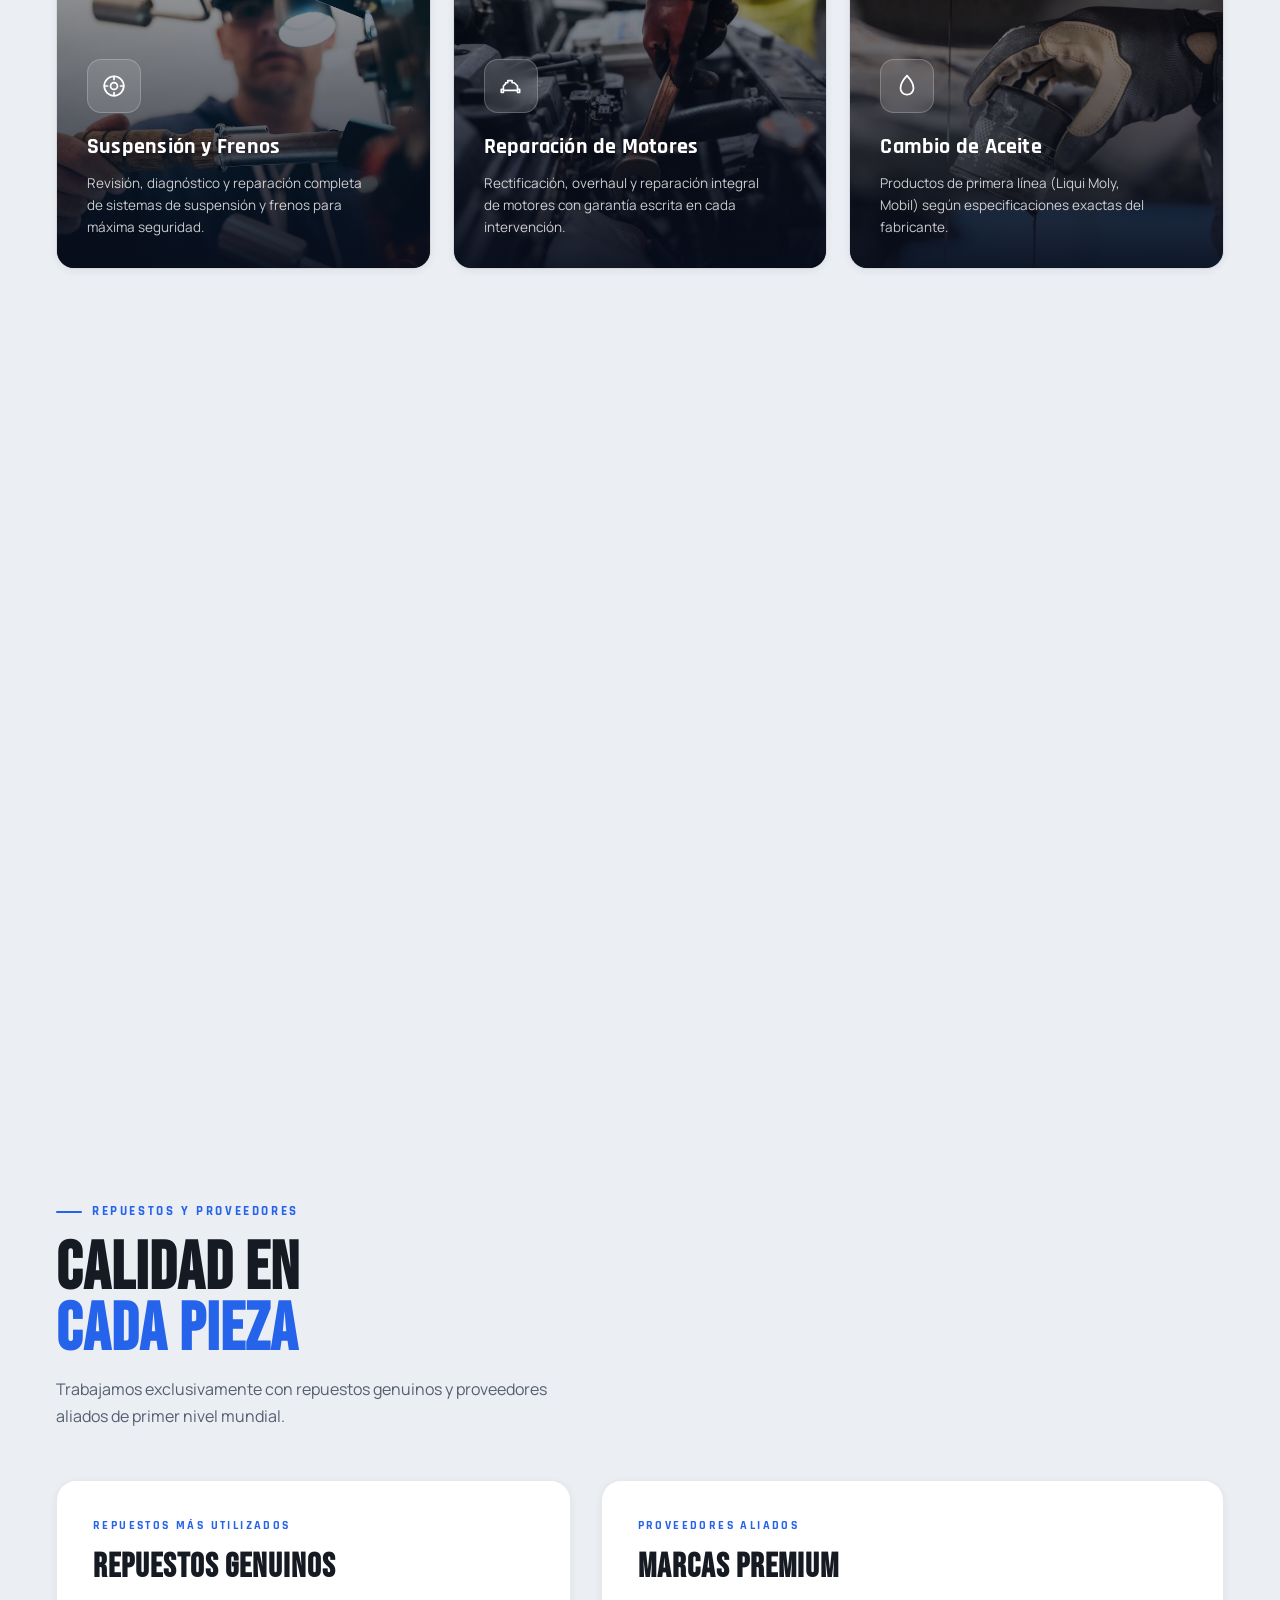
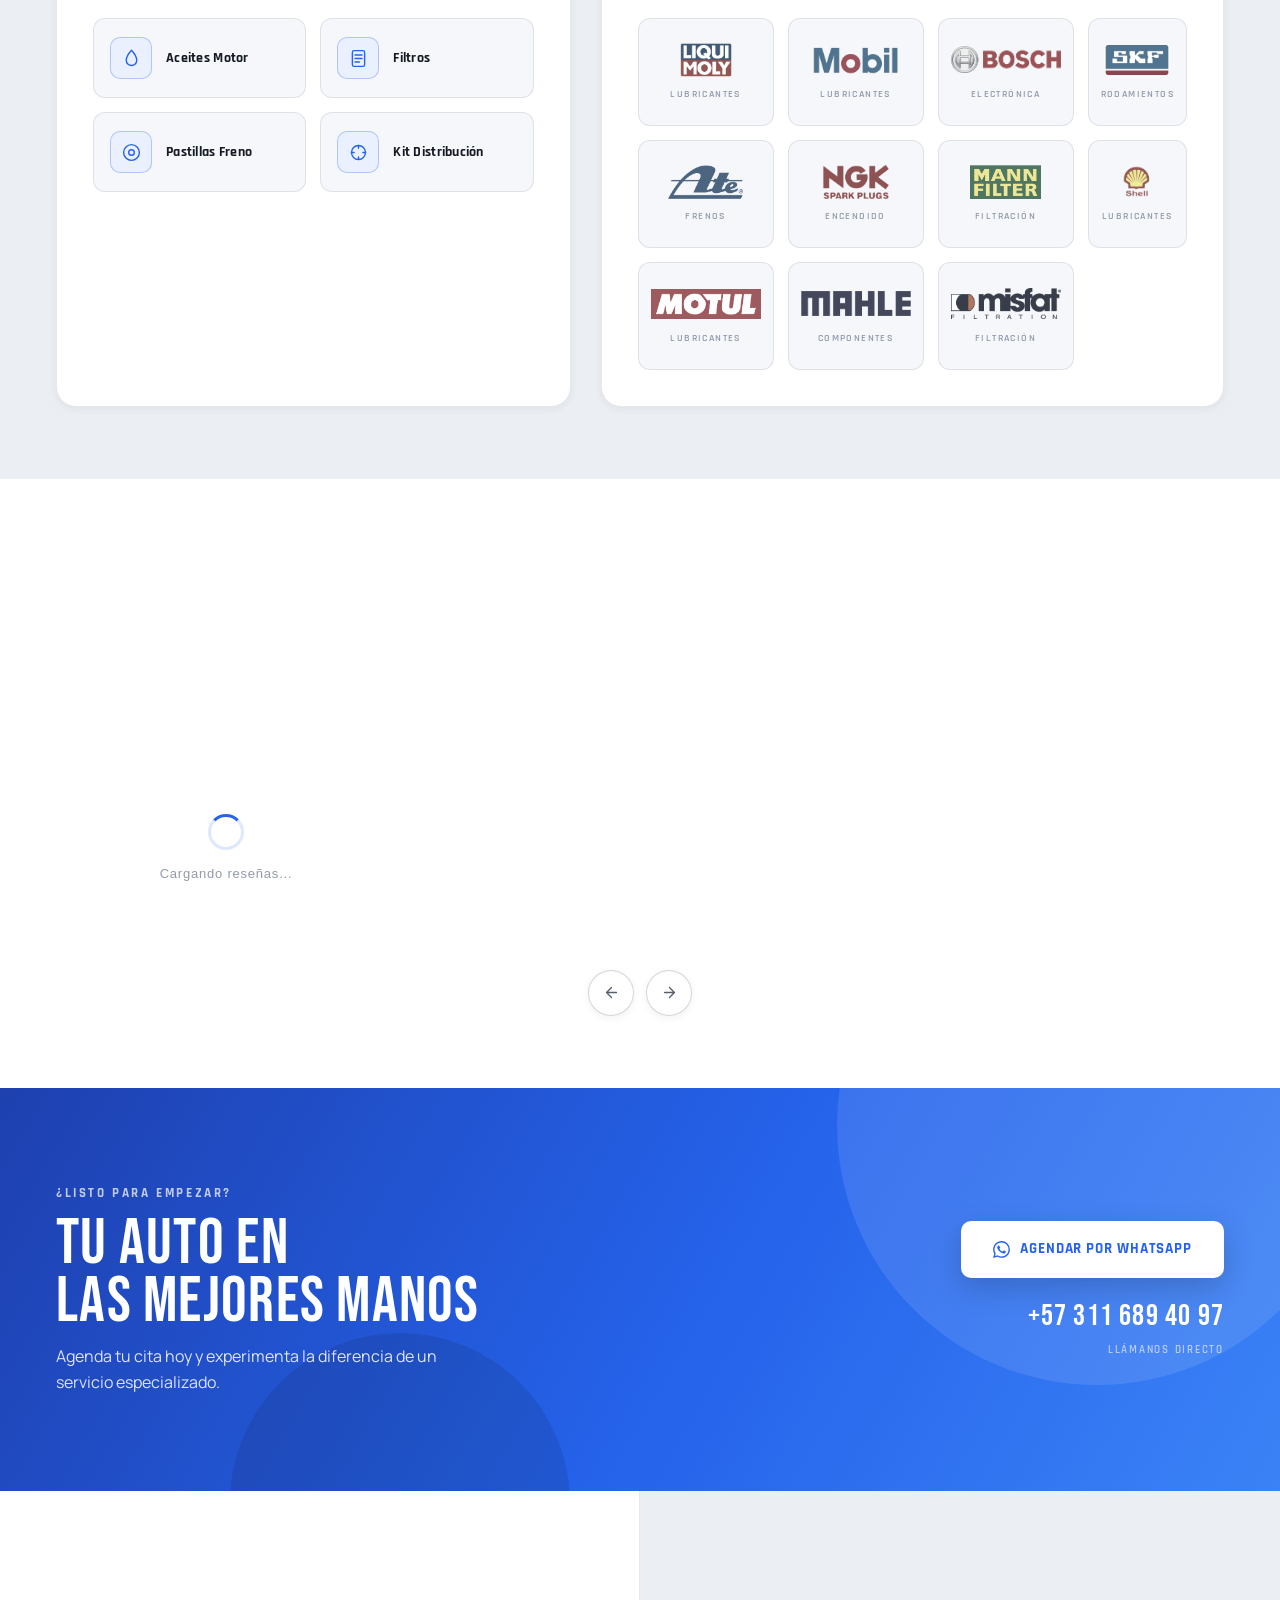
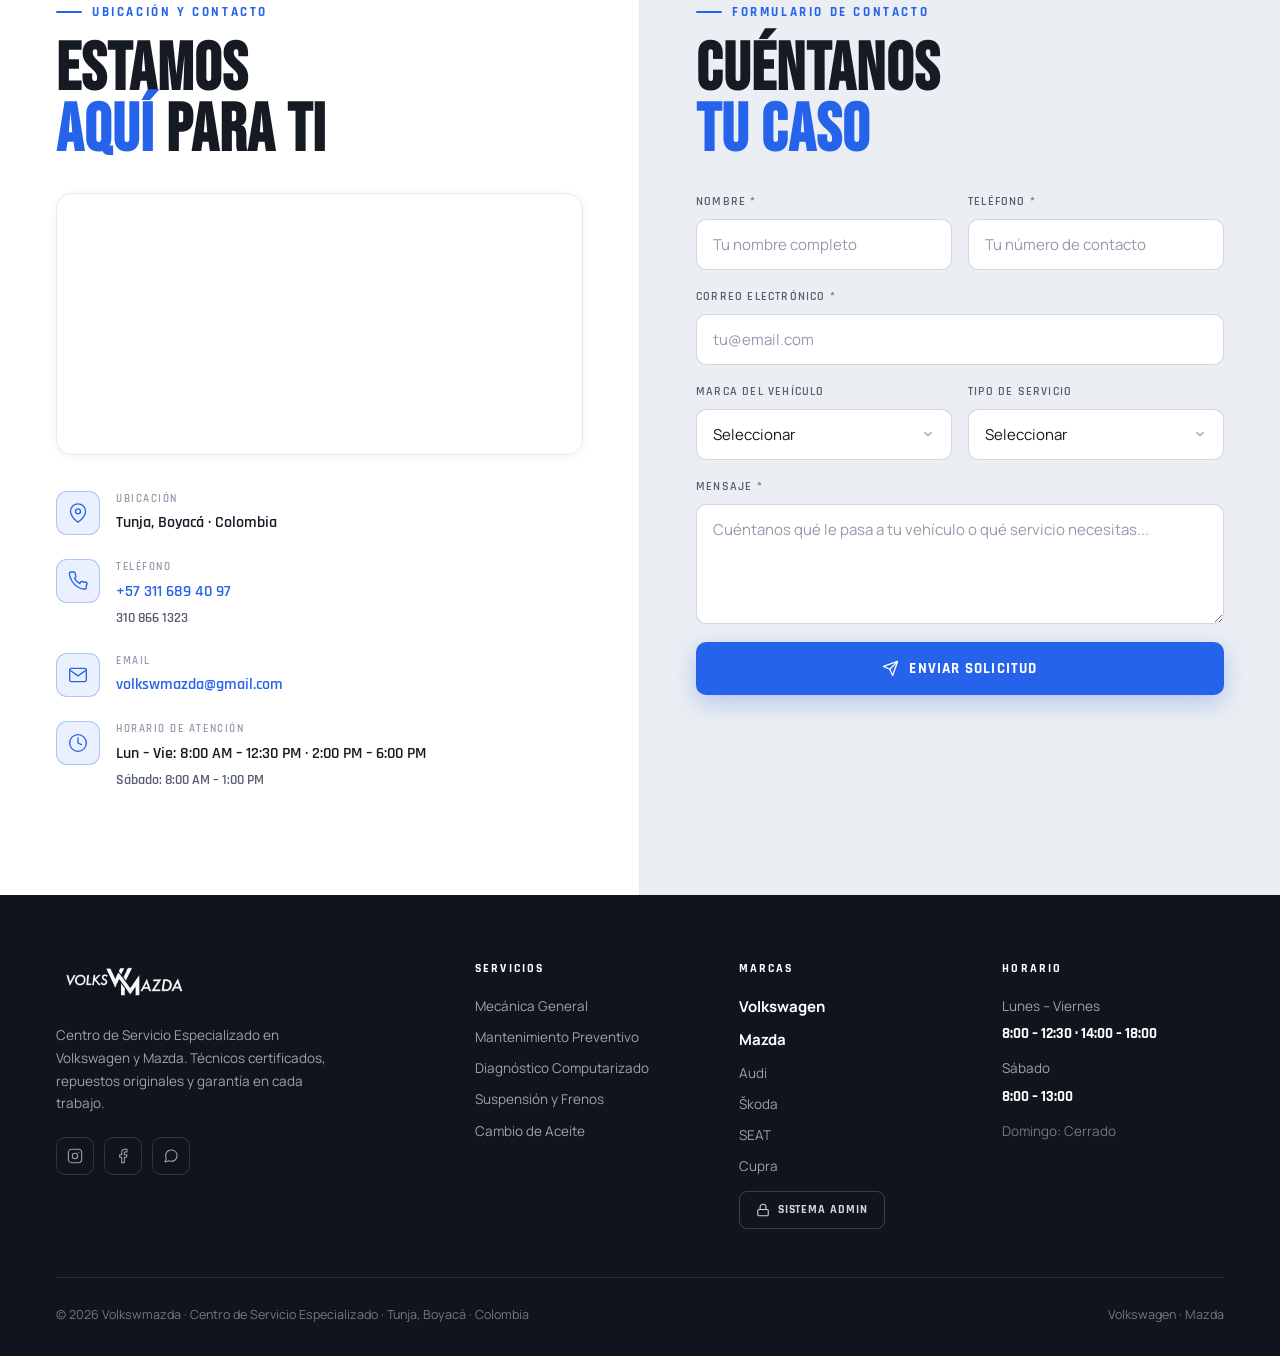
==== commit 008b63a6: "Update index.html" ====
--- a/index.html
+++ b/index.html
@@ -362,7 +362,7 @@
     <div class="s-tag">Ubicación y Contacto</div>
     <h2 class="s-title">ESTAMOS<br/><em>AQUÍ</em> PARA TI</h2>
     <div class="contact-map">
-	  <iframe src="https://www.google.com/maps/embed?pb=!1m16!1m12!1m3!1d13356.436196004246!2d-73.33345251425743!3d5.58294370928324!2m3!1f0!2f0!3f0!3m2!1i1024!2i768!4f13.1!2m1!1svolkswmazda!5e0!3m2!1ses!2sco!4v1780340787812!5m2!1ses!2sco" allowfullscreen="" loading="lazy" referrerpolicy="no-referrer-when-downgrade" title="Ubicación Volkswmazda Tunja"></iframe>
+	  <iframe src="https://www.google.com/maps/embed?pb=!1m18!1m12!1m3!1d63536.50535107771!2d-73.38998013027656!3d5.5623369677159085!2m3!1f0!2f0!3f0!3m2!1i1024!2i768!4f13.1!3m3!1m2!1s0x8e6a7b9a96c2e6f1%3A0xfc4d08f89ba22f77!2sVolksWMazda!5e0!3m2!1ses!2sco!4v1780539870536!5m2!1ses!2sco" style="border:0;" allowfullscreen="" loading="lazy" referrerpolicy="no-referrer-when-downgrade"></iframe>
     </div>
     <div class="contact-info">
       <div class="cinfo reveal">
